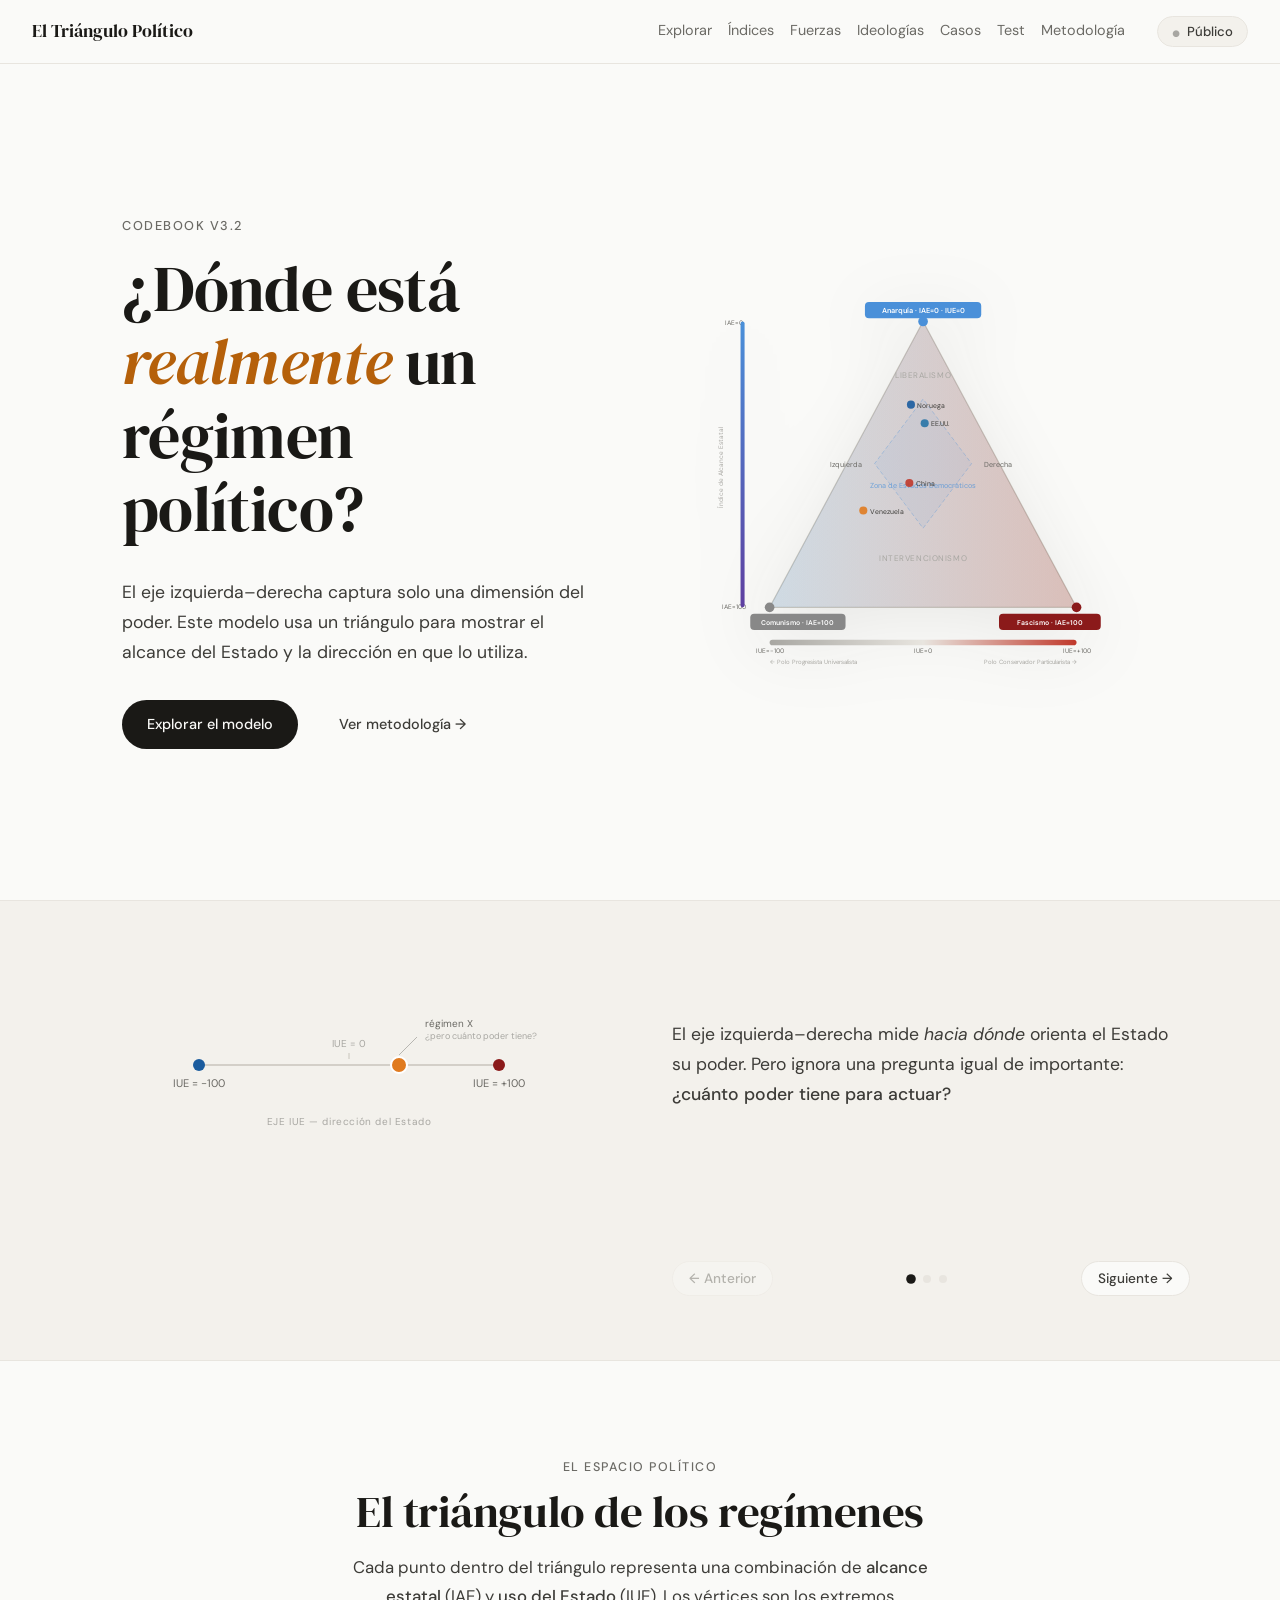
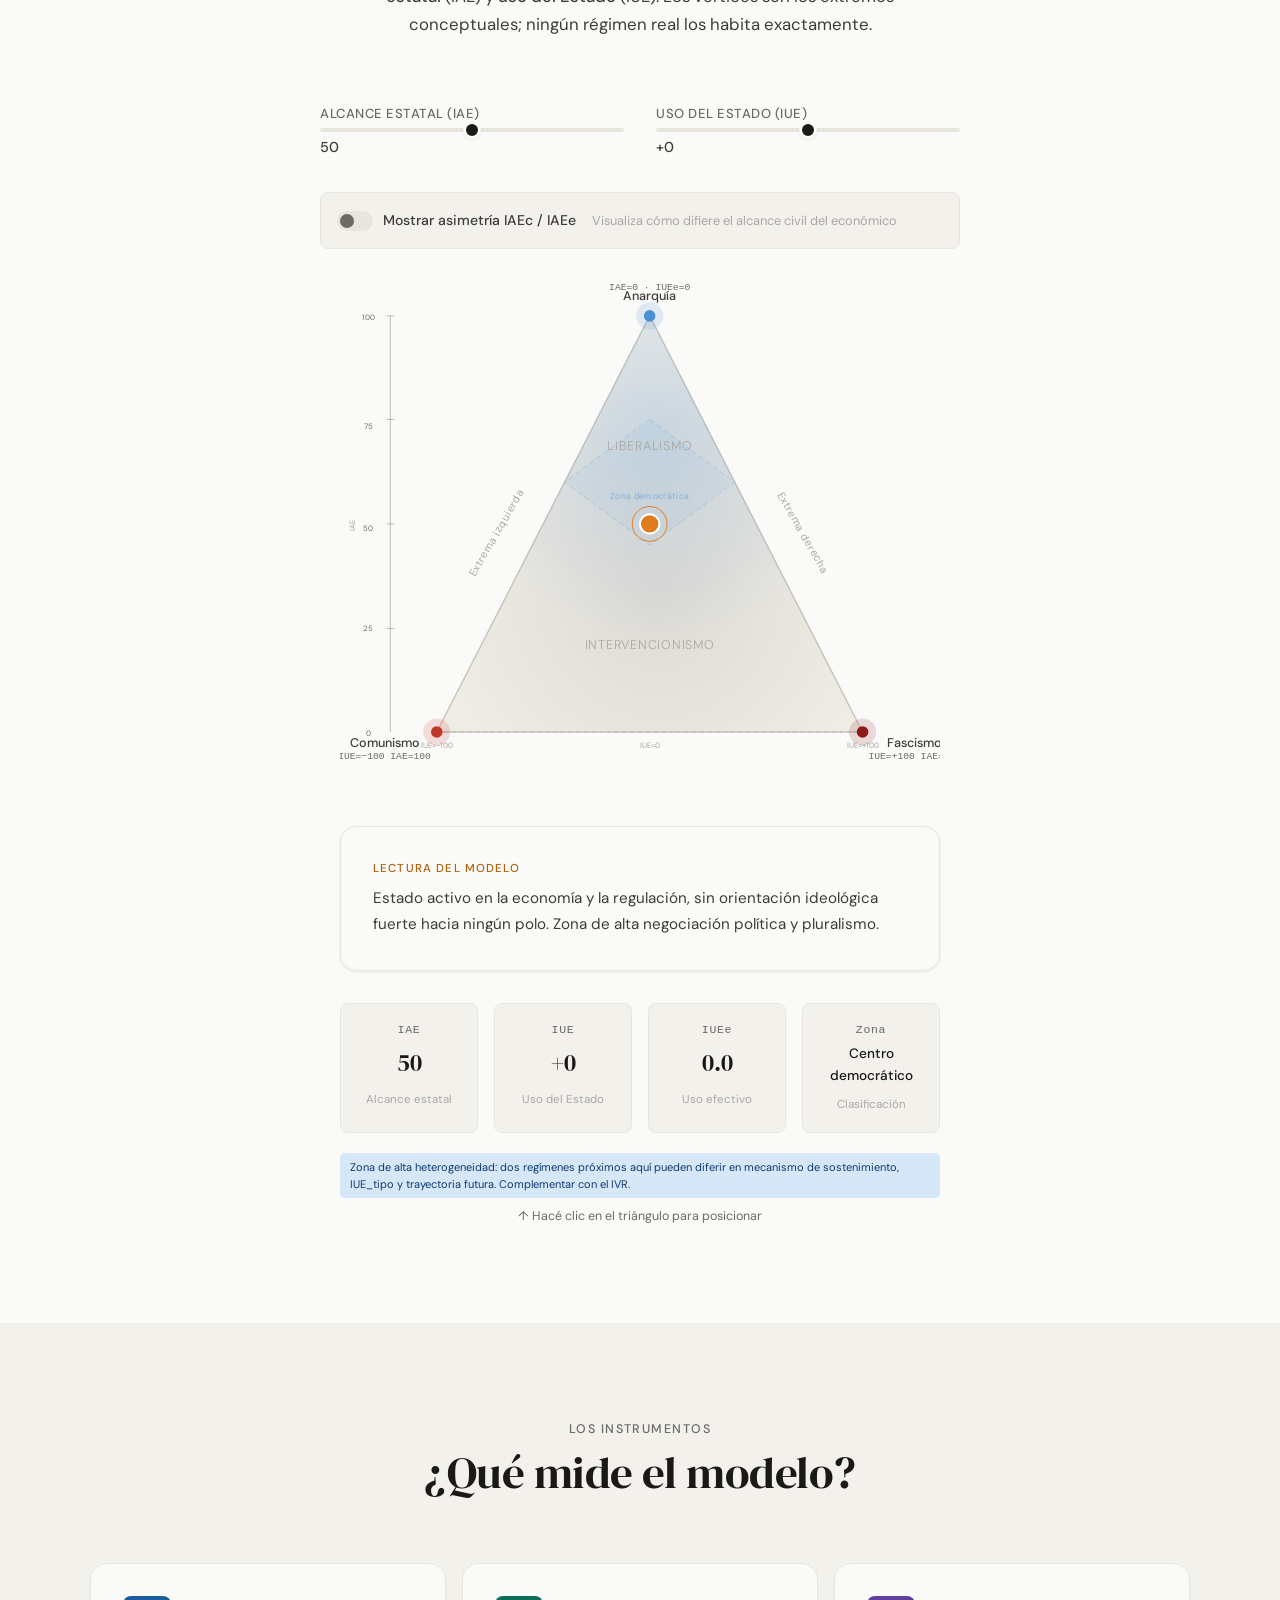
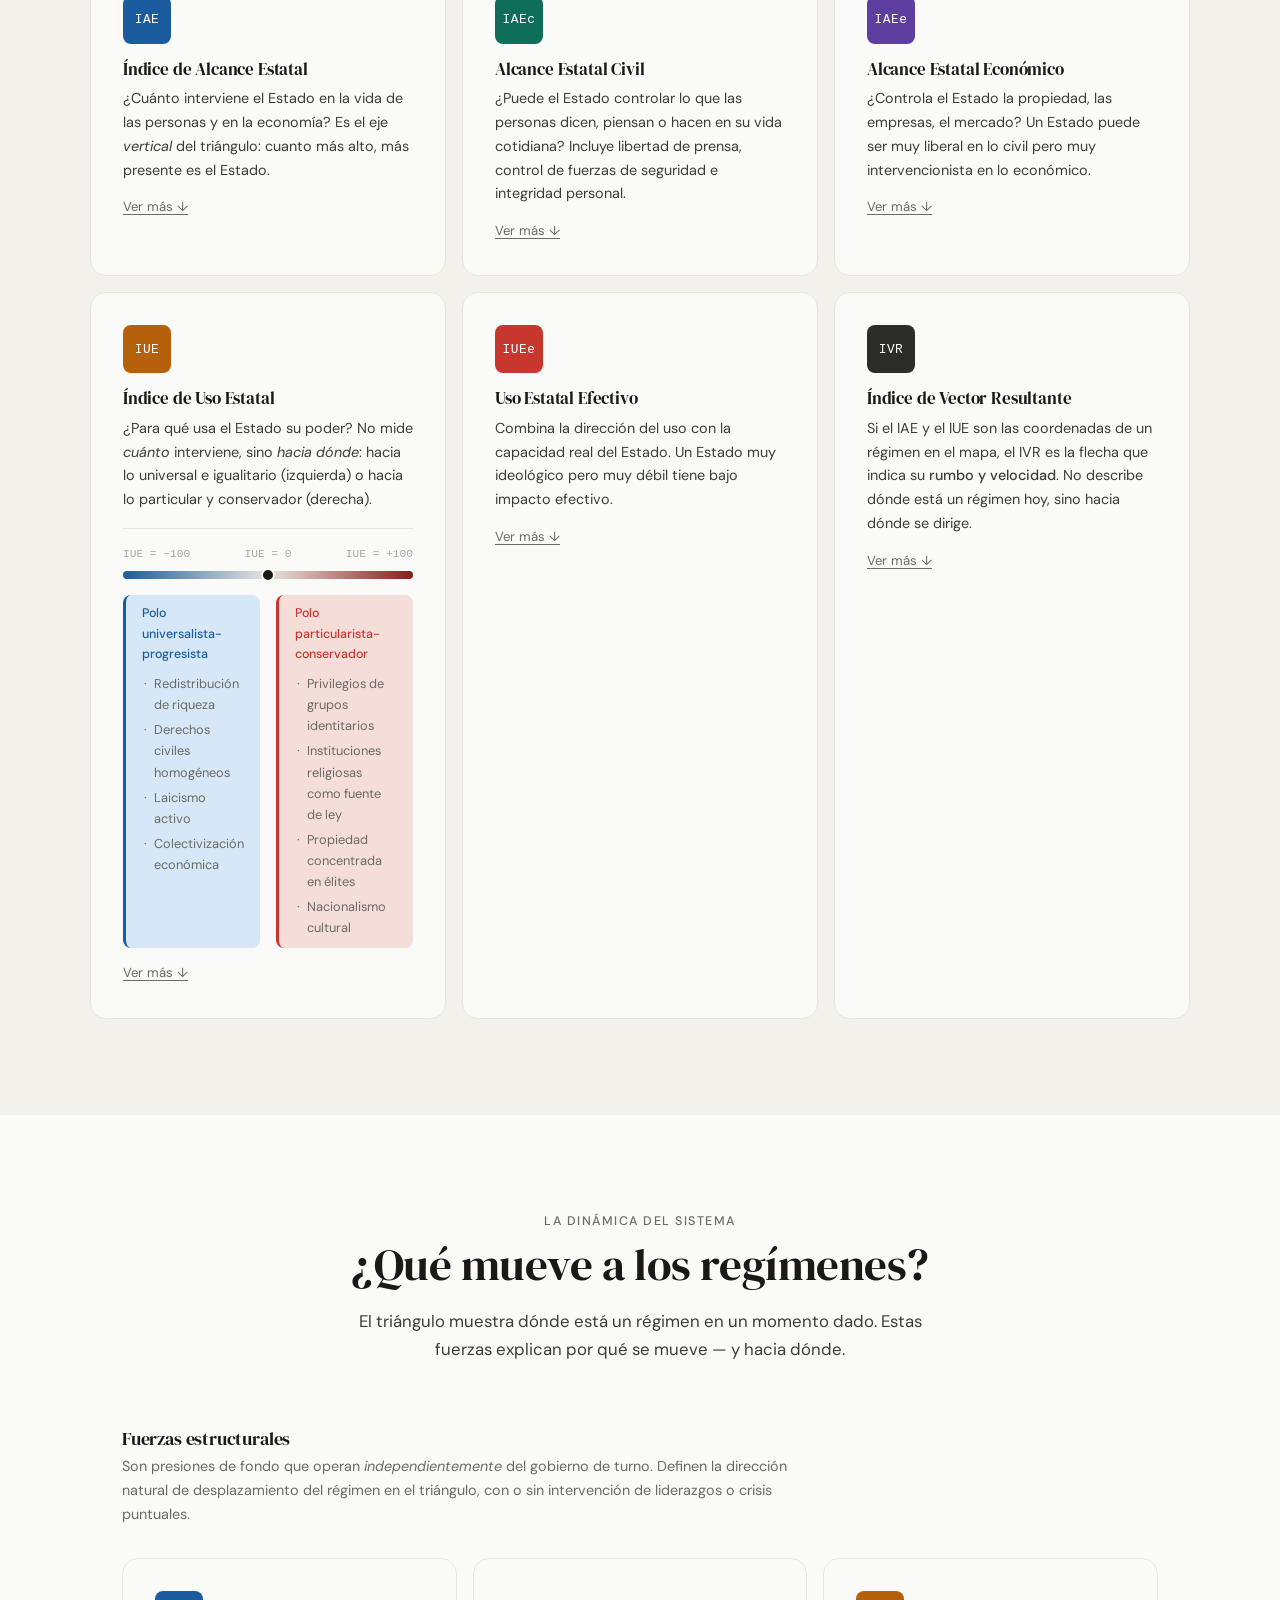
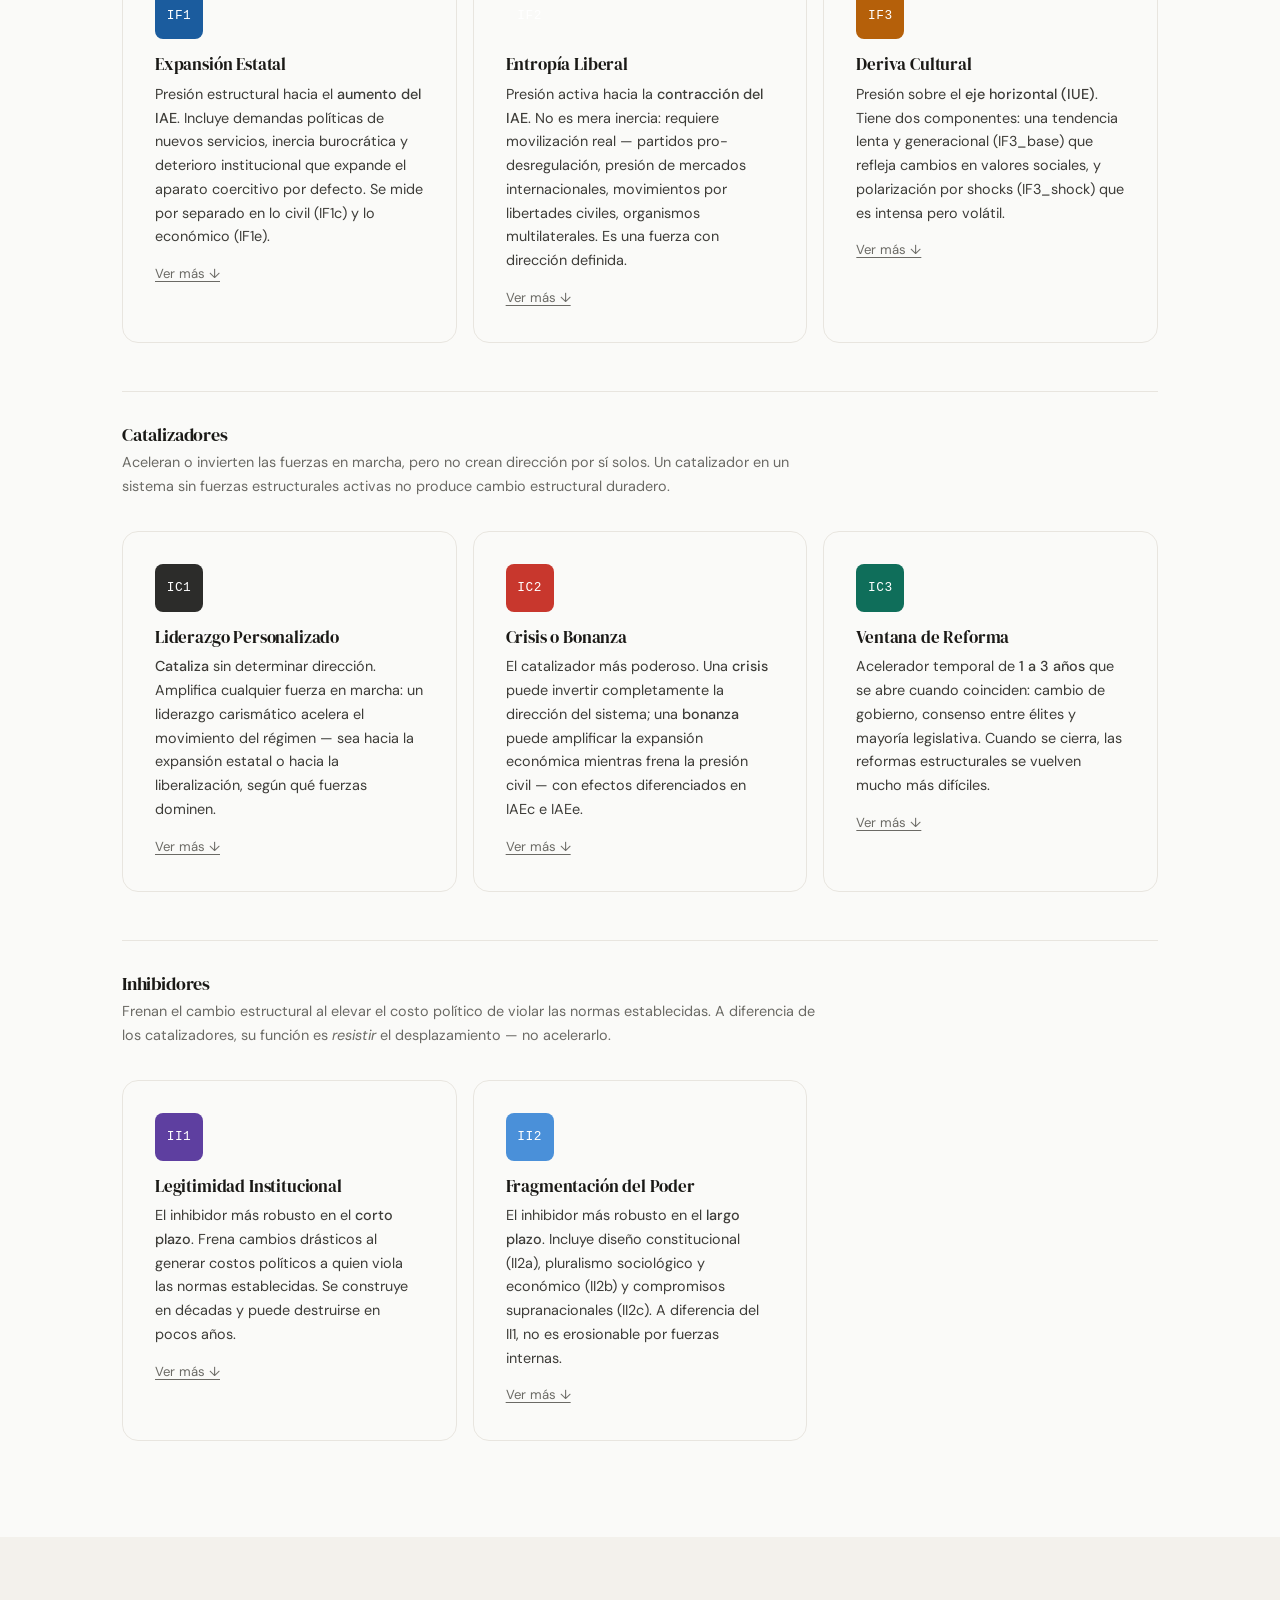
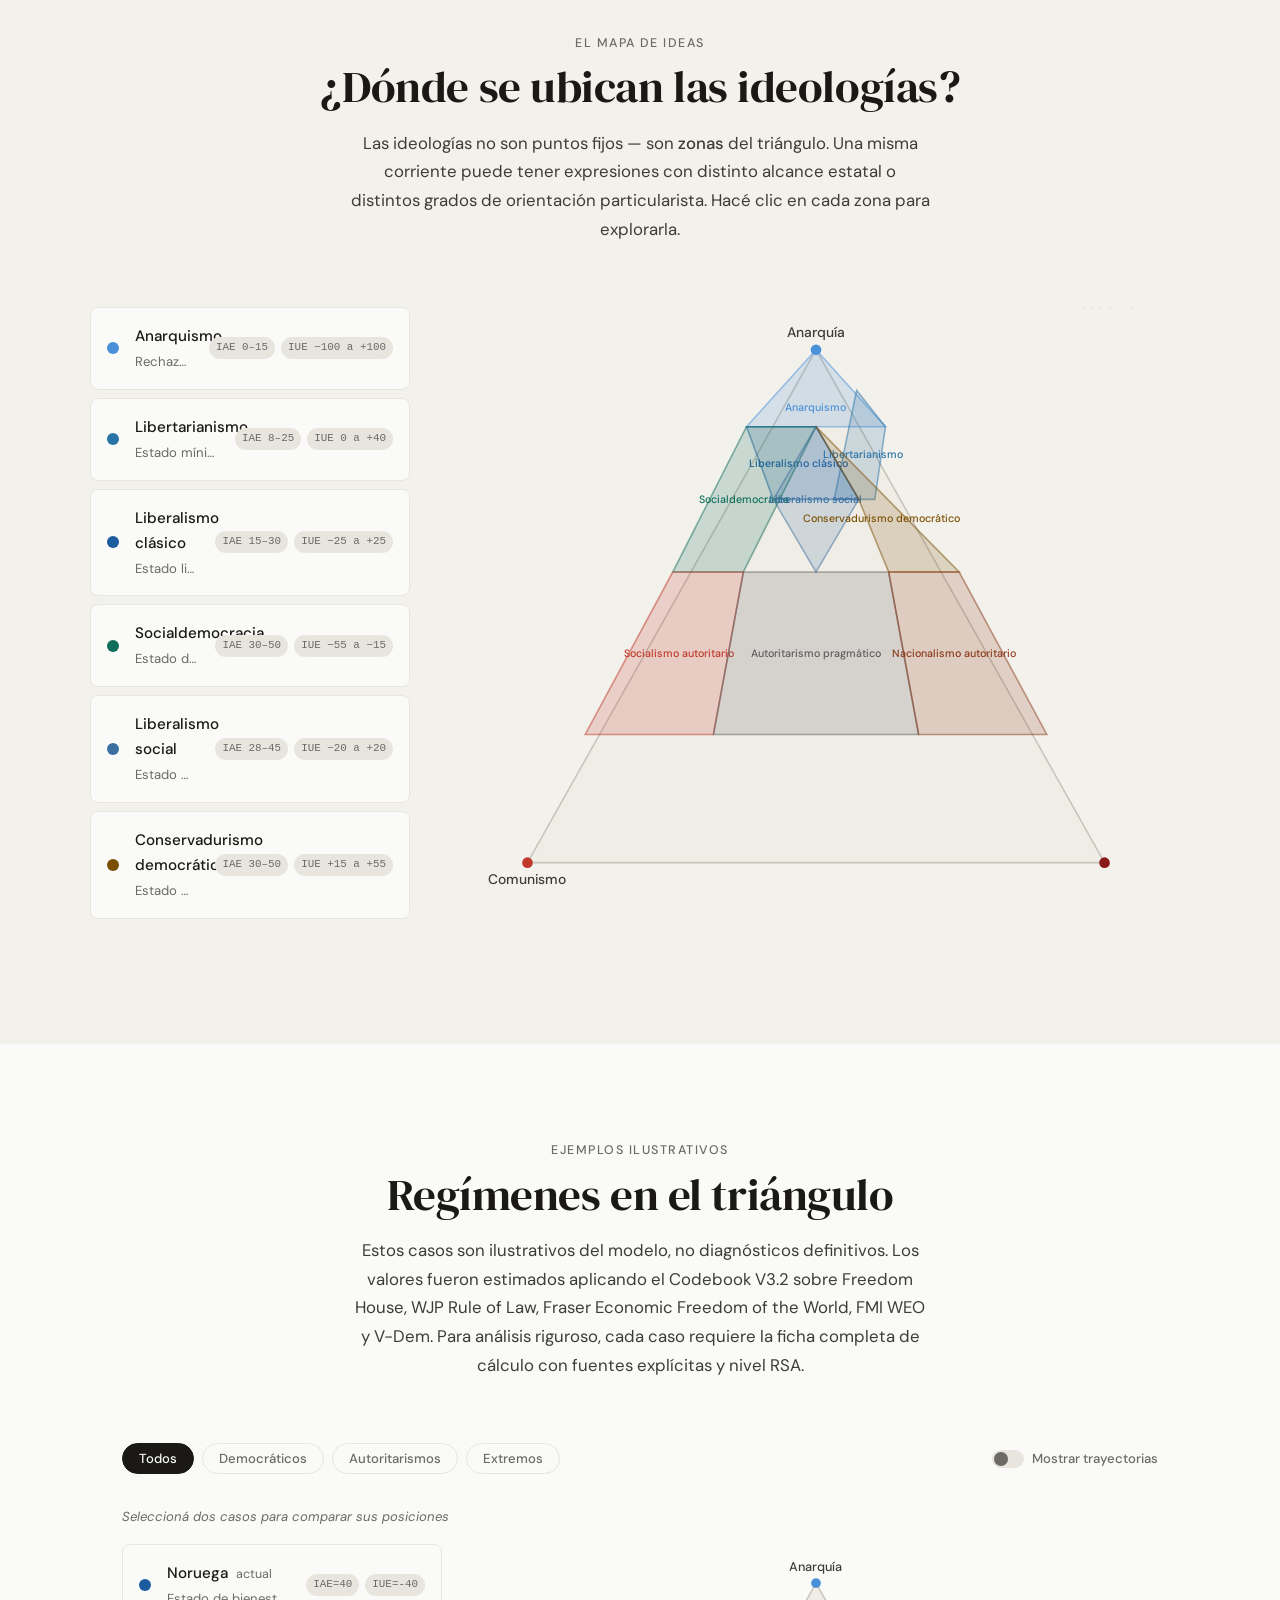
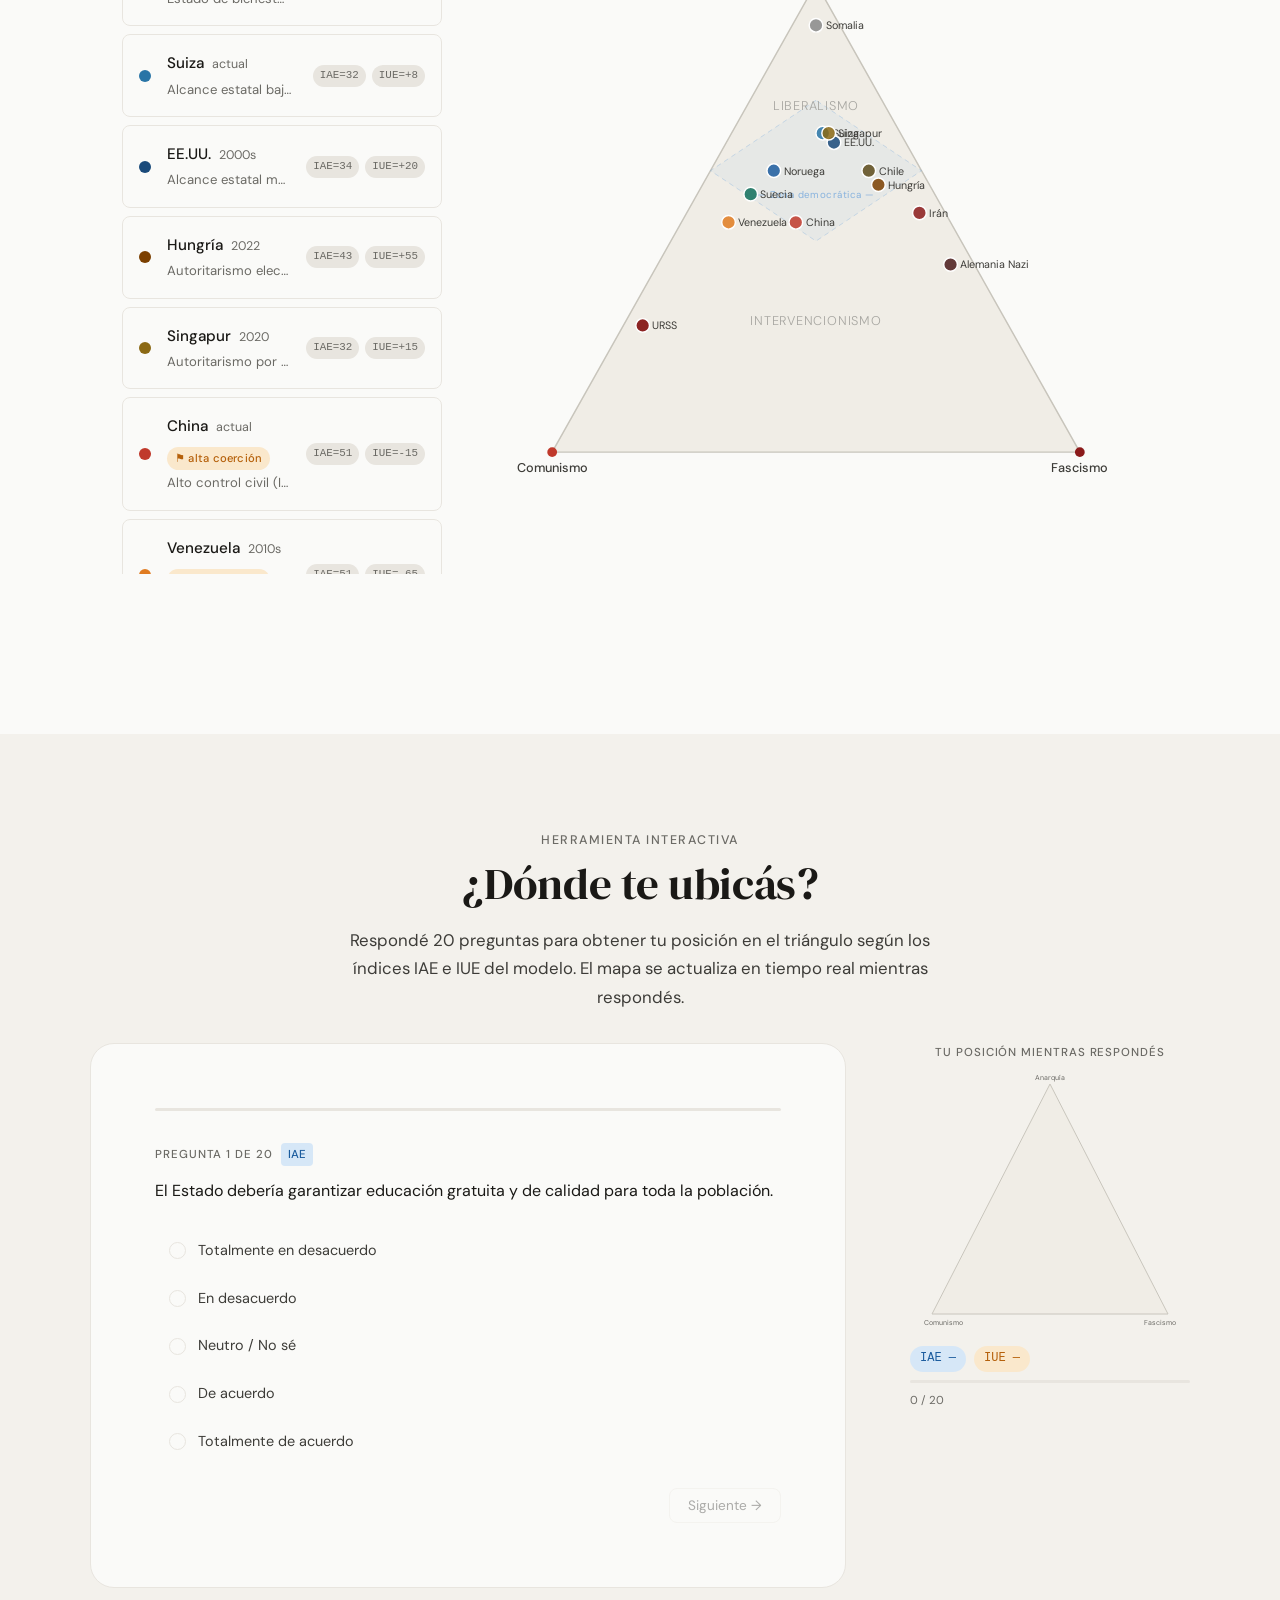
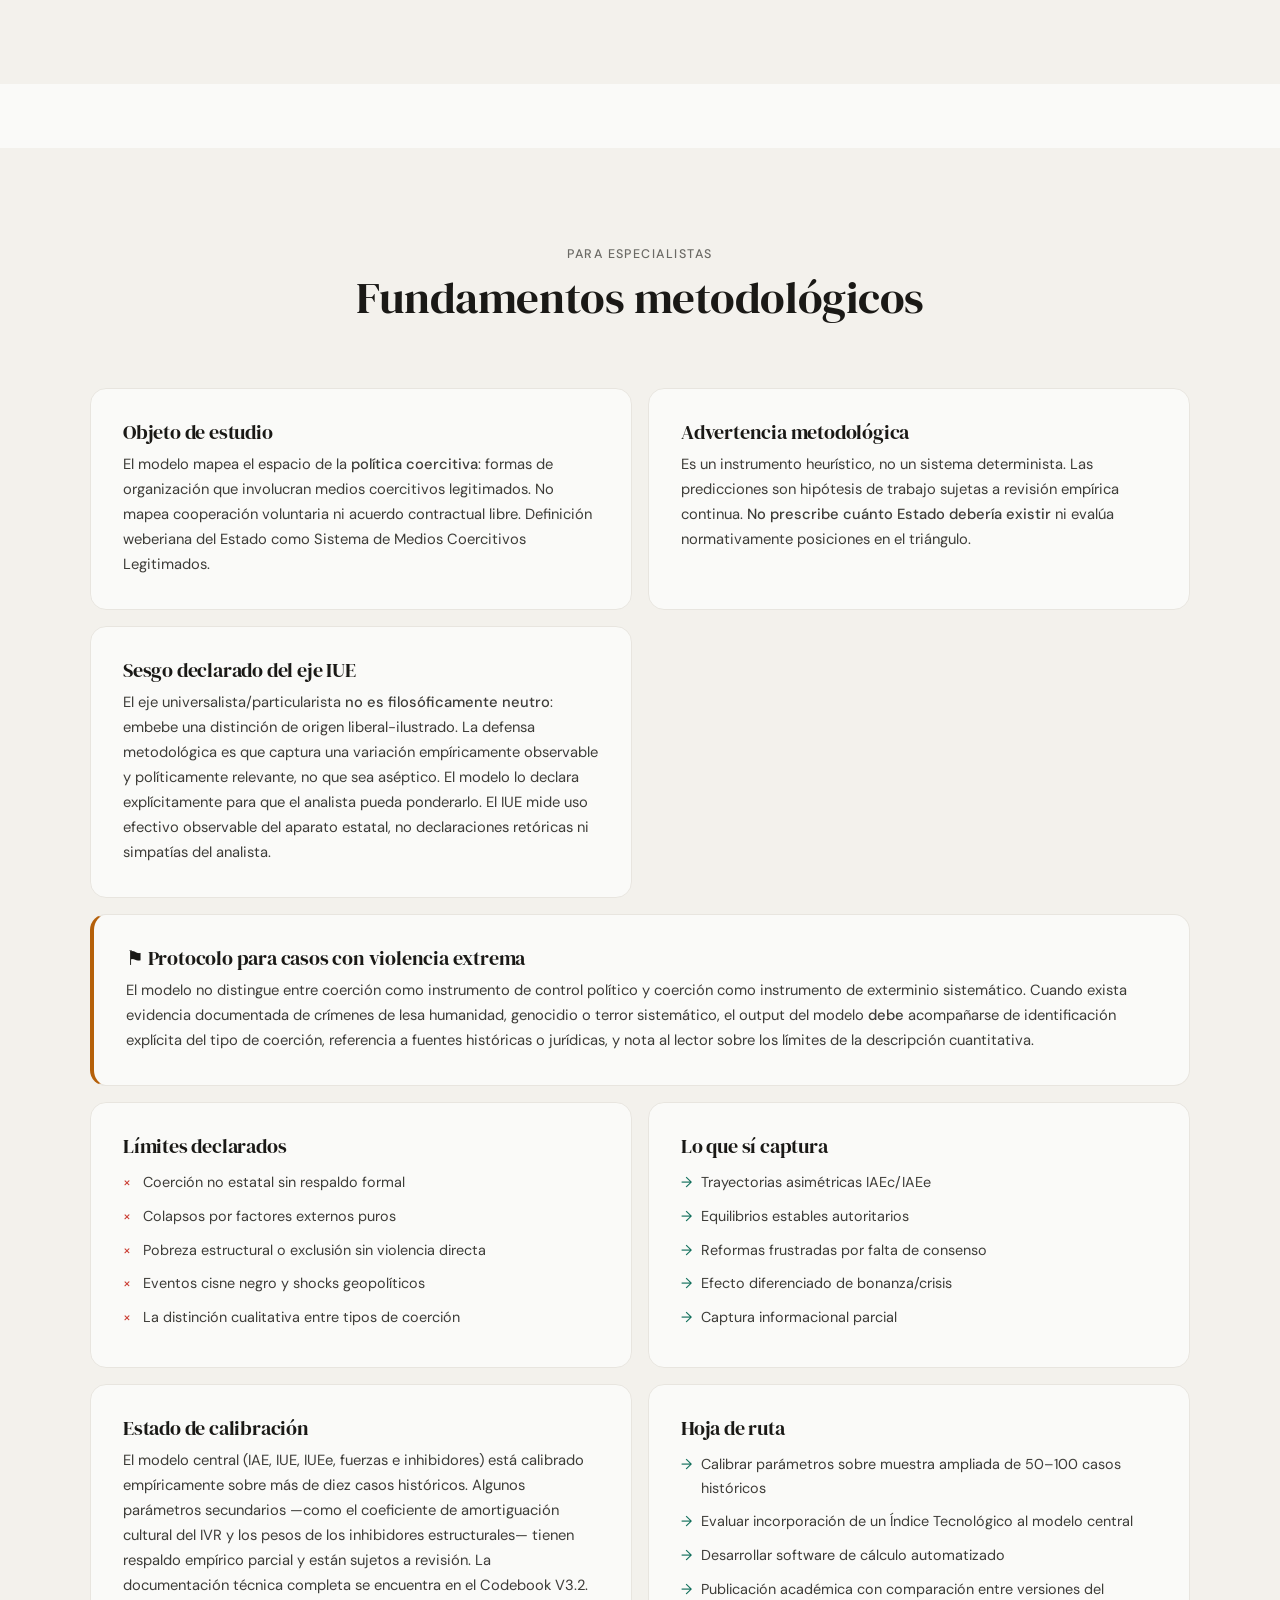
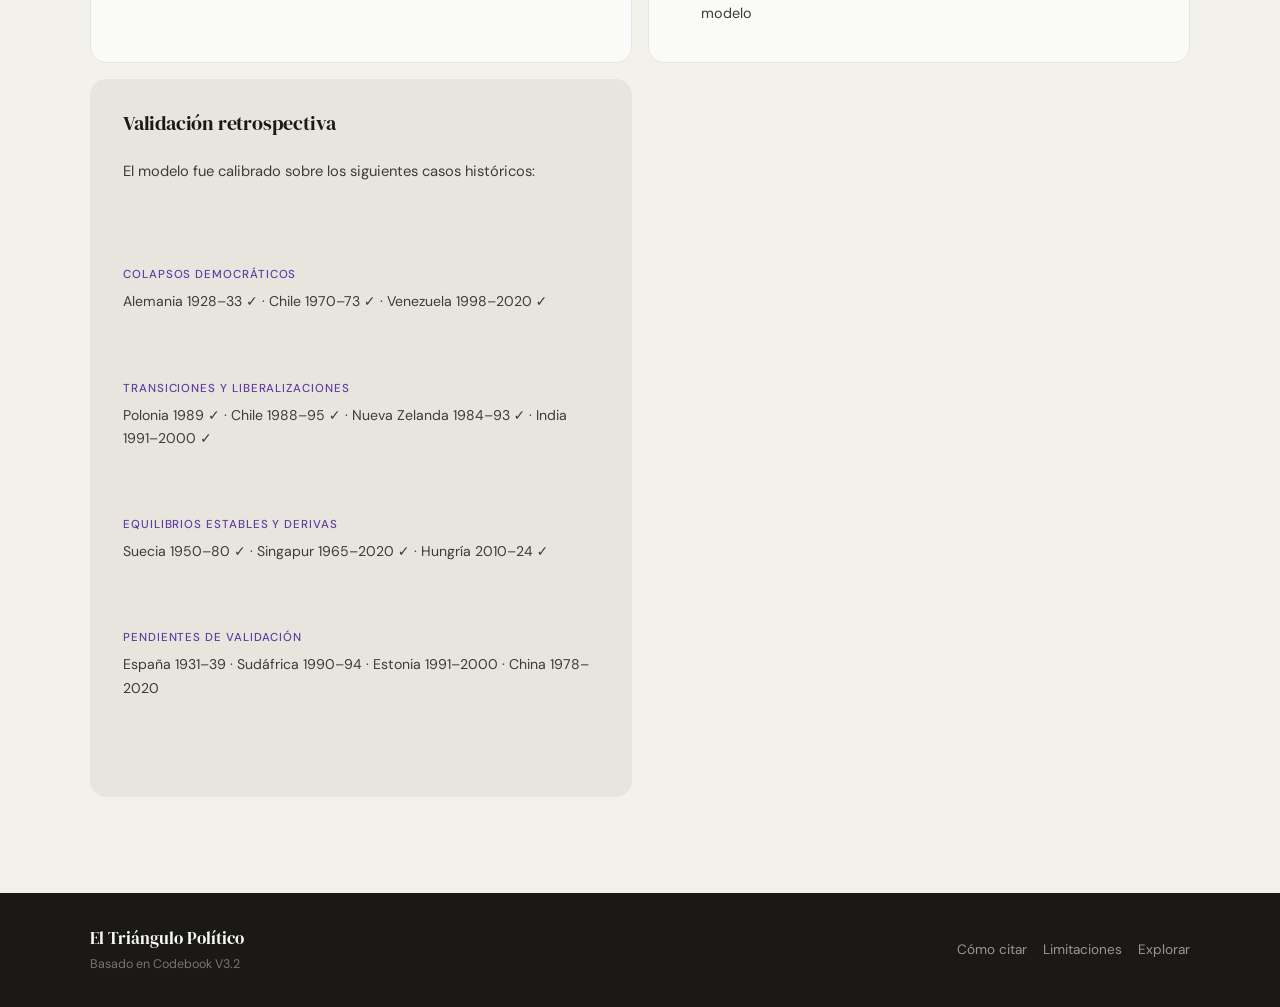
==== index.html @ de5e2cb5 "Add files via upload" ====
<!DOCTYPE html>
<html lang="es">
<head>
  <meta charset="UTF-8" />
  <meta name="viewport" content="width=device-width, initial-scale=1.0" />
  <title>El Triángulo Político</title>
  <meta name="description" content="Un modelo analítico para describir, comparar y proyectar la trayectoria de regímenes políticos." />
  <link rel="preconnect" href="https://fonts.googleapis.com" />
  <link rel="preconnect" href="https://fonts.gstatic.com" crossorigin />
  <link href="https://fonts.googleapis.com/css2?family=DM+Serif+Display:ital@0;1&family=DM+Sans:wght@300;400;500&display=swap" rel="stylesheet" />
  <link rel="stylesheet" href="style.css" />
</head>
<body>

  <!-- ═══════════════════════════════════ NAV ═══════════════════════════════════ -->
  <nav id="nav">
    <a href="#inicio" class="nav-logo">El Triángulo Político</a>
    <div class="nav-links">
      <a href="#triangulo">Explorar</a>
      <a href="#indices">Índices</a>
      <a href="#fuerzas">Fuerzas</a>
      <a href="#ideologias">Ideologías</a>
      <a href="#casos">Casos</a>
      <a href="#cuestionario">Test</a>
      <a href="#metodologia">Metodología</a>
    </div>
    <button class="nav-toggle" id="modeToggle" aria-label="Cambiar nivel de detalle">
      <span class="mode-indicator" id="modeIndicator" aria-hidden="true">●</span>
      <span id="modeLabel">Público</span>
    </button>
    <button class="nav-hamburger" id="hamburger" aria-label="Menú">☰</button>
  </nav>

  <!-- ══════════════════════════════════ HERO ═══════════════════════════════════ -->
  <section id="inicio" class="hero">
    <div class="hero-text">
      <p class="hero-eyebrow">Codebook V3.2</p>
      <h1>¿Dónde está<br /><em>realmente</em> un<br />régimen político?</h1>
      <p class="hero-sub">
        El eje izquierda–derecha captura solo una dimensión del poder.
        Este modelo usa un triángulo para mostrar el alcance del Estado
        y la dirección en que lo utiliza.
      </p>
      <div class="hero-ctas">
        <a href="#triangulo" class="btn btn-primary">Explorar el modelo</a>
        <a href="#metodologia" class="btn btn-ghost">Ver metodología →</a>
      </div>
    </div>
    <div class="hero-visual" id="heroVisual" aria-hidden="true">
      <!-- SVG del triángulo mini renderizado por JS -->
    </div>
  </section>

  <!-- ══════════════════ EXPLAINER ANIMADO: de 1D a 2D ════════════════════ -->
  <div class="hero-explainer">
    <div class="hero-exp-inner">
      <div class="hero-exp-anim" id="heroExpAnim" aria-hidden="true"></div>
      <div class="hero-exp-text">
        <p class="hero-exp-step active" data-step="0">El eje izquierda–derecha mide <em>hacia dónde</em> orienta el Estado su poder. Pero ignora una pregunta igual de importante: <strong>¿cuánto poder tiene para actuar?</strong></p>
        <p class="hero-exp-step" data-step="1">El <strong>IAE</strong> (Índice de Alcance Estatal) responde eso: va de 0 (anarquía — sin Estado) a 100 (control absoluto). El <strong>IUE</strong> (Índice de Uso Estatal) mide la dirección: −100 hacia lo universalista-igualitario, +100 hacia lo particularista-conservador.</p>
        <p class="hero-exp-step" data-step="2">Al combinar IAE e IUE, el espacio lineal se convierte en un <strong>triángulo</strong>. Los vértices son extremos conceptuales: anarquía (IAE=0), comunismo (IAE=100, IUE=−100) y fascismo (IAE=100, IUE=+100). Ningún régimen real los habita — pero todos se ubican en algún punto entre ellos.</p>
      </div>
      <div class="hero-exp-controls">
        <button class="hero-exp-btn" id="expPrev" disabled>← Anterior</button>
        <div class="hero-exp-dots">
          <span class="exp-dot active" data-step="0"></span>
          <span class="exp-dot" data-step="1"></span>
          <span class="exp-dot" data-step="2"></span>
        </div>
        <button class="hero-exp-btn" id="expNext">Siguiente →</button>
      </div>
    </div>
  </div>

  <!-- ══════════════════════════════ EL TRIÁNGULO ═══════════════════════════════ -->
  <section id="triangulo" class="section">
    <div class="section-header">
      <p class="section-tag">El espacio político</p>
      <h2>El triángulo de los regímenes</h2>
      <p class="section-desc">
        Cada punto dentro del triángulo representa una combinación de
        <strong>alcance estatal</strong> (IAE) y <strong>uso del Estado</strong> (IUE).
        Los vértices son los extremos conceptuales; ningún régimen real los habita exactamente.
      </p>
    </div>

    <!-- Controles del triángulo -->
    <div class="triangle-controls">
      <div class="control-group">
        <label for="iaeSlider">Alcance estatal (IAE)</label>
        <input type="range" id="iaeSlider" min="0" max="100" value="50" step="1"
          aria-valuemin="0" aria-valuemax="100" aria-valuenow="50"
          aria-valuetext="IAE 50 — alcance moderado" />
        <span class="control-val" id="iaeVal" aria-hidden="true">50</span>
      </div>
      <div class="control-group">
        <label for="iueSlider">Uso del Estado (IUE)</label>
        <input type="range" id="iueSlider" min="-100" max="100" value="0" step="1"
          aria-valuemin="-100" aria-valuemax="100" aria-valuenow="0"
          aria-valuetext="IUE 0 — centro pragmático" />
        <span class="control-val" id="iueVal" aria-hidden="true">0</span>
      </div>
    </div>

    <!-- Toggle vista dual IAEc / IAEe -->
    <div class="dual-view-toggle">
      <label class="dual-toggle-label">
        <input type="checkbox" id="dualViewToggle" />
        <span class="dual-toggle-track"></span>
        <span>Mostrar asimetría IAEc / IAEe</span>
      </label>
      <span class="dual-view-hint">Visualiza cómo difiere el alcance civil del económico</span>
    </div>
    <p id="dualViewHint" class="dual-view-context-hint" hidden></p>

    <!-- Triángulo SVG principal -->
    <div class="triangle-container">
      <svg id="mainTriangle" viewBox="0 0 620 530" xmlns="http://www.w3.org/2000/svg">
        <defs>
          <radialGradient id="gLiberal" cx="52%" cy="28%" r="50%">
            <stop offset="0%" stop-color="var(--c-liberal)" stop-opacity="0.22"/>
            <stop offset="100%" stop-color="var(--c-liberal)" stop-opacity="0"/>
          </radialGradient>
          <radialGradient id="gInterv" cx="52%" cy="68%" r="55%">
            <stop offset="0%" stop-color="var(--c-interv)" stop-opacity="0.18"/>
            <stop offset="100%" stop-color="var(--c-interv)" stop-opacity="0"/>
          </radialGradient>
          <marker id="arrowIVR" viewBox="0 0 10 10" refX="8" refY="5"
                  markerWidth="6" markerHeight="6" orient="auto-start-reverse">
            <path d="M2 1L8 5L2 9" fill="none" stroke="var(--c-ivr)" stroke-width="1.5"
                  stroke-linecap="round" stroke-linejoin="round"/>
          </marker>
        </defs>

        <!-- Escala IAE (lado izquierdo) -->
        <line x1="52" y1="36" x2="52" y2="466" stroke="var(--border-axis)" stroke-width="0.8"/>
        <text x="29" y="40" text-anchor="middle" font-family="DM Sans,sans-serif" font-size="8" fill="var(--ink-3)">100</text>
        <line x1="48" y1="36" x2="56" y2="36" stroke="var(--border-axis)" stroke-width="0.8"/>
        <text x="29" y="153" text-anchor="middle" font-family="DM Sans,sans-serif" font-size="8" fill="var(--ink-3)">75</text>
        <line x1="48" y1="143" x2="56" y2="143" stroke="var(--border-axis)" stroke-width="0.8"/>
        <text x="29" y="258" text-anchor="middle" font-family="DM Sans,sans-serif" font-size="8" fill="var(--ink-3)">50</text>
        <line x1="48" y1="251" x2="56" y2="251" stroke="var(--border-axis)" stroke-width="0.8"/>
        <text x="29" y="362" text-anchor="middle" font-family="DM Sans,sans-serif" font-size="8" fill="var(--ink-3)">25</text>
        <line x1="48" y1="359" x2="56" y2="359" stroke="var(--border-axis)" stroke-width="0.8"/>
        <text x="29" y="470" text-anchor="middle" font-family="DM Sans,sans-serif" font-size="8" fill="var(--ink-3)">0</text>
        <text x="15" y="253" text-anchor="middle" font-family="DM Sans,sans-serif" font-size="8" fill="var(--ink-4)" transform="rotate(-90,15,253)">IAE</text>

        <!-- Triángulo principal -->
        <polygon id="triPolygon"
          points="320,36 100,466 540,466"
          fill="var(--bg-triangle)"
          stroke="var(--border-main)"
          stroke-width="1.5"/>
        <polygon points="320,36 100,466 540,466" fill="url(#gLiberal)"/>
        <polygon points="320,36 100,466 540,466" fill="url(#gInterv)"/>

        <!-- Zona democrática IAE 25-55 -->
        <polygon
          points="320,143 232,208 320,273 408,208"
          fill="rgba(74,144,217,0.06)" stroke="rgba(74,144,217,0.30)"
          stroke-width="1" stroke-dasharray="5 4"/>
        <text x="320" y="225" text-anchor="middle"
              font-family="DM Sans,sans-serif" font-size="9"
              fill="rgba(74,144,217,0.55)" letter-spacing="0.04em">Zona democrática</text>

        <!-- Etiquetas de zona -->
        <text class="zone-label" x="320" y="175" text-anchor="middle">Liberalismo</text>
        <text class="zone-label" x="320" y="380" text-anchor="middle">Intervencionismo</text>

        <!-- Etiquetas laterales -->
        <text x="165" y="262" text-anchor="middle" class="side-label" transform="rotate(-60,165,262)">Extrema izquierda</text>
        <text x="475" y="262" text-anchor="middle" class="side-label" transform="rotate(60,475,262)">Extrema derecha</text>

        <!-- Eje IUE con valores -->
        <line x1="100" y1="466" x2="540" y2="466" stroke="var(--border-axis)" stroke-width="0.5" stroke-dasharray="4 4"/>
        <text x="100" y="483" text-anchor="middle" font-family="DM Sans,sans-serif" font-size="8" fill="var(--ink-4)">IUE=−100</text>
        <text x="320" y="483" text-anchor="middle" font-family="DM Sans,sans-serif" font-size="8" fill="var(--ink-4)">IUE=0</text>
        <text x="540" y="483" text-anchor="middle" font-family="DM Sans,sans-serif" font-size="8" fill="var(--ink-4)">IUE=+100</text>

        <!-- Vértices clicables -->
        <g class="vertex" id="v-anarquia" data-key="anarquia" tabindex="0" role="button" aria-label="Vértice Anarquía">
          <circle cx="320" cy="36" r="14" fill="var(--c-anarquia)" opacity="0.15"/>
          <circle cx="320" cy="36" r="6" fill="var(--c-anarquia)"/>
          <text x="320" y="20" text-anchor="middle" class="vertex-label">Anarquía</text>
          <text x="320" y="9" text-anchor="middle" class="vertex-sub">IAE=0 · IUEe=0</text>
        </g>
        <g class="vertex" id="v-comunismo" data-key="comunismo" tabindex="0" role="button" aria-label="Vértice Comunismo">
          <circle cx="100" cy="466" r="14" fill="var(--c-comunismo)" opacity="0.15"/>
          <circle cx="100" cy="466" r="6" fill="var(--c-comunismo)"/>
          <text x="46" y="482" text-anchor="middle" class="vertex-label">Comunismo</text>
          <text x="46" y="494" text-anchor="middle" class="vertex-sub">IUE=−100 IAE=100</text>
        </g>
        <g class="vertex" id="v-fascismo" data-key="fascismo" tabindex="0" role="button" aria-label="Vértice Fascismo / Teocracia">
          <circle cx="540" cy="466" r="14" fill="var(--c-fascismo)" opacity="0.15"/>
          <circle cx="540" cy="466" r="6" fill="var(--c-fascismo)"/>
          <text x="594" y="482" text-anchor="middle" class="vertex-label">Fascismo</text>
          <text x="594" y="494" text-anchor="middle" class="vertex-sub">IUE=+100 IAE=100</text>
        </g>

        <!-- Punto de usuario -->
        <g id="userPoint">
          <circle id="userDot" cx="320" cy="251" r="10" fill="var(--c-user)" stroke="white" stroke-width="2" opacity="0"/>
          <circle id="userPulse" cx="320" cy="251" r="18" fill="none" stroke="var(--c-user)" stroke-width="1" opacity="0"/>
        </g>
        <!-- Vista dual -->
        <g id="dualPointC" opacity="0">
          <circle id="dualDotC" cx="320" cy="251" r="8" fill="var(--c-iaec-bg)" stroke="white" stroke-width="1.5"/>
          <text id="dualLabelC" x="320" y="236" text-anchor="middle" font-family="DM Sans, sans-serif" font-size="9" fill="var(--c-iaec-bg)">IAEc</text>
        </g>
        <line id="dualLine" x1="320" y1="251" x2="320" y2="251" stroke="var(--c-iaec-bg)" stroke-width="1.5" stroke-dasharray="4 3" opacity="0"/>
        <!-- Vector IVR -->
        <line id="ivrVector" x1="320" y1="251" x2="320" y2="186" stroke="var(--c-ivr)" stroke-width="2.5" stroke-dasharray="6 3" marker-end="url(#arrowIVR)" opacity="0"/>
      </svg>

      <!-- Tooltip flotante -->
      <div id="triangleTooltip" class="tri-tooltip" role="tooltip" hidden>
        <p class="tt-name"></p>
        <p class="tt-desc"></p>
        <div class="tt-indices"></div>
      </div>
    </div>

    <!-- Lectura contextual viva -->
    <div class="context-reading" id="contextReading">
      <div class="context-reading-inner">
        <span class="context-reading-tag">Lectura del modelo</span>
        <p id="contextText">Mueve los sliders o haz clic en el triángulo para ver la interpretación de esta posición.</p>
        <div class="context-reading-student student-only" id="contextStudent" hidden>
          <span class="context-student-label">Lógica del modelo</span>
          <p id="contextStudentText"></p>
        </div>
        <div class="context-reading-expert expert-only" id="contextExpert" hidden>
          <span class="context-expert-label">Nota técnica</span>
          <p id="contextExpertText"></p>
        </div>
      </div>
    </div>

    <!-- Panel de posición calculada -->
    <div class="position-panel" id="positionPanel" aria-live="polite" aria-label="Posición calculada en el triángulo">
      <div class="pos-item">
        <span class="pos-label">IAE</span>
        <span class="pos-value" id="posIAE">—</span>
        <span class="pos-desc">Alcance estatal</span>
      </div>
      <div class="pos-item">
        <span class="pos-label">IUE</span>
        <span class="pos-value" id="posIUE">—</span>
        <span class="pos-desc">Uso del Estado</span>
      </div>
      <div class="pos-item">
        <span class="pos-label">IUEe</span>
        <span class="pos-value" id="posIUEe">—</span>
        <span class="pos-desc">Uso efectivo</span>
      </div>
      <div class="pos-item">
        <span class="pos-label">Zona</span>
        <span class="pos-value pos-zone" id="posZone">—</span>
        <span class="pos-desc">Clasificación</span>
      </div>
      <!-- Modo especialista: fórmulas y sensibilidad -->
      <div class="pos-expert-panel expert-only" id="posExpertPanel" hidden>
        <div class="pos-expert-title">Modo especialista</div>
        <div class="pos-formulas">
          <code>IUEe = (IUE / 100) × IAE = <span id="posFormIUEe">—</span></code>
          <code>Asimetría IAEc/IAEe: <span id="posFormAsym">—</span></code>
        </div>
        <div class="pos-sensitivity">
          <span class="pos-sens-label">Sensibilidad ±5 IAE</span>
          <div class="pos-sens-row">
            <span class="pos-sens-minus" id="posSensZoneMinus">—</span>
            <span class="pos-sens-center">→ <strong id="posZoneSens">—</strong> →</span>
            <span class="pos-sens-plus" id="posSensZonePlus">—</span>
          </div>
        </div>
        <div class="pos-confidence">
          <span class="pos-conf-label">Confianza metodológica</span>
          <div class="pos-conf-bar-wrap">
            <div class="pos-conf-bar" id="posConfBar"></div>
          </div>
          <span class="pos-conf-text" id="posConfText">—</span>
        </div>
      </div>
    </div>

    <!-- Hint de primer uso: clic en el triángulo -->
    <div class="triangle-click-hint" id="triClickHint" aria-hidden="true">
      <span>↑ Hacé clic en el triángulo para posicionar</span>
    </div>
  </section>

  <!-- ════════════════════════════════ ÍNDICES ═════════════════════════════════ -->
  <section id="indices" class="section section-alt">
    <div class="section-header">
      <p class="section-tag">Los instrumentos</p>
      <h2>¿Qué mide el modelo?</h2>
    </div>

    <div class="indices-grid">

      <article class="index-card" data-index="iae">
        <div class="card-icon" style="background:var(--c-iae-bg)">IAE</div>
        <h3>Índice de Alcance Estatal</h3>
        <p class="card-plain">
          ¿Cuánto interviene el Estado en la vida de las personas y en la economía?
          Es el eje <em>vertical</em> del triángulo: cuanto más alto, más presente es el Estado.
        </p>
        <div class="card-student student-only" hidden>
          <span class="card-student-label">La trampa del IAE bajo</span>
          <p>Somalia en los años 90 tenía IAE cercano a cero, pero no era un paraíso liberal: era un Estado fallido. El IAE mide la <em>capacidad coercitiva del Estado</em>, no la libertad real de sus habitantes. Un IAE bajo por colapso es diferente a uno bajo por diseño institucional.</p>
        </div>
        <div class="card-technical" hidden>
          <code>IAE = (IAEc × 0.50) + (IAEe × 0.50)</code>
          <p>Pondera igualmente el alcance civil y el económico. Test de sensibilidad (60/40 y 40/60) produjo variación &lt; 4 puntos.</p>
        </div>
        <button class="card-toggle">Ver más ↓</button>
      </article>

      <article class="index-card" data-index="iaec">
        <div class="card-icon" style="background:var(--c-iaec-bg)">IAEc</div>
        <h3>Alcance Estatal Civil</h3>
        <p class="card-plain">
          ¿Puede el Estado controlar lo que las personas dicen, piensan o hacen en su vida cotidiana?
          Incluye libertad de prensa, control de fuerzas de seguridad e integridad personal.
        </p>
        <div class="card-student student-only" hidden>
          <span class="card-student-label">La asimetría civil–económica</span>
          <p>China muestra un IAEc muy alto (control político total) con un IAEe moderado (economía parcialmente liberalizada). Esto produce una asimetría estructural que el modelo capta y que los ejes tradicionales no pueden representar.</p>
        </div>
        <div class="card-technical" hidden>
          <code>IAEc_efectivo = IAEc_formal × (1 − FTE)</code>
          <p>IAEc_formal = Freedom House Civil Liberties (30%, escala invertida) + WJP Rule of Law Index (25%, invertido) + Ecosistema informacional (30%: RSF×0.5 + captura indirecta×0.3 + manipulación digital×0.2) + control FF.AA. con criterios observables (15%). FTE máximo = 0.80.</p>
        </div>
        <button class="card-toggle">Ver más ↓</button>
      </article>

      <article class="index-card" data-index="iaee">
        <div class="card-icon" style="background:var(--c-iaee-bg)">IAEe</div>
        <h3>Alcance Estatal Económico</h3>
        <p class="card-plain">
          ¿Controla el Estado la propiedad, las empresas, el mercado?
          Un Estado puede ser muy liberal en lo civil pero muy intervencionista en lo económico.
        </p>
        <div class="card-student student-only" hidden>
          <span class="card-student-label">El corrector de captura</span>
          <p>Si las élites privadas capturan al Estado, el control <em>formal</em> y el <em>efectivo</em> divergen: el Estado proclama intervenir pero en la práctica beneficia a actores privados. La fórmula ajusta el IAEe formal por ese factor de captura.</p>
        </div>
        <div class="card-technical" hidden>
          <code>IAEe_efectivo = IAEe_formal × (1 − CE × 0.30)</code>
          <p>IAEe_formal = FMI WEO Gasto/PIB (35%) + Fraser EFW Tax Burden invertido (25%) + Fraser EFW Labor Market invertido (20%) + sector público empresarial con criterios observables (20%). CE = Corrector de Captura por Élites (puerta giratoria, contratos sin licitación, HHI sectorial, financiamiento electoral). Hiperinflación &gt;100% anual aplica corrector adicional: <code>IAEe_ef = IAEe_formal × (1 − min(inflación/800, 0.95))</code>.</p>
        </div>
        <button class="card-toggle">Ver más ↓</button>
      </article>

      <article class="index-card" data-index="iue">
        <div class="card-icon" style="background:var(--c-iue-bg)">IUE</div>
        <h3>Índice de Uso Estatal</h3>
        <p class="card-plain">
          ¿Para qué usa el Estado su poder? No mide <em>cuánto</em> interviene, sino <em>hacia dónde</em>:
          hacia lo universal e igualitario (izquierda) o hacia lo particular y conservador (derecha).
        </p>
        <!-- Eje IUE interactivo -->
        <div class="iue-axis-wrap">
          <div class="iue-axis-labels">
            <span>IUE = −100</span>
            <span>IUE = 0</span>
            <span>IUE = +100</span>
          </div>
          <div class="iue-axis-bar">
            <div class="iue-axis-track">
              <div class="iue-axis-fill-left"></div>
              <div class="iue-axis-fill-right"></div>
            </div>
            <div class="iue-axis-marker" id="iueAxisMarker"></div>
          </div>
          <div class="iue-axis-poles">
            <div class="iue-pole iue-pole-left">
              <strong>Polo universalista-progresista</strong>
              <ul>
                <li>Redistribución de riqueza</li>
                <li>Derechos civiles homogéneos</li>
                <li>Laicismo activo</li>
                <li>Colectivización económica</li>
              </ul>
            </div>
            <div class="iue-pole iue-pole-right">
              <strong>Polo particularista-conservador</strong>
              <ul>
                <li>Privilegios de grupos identitarios</li>
                <li>Instituciones religiosas como fuente de ley</li>
                <li>Propiedad concentrada en élites</li>
                <li>Nacionalismo cultural</li>
              </ul>
            </div>
          </div>
        </div>
        <div class="card-student student-only" hidden>
          <span class="card-student-label">¿Por qué no es solo izquierda/derecha convencional?</span>
          <p>La distinción izquierda/derecha clásica mezcla dirección con alcance. Un Estado puede ser muy intervencionista (alto IAE) y orientado hacia derechos universales (IUE negativo), como Suecia, o igualmente intervencionista pero orientado a privilegiar una identidad nacional particular (IUE positivo), como la Alemania nazi. El IUE separa esa dimensión.</p>
        </div>
        <div class="card-technical" hidden>
          <code>IUE = Σ (componente_i × peso_i); IUE_comp = (estimación_0–100 − 50) × 2</code>
          <p>5 componentes: retórica oficial (15%), política redistributiva vs. identitaria (20%), marco legal de identidad colectiva (20%), composición de coalición gobernante (25%), política exterior y alianzas (20%). Fuentes: análisis de discurso con tabla de calibración 2.3a, OCDE/BM, V-Dem, CEPII. Mide uso efectivo observable, no retórica de campaña. <em class="iue-bias-note">Nota metodológica: el eje embebe un sesgo liberal-ilustrado en la distinción universalista/particularista. No es filosóficamente neutro, pero captura una variación empíricamente observable y políticamente relevante. El modelo lo declara explícitamente.</em></p>
        </div>
        <button class="card-toggle">Ver más ↓</button>
      </article>

      <article class="index-card" data-index="iuee">
        <div class="card-icon" style="background:var(--c-iuee-bg)">IUEe</div>
        <h3>Uso Estatal Efectivo</h3>
        <p class="card-plain">
          Combina la dirección del uso con la capacidad real del Estado.
          Un Estado muy ideológico pero muy débil tiene bajo impacto efectivo.
        </p>
        <div class="card-student student-only" hidden>
          <span class="card-student-label">Por qué el IUEe importa más que el IUE solo</span>
          <p>Dos regímenes pueden tener el mismo IUE (misma orientación ideológica), pero si uno tiene IAE=30 y el otro IAE=90, su impacto real es radicalmente diferente. El IUEe captura esa diferencia: la intensidad ideológica <em>ponderada por el poder real para aplicarla</em>.</p>
        </div>
        <div class="card-technical" hidden>
          <code>IUEe = (IUE / 100) × IAE</code>
          <p>Producto del vector de uso por el alcance real. Permite comparar regímenes con similares IUE pero distinto poder.</p>
        </div>
        <button class="card-toggle">Ver más ↓</button>
      </article>

      <article class="index-card" data-index="ivr">
        <div class="card-icon" style="background:var(--c-ivr-bg)">IVR</div>
        <h3>Índice de Vector Resultante</h3>
        <p class="card-plain">
          Si el IAE y el IUE son las coordenadas de un régimen en el mapa,
          el IVR es la flecha que indica su <strong>rumbo y velocidad</strong>.
          No describe dónde está un régimen hoy, sino hacia dónde se dirige.
        </p>
        <div class="card-student student-only" hidden>
          <span class="card-student-label">Tres horizontes temporales</span>
          <p><strong>IVR₁ (1–3 años):</strong> dominan el liderazgo personal (IC1), las crisis o bonanzas (IC2) y la ventana de reforma (IC3) — el período justo tras un cambio de gobierno donde las transformaciones estructurales son posibles.</p>
          <p><strong>IVR₅ (5–10 años):</strong> las crisis puntuales pesan menos. La deriva cultural comienza a acumularse. Las instituciones muestran si pueden resistir o colapsan.</p>
          <p><strong>IVR₂₀ (15–30 años):</strong> los líderes son irrelevantes — son mortales. Lo que define el futuro es la cultura política acumulada y la fragmentación sociológica del poder (II2b), el predictor estructural más robusto a este horizonte.</p>
          <p style="margin-top:10px"><strong>Qué puede predecir el modelo:</strong> dada una crisis, en qué dirección es más probable que se mueva el sistema; dado el equilibrio actual de fuerzas, cuál es la trayectoria más probable; dado un cambio de gobierno, cuán grande es la ventana de reforma.</p>
          <p><strong>Qué no puede predecir:</strong> cuándo ocurrirá una crisis, quién ganará una elección específica, si un líder será derrocado, la velocidad exacta del cambio, ni shocks geopolíticos imprevisibles.</p>
        </div>
        <div class="card-technical" hidden>
          <p>Las fuerzas que componen el IVR son: IF1 (presión expansiva del IAE), IF2 (entropía liberal, presión contractiva), IF3 (deriva cultural sobre el IUE). Los catalizadores IC1 (liderazgo personal) e IC2 (crisis/bonanza) aceleran o invierten las fuerzas. Los inhibidores II1 (legitimidad institucional) e II2 (fragmentación del poder) frenan el cambio. El IVR₁ combina todas estas fuerzas a plena velocidad; el IVR₅ descuenta IC2; el IVR₂₀ privilegia IF3_base e II2b.</p>
        </div>
        <button class="card-toggle">Ver más ↓</button>
      </article>

    </div>
  </section>

  <!-- ══════════════════════ FUERZAS, CATALIZADORES E INHIBIDORES ══════════════ -->
  <section id="fuerzas" class="section">
    <div class="section-header">
      <p class="section-tag">La dinámica del sistema</p>
      <h2>¿Qué mueve a los regímenes?</h2>
      <p class="section-desc">
        El triángulo muestra dónde está un régimen en un momento dado.
        Estas fuerzas explican por qué se mueve — y hacia dónde.
      </p>
    </div>

    <div class="indices-grid">

      <!-- ── Fuerzas estructurales ── -->
      <div class="fuerzas-subsection-header">
        <h3 class="fuerzas-subheading">Fuerzas estructurales</h3>
        <p class="fuerzas-subtext">
          Son presiones de fondo que operan <em>independientemente</em> del gobierno de turno.
          Definen la dirección natural de desplazamiento del régimen en el triángulo, con o sin intervención de liderazgos o crisis puntuales.
        </p>
      </div>

      <article class="index-card" data-index="if1">
        <div class="card-icon" style="background:var(--c-iae-bg)">IF1</div>
        <h3>Expansión Estatal</h3>
        <p class="card-plain">
          Presión estructural hacia el <strong>aumento del IAE</strong>. Incluye demandas políticas
          de nuevos servicios, inercia burocrática y deterioro institucional que expande
          el aparato coercitivo por defecto. Se mide por separado en lo civil (IF1c) y lo económico (IF1e).
        </p>
        <div class="card-student student-only" hidden>
          <span class="card-student-label">Por qué el Estado tiende a crecer</span>
          <p>Los burócratas tienen incentivos para expandir sus agencias. Las crisis crean demandas de intervención. Los grupos de interés presionan por regulaciones que los benefician. Todo esto genera una presión estructural de fondo hacia el aumento del IAE, independientemente de la ideología del gobierno. Contener IF1 requiere esfuerzo activo; crecer es el estado por defecto.</p>
        </div>
        <button class="card-toggle">Ver más ↓</button>
      </article>

      <article class="index-card" data-index="if2">
        <div class="card-icon" style="background:var(--c-teal)">IF2</div>
        <h3>Entropía Liberal</h3>
        <p class="card-plain">
          Presión activa hacia la <strong>contracción del IAE</strong>. No es mera inercia: requiere
          movilización real — partidos pro-desregulación, presión de mercados internacionales,
          movimientos por libertades civiles, organismos multilaterales. Es una fuerza con dirección definida.
        </p>
        <div class="card-student student-only" hidden>
          <span class="card-student-label">Por qué la liberalización es difícil</span>
          <p>Reducir el IAE requiere vencer resistencias concretas: sindicatos, empresas que se benefician de la regulación, burócratas que perderían sus puestos. La IF2 solo opera cuando hay actores con suficiente poder para empujar en esa dirección. Nueva Zelanda 1984–93 y Chile 1975–85 son casos históricos donde IF2 fue dominante. En la mayoría de los regímenes, IF2 pierde contra IF1 en el largo plazo.</p>
        </div>
        <button class="card-toggle">Ver más ↓</button>
      </article>

      <article class="index-card" data-index="if3">
        <div class="card-icon" style="background:var(--c-iue-bg)">IF3</div>
        <h3>Deriva Cultural</h3>
        <p class="card-plain">
          Presión sobre el <strong>eje horizontal (IUE)</strong>. Tiene dos componentes:
          una tendencia lenta y generacional (IF3_base) que refleja cambios en valores sociales,
          y polarización por shocks (IF3_shock) que es intensa pero volátil.
        </p>
        <div class="card-student student-only" hidden>
          <span class="card-student-label">Dos velocidades del cambio cultural</span>
          <p>IF3_base es lo que cambia en décadas: secularización, urbanización, cambios generacionales en identidades. Actúa lento pero es casi imparable. IF3_shock es lo que ocurre cuando un evento polarizante (atentado, crisis migratoria, pandemia) desplaza rápidamente el IUE de un régimen. La diferencia importa para las proyecciones: IF3_base define la dirección de largo plazo; IF3_shock puede invertir temporalmente esa tendencia.</p>
        </div>
        <button class="card-toggle">Ver más ↓</button>
      </article>

      <!-- ── Catalizadores ── -->
      <div class="fuerzas-subsection-header fuerzas-subsection-border">
        <h3 class="fuerzas-subheading">Catalizadores</h3>
        <p class="fuerzas-subtext">
          Aceleran o invierten las fuerzas en marcha, pero no crean dirección por sí solos.
          Un catalizador en un sistema sin fuerzas estructurales activas no produce cambio estructural duradero.
        </p>
      </div>

      <article class="index-card" data-index="ic1">
        <div class="card-icon" style="background:var(--c-ivr-bg)">IC1</div>
        <h3>Liderazgo Personalizado</h3>
        <p class="card-plain">
          <strong>Cataliza</strong> sin determinar dirección. Amplifica cualquier fuerza en marcha:
          un liderazgo carismático acelera el movimiento del régimen — sea hacia la expansión
          estatal o hacia la liberalización, según qué fuerzas dominen.
        </p>
        <div class="card-student student-only" hidden>
          <span class="card-student-label">El líder no decide el destino, acelera el viaje</span>
          <p>Chávez no creó las condiciones para el autoritarismo venezolano, pero las aceleró enormemente. Thatcher no inventó la desregulación, pero la hizo posible en un tiempo récord. El IC1 es un multiplicador: en un sistema con fuerzas expansivas, un líder carismático produce expansión más rápida. En un sistema con fuerzas de contracción, produce contracción más rápida. Sin fuerzas de fondo, el liderazgo no produce cambio estructural duradero.</p>
        </div>
        <button class="card-toggle">Ver más ↓</button>
      </article>

      <article class="index-card" data-index="ic2">
        <div class="card-icon" style="background:var(--c-iuee-bg)">IC2</div>
        <h3>Crisis o Bonanza</h3>
        <p class="card-plain">
          El catalizador más poderoso. Una <strong>crisis</strong> puede invertir completamente
          la dirección del sistema; una <strong>bonanza</strong> puede amplificar la expansión
          económica mientras frena la presión civil — con efectos diferenciados en IAEc e IAEe.
        </p>
        <div class="card-student student-only" hidden>
          <span class="card-student-label">Por qué la bonanza no siempre estabiliza</span>
          <p>La intuición dice que la bonanza económica debería frenar los cambios autoritarios. Pero el modelo detecta un efecto diferenciado: la bonanza amplifica IF1e (más recursos para expandir el Estado económico) mientras frena la presión civil. Venezuela 2005–2013 es el caso calibrado: la renta petrolera financió la expansión estatal económica (IAEe subió) sin generar resistencia civil (IAEc también subió). El resultado fue que la bonanza aceleró el autoritarismo.</p>
        </div>
        <button class="card-toggle">Ver más ↓</button>
      </article>

      <article class="index-card" data-index="ic3">
        <div class="card-icon" style="background:var(--c-iaec-bg)">IC3</div>
        <h3>Ventana de Reforma</h3>
        <p class="card-plain">
          Acelerador temporal de <strong>1 a 3 años</strong> que se abre cuando coinciden:
          cambio de gobierno, consenso entre élites y mayoría legislativa.
          Cuando se cierra, las reformas estructurales se vuelven mucho más difíciles.
        </p>
        <div class="card-student student-only" hidden>
          <span class="card-student-label">El momento que no vuelve</span>
          <p>Los primeros dos años de un nuevo gobierno concentran la mayor capacidad de transformación estructural. Las élites aún no organizaron resistencia, el capital político está intacto, y la mayoría legislativa suele ser más dócil. Pasada esa ventana, cada reforma requiere coaliciones más costosas. España 1977–82, Chile 1988–90 y Polonia 1989–91 son casos donde la ventana fue aprovechada. Argentina 2016–17 es un caso donde la ventana existió pero se cerró por fragmentación política interna.</p>
        </div>
        <button class="card-toggle">Ver más ↓</button>
      </article>

      <!-- ── Inhibidores ── -->
      <div class="fuerzas-subsection-header fuerzas-subsection-border">
        <h3 class="fuerzas-subheading">Inhibidores</h3>
        <p class="fuerzas-subtext">
          Frenan el cambio estructural al elevar el costo político de violar las normas establecidas.
          A diferencia de los catalizadores, su función es <em>resistir</em> el desplazamiento — no acelerarlo.
        </p>
      </div>

      <article class="index-card" data-index="ii1">
        <div class="card-icon" style="background:var(--c-iaee-bg)">II1</div>
        <h3>Legitimidad Institucional</h3>
        <p class="card-plain">
          El inhibidor más robusto en el <strong>corto plazo</strong>. Frena cambios drásticos
          al generar costos políticos a quien viola las normas establecidas.
          Se construye en décadas y puede destruirse en pocos años.
        </p>
        <div class="card-student student-only" hidden>
          <span class="card-student-label">Por qué las instituciones frenan pero no bloquean</span>
          <p>Una constitución, un tribunal independiente, una prensa libre: todos generan costos al gobierno que los viola. Pero esos costos no son infinitos. Si IC1 es muy alto y II1 está debilitado, la barrera puede saltarse. Hungría 2010–2024 es el caso de validación: el II1 inicial era moderado (democracia consolidada) pero el gobierno usó su mayoría legislativa para erosionar sistemáticamente cada institución de freno. El modelo rastrea esta erosión anualmente.</p>
        </div>
        <button class="card-toggle">Ver más ↓</button>
      </article>

      <article class="index-card" data-index="ii2">
        <div class="card-icon" style="background:var(--c-liberal)">II2</div>
        <h3>Fragmentación del Poder</h3>
        <p class="card-plain">
          El inhibidor más robusto en el <strong>largo plazo</strong>. Incluye diseño constitucional
          (II2a), pluralismo sociológico y económico (II2b) y compromisos supranacionales (II2c).
          A diferencia del II1, no es erosionable por fuerzas internas.
        </p>
        <div class="card-student student-only" hidden>
          <span class="card-student-label">Por qué el pluralismo es más durable que las instituciones</span>
          <p>Un gobierno puede cambiar la constitución si tiene mayoría. Puede capturar los tribunales si nombra a los jueces. Pero no puede hacer que desaparezca una clase media urbana, una oposición empresarial, o sindicatos independientes (II2b). Tampoco puede ignorar impunemente los tratados internacionales sin consecuencias económicas (II2c). Por eso II2b e II2c son los predictores más sólidos en el horizonte de 20 años: reflejan estructuras sociales que ningún gobierno puede desmantelar rápidamente.</p>
        </div>
        <button class="card-toggle">Ver más ↓</button>
      </article>

    </div>
  </section>

  <!-- ══════════════════════════════ IDEOLOGÍAS ════════════════════════════════ -->
  <section id="ideologias" class="section section-alt">
    <div class="section-header">
      <p class="section-tag">El mapa de ideas</p>
      <h2>¿Dónde se ubican las ideologías?</h2>
      <p class="section-desc">
        Las ideologías no son puntos fijos — son <strong>zonas</strong> del triángulo.
        Una misma corriente puede tener expresiones con distinto alcance estatal
        o distintos grados de orientación particularista. Hacé clic en cada zona para explorarla.
      </p>
    </div>

    <div class="casos-layout">
      <div class="casos-list" id="ideologiasList"></div>
      <div class="casos-triangle-wrap">
        <svg id="ideologiasTriangle" viewBox="0 0 700 600" xmlns="http://www.w3.org/2000/svg">
          <!-- Triángulo base -->
          <polygon points="350,40 80,520 620,520"
            fill="var(--bg-triangle)" stroke="var(--border-main)" stroke-width="1.5"/>
          <!-- Vértices -->
          <circle cx="350" cy="40"  r="5" fill="var(--c-anarquia)"/>
          <circle cx="80"  cy="520" r="5" fill="var(--c-comunismo)"/>
          <circle cx="620" cy="520" r="5" fill="var(--c-fascismo)"/>
          <text x="350" y="28"  text-anchor="middle" class="vertex-label">Anarquía</text>
          <text x="80"  y="540" text-anchor="middle" class="vertex-label">Comunismo</text>
          <text x="620" cy="540" text-anchor="middle" class="vertex-label">Fascismo</text>
          <!-- Zonas de ideologías (generadas por JS) -->
          <g id="ideologiasZones"></g>
        </svg>
      </div>
    </div>
  </section>

  <!-- ═════════════════════════════════ CASOS ══════════════════════════════════ -->
  <section id="casos" class="section">
    <div class="section-header">
      <p class="section-tag">Ejemplos ilustrativos</p>
      <h2>Regímenes en el triángulo</h2>
      <p class="section-desc">
        Estos casos son ilustrativos del modelo, no diagnósticos definitivos.
        Los valores fueron estimados aplicando el Codebook V3.2 sobre Freedom House, WJP Rule of Law,
        Fraser Economic Freedom of the World, FMI WEO y V-Dem. Para análisis riguroso,
        cada caso requiere la ficha completa de cálculo con fuentes explícitas y nivel RSA.
      </p>
    </div>

    <!-- Filtros de zona -->
    <div class="casos-filters">
      <button class="caso-filter active" data-filter="all">Todos</button>
      <button class="caso-filter" data-filter="democratico">Democráticos</button>
      <button class="caso-filter" data-filter="autoritario">Autoritarismos</button>
      <button class="caso-filter" data-filter="extremo">Extremos</button>
      <label class="trayectoria-toggle">
        <input type="checkbox" id="trayectoriaToggle" />
        <span class="tray-toggle-track"></span>
        Mostrar trayectorias
      </label>
    </div>

    <!-- Panel de comparación directa -->
    <div class="casos-compare-bar" id="casosCompareBar" hidden>
      <div class="compare-slots">
        <div class="compare-slot" id="compareSlot1">
          <span class="compare-slot-label">Caso A</span>
          <span class="compare-slot-name" id="compareSlot1Name">—</span>
          <button class="compare-slot-clear" data-slot="1" aria-label="Quitar caso A">✕</button>
        </div>
        <div class="compare-vs">vs</div>
        <div class="compare-slot" id="compareSlot2">
          <span class="compare-slot-label">Caso B</span>
          <span class="compare-slot-name" id="compareSlot2Name">—</span>
          <button class="compare-slot-clear" data-slot="2" aria-label="Quitar caso B">✕</button>
        </div>
      </div>
      <div class="compare-result" id="compareResult" aria-live="polite"></div>
    </div>
    <p class="casos-compare-hint" id="casosCompareHint">Seleccioná dos casos para comparar sus posiciones</p>

    <div class="casos-layout">
      <div class="casos-list" id="casosList">
        <!-- Generado por JS -->
      </div>
      <div class="casos-triangle-wrap">
        <svg id="casosTriangle" viewBox="0 0 700 600" xmlns="http://www.w3.org/2000/svg">
          <defs>
            <marker id="arrowTray2" viewBox="0 0 10 10" refX="8" refY="5"
              markerWidth="5" markerHeight="5" orient="auto-start-reverse">
              <path d="M2 1L8 5L2 9" fill="none" stroke="context-stroke" stroke-width="1.5"
                stroke-linecap="round" stroke-linejoin="round"/>
            </marker>
          </defs>
          <!-- Triángulo principal -->
          <polygon points="350,40 80,520 620,520"
            fill="var(--bg-triangle)" stroke="var(--border-main)" stroke-width="1.5"/>
          <!-- Zona de estados democráticos: diamante con vértices lat. en perímetro -->
          <polygon id="zonaDemocratica"
            points="350,160 242,232 350,304 458,232"
            fill="rgba(74,144,217,0.06)" stroke="rgba(74,144,217,0.25)"
            stroke-width="1" stroke-dasharray="5 4"/>
          <!-- Etiquetas de zona -->
          <text class="zone-label" x="350" y="170" text-anchor="middle">Liberalismo</text>
          <text class="zone-label" x="350" y="390" text-anchor="middle">Intervencionismo</text>
          <text style="font-family:var(--font-body);font-size:10px;fill:rgba(74,144,217,0.6);letter-spacing:0.05em"
            x="350" y="260" text-anchor="middle">— Zona democrática —</text>
          <!-- Vértices -->
          <circle cx="350" cy="40"  r="5" fill="var(--c-anarquia)"/>
          <circle cx="80"  cy="520" r="5" fill="var(--c-comunismo)"/>
          <circle cx="620" cy="520" r="5" fill="var(--c-fascismo)"/>
          <text x="350" y="28"  text-anchor="middle" class="vertex-label">Anarquía</text>
          <text x="80"  y="540" text-anchor="middle" class="vertex-label">Comunismo</text>
          <text x="620" y="540" text-anchor="middle" class="vertex-label">Fascismo</text>
          <!-- Puntos de casos generados por JS -->
          <g id="casosPoints"></g>
        </svg>
      </div>
    </div>
  </section>
  <!-- ═══════════════════════════════ CUESTIONARIO ══════════════════════════════ -->
  <section id="cuestionario" class="section">
    <div class="section-header">
      <p class="section-tag">Herramienta interactiva</p>
      <h2>¿Dónde te ubicás?</h2>
      <p class="section-desc">
        Respondé 20 preguntas para obtener tu posición en el triángulo
        según los índices IAE e IUE del modelo. El mapa se actualiza
        en tiempo real mientras respondés.
      </p>
    </div>

    <div class="quiz-layout" id="quizLayout">

      <!-- Panel izquierdo: preguntas -->
      <div class="quiz-panel" id="quizPanel" aria-live="polite" aria-atomic="false">
        <!-- Renderizado por JS -->
      </div>

      <!-- Panel derecho: triángulo en tiempo real -->
      <div class="quiz-triangle-wrap">
        <p class="quiz-tri-label">Tu posición mientras respondés</p>
        <svg id="quizTriangle" viewBox="0 0 260 260" xmlns="http://www.w3.org/2000/svg"
             role="img" aria-label="Triángulo político con tu posición actual">
          <!-- Triángulo base -->
          <polygon points="130,14 12,244 248,244"
            fill="var(--bg-triangle)" stroke="var(--border-main)" stroke-width="1"/>
          <!-- Etiquetas vértices -->
          <text x="130" y="10" text-anchor="middle" class="quiz-tri-vertex">Anarquía</text>
          <text x="4"   y="255" text-anchor="start" class="quiz-tri-vertex">Comunismo</text>
          <text x="256" y="255" text-anchor="end"   class="quiz-tri-vertex">Fascismo</text>
          <!-- Punto de usuario (actualizado en tiempo real) -->
          <circle id="quizDotPulse" cx="130" cy="130" r="14"
            fill="none" stroke="var(--c-user)" stroke-width="1" opacity="0"/>
          <circle id="quizDot" cx="130" cy="130" r="7"
            fill="var(--c-user)" stroke="white" stroke-width="1.5" opacity="0"/>
        </svg>
        <!-- Índices en tiempo real -->
        <div class="quiz-live-indices" id="quizLiveIndices" aria-live="polite">
          <div class="quiz-live-pill quiz-live-iae">IAE <span id="quizLiveIAE">—</span></div>
          <div class="quiz-live-pill quiz-live-iue">IUE <span id="quizLiveIUE">—</span></div>
          <div class="quiz-live-progress">
            <div id="quizProgressBar" class="quiz-live-bar" style="width:0%"></div>
          </div>
          <span id="quizProgressLabel" class="quiz-live-pct">0 / 20</span>
        </div>
      </div>

    </div>
  </section>
  <!-- ═══════════════════════════════ METODOLOGÍA ══════════════════════════════ -->
  <section id="metodologia" class="section section-alt">
    <div class="section-header">
      <p class="section-tag">Para especialistas</p>
      <h2>Fundamentos metodológicos</h2>
    </div>

    <div class="metodologia-grid">

      <div class="met-block">
        <h3>Objeto de estudio</h3>
        <p>
          El modelo mapea el espacio de la <strong>política coercitiva</strong>: formas de organización
          que involucran medios coercitivos legitimados. No mapea cooperación voluntaria
          ni acuerdo contractual libre. Definición weberiana del Estado como Sistema de Medios
          Coercitivos Legitimados.
        </p>
      </div>

      <div class="met-block">
        <h3>Advertencia metodológica</h3>
        <p>
          Es un instrumento heurístico, no un sistema determinista. Las predicciones son
          hipótesis de trabajo sujetas a revisión empírica continua.
          <strong>No prescribe cuánto Estado debería existir</strong> ni evalúa normativamente
          posiciones en el triángulo.
        </p>
      </div>

      <div class="met-block">
        <h3>Sesgo declarado del eje IUE</h3>
        <p>
          El eje universalista/particularista <strong>no es filosóficamente neutro</strong>: embebe
          una distinción de origen liberal-ilustrado. La defensa metodológica es que captura
          una variación empíricamente observable y políticamente relevante, no que sea
          aséptico. El modelo lo declara explícitamente para que el analista pueda ponderarlo.
          El IUE mide uso efectivo observable del aparato estatal, no declaraciones retóricas ni
          simpatías del analista.
        </p>
      </div>

      <div class="met-block met-block-wide">
        <h3>⚑ Protocolo para casos con violencia extrema</h3>
        <p>
          El modelo no distingue entre coerción como instrumento de control político y coerción
          como instrumento de exterminio sistemático. Cuando exista evidencia documentada de
          crímenes de lesa humanidad, genocidio o terror sistemático, el output del modelo
          <strong>debe</strong> acompañarse de identificación explícita del tipo de coerción,
          referencia a fuentes históricas o jurídicas, y nota al lector sobre los límites
          de la descripción cuantitativa.
        </p>
      </div>

      <div class="met-block">
        <h3>Límites declarados</h3>
        <ul class="met-list">
          <li>Coerción no estatal sin respaldo formal</li>
          <li>Colapsos por factores externos puros</li>
          <li>Pobreza estructural o exclusión sin violencia directa</li>
          <li>Eventos cisne negro y shocks geopolíticos</li>
          <li>La distinción cualitativa entre tipos de coerción</li>
        </ul>
      </div>

      <div class="met-block">
        <h3>Lo que sí captura</h3>
        <ul class="met-list met-list-ok">
          <li>Trayectorias asimétricas IAEc/IAEe</li>
          <li>Equilibrios estables autoritarios</li>
          <li>Reformas frustradas por falta de consenso</li>
          <li>Efecto diferenciado de bonanza/crisis</li>
          <li>Captura informacional parcial</li>
        </ul>
      </div>

      <div class="met-block">
        <h3>Estado de calibración</h3>
        <p>El modelo central (IAE, IUE, IUEe, fuerzas e inhibidores) está calibrado empíricamente
        sobre más de diez casos históricos. Algunos parámetros secundarios —como el coeficiente de
        amortiguación cultural del IVR y los pesos de los inhibidores estructurales— tienen respaldo
        empírico parcial y están sujetos a revisión. La documentación técnica completa se encuentra
        en el Codebook V3.2.</p>
      </div>

      <div class="met-block">
        <h3>Hoja de ruta</h3>
        <ul class="met-list met-list-ok">
          <li>Calibrar parámetros sobre muestra ampliada de 50–100 casos históricos</li>
          <li>Evaluar incorporación de un Índice Tecnológico al modelo central</li>
          <li>Desarrollar software de cálculo automatizado</li>
          <li>Publicación académica con comparación entre versiones del modelo</li>
        </ul>
      </div>

      <div class="met-block met-block-codebook">
        <h3>Validación retrospectiva</h3>
        <p>El modelo fue calibrado sobre los siguientes casos históricos:</p>
        <div class="codebook-inline" id="codebookInline">
          <div class="codebook-item">
            <span class="codebook-item-label">Colapsos democráticos</span>
            <p>Alemania 1928–33 ✓ · Chile 1970–73 ✓ · Venezuela 1998–2020 ✓</p>
          </div>
          <div class="codebook-item">
            <span class="codebook-item-label">Transiciones y liberalizaciones</span>
            <p>Polonia 1989 ✓ · Chile 1988–95 ✓ · Nueva Zelanda 1984–93 ✓ · India 1991–2000 ✓</p>
          </div>
          <div class="codebook-item">
            <span class="codebook-item-label">Equilibrios estables y derivas</span>
            <p>Suecia 1950–80 ✓ · Singapur 1965–2020 ✓ · Hungría 2010–24 ✓</p>
          </div>
          <div class="codebook-item">
            <span class="codebook-item-label">Pendientes de validación</span>
            <p>España 1931–39 · Sudáfrica 1990–94 · Estonia 1991–2000 · China 1978–2020</p>
          </div>
        </div>
      </div>

    </div>
  </section>

  <!-- ══════════════════════════════════ FOOTER ════════════════════════════════ -->
  <footer class="site-footer">
    <div class="footer-inner">
      <div>
        <p class="footer-brand">El Triángulo Político</p>
        <p class="footer-version">Basado en Codebook V3.2</p>
      </div>
      <div class="footer-links">
        <a href="#metodologia">Cómo citar</a>
        <a href="#metodologia">Limitaciones</a>
        <a href="#triangulo">Explorar</a>
      </div>
    </div>
  </footer>

  <noscript>
    <div style="max-width:640px;margin:80px auto;padding:32px;font-family:system-ui,sans-serif;text-align:center;border:1px solid #e0ddd6;border-radius:12px;background:#f3f1ec;">
      <p style="font-size:1.1rem;font-weight:500;margin-bottom:12px;">Este sitio requiere JavaScript</p>
      <p style="color:#6b6a65;line-height:1.6;">El Triángulo Político es una herramienta interactiva que no puede funcionar con JavaScript deshabilitado. Activá JavaScript en tu navegador para acceder al modelo completo.</p>
    </div>
  </noscript>

  <script src="main.js"></script>
</body>
</html>
---- style.css ----
/* ═══════════════════════════════════════════════════
   EL TRIÁNGULO POLÍTICO — style.css
   Fuente: DM Serif Display (títulos) + DM Sans (cuerpo)
   Sistema de tokens por variables CSS
   ═══════════════════════════════════════════════════ */

/* ─── TOKENS ──────────────────────────────────────── */
:root {
  /* Colores base */
  --white:        #FAFAF8;
  --ink:          #1A1916;
  --ink-2:        #3D3C38;
  --ink-3:        #6B6A65;
  --ink-4:        #A8A7A2;
  --surface:      #F3F1EC;
  --surface-2:    #E8E5DF;

  /* Colores de acento */
  --red:          #C8372D;
  --red-light:    #F5DDD9;
  --blue:         #1B5C9E;
  --blue-light:   #D6E7F7;
  --teal:         #0F6E5A;
  --teal-light:   #D0EFE7;
  --amber:        #B5600A;
  --amber-light:  #FAE8CC;
  --purple:       #5E3FA0;
  --purple-light: #EAE3F7;

  /* Colores semánticos del triángulo */
  --c-anarquia:   #4A90D9;
  --c-comunismo:  #C0392B;
  --c-fascismo:   #8B1A1A;
  --c-liberal:    #4A90D9;
  --c-interv:     #888;
  --c-user:       #E07B20;
  --c-ivr:        #5E3FA0;
  --bg-triangle:  #F0EDE6;
  --border-main:  #C8C5BC;
  --border-axis:  #A8A7A2;

  /* Colores de índices */
  --c-iae-bg:    #1B5C9E;
  --c-iaec-bg:   #0F6E5A;
  --c-iaee-bg:   #5E3FA0;
  --c-iue-bg:    #B5600A;
  --c-iuee-bg:   #C8372D;
  --c-ivr-bg:    #2C2C2A;

  /* Tipografía */
  --font-display: 'DM Serif Display', Georgia, serif;
  --font-body:    'DM Sans', system-ui, sans-serif;

  /* Espaciados */
  --gap-xs:   4px;
  --gap-sm:   8px;
  --gap-md:  16px;
  --gap-lg:  32px;
  --gap-xl:  64px;
  --gap-2xl: 96px;

  /* Bordes */
  --radius-sm:  4px;
  --radius-md:  8px;
  --radius-lg: 16px;
  --radius-xl: 24px;

  /* Sombras */
  --shadow-sm: 0 1px 3px rgba(26,25,22,0.08);
  --shadow-md: 0 4px 16px rgba(26,25,22,0.10);
  --shadow-lg: 0 12px 40px rgba(26,25,22,0.12);

  /* Layout */
  --max-w:      1100px;
  --nav-h:       64px;

  /* Transiciones */
  --ease:       cubic-bezier(0.22, 1, 0.36, 1);
  --t-fast:     150ms;
  --t-med:      280ms;
  --t-slow:     500ms;
}

/* Modo oscuro */
@media (prefers-color-scheme: dark) {
  :root {
    --white:        #1C1B18;
    --ink:          #F0EDE6;
    --ink-2:        #D4D1CA;
    --ink-3:        #9C9A93;
    --ink-4:        #5C5B57;
    --surface:      #252420;
    --surface-2:    #2E2D29;
    --bg-triangle:  #252420;
    --border-main:  #3C3B37;
    --border-axis:  #3C3B37;
  }
}

/* ─── RESET & BASE ────────────────────────────────── */
*, *::before, *::after { box-sizing: border-box; margin: 0; padding: 0; }

html {
  scroll-behavior: smooth;
  scroll-padding-top: var(--nav-h);
  font-size: 16px;
  -webkit-text-size-adjust: 100%;
}

body {
  font-family: var(--font-body);
  font-weight: 400;
  color: var(--ink);
  background: var(--white);
  line-height: 1.65;
  overflow-x: hidden;
}

img, svg { display: block; max-width: 100%; }

a { color: inherit; text-decoration: none; }

button {
  font-family: var(--font-body);
  cursor: pointer;
  border: none;
  background: none;
}

/* ─── TIPOGRAFÍA ──────────────────────────────────── */
h1, h2, h3 {
  font-family: var(--font-display);
  font-weight: 400;
  line-height: 1.15;
  letter-spacing: -0.01em;
}

h1 { font-size: clamp(2.4rem, 6vw, 4rem); }
h2 { font-size: clamp(1.8rem, 4vw, 2.8rem); }
h3 { font-size: 1.25rem; margin-bottom: var(--gap-sm); }

em { font-style: italic; }
strong { font-weight: 500; }

code {
  font-family: 'SF Mono', 'Fira Code', monospace;
  font-size: 0.875rem;
  background: var(--surface-2);
  padding: var(--gap-xs) var(--gap-sm);
  border-radius: var(--radius-sm);
  display: block;
  margin-bottom: var(--gap-sm);
  overflow-x: auto;
  color: var(--ink-2);
}

/* ─── NAV ─────────────────────────────────────────── */
#nav {
  position: fixed;
  top: 0; left: 0; right: 0;
  z-index: 100;
  height: var(--nav-h);
  display: flex;
  align-items: center;
  padding: 0 var(--gap-lg);
  gap: var(--gap-lg);
  background: rgba(250,250,248,0.9);
  backdrop-filter: blur(12px);
  -webkit-backdrop-filter: blur(12px);
  border-bottom: 1px solid var(--surface-2);
  transition: background var(--t-med) var(--ease);
}

@media (prefers-color-scheme: dark) {
  #nav { background: rgba(28,27,24,0.9); }
}

#nav.scrolled {
  box-shadow: var(--shadow-sm);
}

.nav-logo {
  font-family: var(--font-display);
  font-size: 1.1rem;
  flex-shrink: 0;
}
.nav-logo span {
  display: block;
  font-size: 0.8rem;
  color: var(--ink-3);
  font-family: var(--font-body);
  font-weight: 300;
  line-height: 1;
}

.nav-links {
  display: flex;
  gap: var(--gap-md);
  margin-left: auto;
}

.nav-links a {
  font-size: 0.9rem;
  color: var(--ink-3);
  transition: color var(--t-fast);
  padding: var(--gap-xs) 0;
  border-bottom: 1.5px solid transparent;
}

.nav-links a:hover,
.nav-links a.active {
  color: var(--ink);
  border-bottom-color: var(--ink);
}

.nav-toggle {
  font-size: 0.82rem;
  font-weight: 500;
  color: var(--ink-2);
  padding: 6px 14px;
  border: 1px solid var(--surface-2);
  border-radius: 100px;
  background: var(--surface);
  transition: all var(--t-fast);
  white-space: nowrap;
  flex-shrink: 0;
}

.nav-toggle:hover {
  background: var(--surface-2);
  border-color: var(--ink-4);
}

/* Modo especialista activo */
body.expert-mode .nav-toggle {
  background: var(--ink);
  color: var(--white);
  border-color: var(--ink);
}

.nav-hamburger {
  display: none;
  font-size: 1.2rem;
  padding: var(--gap-sm);
  color: var(--ink);
}

@media (max-width: 680px) {
  .nav-links { display: none; }
  .nav-hamburger { display: block; }
  .nav-links.open {
    display: flex;
    flex-direction: column;
    position: fixed;
    top: var(--nav-h);
    left: 0; right: 0;
    background: var(--white);
    padding: var(--gap-md) var(--gap-lg);
    border-bottom: 1px solid var(--surface-2);
    gap: var(--gap-sm);
  }
}

/* ─── HERO ────────────────────────────────────────── */
.hero {
  min-height: 100vh;
  padding: calc(var(--nav-h) + var(--gap-xl)) var(--gap-lg) var(--gap-xl);
  max-width: var(--max-w);
  margin: 0 auto;
  display: grid;
  grid-template-columns: 1fr 1fr;
  gap: var(--gap-xl);
  align-items: center;
}

.hero-eyebrow {
  font-size: 0.8rem;
  font-weight: 500;
  letter-spacing: 0.12em;
  text-transform: uppercase;
  color: var(--ink-3);
  margin-bottom: var(--gap-md);
}

.hero h1 { margin-bottom: var(--gap-lg); }
.hero h1 em {
  color: var(--amber);
  font-style: italic;
}

.hero-sub {
  font-size: 1.1rem;
  color: var(--ink-2);
  max-width: 480px;
  margin-bottom: var(--gap-lg);
  line-height: 1.7;
}

.hero-ctas {
  display: flex;
  gap: var(--gap-md);
  flex-wrap: wrap;
}

.hero-visual {
  display: flex;
  align-items: center;
  justify-content: center;
}

.hero-visual svg {
  width: 100%;
  max-width: 420px;
  filter: drop-shadow(0 8px 32px rgba(26,25,22,0.08));
}

@media (max-width: 820px) {
  .hero {
    grid-template-columns: 1fr;
    min-height: auto;
    padding-top: calc(var(--nav-h) + var(--gap-lg));
  }
  .hero-visual { order: -1; }
  .hero-visual svg { max-width: 280px; }
}

/* ─── BOTONES ─────────────────────────────────────── */
.btn {
  display: inline-block;
  font-size: 0.9rem;
  font-weight: 500;
  padding: 12px 24px;
  border-radius: 100px;
  transition: all var(--t-fast) var(--ease);
  cursor: pointer;
  border: 1.5px solid transparent;
}

.btn-primary {
  background: var(--ink);
  color: var(--white);
}
.btn-primary:hover {
  background: var(--ink-2);
  transform: translateY(-1px);
  box-shadow: var(--shadow-sm);
}

.btn-ghost {
  color: var(--ink-2);
  border-color: transparent;
}
.btn-ghost:hover { color: var(--ink); }

.btn-outline {
  background: transparent;
  border-color: var(--ink-3);
  color: var(--ink-2);
}
.btn-outline:hover {
  border-color: var(--ink);
  color: var(--ink);
}

/* ─── SECTIONS ────────────────────────────────────── */
.section {
  padding: var(--gap-2xl) var(--gap-lg);
  max-width: var(--max-w);
  margin: 0 auto;
}

.section-alt {
  max-width: 100%;
  background: var(--surface);
  padding: var(--gap-2xl) var(--gap-lg);
}
.section-alt > * { max-width: var(--max-w); margin-left: auto; margin-right: auto; }

.section-header {
  text-align: center;
  margin-bottom: var(--gap-xl);
}

.section-tag {
  font-size: 0.78rem;
  font-weight: 500;
  letter-spacing: 0.12em;
  text-transform: uppercase;
  color: var(--ink-3);
  margin-bottom: var(--gap-sm);
}

.section-desc {
  max-width: 580px;
  margin: var(--gap-md) auto 0;
  color: var(--ink-2);
  font-size: 1.05rem;
  line-height: 1.7;
}

/* ─── TRIÁNGULO INTERACTIVO ───────────────────────── */
.triangle-controls {
  display: grid;
  grid-template-columns: 1fr 1fr;
  gap: var(--gap-md) var(--gap-lg);
  max-width: 640px;
  margin: 0 auto var(--gap-lg);
}

.control-group {
  display: flex;
  flex-direction: column;
  gap: var(--gap-xs);
}

.control-group label {
  font-size: 0.82rem;
  font-weight: 500;
  color: var(--ink-3);
  letter-spacing: 0.04em;
  text-transform: uppercase;
}

.control-group input[type=range] {
  width: 100%;
  height: 4px;
  appearance: none;
  -webkit-appearance: none;
  background: var(--surface-2);
  border-radius: 2px;
  outline: none;
  cursor: pointer;
}

.control-group input[type=range]::-webkit-slider-thumb {
  -webkit-appearance: none;
  width: 18px;
  height: 18px;
  background: var(--ink);
  border-radius: 50%;
  border: 3px solid var(--white);
  box-shadow: var(--shadow-sm);
  cursor: pointer;
  transition: transform var(--t-fast);
}

.control-group input[type=range]::-webkit-slider-thumb:hover {
  transform: scale(1.2);
}

.control-val {
  font-size: 0.9rem;
  font-weight: 500;
  color: var(--ink-2);
  min-width: 32px;
}

.triangle-container {
  position: relative;
  max-width: 600px;
  margin: 0 auto;
  user-select: none;
}

#mainTriangle {
  width: 100%;
  cursor: crosshair;
}

/* SVG text dentro del triángulo */
.zone-label {
  font-family: var(--font-body);
  font-size: 13px;
  font-weight: 300;
  letter-spacing: 0.06em;
  text-transform: uppercase;
  fill: var(--ink-4);
}

.vertex-label {
  font-family: var(--font-body);
  font-size: 13px;
  font-weight: 500;
  fill: var(--ink-2);
}

.vertex-sub {
  font-family: 'SF Mono', monospace;
  font-size: 10px;
  fill: var(--ink-3);
}

.side-label {
  font-family: var(--font-body);
  font-size: 11px;
  fill: var(--ink-4);
  letter-spacing: 0.05em;
}

.vertex { cursor: pointer; }
.vertex:focus { outline: 2px solid var(--blue); outline-offset: 4px; }
.vertex circle:first-of-type {
  transition: r var(--t-fast), opacity var(--t-fast);
}
.vertex:hover circle:first-of-type,
.vertex:focus circle:first-of-type { r: 20; opacity: 0.3; }

/* Animación del punto de usuario */
#userDot { transition: cx 0.3s var(--ease), cy 0.3s var(--ease), opacity 0.2s; }
#userPulse {
  transition: cx 0.3s var(--ease), cy 0.3s var(--ease);
  animation: pulse 2s ease-in-out infinite;
}

@keyframes pulse {
  0%, 100% { r: 18; opacity: 0.5; }
  50%       { r: 28; opacity: 0; }
}

/* Tooltip del triángulo */
.tri-tooltip {
  position: absolute;
  background: var(--ink);
  color: var(--white);
  padding: var(--gap-md);
  border-radius: var(--radius-md);
  font-size: 0.85rem;
  max-width: 240px;
  pointer-events: none;
  box-shadow: var(--shadow-lg);
  z-index: 10;
  transition: opacity var(--t-fast);
}

.tri-tooltip[hidden] { display: none; }

.tt-name {
  font-weight: 500;
  margin-bottom: 4px;
  font-size: 0.95rem;
}

.tt-desc { color: rgba(255,255,255,0.75); margin-bottom: var(--gap-sm); }

.tt-coercion {
  font-size: 0.72rem;
  color: rgba(255, 200, 100, 0.9);
  border-top: 1px solid rgba(255,255,255,0.15);
  padding-top: var(--gap-sm);
  margin-bottom: var(--gap-sm);
  line-height: 1.5;
}
.tt-coercion strong { color: rgba(255, 200, 100, 1); }

.tt-indices {
  display: flex;
  gap: var(--gap-sm);
  flex-wrap: wrap;
}

.tt-index-pill {
  font-family: 'SF Mono', monospace;
  font-size: 0.75rem;
  background: rgba(255,255,255,0.15);
  padding: 2px 8px;
  border-radius: 100px;
}

/* Panel de posición */
.position-panel {
  display: grid;
  grid-template-columns: repeat(4, 1fr);
  gap: var(--gap-md);
  margin-top: var(--gap-lg);
  max-width: 600px;
  margin-left: auto;
  margin-right: auto;
}

.pos-item {
  background: var(--surface);
  border-radius: var(--radius-md);
  padding: var(--gap-md);
  text-align: center;
  border: 1px solid var(--surface-2);
  transition: background var(--t-fast);
}

.pos-label {
  display: block;
  font-family: 'SF Mono', monospace;
  font-size: 0.72rem;
  font-weight: 500;
  color: var(--ink-3);
  letter-spacing: 0.06em;
  margin-bottom: 4px;
}

.pos-value {
  display: block;
  font-family: var(--font-display);
  font-size: 1.5rem;
  color: var(--ink);
  margin-bottom: 2px;
}

.pos-desc {
  font-size: 0.72rem;
  color: var(--ink-4);
}

.pos-zone {
  font-family: var(--font-body);
  font-size: 0.85rem;
  font-weight: 500;
}

@media (max-width: 560px) {
  .triangle-controls { grid-template-columns: 1fr; }
  .position-panel { grid-template-columns: repeat(2, 1fr); }
}

/* ─── ÍNDICES GRID ────────────────────────────────── */
.indices-grid {
  display: grid;
  grid-template-columns: repeat(3, 1fr);
  gap: var(--gap-md);
}

.index-card {
  background: var(--white);
  border: 1px solid var(--surface-2);
  border-radius: var(--radius-lg);
  padding: var(--gap-lg);
  transition: box-shadow var(--t-med), transform var(--t-med);
}

.index-card:hover {
  box-shadow: var(--shadow-md);
  transform: translateY(-2px);
}

.card-icon {
  display: inline-flex;
  align-items: center;
  justify-content: center;
  width: 48px;
  height: 48px;
  border-radius: var(--radius-md);
  font-family: 'SF Mono', monospace;
  font-size: 0.8rem;
  font-weight: 500;
  color: white;
  margin-bottom: var(--gap-md);
  letter-spacing: 0.04em;
}

.index-card h3 {
  font-size: 1.05rem;
  margin-bottom: var(--gap-sm);
}

.card-plain {
  font-size: 0.9rem;
  color: var(--ink-2);
  line-height: 1.65;
}

.card-technical {
  margin-top: var(--gap-md);
  padding-top: var(--gap-md);
  border-top: 1px solid var(--surface-2);
  font-size: 0.875rem;
  color: var(--ink-2);
}

.card-technical p { line-height: 1.6; }

/* Oculto por defecto, visible en modo especialista */
body.expert-mode .card-technical { display: block !important; }
body:not(.expert-mode) .card-technical { display: none !important; }

.card-toggle {
  margin-top: var(--gap-md);
  font-size: 0.82rem;
  color: var(--ink-3);
  padding: 0;
  text-decoration: underline;
  text-underline-offset: 3px;
  transition: color var(--t-fast);
}
.card-toggle:hover { color: var(--ink); }

/* Ocultar toggle en modo especialista */
body.expert-mode .card-toggle { display: none; }

@media (max-width: 860px) {
  .indices-grid { grid-template-columns: repeat(2, 1fr); }
}

@media (max-width: 560px) {
  .indices-grid { grid-template-columns: 1fr; }
}

/* ─── CASOS ───────────────────────────────────────── */

#cuestionario {
  max-width: 720px;
  margin: 4rem auto;
  padding: 0 1rem;
}

.casos-layout {
  display: grid;
  grid-template-columns: 320px 1fr;
  gap: var(--gap-lg);
  align-items: start;
}

.casos-triangle-wrap {
  position: sticky;
  top: calc(var(--nav-h) + 24px);
}

.casos-list {
  display: flex;
  flex-direction: column;
  gap: var(--gap-sm);
  max-height: 70vh;
  overflow-y: auto;
  scrollbar-width: thin;
  scrollbar-color: var(--surface-2) transparent;
}

.caso-item {
  flex: unset;
  max-width: unset;
}

.caso-item {
  display: flex;
  align-items: center;
  gap: var(--gap-md);
  padding: var(--gap-md);
  border-radius: var(--radius-md);
  border: 1px solid var(--surface-2);
  cursor: pointer;
  transition: all var(--t-fast);
  background: var(--white);
}

.caso-item:hover,
.caso-item.active {
  border-color: var(--ink-3);
  background: var(--surface);
}

.caso-dot {
  width: 12px;
  height: 12px;
  border-radius: 50%;
  flex-shrink: 0;
}

.caso-info { flex: 1; min-width: 0; }

.caso-name {
  font-weight: 500;
  font-size: 0.95rem;
  display: flex;
  align-items: baseline;
  gap: var(--gap-sm);
  flex-wrap: wrap;
}

.caso-period {
  font-size: 0.78rem;
  color: var(--ink-3);
  font-weight: 400;
}

.caso-desc {
  font-size: 0.82rem;
  color: var(--ink-3);
  margin-top: 2px;
  white-space: nowrap;
  overflow: hidden;
  text-overflow: ellipsis;
}

.caso-item.active .caso-desc {
  white-space: normal;
  overflow: visible;
  text-overflow: unset;
  line-height: 1.55;
  margin-top: 4px;
}

.caso-indices {
  display: flex;
  gap: 6px;
  flex-shrink: 0;
}

.caso-pill {
  font-family: 'SF Mono', monospace;
  font-size: 0.68rem;
  padding: 2px 7px;
  border-radius: 100px;
  background: var(--surface-2);
  color: var(--ink-3);
}

.casos-triangle-wrap svg {
  width: 100%;
  height: auto;
}

/* Puntos en el triángulo de casos */
.caso-point { cursor: pointer; }
.caso-point circle {
  transition: r var(--t-fast);
}
.caso-point:hover circle,
.caso-point.active circle { r: 12; }
.caso-point text {
  font-family: var(--font-body);
  font-size: 11px;
  fill: var(--ink-2);
  pointer-events: none;
}

@media (max-width: 820px) {
  .casos-layout { grid-template-columns: 1fr; }
  .casos-triangle-wrap { position: static; order: -1; max-width: 380px; margin: 0 auto; }
  .casos-list { max-height: none; }
}

/* ─── METODOLOGÍA ─────────────────────────────────── */
.metodologia-grid {
  display: grid;
  grid-template-columns: repeat(2, 1fr);
  gap: var(--gap-md);
}

.met-block {
  background: var(--white);
  border: 1px solid var(--surface-2);
  border-radius: var(--radius-lg);
  padding: var(--gap-lg);
}

.met-block p {
  font-size: 0.92rem;
  color: var(--ink-2);
  line-height: 1.7;
}

.met-block-wide {
  grid-column: 1 / -1;
  border-left: 4px solid var(--amber);
}

.met-block-wide h3::before {
  content: '';
}

.met-list {
  list-style: none;
  margin-top: var(--gap-sm);
}

.met-list li {
  font-size: 0.9rem;
  color: var(--ink-2);
  padding: 5px 0;
  padding-left: 20px;
  position: relative;
}

.met-list li::before {
  content: '×';
  position: absolute;
  left: 0;
  color: var(--red);
  font-size: 0.9rem;
}

.met-list-ok li::before {
  content: '→';
  color: var(--teal);
}

.met-block-codebook {
  display: flex;
  flex-direction: column;
  gap: var(--gap-md);
  background: var(--surface-2);
}

.met-block-codebook p {
  flex: 1;
}

@media (max-width: 720px) {
  .metodologia-grid { grid-template-columns: 1fr; }
  .met-block-wide { grid-column: auto; }
}

/* ─── FOOTER ──────────────────────────────────────── */
.site-footer {
  background: var(--ink);
  color: var(--white);
  padding: var(--gap-lg) var(--gap-lg);
}

.footer-inner {
  max-width: var(--max-w);
  margin: 0 auto;
  display: flex;
  justify-content: space-between;
  align-items: center;
  gap: var(--gap-lg);
  flex-wrap: wrap;
}

.footer-brand {
  font-family: var(--font-display);
  font-size: 1.05rem;
}

.footer-version {
  font-size: 0.78rem;
  color: rgba(255,255,255,0.4);
  margin-top: 2px;
}

.footer-links {
  display: flex;
  gap: var(--gap-md);
}

.footer-links a {
  font-size: 0.85rem;
  color: rgba(255,255,255,0.55);
  transition: color var(--t-fast);
}

.footer-links a:hover { color: var(--white); }

/* ─── MODO ESPECIALISTA ───────────────────────────── */
/* Elementos solo visibles en modo especialista */
.expert-only {
  display: none;
}

body.expert-mode .expert-only {
  display: block;
}

/* ─── ANIMACIONES DE ENTRADA ──────────────────────── */
@keyframes fadeUp {
  from { opacity: 0; transform: translateY(24px); }
  to   { opacity: 1; transform: translateY(0); }
}

.fade-up {
  animation: fadeUp var(--t-slow) var(--ease) both;
}

.fade-up-delay-1 { animation-delay: 100ms; }
.fade-up-delay-2 { animation-delay: 200ms; }
.fade-up-delay-3 { animation-delay: 300ms; }
.fade-up-delay-4 { animation-delay: 400ms; }

/* ─── SCROLL REVEAL ───────────────────────────────── */
.reveal {
  opacity: 0;
  transform: translateY(20px);
  transition: opacity var(--t-slow) var(--ease),
              transform var(--t-slow) var(--ease);
}

.reveal.visible {
  opacity: 1;
  transform: translateY(0);
}

/* ─── FOCUS VISIBLE ───────────────────────────────── */
:focus-visible {
  outline: 2px solid var(--blue);
  outline-offset: 3px;
  border-radius: 2px;
}

/* ─── SCROLLBAR PERSONALIZADA ─────────────────────── */
::-webkit-scrollbar { width: 6px; }
::-webkit-scrollbar-track { background: transparent; }
::-webkit-scrollbar-thumb {
  background: var(--ink-4);
  border-radius: 3px;
}
::-webkit-scrollbar-thumb:hover { background: var(--ink-3); }

/* ─── MODO PROGRESIVO: 3 NIVELES ──────────────────── */
/* Niveles: público (default) → estudiante → especialista */
/* Clase .student-mode en body activa nivel 2 */

body.student-mode .student-only,
body.expert-mode .student-only {
  display: block !important;
}

body:not(.student-mode):not(.expert-mode) .student-only {
  display: none !important;
}

/* El experto ve todo */
body.expert-mode .card-student,
body.expert-mode .card-technical { display: block !important; }

.card-student {
  margin-top: var(--gap-md);
  padding: var(--gap-md);
  background: var(--surface);
  border-radius: var(--radius-md);
  border-left: 3px solid var(--teal);
  font-size: 0.88rem;
}

.card-student p {
  color: var(--ink-2);
  line-height: 1.65;
  margin-top: 6px;
}

.card-student-label {
  font-size: 0.75rem;
  font-weight: 500;
  letter-spacing: 0.06em;
  text-transform: uppercase;
  color: var(--teal);
}

/* ─── EXPLAINER ANIMADO HERO ──────────────────────── */
.hero-explainer {
  background: var(--surface);
  border-top: 1px solid var(--surface-2);
  border-bottom: 1px solid var(--surface-2);
  padding: var(--gap-xl) var(--gap-lg);
}

.hero-exp-inner {
  max-width: var(--max-w);
  margin: 0 auto;
  display: grid;
  grid-template-columns: 1fr 1fr;
  gap: var(--gap-xl);
  align-items: center;
}

.hero-exp-anim {
  min-height: 200px;
  display: flex;
  align-items: center;
  justify-content: center;
}

.hero-exp-anim svg {
  width: 100%;
  max-width: 380px;
}

.hero-exp-text {
  position: relative;
  min-height: 80px;
}

.hero-exp-step {
  font-size: 1.1rem;
  color: var(--ink-2);
  line-height: 1.7;
  display: none;
  animation: fadeUp 0.4s var(--ease) both;
}

.hero-exp-step.active { display: block; }

.hero-exp-controls {
  display: flex;
  align-items: center;
  gap: var(--gap-md);
  margin-top: var(--gap-lg);
  grid-column: 2;
}

.hero-exp-btn {
  font-size: 0.85rem;
  font-weight: 500;
  color: var(--ink-2);
  padding: 8px 16px;
  border: 1px solid var(--surface-2);
  border-radius: 100px;
  background: var(--white);
  transition: all var(--t-fast);
}

.hero-exp-btn:hover:not(:disabled) {
  border-color: var(--ink-3);
  color: var(--ink);
}

.hero-exp-btn:disabled {
  opacity: 0.35;
  cursor: not-allowed;
}

.hero-exp-dots {
  display: flex;
  gap: 8px;
  flex: 1;
  justify-content: center;
}

.exp-dot {
  width: 8px;
  height: 8px;
  border-radius: 50%;
  background: var(--surface-2);
  cursor: pointer;
  transition: background var(--t-fast), transform var(--t-fast);
}

.exp-dot.active {
  background: var(--ink);
  transform: scale(1.2);
}

@media (max-width: 720px) {
  .hero-exp-inner {
    grid-template-columns: 1fr;
    gap: var(--gap-lg);
  }
  .hero-exp-controls {
    grid-column: auto;
  }
}

/* ─── TOGGLE VISTA DUAL IAEc / IAEe ───────────────── */
.dual-view-toggle {
  display: flex;
  align-items: center;
  gap: var(--gap-md);
  max-width: 640px;
  margin: 0 auto var(--gap-lg);
  padding: var(--gap-md);
  background: var(--surface);
  border-radius: var(--radius-md);
  border: 1px solid var(--surface-2);
  flex-wrap: wrap;
}

.dual-toggle-label {
  display: flex;
  align-items: center;
  gap: 10px;
  cursor: pointer;
  font-size: 0.88rem;
  font-weight: 500;
  color: var(--ink-2);
  user-select: none;
}

.dual-toggle-label input { display: none; }

.dual-toggle-track {
  width: 36px;
  height: 20px;
  background: var(--surface-2);
  border-radius: 10px;
  position: relative;
  transition: background var(--t-fast);
  flex-shrink: 0;
}

.dual-toggle-track::after {
  content: '';
  position: absolute;
  top: 3px;
  left: 3px;
  width: 14px;
  height: 14px;
  border-radius: 50%;
  background: var(--ink-3);
  transition: transform var(--t-fast), background var(--t-fast);
}

.dual-toggle-label input:checked + .dual-toggle-track {
  background: var(--teal);
}

.dual-toggle-label input:checked + .dual-toggle-track::after {
  transform: translateX(16px);
  background: white;
}

.dual-view-hint {
  font-size: 0.8rem;
  color: var(--ink-4);
}

/* ─── LECTURA CONTEXTUAL VIVA ─────────────────────── */
.context-reading {
  max-width: 600px;
  margin: var(--gap-lg) auto 0;
  background: var(--white);
  border: 1px solid var(--surface-2);
  border-radius: var(--radius-lg);
  overflow: hidden;
  transition: box-shadow var(--t-med);
}

.context-reading:has(#contextText:not(:empty)) {
  box-shadow: var(--shadow-sm);
}

.context-reading-inner {
  padding: var(--gap-lg);
}

.context-reading-tag {
  display: block;
  font-size: 0.72rem;
  font-weight: 500;
  letter-spacing: 0.1em;
  text-transform: uppercase;
  color: var(--amber);
  margin-bottom: var(--gap-sm);
}

#contextText {
  font-size: 0.95rem;
  color: var(--ink-2);
  line-height: 1.7;
  transition: opacity 0.25s;
}

.context-reading-student {
  margin-top: var(--gap-md);
  padding-top: var(--gap-md);
  border-top: 1px solid var(--surface-2);
}

.context-student-label,
.context-expert-label {
  display: block;
  font-size: 0.72rem;
  font-weight: 500;
  letter-spacing: 0.08em;
  text-transform: uppercase;
  margin-bottom: 6px;
}

.context-student-label { color: var(--teal); }
.context-expert-label  { color: var(--purple); }

#contextStudentText,
#contextExpertText {
  font-size: 0.88rem;
  color: var(--ink-3);
  line-height: 1.65;
}

.context-reading-expert {
  margin-top: var(--gap-md);
  padding-top: var(--gap-md);
  border-top: 1px solid var(--surface-2);
}

/* Nota epistémica para casos de alta coerción */
.epistemic-note {
  display: none;
  margin-top: var(--gap-md);
  padding: var(--gap-sm) var(--gap-md);
  background: var(--amber-light);
  border-left: 3px solid var(--amber);
  border-radius: 0 var(--radius-sm) var(--radius-sm) 0;
  font-size: 0.82rem;
  color: var(--amber);
}

.epistemic-note.visible { display: block; }

/* ─── EJE IUE INTERACTIVO ─────────────────────────── */
.iue-axis-wrap {
  margin-top: var(--gap-md);
  padding-top: var(--gap-md);
  border-top: 1px solid var(--surface-2);
}

.iue-axis-labels {
  display: flex;
  justify-content: space-between;
  font-size: 0.7rem;
  font-family: 'SF Mono', monospace;
  color: var(--ink-4);
  margin-bottom: 8px;
}

.iue-axis-bar {
  position: relative;
  height: 8px;
  margin-bottom: var(--gap-md);
}

.iue-axis-track {
  position: absolute;
  inset: 0;
  border-radius: 4px;
  overflow: hidden;
  display: flex;
}

.iue-axis-fill-left {
  flex: 1;
  background: linear-gradient(to right, #1B5C9E, #E8E5DF);
}

.iue-axis-fill-right {
  flex: 1;
  background: linear-gradient(to right, #E8E5DF, #8B1A1A);
}

.iue-axis-marker {
  position: absolute;
  top: -3px;
  width: 14px;
  height: 14px;
  border-radius: 50%;
  background: var(--ink);
  border: 2px solid var(--white);
  box-shadow: var(--shadow-sm);
  transform: translateX(-50%);
  transition: left 0.3s var(--ease);
  left: 50%;
}

.iue-axis-poles {
  display: grid;
  grid-template-columns: 1fr 1fr;
  gap: var(--gap-md);
}

.iue-pole {
  font-size: 0.82rem;
  padding: var(--gap-sm) var(--gap-md);
  border-radius: var(--radius-md);
}

.iue-pole strong {
  display: block;
  font-size: 0.78rem;
  margin-bottom: 6px;
}

.iue-pole ul {
  list-style: none;
  padding: 0;
}

.iue-pole ul li {
  padding: 2px 0 2px 12px;
  position: relative;
  color: var(--ink-3);
  font-size: 0.8rem;
}

.iue-pole ul li::before {
  content: '·';
  position: absolute;
  left: 2px;
}

.iue-pole-left {
  background: var(--blue-light);
  border-left: 3px solid var(--blue);
}

.iue-pole-left strong { color: var(--blue); }

.iue-pole-right {
  background: var(--red-light);
  border-left: 3px solid var(--red);
}

.iue-pole-right strong { color: var(--red); }

/* ─── FILTROS DE CASOS ────────────────────────────── */
.casos-filters {
  display: flex;
  align-items: center;
  gap: var(--gap-sm);
  margin-bottom: var(--gap-lg);
  flex-wrap: wrap;
}

.caso-filter {
  font-size: 0.82rem;
  font-weight: 500;
  padding: 6px 16px;
  border-radius: 100px;
  border: 1px solid var(--surface-2);
  background: var(--white);
  color: var(--ink-3);
  transition: all var(--t-fast);
}

.caso-filter:hover { border-color: var(--ink-3); color: var(--ink); }

.caso-filter.active {
  background: var(--ink);
  color: var(--white);
  border-color: var(--ink);
}

.trayectoria-toggle {
  display: flex;
  align-items: center;
  gap: 8px;
  font-size: 0.82rem;
  font-weight: 500;
  color: var(--ink-3);
  cursor: pointer;
  margin-left: auto;
  user-select: none;
}

.trayectoria-toggle input { display: none; }

.tray-toggle-track {
  width: 32px;
  height: 18px;
  background: var(--surface-2);
  border-radius: 9px;
  position: relative;
  transition: background var(--t-fast);
  flex-shrink: 0;
}

.tray-toggle-track::after {
  content: '';
  position: absolute;
  top: 2px;
  left: 2px;
  width: 14px;
  height: 14px;
  border-radius: 50%;
  background: var(--ink-3);
  transition: transform var(--t-fast), background var(--t-fast);
}

.trayectoria-toggle input:checked + .tray-toggle-track {
  background: var(--purple);
}

.trayectoria-toggle input:checked + .tray-toggle-track::after {
  transform: translateX(14px);
  background: white;
}

.caso-item.hidden { display: none; }

/* ─── BADGE ALTA COERCIÓN ─────────────────────────── */
.caso-coercion-badge {
  font-size: 0.7rem;
  font-weight: 500;
  color: var(--amber);
  background: var(--amber-light);
  padding: 2px 8px;
  border-radius: 100px;
  letter-spacing: 0.02em;
  white-space: nowrap;
}

/* ─── NOTA EPISTÉMICA ─────────────────────────────── */
.epistemic-note {
  display: none;
  margin-top: 6px;
  padding: var(--gap-sm) var(--gap-md);
  background: var(--amber-light);
  border-left: 3px solid var(--amber);
  border-radius: 0 var(--radius-sm) var(--radius-sm) 0;
  font-size: 0.82rem;
  color: var(--ink-2);
  line-height: 1.6;
}

.epistemic-note.visible { display: block; }
.epistemic-note strong { color: var(--amber); }

/* ─── CONTEXT READING TRANSITIONS ────────────────── */
#contextText {
  transition: opacity 0.2s ease;
}

/* ─── TRAYECTORIAS VISIBLES ───────────────────────── */
.trayectoria-group {
  pointer-events: none;
  transition: opacity 0.35s ease;
}

/* ─── INDICADOR DE MODO (botón nav) ──────────────── */
.mode-indicator {
  font-size: 0.55rem;
  margin-right: 4px;
  vertical-align: middle;
  transition: color 0.2s;
}

/* Modo estudiante: borde teal */
body.student-mode .nav-toggle {
  border-color: var(--teal);
  color: var(--teal);
}

/* ─── HINT VISTA DUAL ─────────────────────────────── */
.dual-view-context-hint {
  max-width: 640px;
  margin: -8px auto var(--gap-md);
  padding: var(--gap-sm) var(--gap-md);
  background: var(--amber-light);
  border-left: 3px solid var(--amber);
  border-radius: 0 var(--radius-sm) var(--radius-sm) 0;
  font-size: 0.82rem;
  color: var(--amber);
  line-height: 1.55;
}

/* ─── CUESTIONARIO SECTION ────────────────────────── */
#cuestionario.section {
  /* Sección con fondo propio para separar visualmente */
  background: var(--surface);
  max-width: 100%;
  padding: var(--gap-2xl) var(--gap-lg);
}
#cuestionario.section > * {
  max-width: var(--max-w);
  margin-left: auto;
  margin-right: auto;
}
#cuestionario .section-header {
  margin-bottom: var(--gap-lg);
}
#quiz-frame {
  max-width: 760px;
  margin: 0 auto;
  display: block;
  box-shadow: var(--shadow-md);
}

/* ─── FUERZAS SUBSECCIONES ────────────────────────── */
.fuerzas-subsection-header {
  grid-column: 1 / -1;
  padding-bottom: var(--gap-md);
}

.fuerzas-subsection-border {
  margin-top: var(--gap-lg);
  padding-top: var(--gap-lg);
  border-top: 1px solid var(--surface-2);
}

.fuerzas-subheading {
  font-family: var(--font-display);
  font-size: 1.15rem;
  color: var(--ink);
  margin-bottom: 6px;
}

.fuerzas-subtext {
  font-size: 0.9rem;
  color: var(--ink-3);
  line-height: 1.65;
  max-width: 700px;
}

/* ─── ZONA DEMOCRÁTICA EN TRIÁNGULO DE CASOS ─────── */
#zonaDemocratica {
  pointer-events: none;
}

/* ─── QUIZ NATIVO (reemplaza iframe) ─────────────── */
.quiz-layout {
  display: grid;
  grid-template-columns: 1fr 280px;
  gap: var(--gap-xl);
  align-items: start;
  max-width: var(--max-w);
  margin: 0 auto;
}

@media (max-width: 820px) {
  .quiz-layout {
    grid-template-columns: 1fr;
  }
  .quiz-triangle-wrap { order: -1; }
}

.quiz-panel {
  background: var(--white);
  border: 1px solid var(--surface-2);
  border-radius: var(--radius-xl);
  padding: var(--gap-xl);
  min-height: 380px;
}

/* reutilizamos estilos del cuestionario standalone */
.quiz-progress-track {
  height: 3px;
  background: var(--surface-2);
  border-radius: 2px;
  margin-bottom: 2rem;
}
.quiz-progress-fill {
  height: 3px;
  background: var(--blue);
  border-radius: 2px;
  transition: width 0.35s ease;
}
.quiz-q-meta {
  display: flex;
  align-items: center;
  gap: 8px;
  margin-bottom: 0.75rem;
}
.quiz-counter {
  font-size: 0.72rem;
  font-weight: 500;
  letter-spacing: 0.08em;
  text-transform: uppercase;
  color: var(--ink-3);
}
.quiz-badge {
  display: inline-block;
  font-size: 0.72rem;
  font-weight: 500;
  padding: 2px 7px;
  border-radius: 4px;
}
.quiz-badge-iae { background: var(--blue-light);   color: var(--blue); }
.quiz-badge-iue { background: var(--amber-light);  color: var(--amber); }

.quiz-q-text {
  font-size: 1rem;
  line-height: 1.65;
  margin-bottom: 1.5rem;
  color: var(--ink);
}
.quiz-options {
  display: flex;
  flex-direction: column;
  gap: 4px;
}
.quiz-option {
  display: flex;
  align-items: center;
  gap: 12px;
  padding: 9px 13px;
  border-radius: var(--radius-md);
  border: 0.5px solid transparent;
  cursor: pointer;
  transition: background var(--t-fast), border-color var(--t-fast);
  user-select: none;
}
.quiz-option:hover {
  background: var(--surface);
  border-color: var(--surface-2);
}
.quiz-option.selected {
  background: var(--blue-light);
  border-color: var(--blue);
}
.quiz-radio {
  width: 17px; height: 17px;
  border-radius: 50%;
  border: 1.5px solid var(--surface-2);
  flex-shrink: 0;
  display: flex;
  align-items: center;
  justify-content: center;
  transition: border-color var(--t-fast), background var(--t-fast);
}
.quiz-option.selected .quiz-radio {
  background: var(--blue);
  border-color: var(--blue);
}
.quiz-radio-dot {
  width: 6px; height: 6px;
  border-radius: 50%;
  background: white;
  opacity: 0;
  transition: opacity var(--t-fast);
}
.quiz-option.selected .quiz-radio-dot { opacity: 1; }
.quiz-option-label {
  font-size: 0.9rem;
  color: var(--ink-2);
}
.quiz-option.selected .quiz-option-label {
  color: var(--blue);
  font-weight: 500;
}
.quiz-nav {
  display: flex;
  justify-content: flex-end;
  align-items: center;
  gap: 10px;
  margin-top: 1.5rem;
}
.quiz-btn {
  font-size: 0.85rem;
  padding: 8px 18px;
  border-radius: var(--radius-md);
  border: 1px solid var(--surface-2);
  background: transparent;
  color: var(--ink);
  cursor: pointer;
  transition: background var(--t-fast), transform 0.1s;
  font-family: var(--font-body);
}
.quiz-btn:hover   { background: var(--surface); }
.quiz-btn:active  { transform: scale(0.97); }
.quiz-btn:disabled { opacity: 0.35; cursor: not-allowed; transform: none; }
.quiz-btn.primary {
  background: var(--blue);
  color: white;
  border-color: var(--blue);
}
.quiz-btn.primary:hover { opacity: 0.88; }

/* Triángulo lateral del quiz */
.quiz-triangle-wrap {
  position: sticky;
  top: calc(var(--nav-h) + 24px);
}
.quiz-tri-label {
  font-size: 0.72rem;
  font-weight: 500;
  letter-spacing: 0.08em;
  text-transform: uppercase;
  color: var(--ink-3);
  margin-bottom: var(--gap-sm);
  text-align: center;
}
#quizTriangle {
  width: 100%;
  max-width: 260px;
  display: block;
  margin: 0 auto;
}
.quiz-tri-vertex {
  font-family: var(--font-body);
  font-size: 7px;
  fill: var(--ink-3);
}
.quiz-live-indices {
  margin-top: var(--gap-md);
  display: flex;
  align-items: center;
  flex-wrap: wrap;
  gap: 8px;
}
.quiz-live-pill {
  font-size: 0.75rem;
  font-weight: 500;
  padding: 3px 10px;
  border-radius: 100px;
  font-family: 'SF Mono', 'Fira Code', monospace;
}
.quiz-live-iae { background: var(--blue-light); color: var(--blue); }
.quiz-live-iue { background: var(--amber-light); color: var(--amber); }
.quiz-live-progress {
  flex: 1 1 100%;
  height: 3px;
  background: var(--surface-2);
  border-radius: 2px;
  overflow: hidden;
}
.quiz-live-bar {
  height: 100%;
  background: var(--blue);
  border-radius: 2px;
  transition: width 0.35s ease;
}
.quiz-live-pct {
  font-size: 0.72rem;
  color: var(--ink-3);
  font-variant-numeric: tabular-nums;
}

/* Resultado del quiz */
.quiz-result { animation: fadeUp 0.4s ease; }
@keyframes fadeUp {
  from { opacity: 0; transform: translateY(8px); }
  to   { opacity: 1; transform: translateY(0); }
}
.quiz-result-title {
  font-family: var(--font-display);
  font-size: 1.5rem;
  margin-bottom: 0.25rem;
}
.quiz-result-sub {
  font-size: 0.85rem;
  color: var(--ink-3);
  margin-bottom: var(--gap-lg);
}
.quiz-scores {
  display: grid;
  grid-template-columns: repeat(3, 1fr);
  gap: 8px;
  margin-bottom: var(--gap-lg);
}
@media (max-width: 480px) {
  .quiz-scores { grid-template-columns: 1fr 1fr; }
  .quiz-scores .quiz-score-card:last-child { grid-column: span 2; }
}
.quiz-score-card {
  background: var(--surface);
  border-radius: var(--radius-md);
  padding: 11px 14px;
}
.quiz-score-label {
  font-size: 0.72rem;
  font-weight: 500;
  letter-spacing: 0.06em;
  text-transform: uppercase;
  color: var(--ink-3);
  margin-bottom: 4px;
}
.quiz-score-val {
  font-size: 1.5rem;
  font-weight: 500;
  font-variant-numeric: tabular-nums;
  margin-bottom: 2px;
}
.quiz-score-val.c-blue   { color: var(--blue); }
.quiz-score-val.c-amber  { color: var(--amber); }
.quiz-score-val.c-teal   { color: var(--teal); }
.quiz-score-desc {
  font-size: 0.78rem;
  color: var(--ink-3);
}
.quiz-zone-card {
  background: var(--surface);
  border-radius: var(--radius-lg);
  padding: var(--gap-md) var(--gap-lg);
  margin-bottom: var(--gap-md);
}
.quiz-zone-tag {
  font-size: 0.68rem;
  font-weight: 500;
  letter-spacing: 0.1em;
  text-transform: uppercase;
  color: var(--amber);
  margin-bottom: 4px;
}
.quiz-zone-name {
  font-family: var(--font-display);
  font-size: 1.2rem;
  margin-bottom: 6px;
}
.quiz-zone-desc {
  font-size: 0.9rem;
  color: var(--ink-2);
  line-height: 1.65;
}
.quiz-comp-title {
  font-size: 0.82rem;
  font-weight: 500;
  color: var(--ink-3);
  margin-bottom: var(--gap-sm);
}
.quiz-comp-list { display: flex; flex-direction: column; gap: 6px; }
.quiz-comp-item {
  display: flex;
  align-items: center;
  gap: 10px;
  font-size: 0.88rem;
}
.quiz-comp-dot {
  width: 10px; height: 10px;
  border-radius: 50%;
  flex-shrink: 0;
}
.quiz-comp-name { flex: 1; color: var(--ink-2); }
.quiz-comp-dist { font-size: 0.75rem; color: var(--ink-3); font-variant-numeric: tabular-nums; }
.quiz-note {
  font-size: 0.82rem;
  color: var(--ink-3);
  line-height: 1.6;
  padding: var(--gap-md);
  background: var(--surface);
  border-left: 3px solid var(--surface-2);
  border-radius: 0 var(--radius-sm) var(--radius-sm) 0;
  margin-top: var(--gap-lg);
}
.quiz-result-actions {
  display: flex;
  gap: 10px;
  margin-top: var(--gap-md);
  flex-wrap: wrap;
}

/* ─── PANEL ESPECIALISTA EN POSICIÓN ──────────────── */
.pos-expert-panel {
  grid-column: 1 / -1;
  padding-top: var(--gap-md);
  border-top: 1px solid var(--surface-2);
  margin-top: var(--gap-sm);
}
.pos-expert-title {
  font-size: 0.68rem;
  font-weight: 500;
  letter-spacing: 0.1em;
  text-transform: uppercase;
  color: var(--purple);
  margin-bottom: var(--gap-sm);
}
.pos-formulas {
  display: flex;
  flex-direction: column;
  gap: 4px;
  margin-bottom: var(--gap-md);
}
.pos-sensitivity {
  margin-bottom: var(--gap-md);
}
.pos-sens-label {
  font-size: 0.72rem;
  font-weight: 500;
  color: var(--ink-3);
  letter-spacing: 0.06em;
  text-transform: uppercase;
  display: block;
  margin-bottom: 6px;
}
.pos-sens-row {
  display: flex;
  align-items: center;
  gap: 8px;
  font-size: 0.82rem;
}
.pos-sens-minus { color: var(--blue); }
.pos-sens-plus  { color: var(--red); }
.pos-sens-center { color: var(--ink-2); }
.pos-confidence {}
.pos-conf-label {
  font-size: 0.72rem;
  font-weight: 500;
  color: var(--ink-3);
  letter-spacing: 0.06em;
  text-transform: uppercase;
  display: block;
  margin-bottom: 6px;
}
.pos-conf-bar-wrap {
  height: 6px;
  background: var(--surface-2);
  border-radius: 3px;
  overflow: hidden;
  margin-bottom: 4px;
}
.pos-conf-bar {
  height: 100%;
  border-radius: 3px;
  transition: width 0.4s var(--ease), background 0.4s;
}
.pos-conf-text {
  font-size: 0.78rem;
  color: var(--ink-3);
}

/* ─── HINT CLIC EN TRIÁNGULO ─────────────────────── */
.triangle-click-hint {
  text-align: center;
  font-size: 0.78rem;
  color: var(--ink-3);
  margin-top: var(--gap-sm);
  animation: hintFade 3s ease-in-out forwards;
  opacity: 0;
}
.triangle-click-hint.visible {
  opacity: 1;
  animation: hintBob 2s ease-in-out infinite;
}
@keyframes hintBob {
  0%, 100% { transform: translateY(0); opacity: 0.8; }
  50% { transform: translateY(-3px); opacity: 1; }
}

/* ─── COMPARACIÓN DE CASOS ────────────────────────── */
.casos-compare-hint {
  font-size: 0.82rem;
  color: var(--ink-3);
  margin-bottom: var(--gap-md);
  font-style: italic;
}
.casos-compare-bar {
  background: var(--surface);
  border-radius: var(--radius-lg);
  padding: var(--gap-md) var(--gap-lg);
  margin-bottom: var(--gap-lg);
  border: 1px solid var(--surface-2);
}
.compare-slots {
  display: flex;
  align-items: center;
  gap: var(--gap-md);
  margin-bottom: var(--gap-md);
  flex-wrap: wrap;
}
.compare-slot {
  display: flex;
  align-items: center;
  gap: 8px;
  background: var(--white);
  border: 1px solid var(--surface-2);
  border-radius: var(--radius-md);
  padding: 6px 12px;
  min-width: 160px;
}
.compare-slot-label {
  font-size: 0.7rem;
  font-weight: 500;
  text-transform: uppercase;
  letter-spacing: 0.08em;
  color: var(--ink-3);
  flex-shrink: 0;
}
.compare-slot-name {
  font-size: 0.88rem;
  font-weight: 500;
  color: var(--ink);
  flex: 1;
}
.compare-slot-clear {
  font-size: 0.75rem;
  color: var(--ink-3);
  cursor: pointer;
  padding: 2px 4px;
  border-radius: 4px;
  transition: background var(--t-fast);
}
.compare-slot-clear:hover { background: var(--surface-2); color: var(--ink); }
.compare-vs {
  font-size: 0.8rem;
  font-weight: 500;
  color: var(--ink-3);
  flex-shrink: 0;
}
.compare-result {
  font-size: 0.9rem;
  color: var(--ink-2);
  line-height: 1.7;
  padding-top: var(--gap-sm);
  border-top: 1px solid var(--surface-2);
}
.compare-result strong { color: var(--ink); }
.compare-result .compare-delta-iae  { color: var(--blue); }
.compare-result .compare-delta-iue  { color: var(--amber); }

/* Caso item clickeable para comparar */
.caso-item { cursor: pointer; }
.caso-item.compare-selected {
  border-color: var(--amber);
  background: var(--amber-light);
}

/* ─── CODEBOOK INLINE ─────────────────────────────── */
.codebook-expand-btn { margin-top: var(--gap-md); }
.codebook-inline {
  margin-top: var(--gap-lg);
  border-top: 1px solid var(--surface-2);
  padding-top: var(--gap-lg);
}
.codebook-item {
  margin-bottom: var(--gap-lg);
  padding-bottom: var(--gap-lg);
  border-bottom: 1px solid var(--surface-2);
}
.codebook-item:last-of-type {
  border-bottom: none;
}
.codebook-item-label {
  display: block;
  font-size: 0.72rem;
  font-weight: 500;
  letter-spacing: 0.08em;
  text-transform: uppercase;
  color: var(--purple);
  margin-bottom: 6px;
}
.codebook-item code {
  display: block;
  margin-bottom: var(--gap-sm);
}
.codebook-item p {
  font-size: 0.88rem;
  color: var(--ink-2);
  line-height: 1.65;
}
.codebook-note {
  font-size: 0.82rem;
  color: var(--ink-3);
  font-style: italic;
  margin-top: var(--gap-md);
}

/* ══════════════════════════════════════════════════
   NUEVOS COMPONENTES V3.2 — añadidos
══════════════════════════════════════════════════ */

/* ── QUIZ BREAKDOWN IAEc / IAEe ── */
.quiz-breakdown {
  margin: 16px 0;
  padding: 14px 16px;
  background: var(--bg-2);
  border-radius: 8px;
  border: 1px solid var(--border-main);
}
.quiz-breakdown-title {
  font-size: 11px;
  font-weight: 600;
  letter-spacing: .07em;
  text-transform: uppercase;
  color: var(--ink-4);
  margin-bottom: 10px;
}
.quiz-breakdown-row {
  display: grid;
  grid-template-columns: 160px 1fr 36px;
  align-items: center;
  gap: 8px;
  margin-bottom: 8px;
}
.quiz-breakdown-label { font-size: 12px; color: var(--ink-3); }
.quiz-breakdown-bar-wrap {
  height: 6px;
  background: var(--border-main);
  border-radius: 3px;
  overflow: hidden;
}
.quiz-breakdown-bar {
  height: 100%;
  border-radius: 3px;
  transition: width .4s ease;
}
.quiz-breakdown-bar-c { background: var(--c-iaec-bg, #3B82C4); }
.quiz-breakdown-bar-e { background: var(--c-iaee-bg, #0F6E5A); }
.quiz-breakdown-val { font-size: 12px; font-weight: 600; text-align: right; color: var(--ink-1); }
.quiz-breakdown-caption {
  font-size: 11px;
  color: var(--ink-4);
  margin-top: 8px;
  line-height: 1.5;
}
.quiz-asym-note {
  margin-top: 8px;
  padding: 8px 10px;
  background: var(--amber-bg, #FAE8CC);
  color: var(--amber-text, #7a3a00);
  border-radius: 6px;
  font-size: 12px;
  line-height: 1.5;
}

/* ── QUIZ ZONE HETEROGENEITY NOTE ── */
.quiz-zone-hetero-note {
  margin-top: 10px;
  padding: 8px 10px;
  background: var(--blue-bg, #D6E7F7);
  color: var(--blue-text, #0c3a6e);
  border-radius: 6px;
  font-size: 12px;
  line-height: 1.5;
}

/* ── POSITION PANEL ZONE NOTE ── */
.pos-zone-note {
  font-size: 11px;
  color: var(--ink-4);
  line-height: 1.5;
  padding: 6px 10px;
  background: var(--blue-bg, #D6E7F7);
  color: var(--blue-text, #0c3a6e);
  border-radius: 5px;
  margin: 4px 0 0 0;
  grid-column: 1 / -1;
}

/* ── PROVISIONAL TAG ── */
.provisional-tag {
  display: inline-block;
  font-size: 9px;
  font-weight: 600;
  letter-spacing: .06em;
  text-transform: uppercase;
  padding: 1px 5px;
  border-radius: 3px;
  background: var(--amber-bg, #FAE8CC);
  color: var(--amber-text, #7a3a00);
  margin-left: 4px;
  vertical-align: middle;
}

/* ── IUE BIAS NOTE ── */
em.iue-bias-note {
  display: block;
  margin-top: 8px;
  padding: 7px 10px;
  background: var(--bg-2);
  border-left: 3px solid var(--amber, #B5600A);
  border-radius: 0 4px 4px 0;
  font-style: normal;
  font-size: 11.5px;
  color: var(--ink-3);
  line-height: 1.55;
}

/* ── MET LIST PROVISIONAL ── */
.met-list-prov { margin-top: 10px; }
.met-list-prov li { color: var(--amber-text, #7a3a00); }

/* ── RESPONSIVE: quiz breakdown en móvil ── */
@media (max-width: 480px) {
  .quiz-breakdown-row {
    grid-template-columns: 120px 1fr 32px;
  }
}
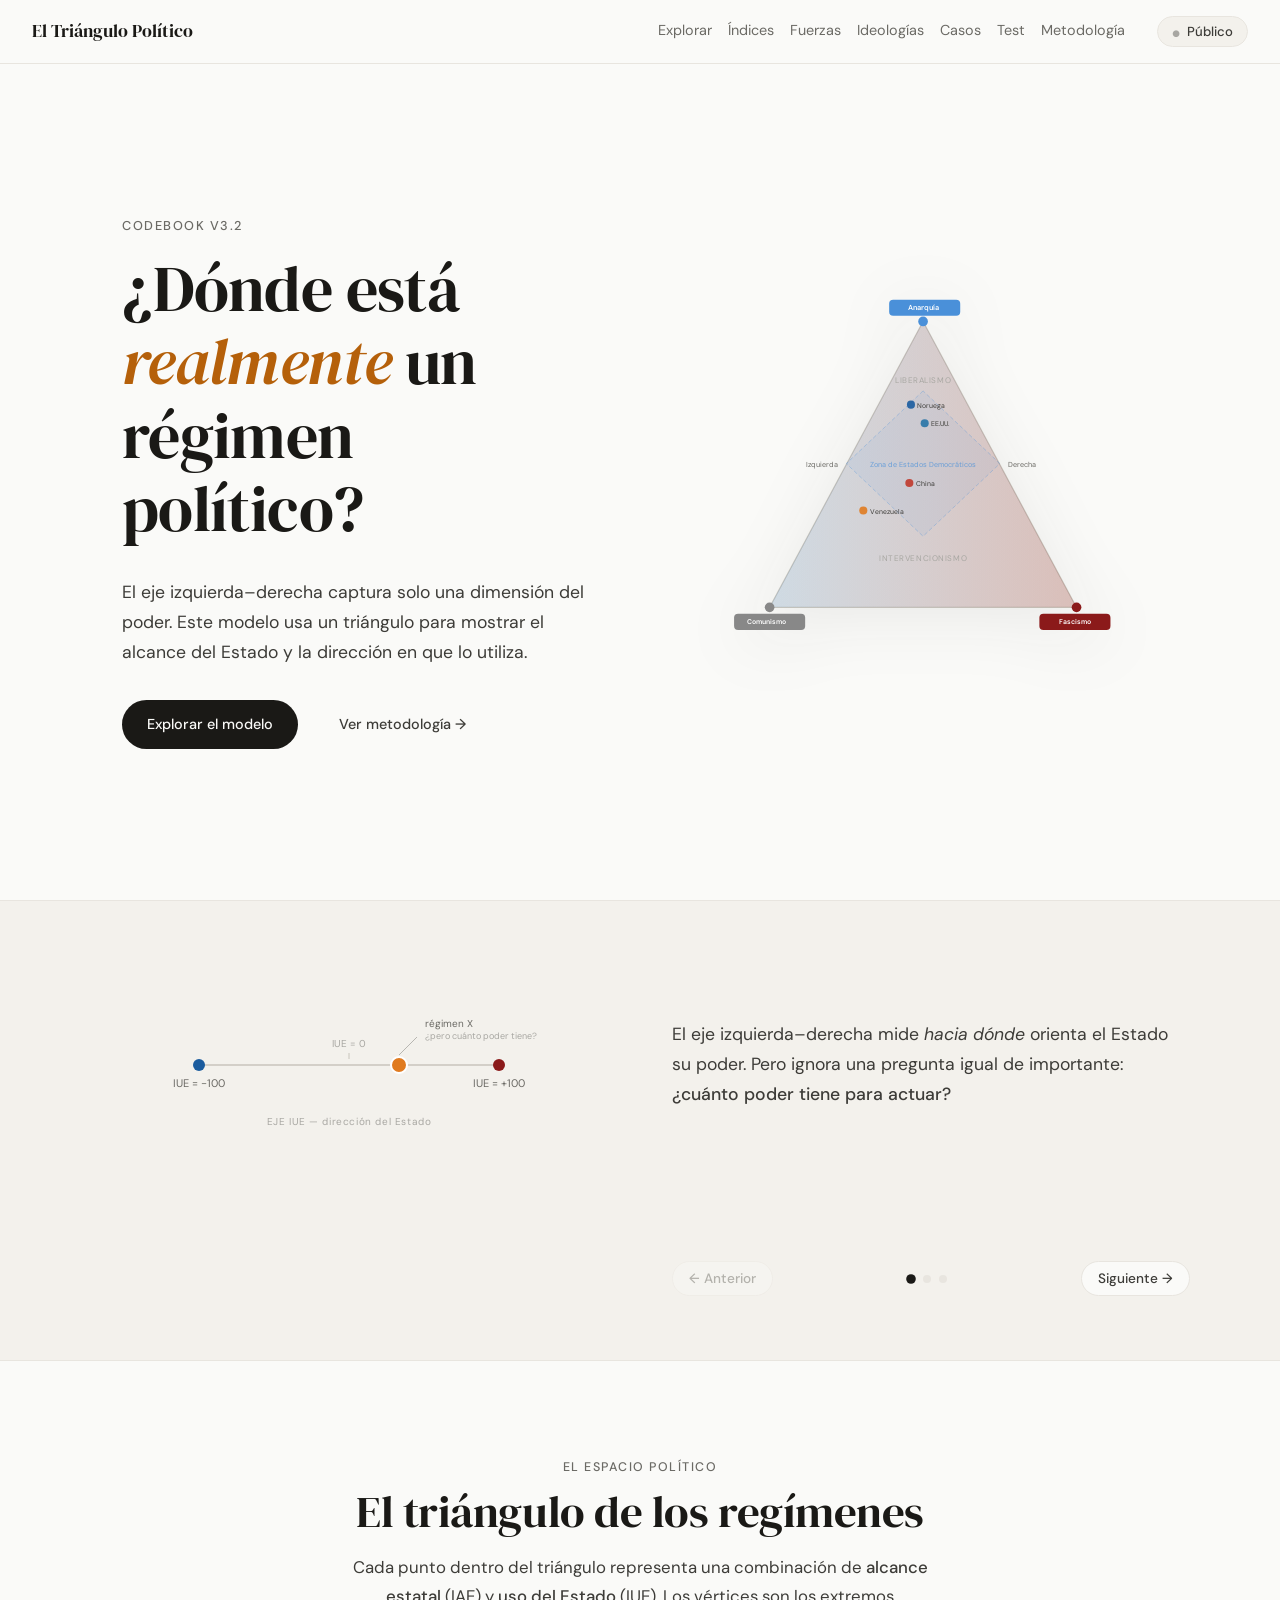
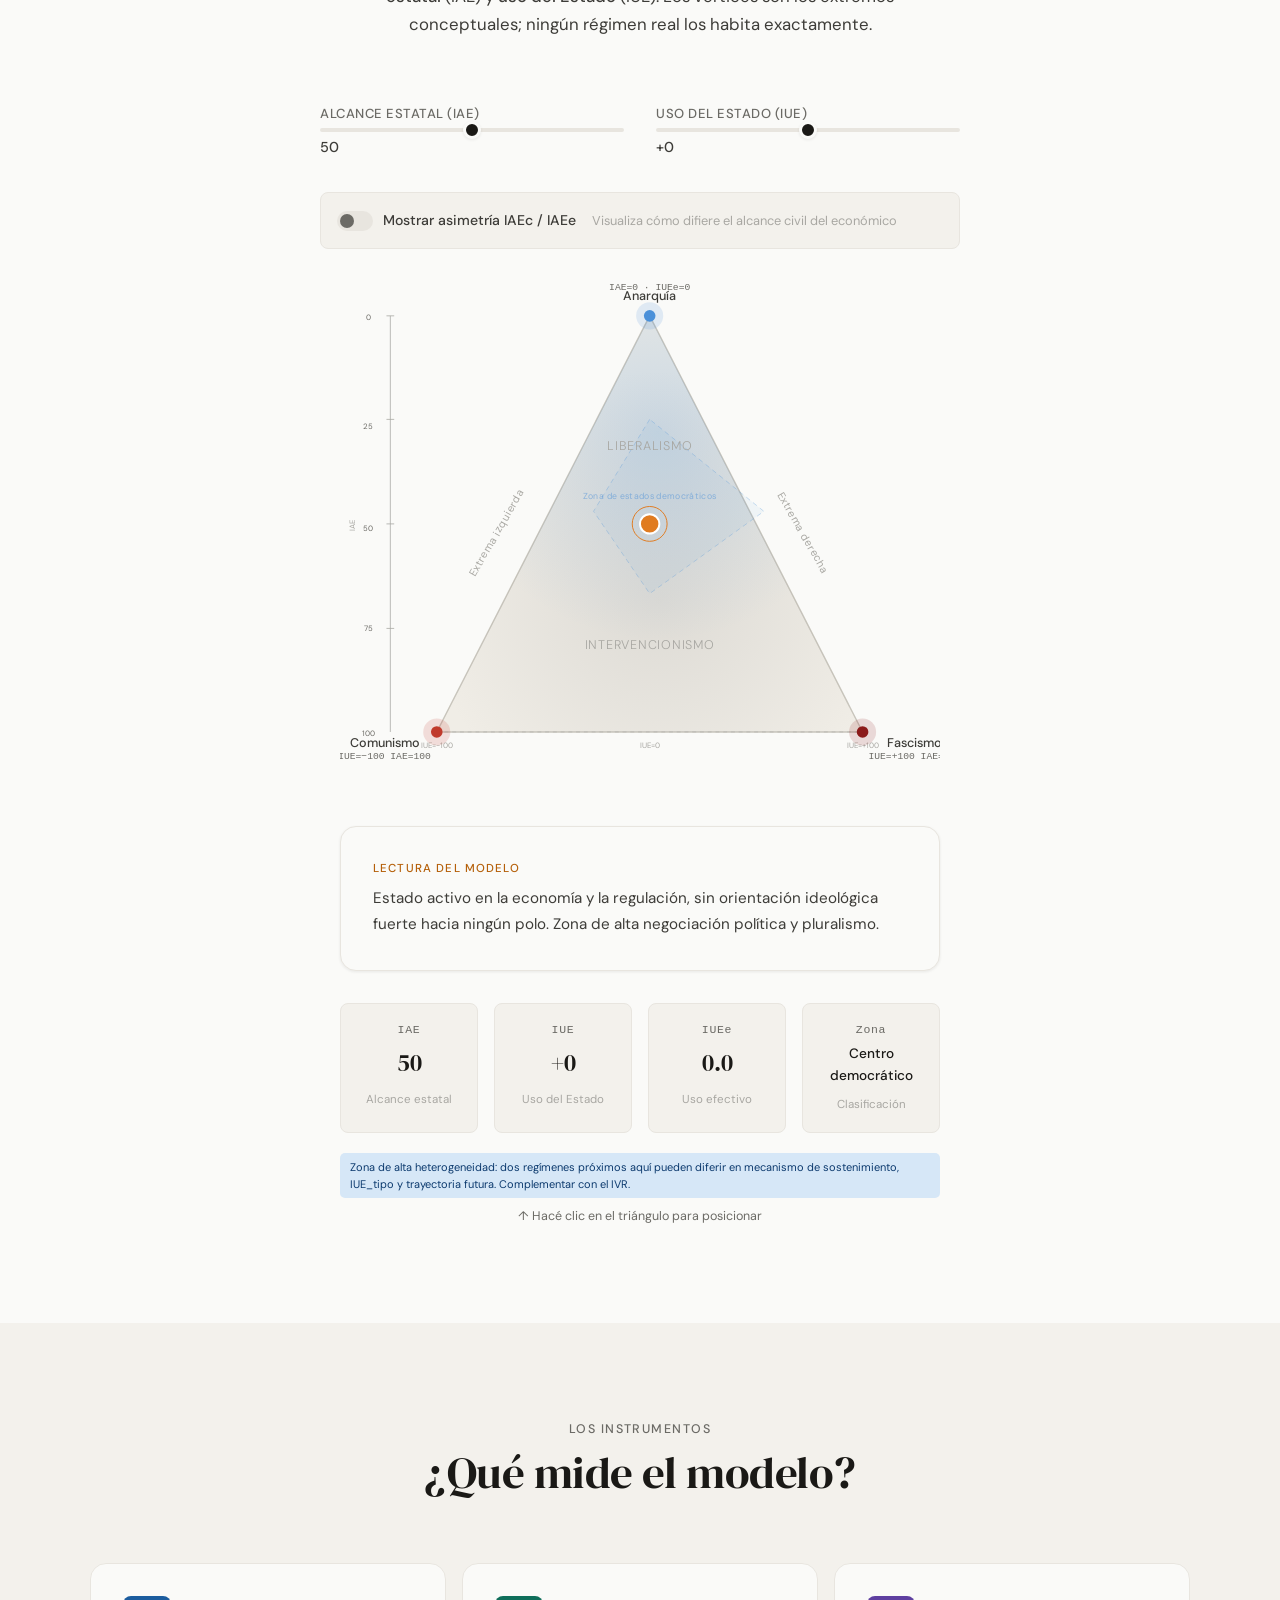
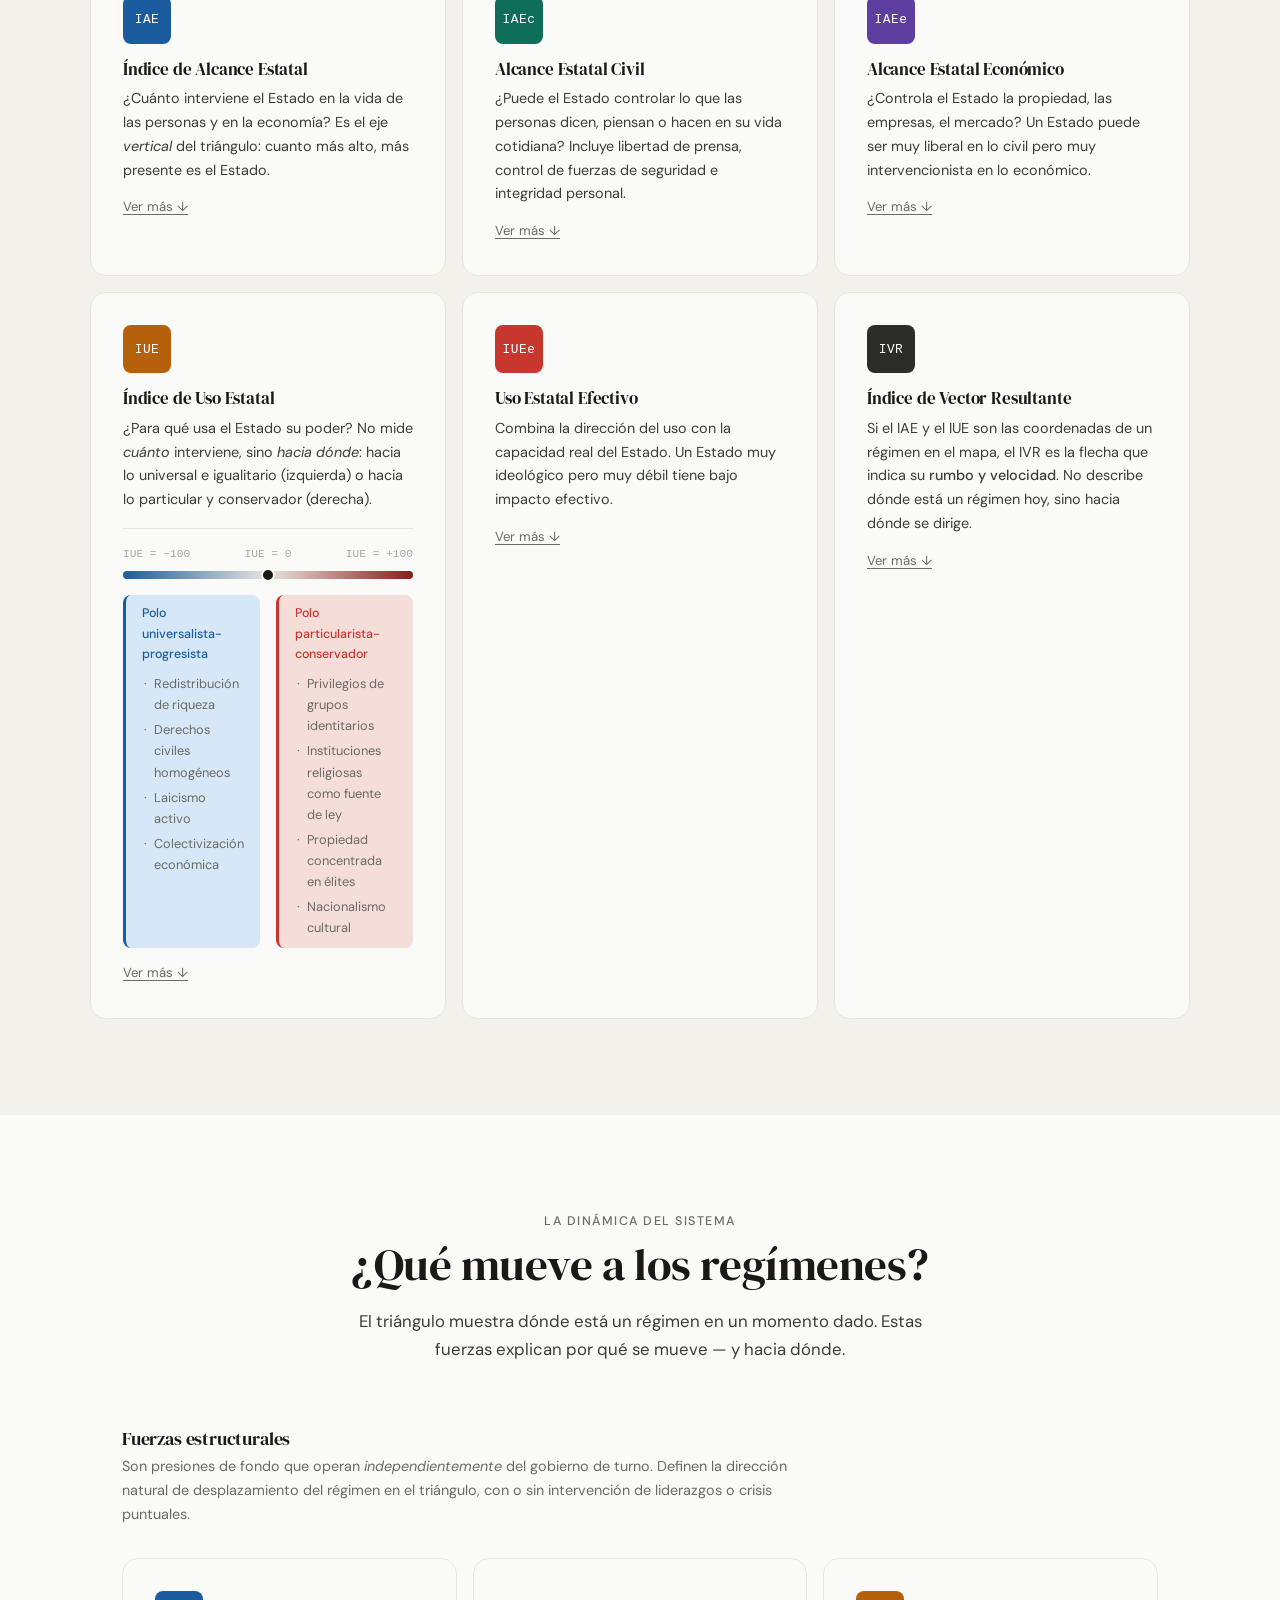
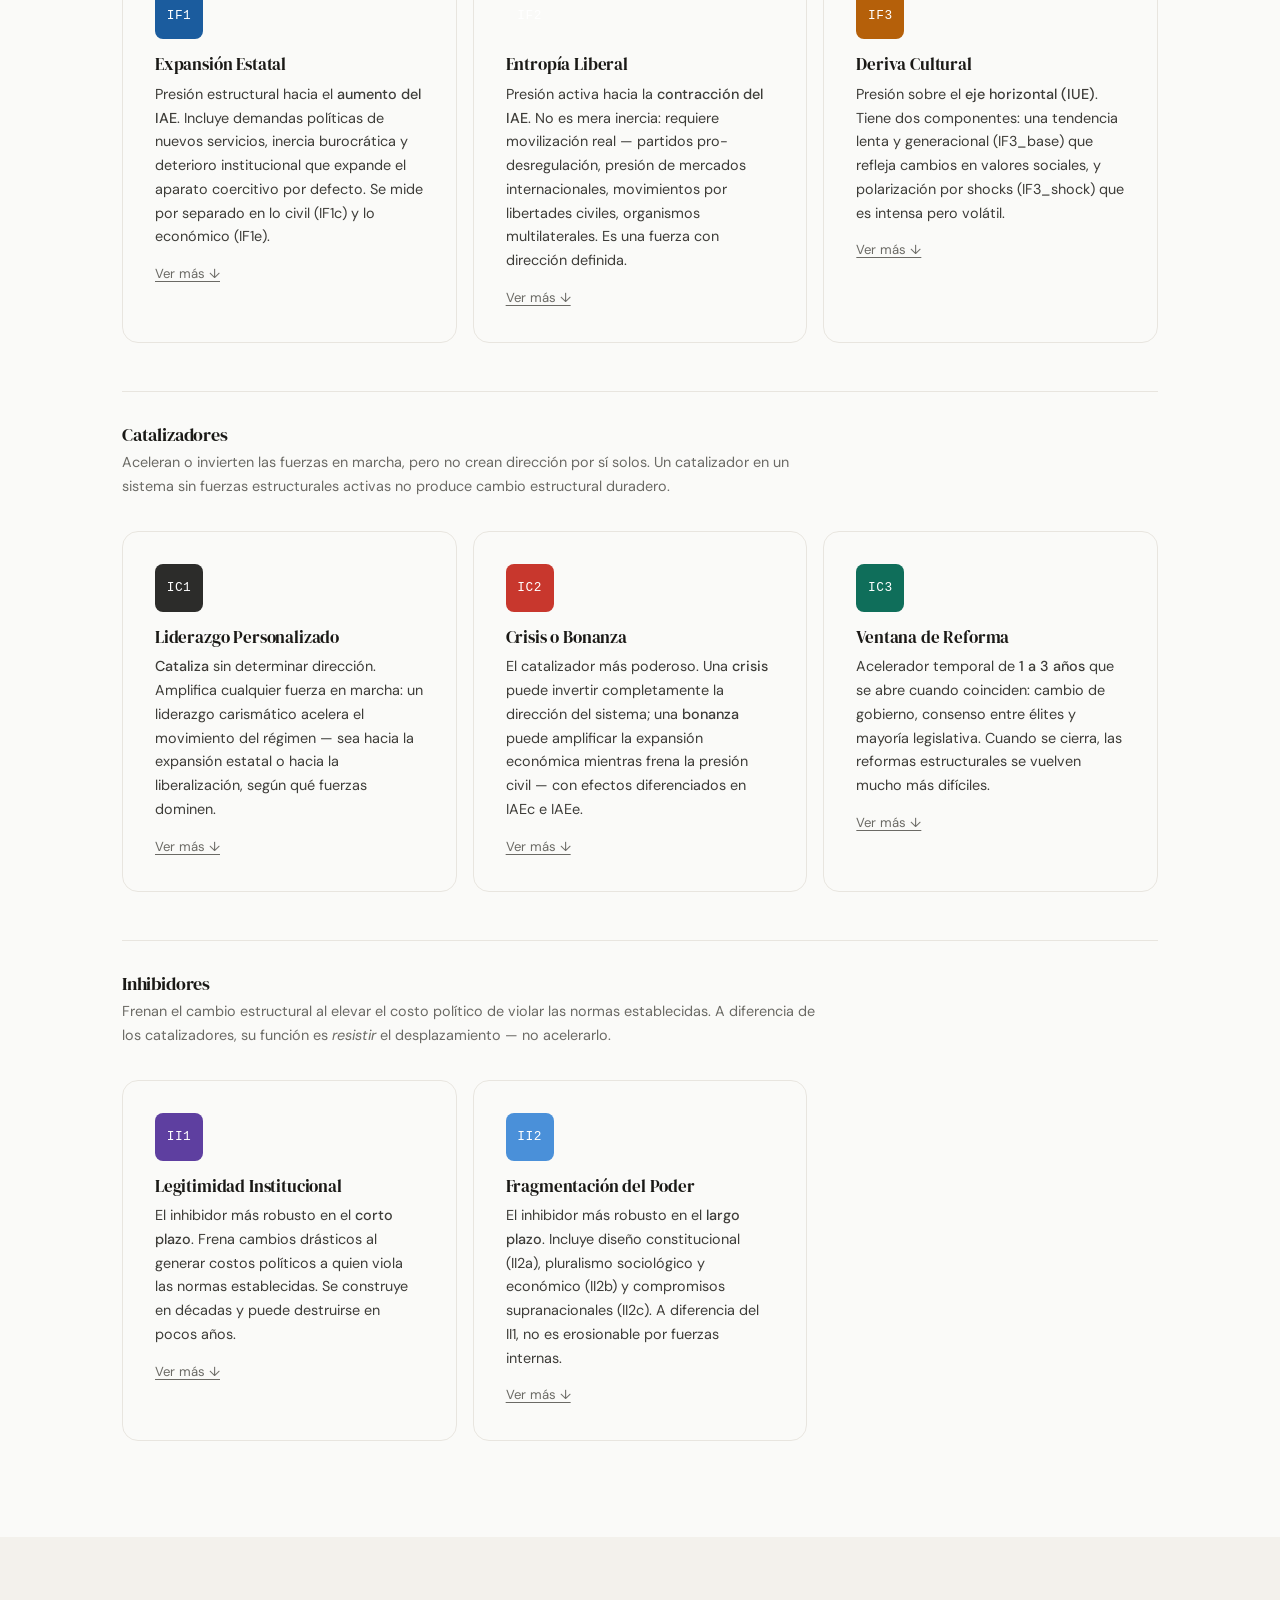
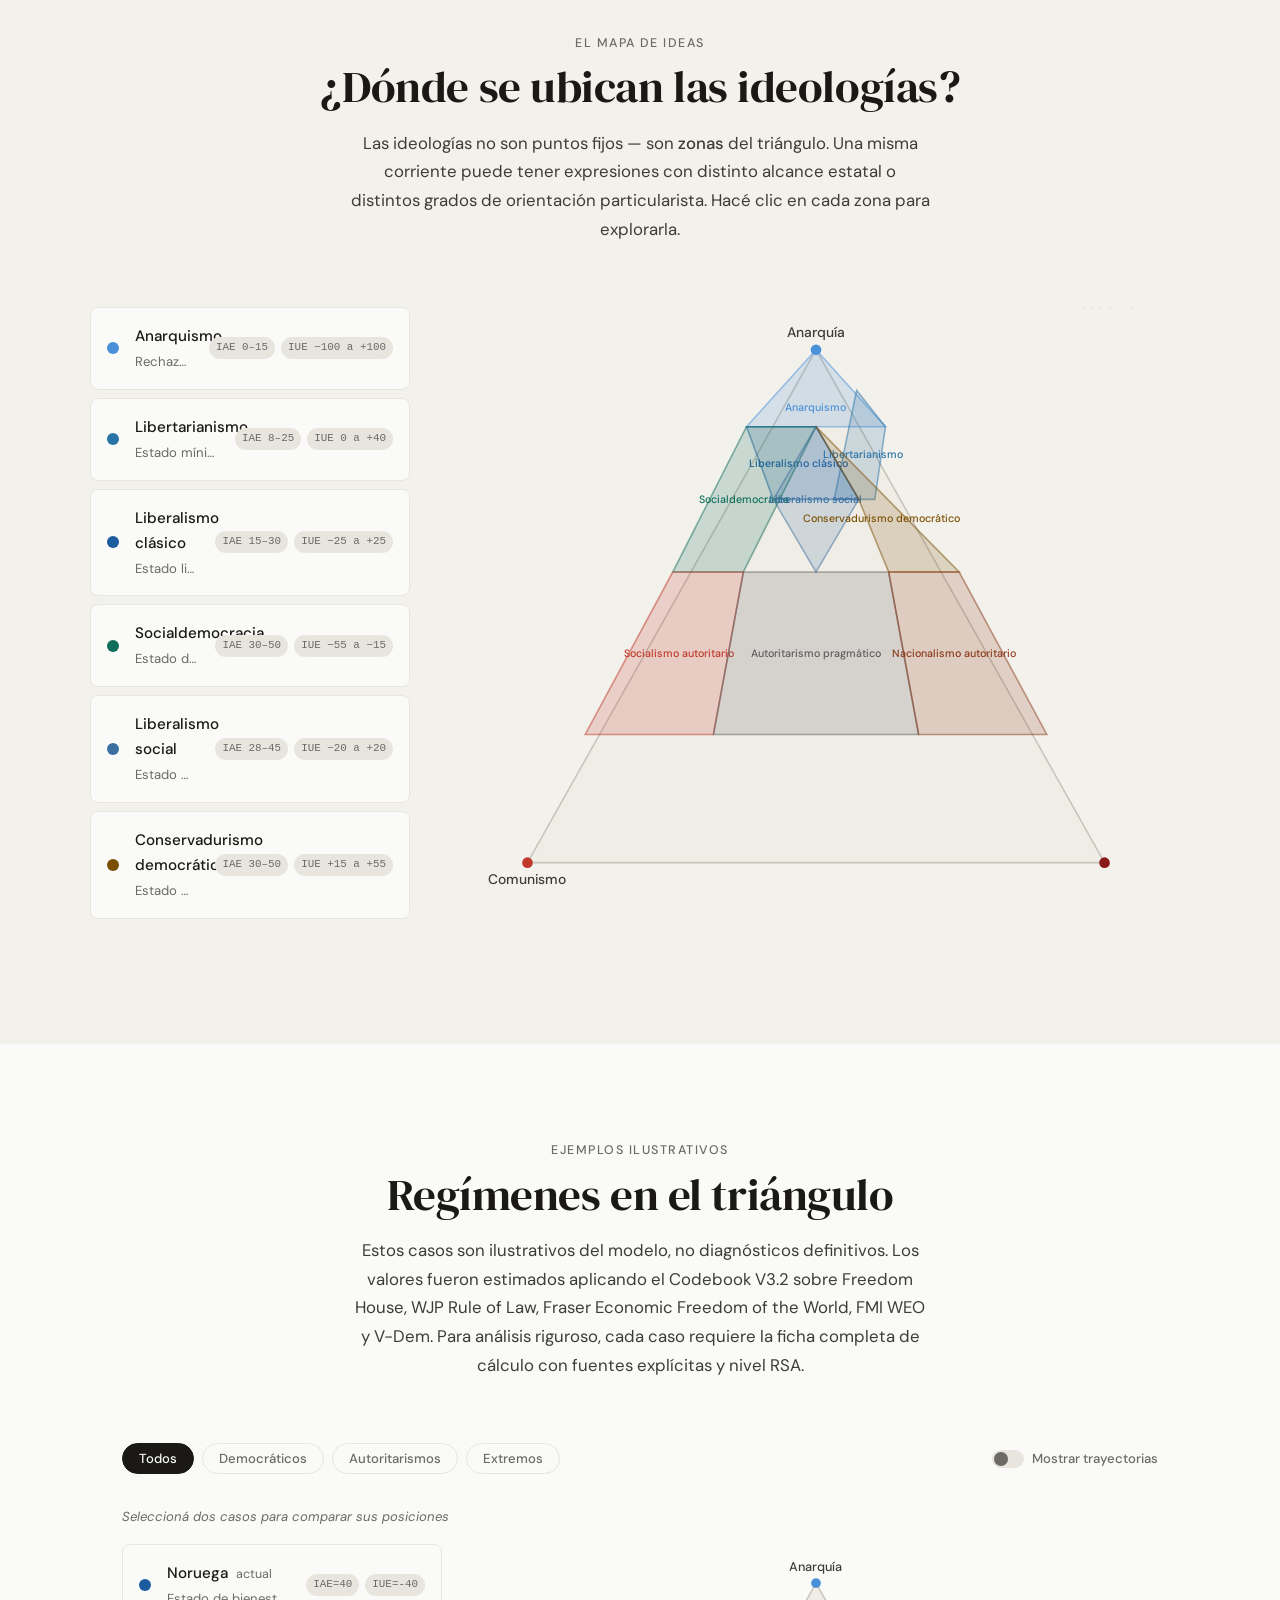
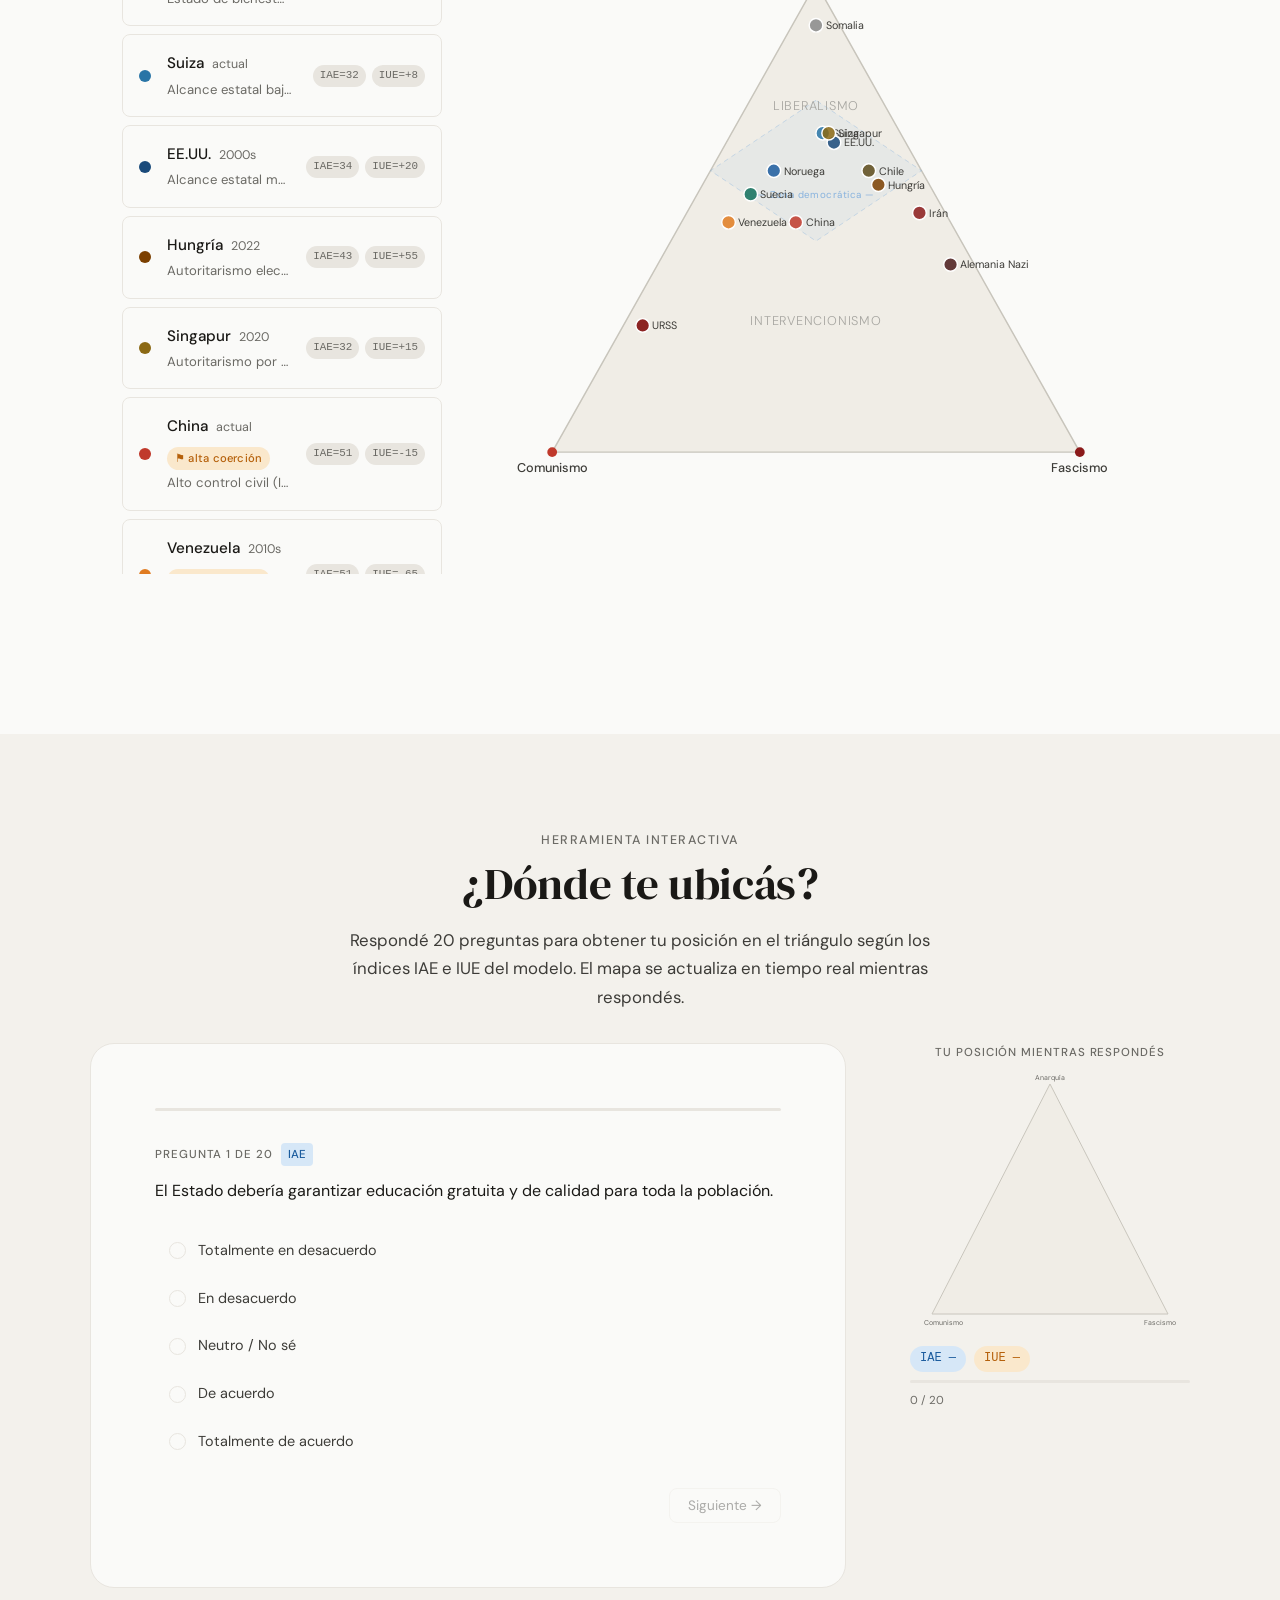
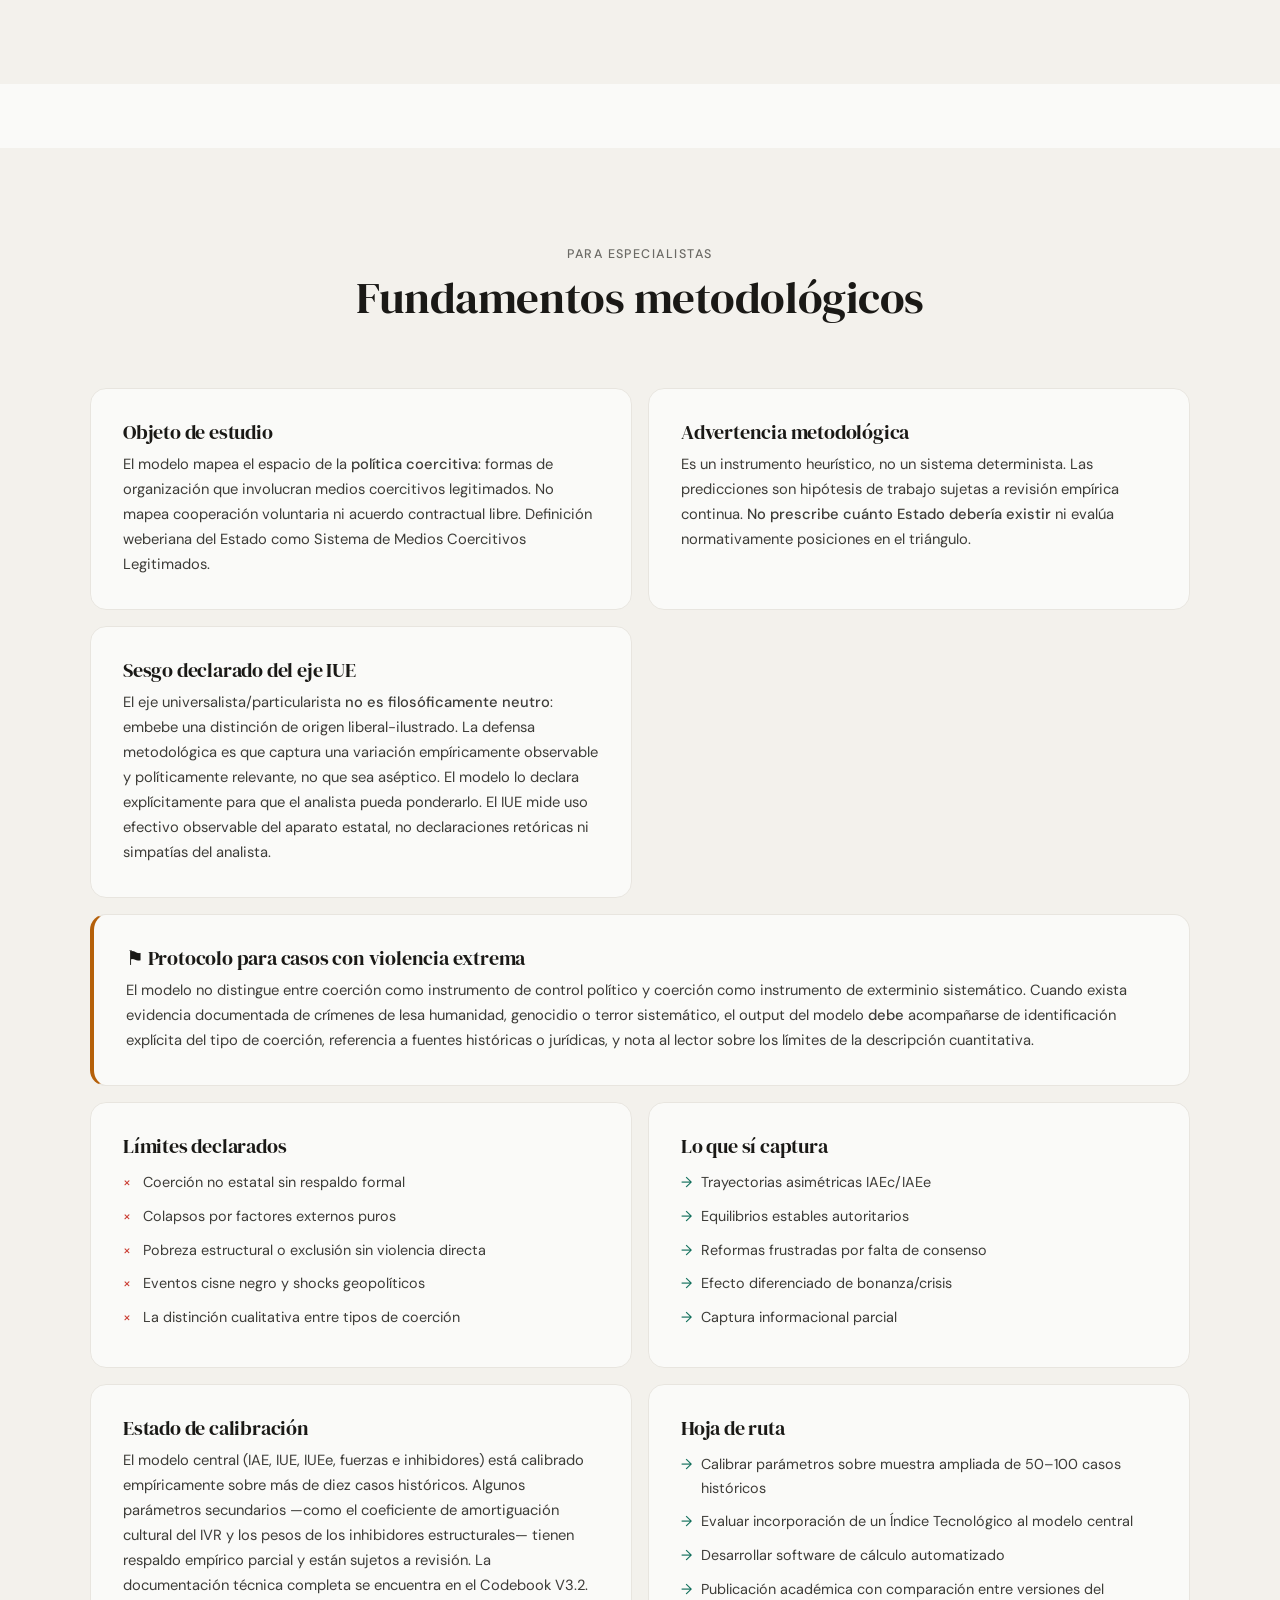
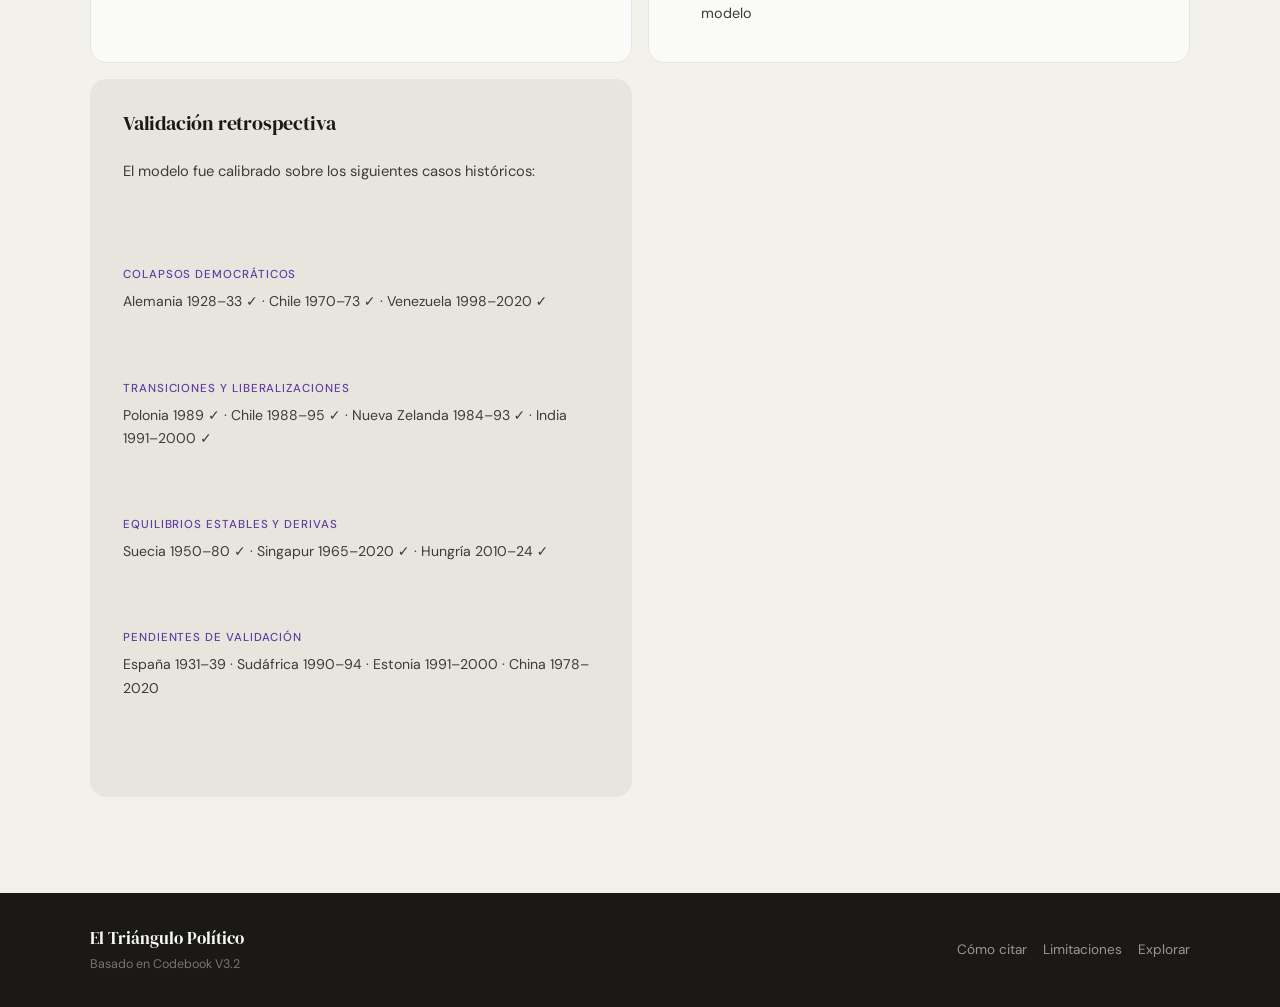
==== commit 8bdfb0af: "Update index.html" ====
--- a/index.html
+++ b/index.html
@@ -134,15 +134,15 @@
 
         <!-- Escala IAE (lado izquierdo) -->
         <line x1="52" y1="36" x2="52" y2="466" stroke="var(--border-axis)" stroke-width="0.8"/>
-        <text x="29" y="40" text-anchor="middle" font-family="DM Sans,sans-serif" font-size="8" fill="var(--ink-3)">100</text>
+        <text x="29" y="40" text-anchor="middle" font-family="DM Sans,sans-serif" font-size="8" fill="var(--ink-3)">0</text>
         <line x1="48" y1="36" x2="56" y2="36" stroke="var(--border-axis)" stroke-width="0.8"/>
-        <text x="29" y="153" text-anchor="middle" font-family="DM Sans,sans-serif" font-size="8" fill="var(--ink-3)">75</text>
+        <text x="29" y="153" text-anchor="middle" font-family="DM Sans,sans-serif" font-size="8" fill="var(--ink-3)">25</text>
         <line x1="48" y1="143" x2="56" y2="143" stroke="var(--border-axis)" stroke-width="0.8"/>
         <text x="29" y="258" text-anchor="middle" font-family="DM Sans,sans-serif" font-size="8" fill="var(--ink-3)">50</text>
         <line x1="48" y1="251" x2="56" y2="251" stroke="var(--border-axis)" stroke-width="0.8"/>
-        <text x="29" y="362" text-anchor="middle" font-family="DM Sans,sans-serif" font-size="8" fill="var(--ink-3)">25</text>
+        <text x="29" y="362" text-anchor="middle" font-family="DM Sans,sans-serif" font-size="8" fill="var(--ink-3)">75</text>
         <line x1="48" y1="359" x2="56" y2="359" stroke="var(--border-axis)" stroke-width="0.8"/>
-        <text x="29" y="470" text-anchor="middle" font-family="DM Sans,sans-serif" font-size="8" fill="var(--ink-3)">0</text>
+        <text x="29" y="470" text-anchor="middle" font-family="DM Sans,sans-serif" font-size="8" fill="var(--ink-3)">100</text>
         <text x="15" y="253" text-anchor="middle" font-family="DM Sans,sans-serif" font-size="8" fill="var(--ink-4)" transform="rotate(-90,15,253)">IAE</text>
 
         <!-- Triángulo principal -->
@@ -156,12 +156,12 @@
 
         <!-- Zona democrática IAE 25-55 -->
         <polygon
-          points="320,143 232,208 320,273 408,208"
+          points="320,143 262,238 320,323 438,238"
           fill="rgba(74,144,217,0.06)" stroke="rgba(74,144,217,0.30)"
           stroke-width="1" stroke-dasharray="5 4"/>
         <text x="320" y="225" text-anchor="middle"
               font-family="DM Sans,sans-serif" font-size="9"
-              fill="rgba(74,144,217,0.55)" letter-spacing="0.04em">Zona democrática</text>
+              fill="rgba(74,144,217,0.55)" letter-spacing="0.04em">Zona de estados democráticos</text>
 
         <!-- Etiquetas de zona -->
         <text class="zone-label" x="320" y="175" text-anchor="middle">Liberalismo</text>
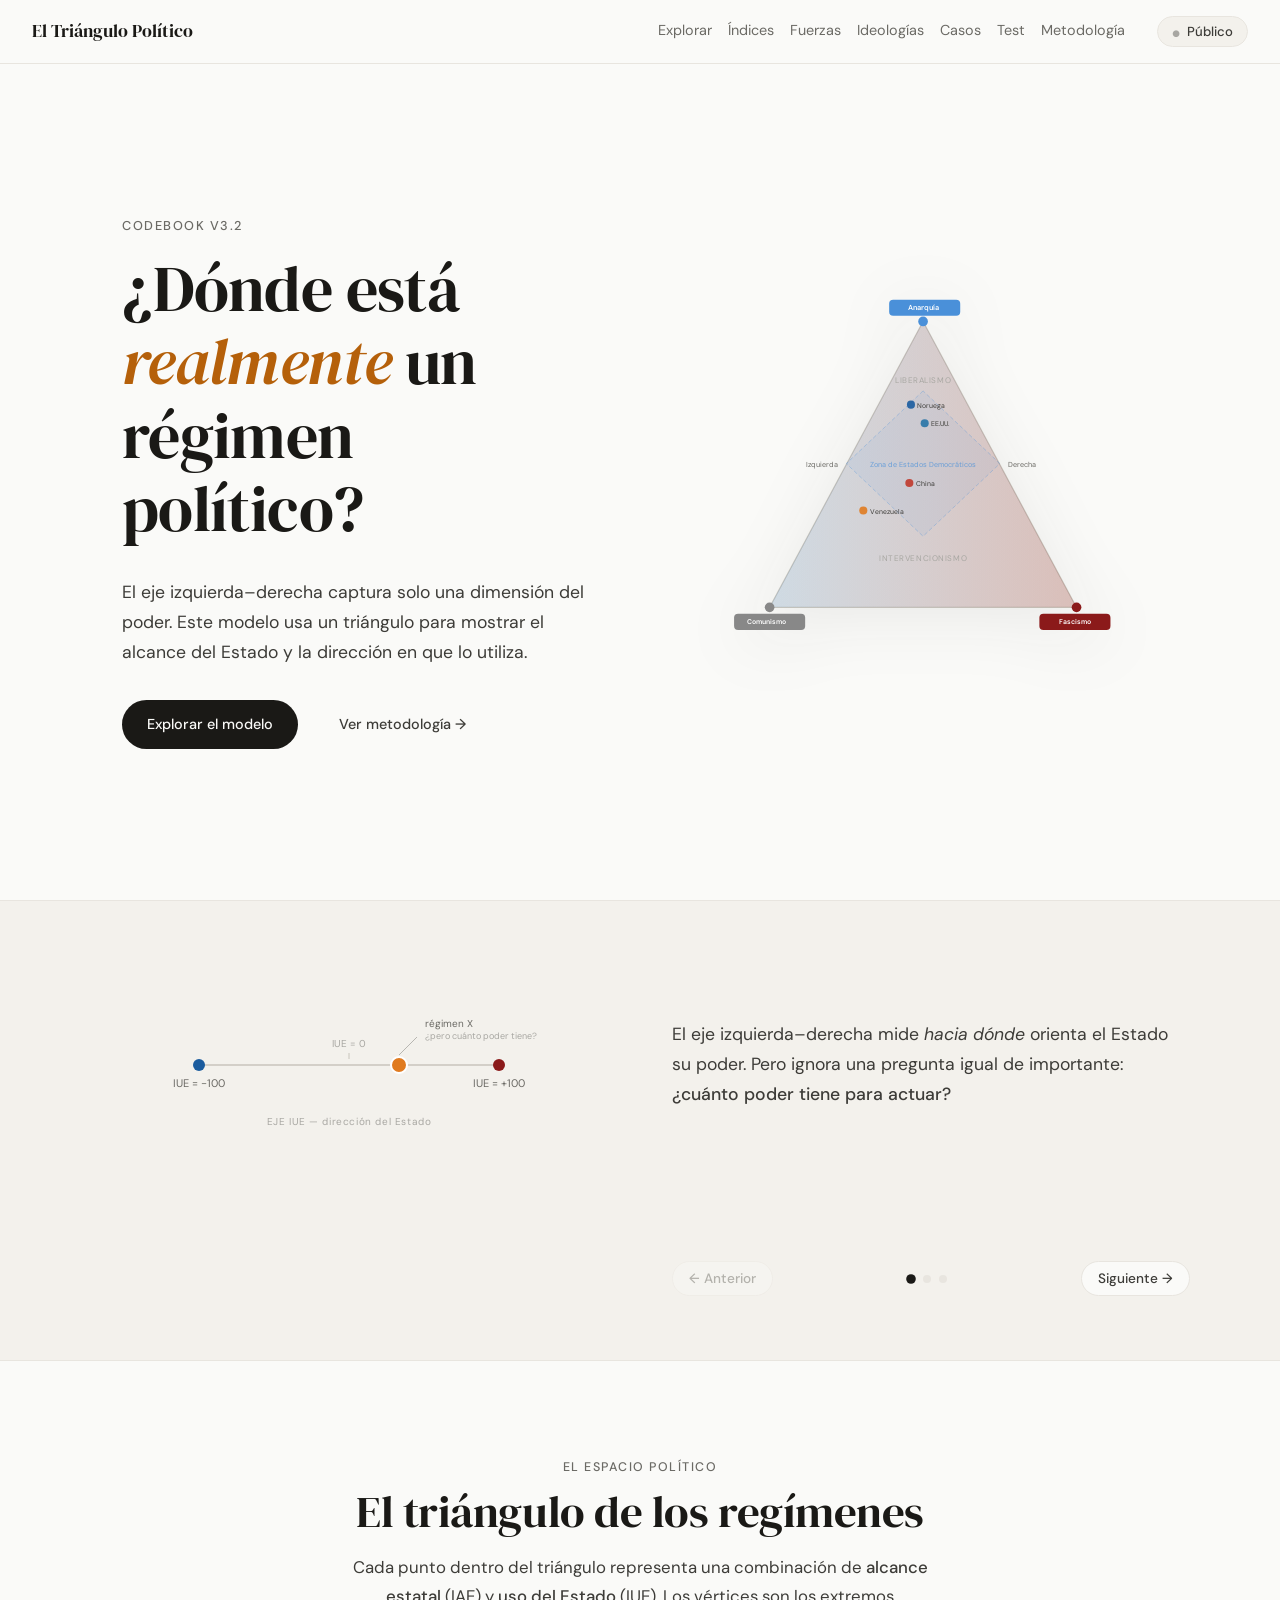
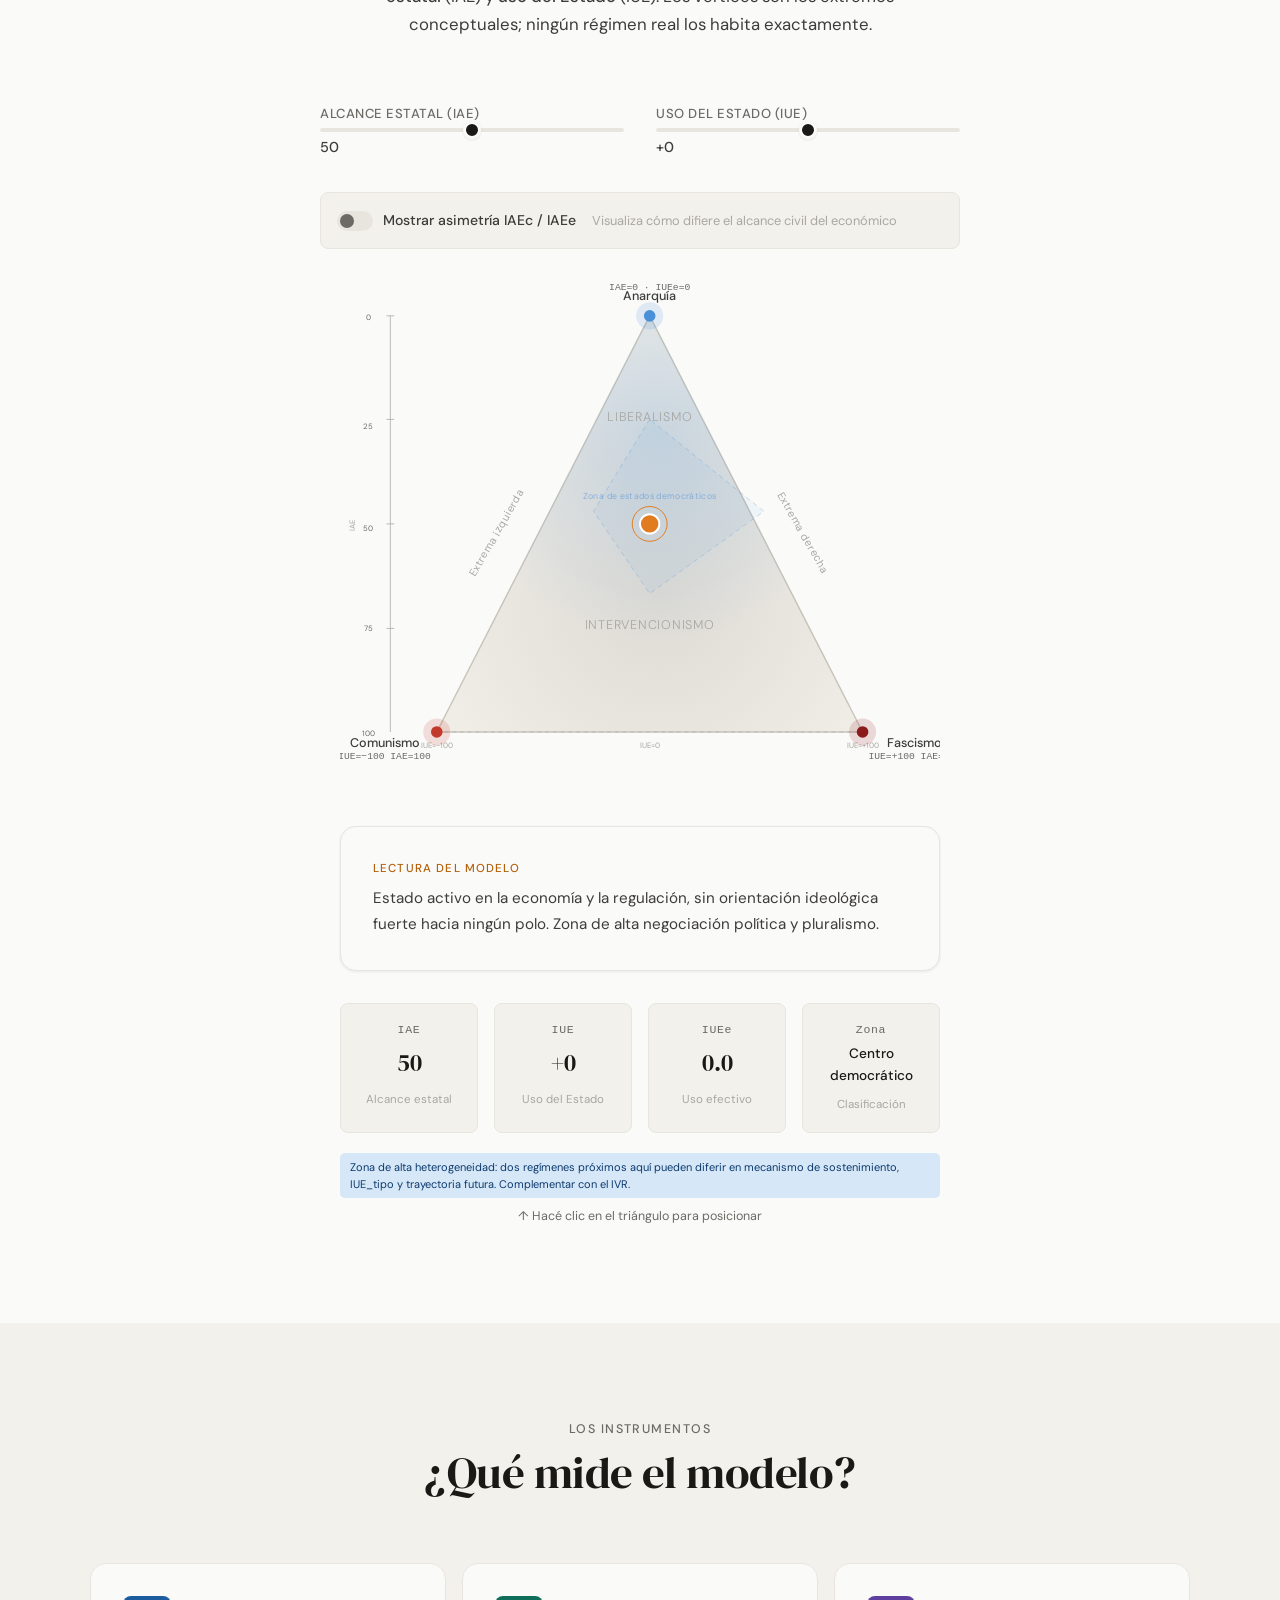
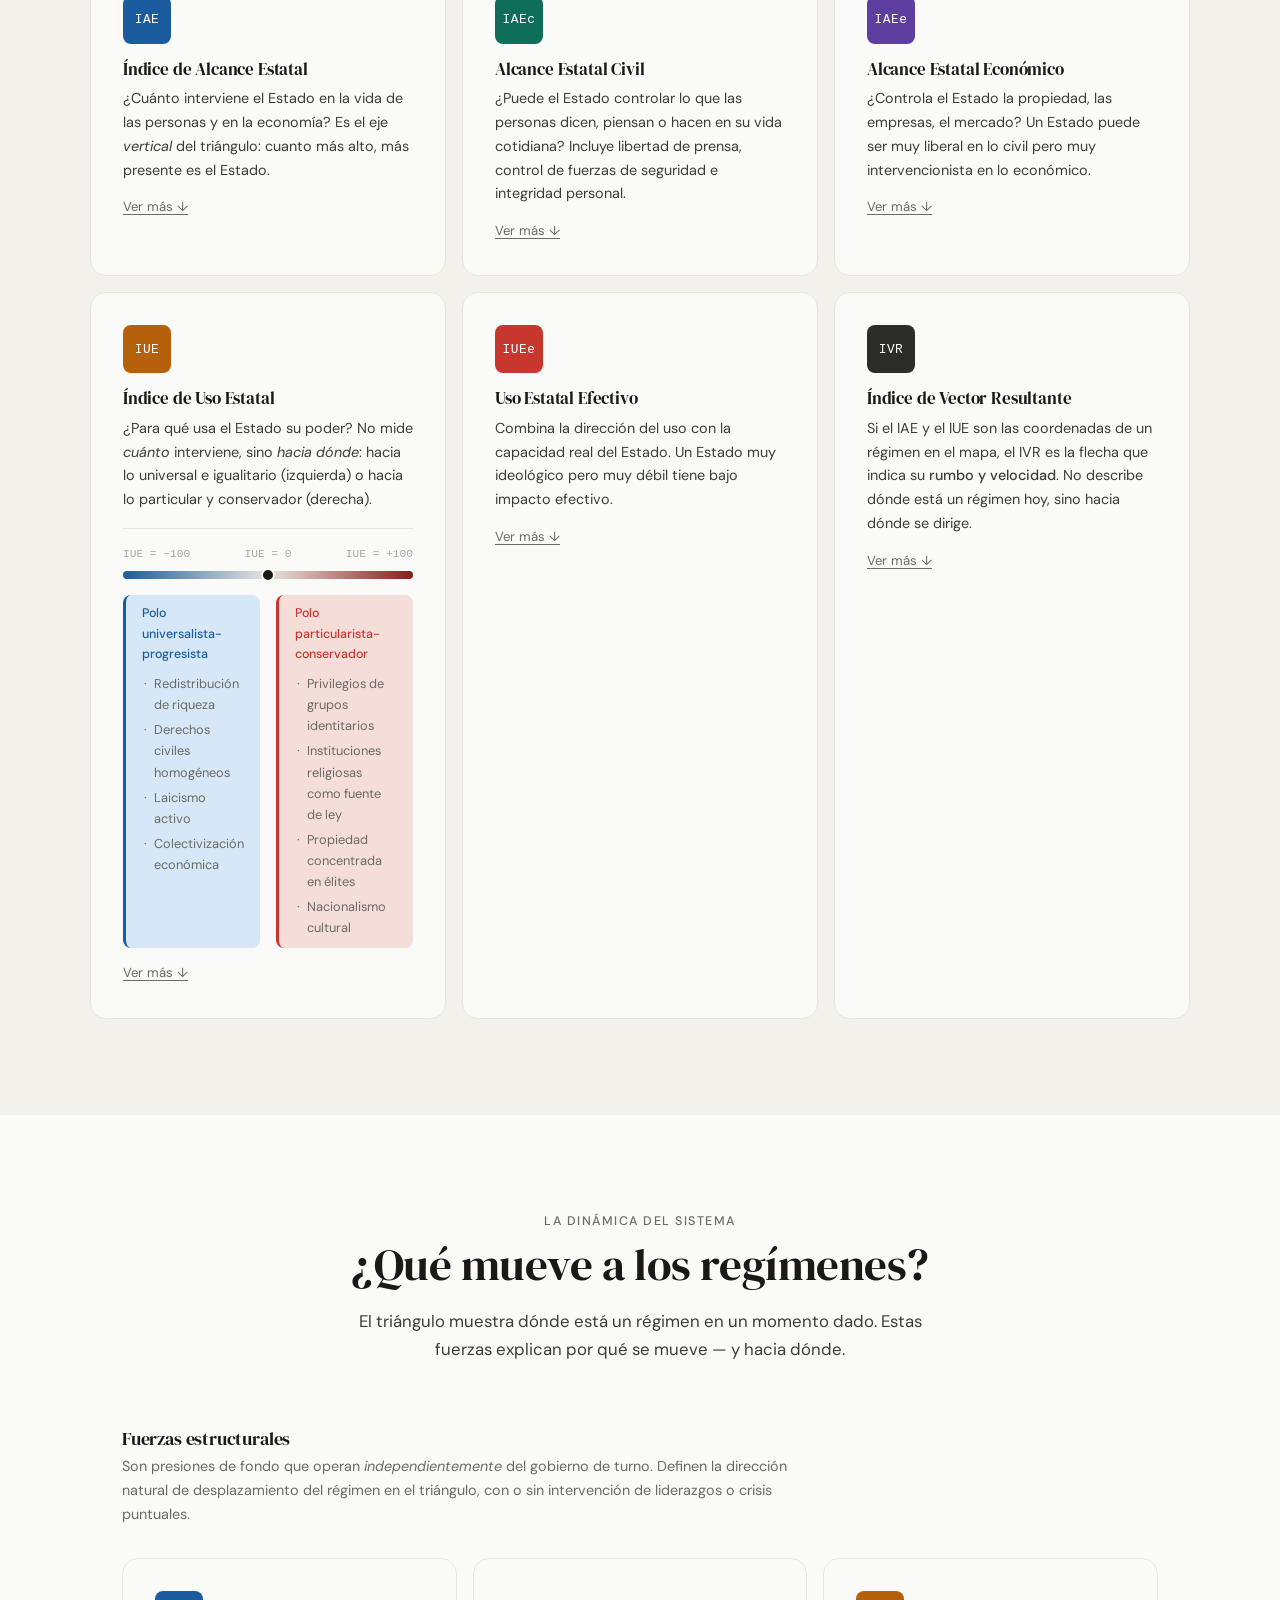
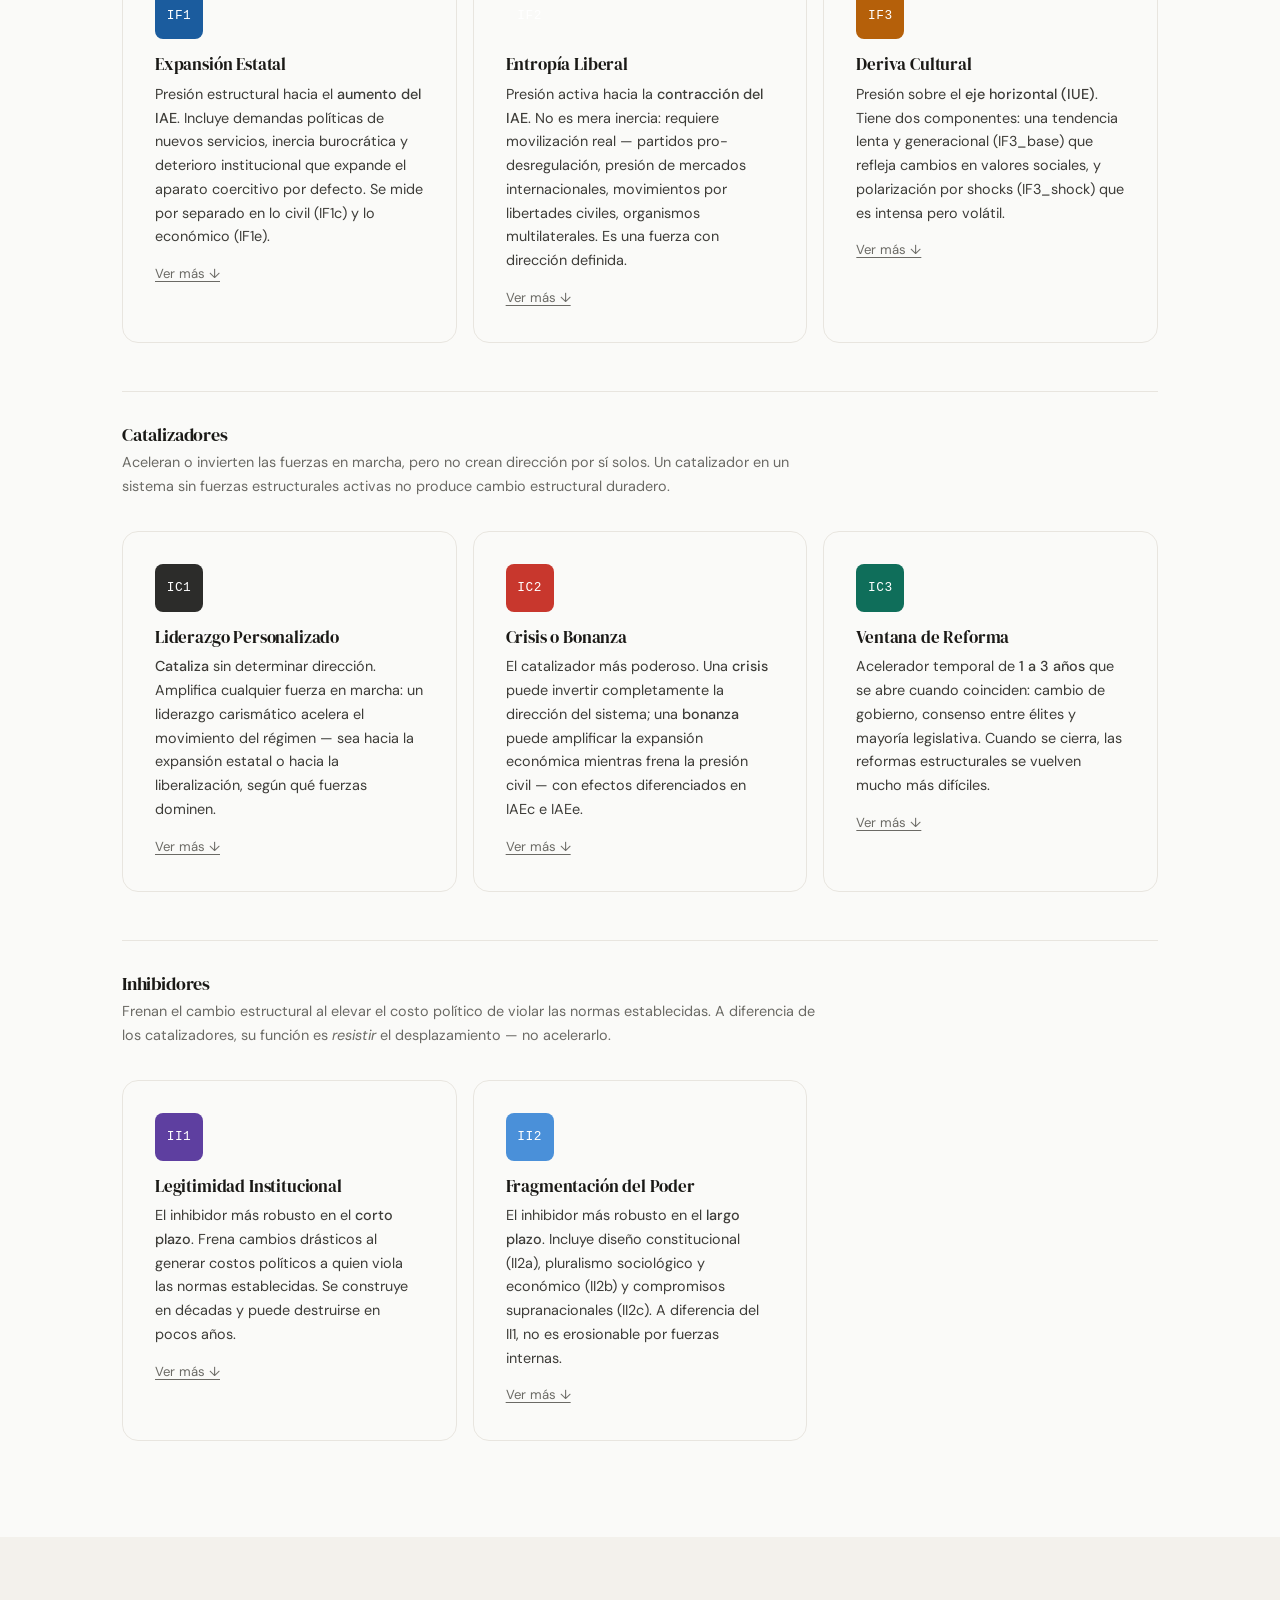
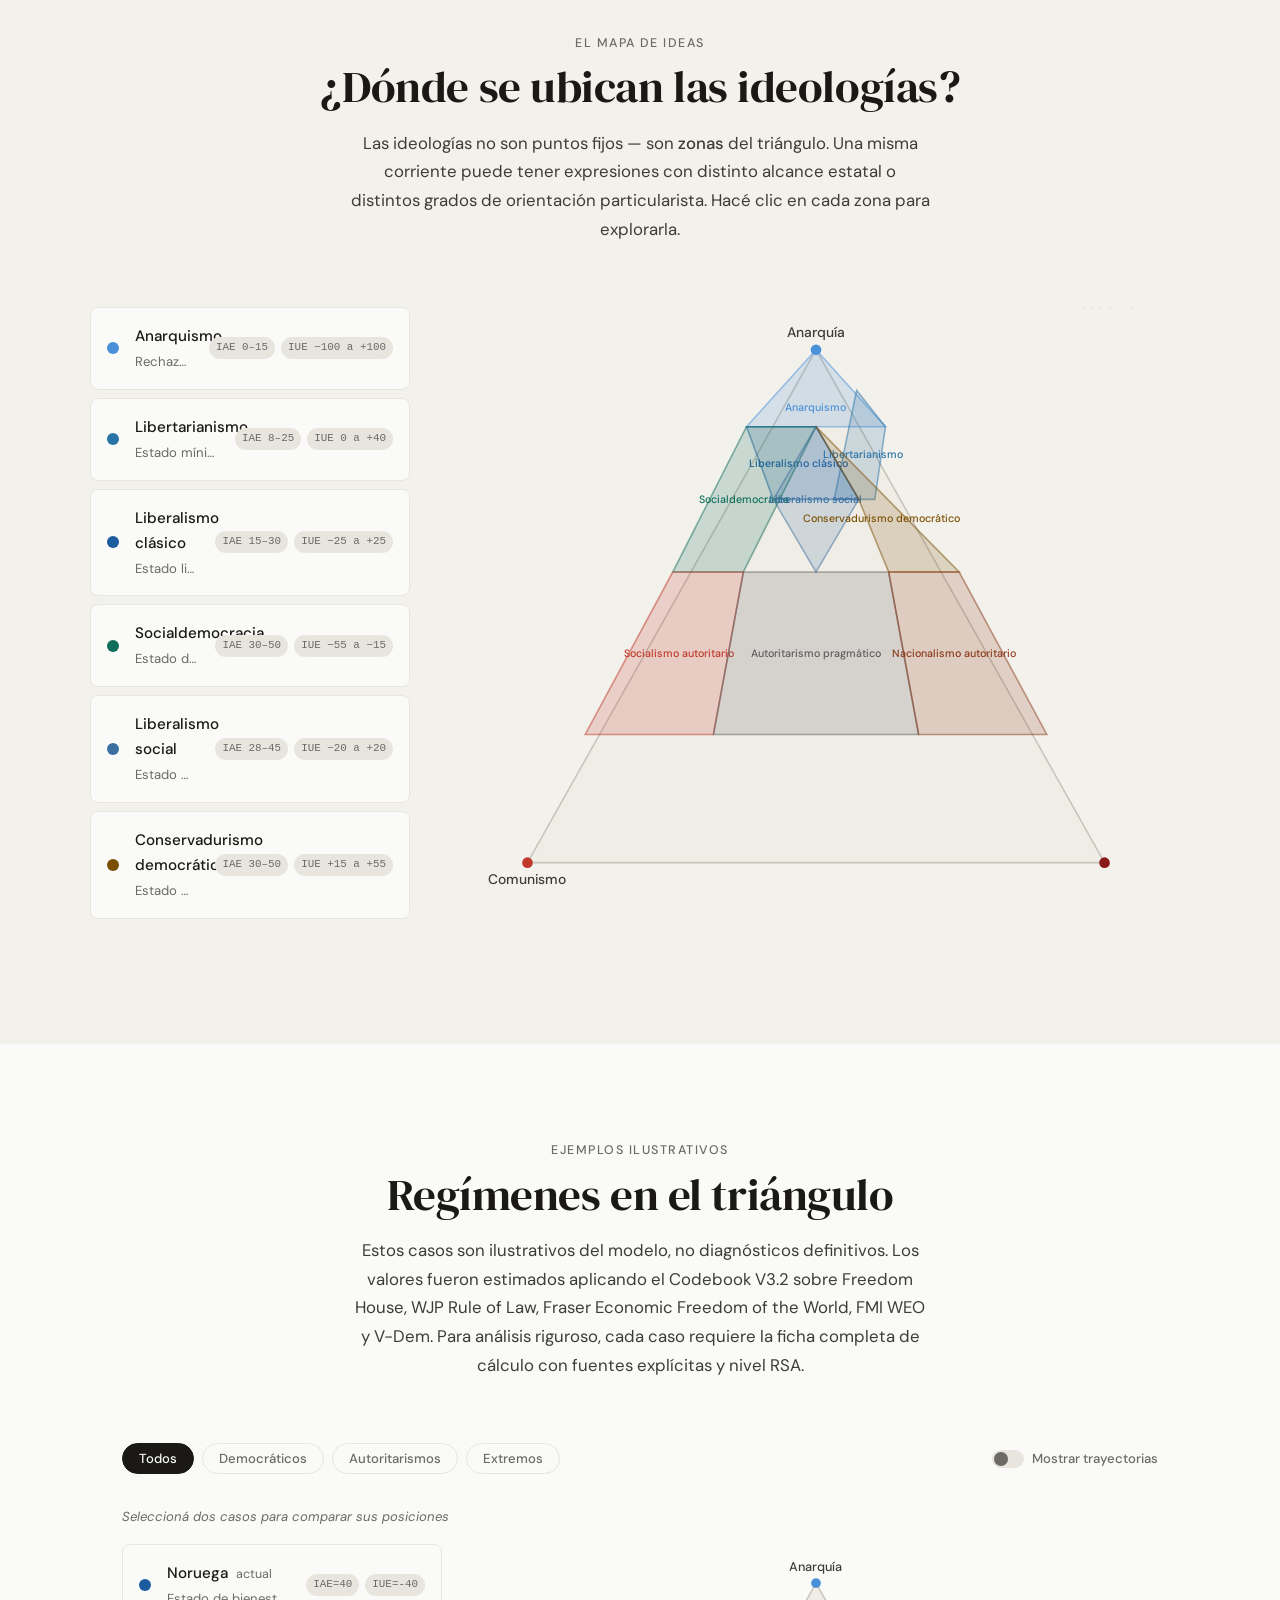
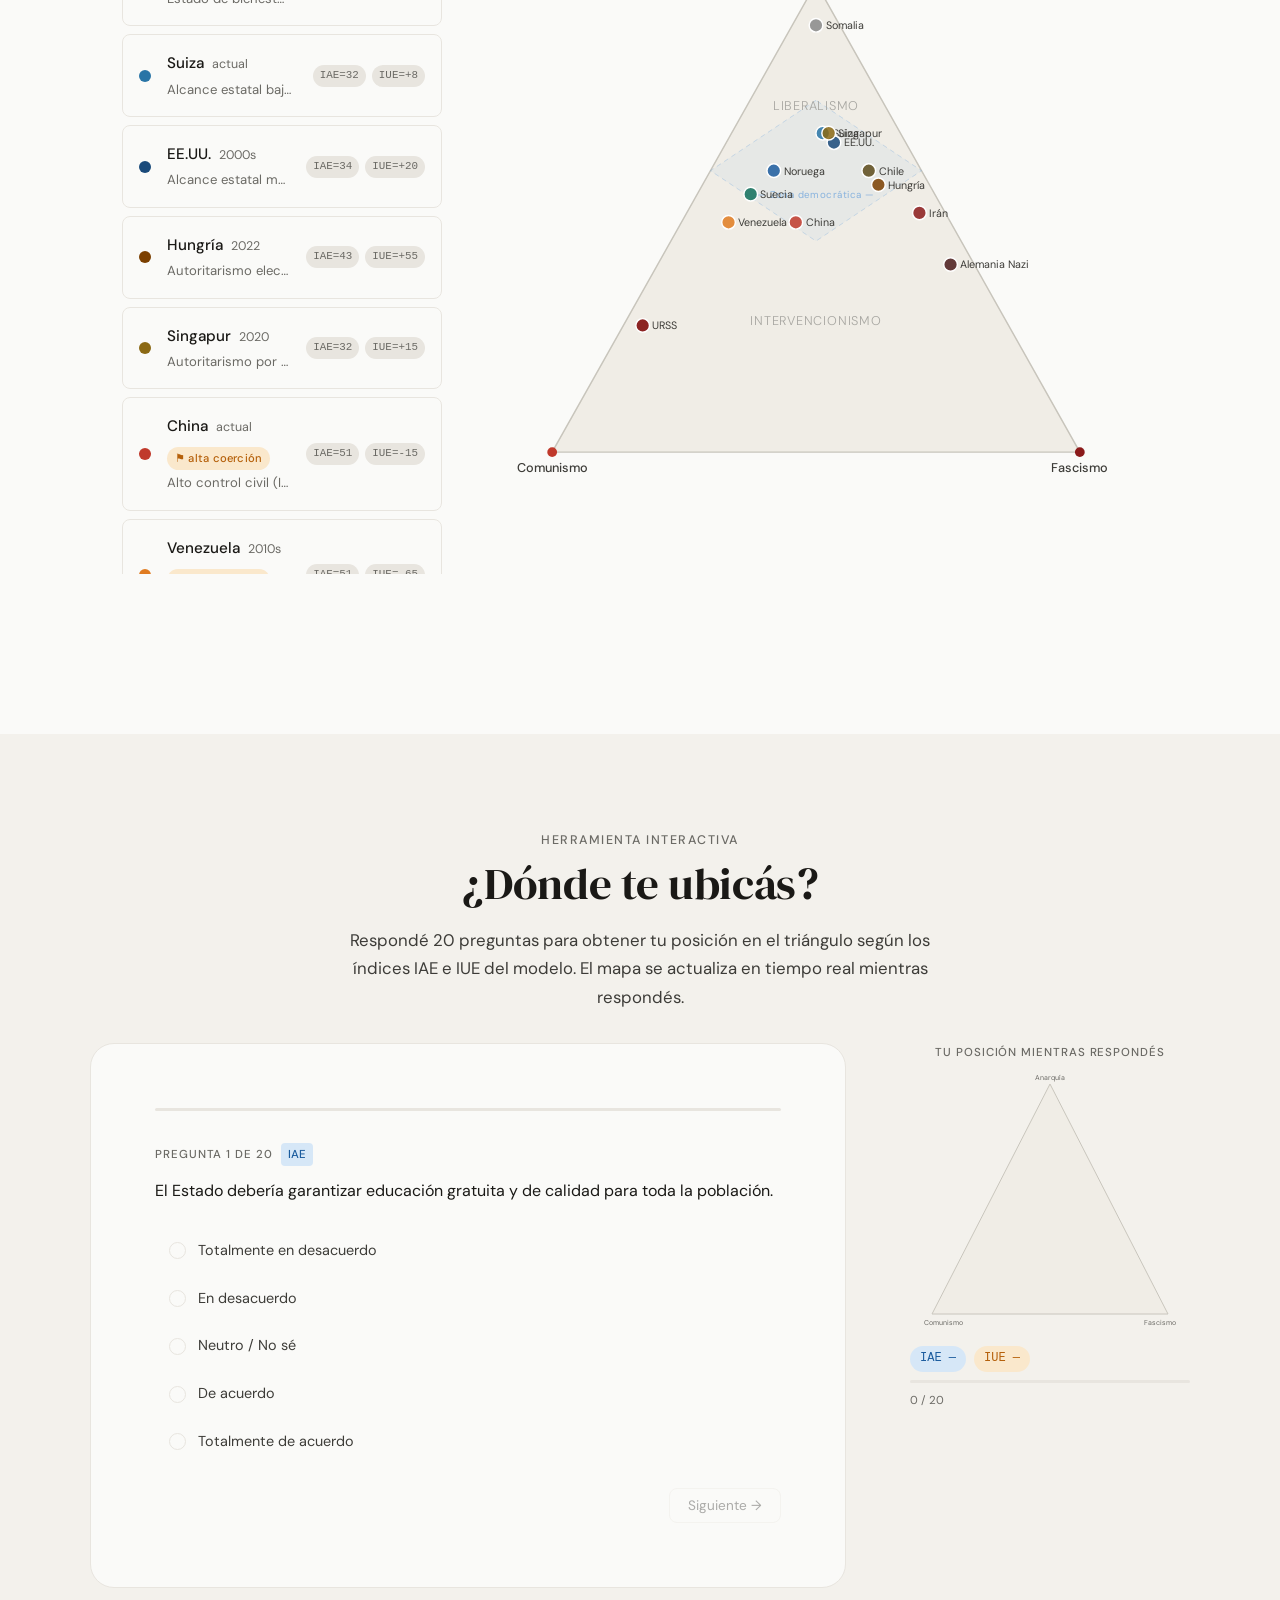
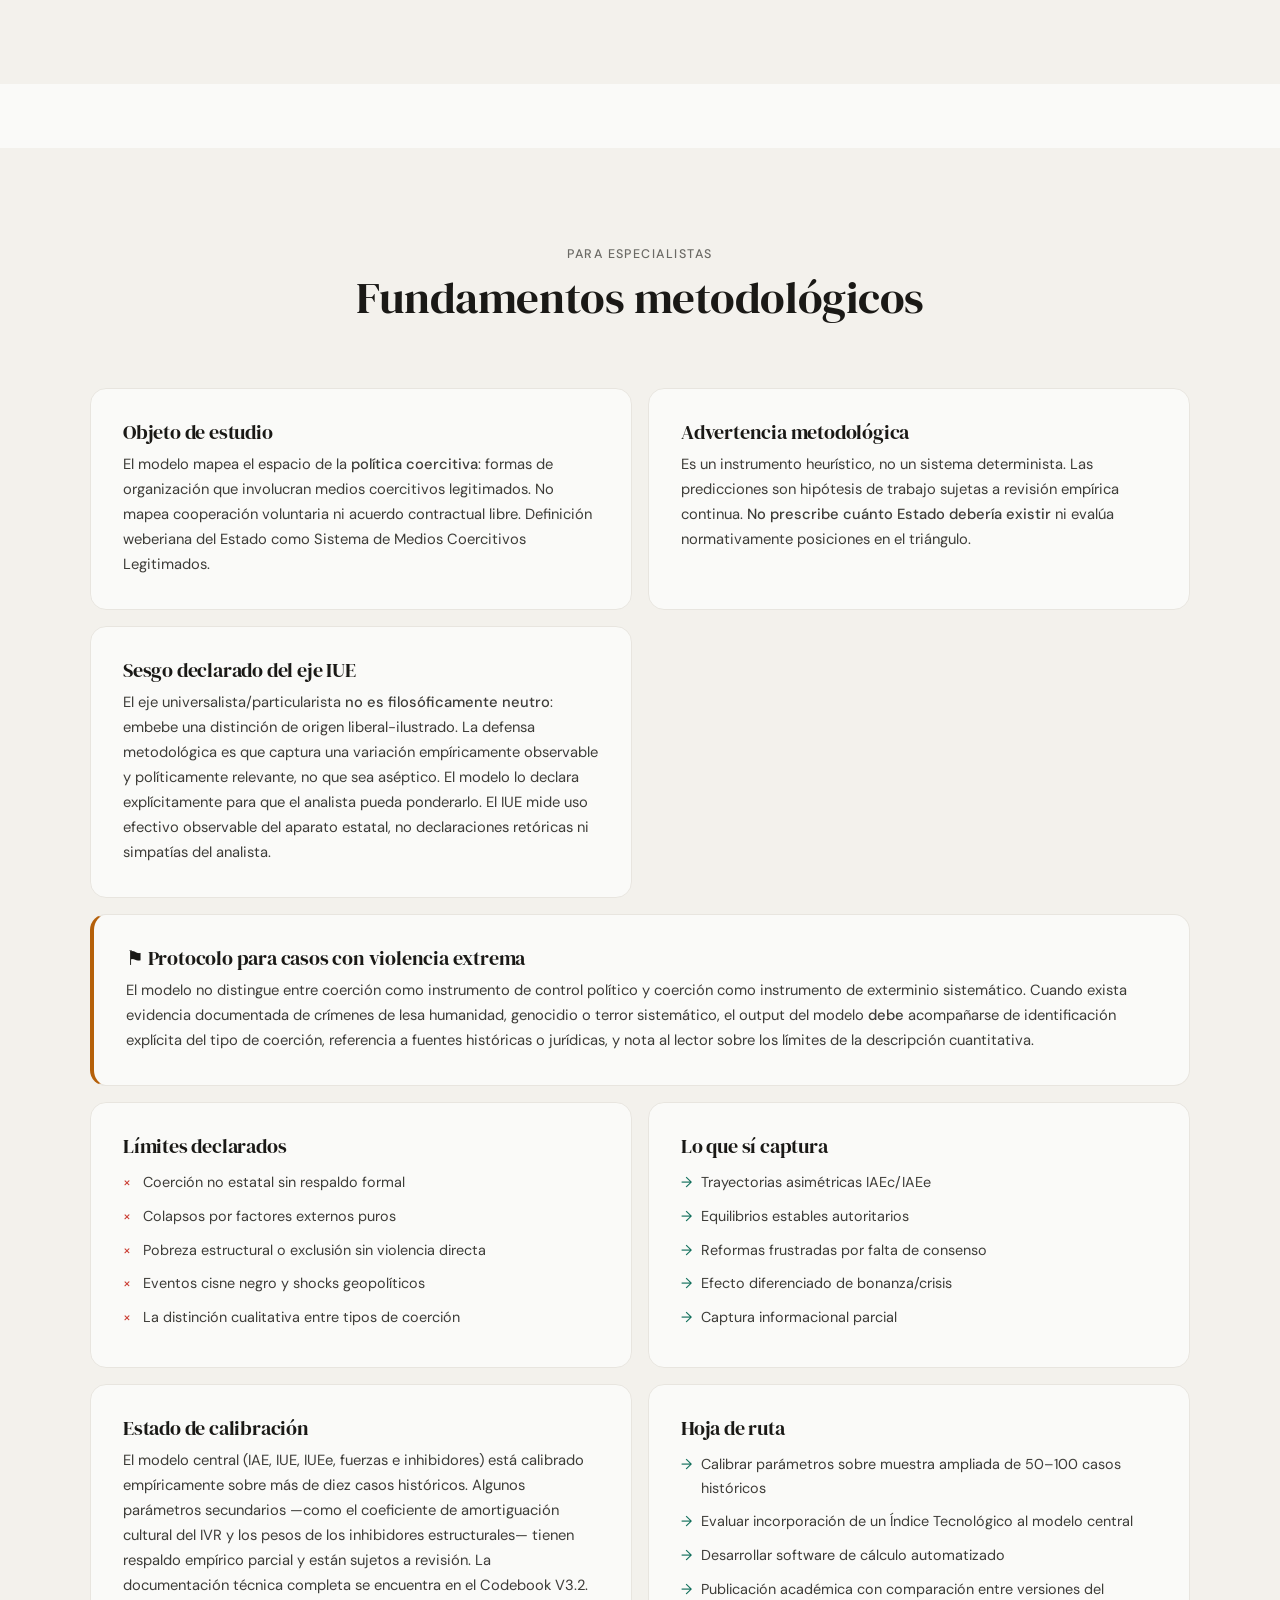
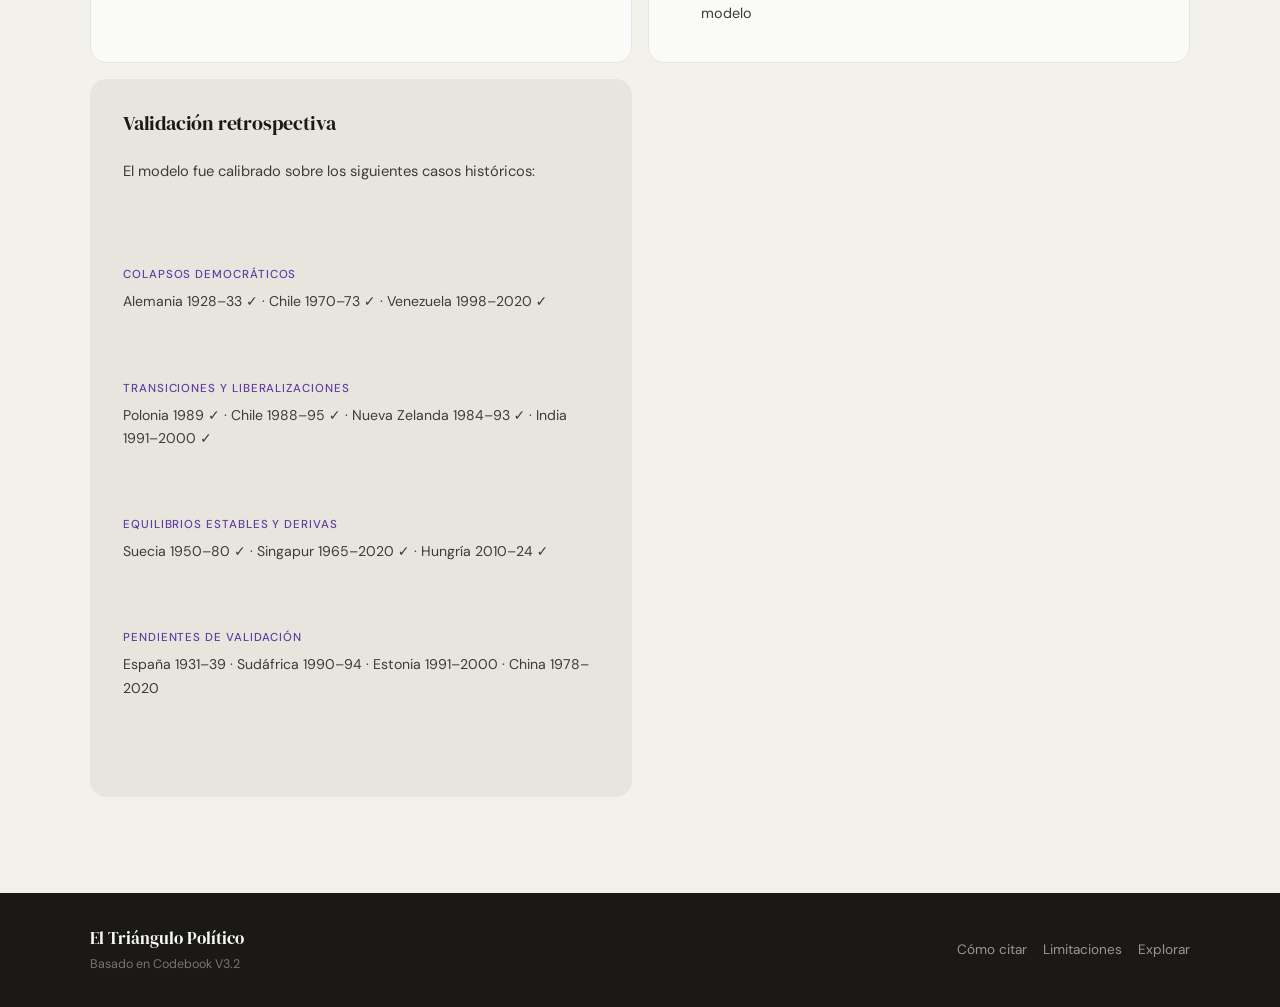
==== commit 8af85af2: "Update index.html" ====
--- a/index.html
+++ b/index.html
@@ -164,8 +164,8 @@
               fill="rgba(74,144,217,0.55)" letter-spacing="0.04em">Zona de estados democráticos</text>
 
         <!-- Etiquetas de zona -->
-        <text class="zone-label" x="320" y="175" text-anchor="middle">Liberalismo</text>
-        <text class="zone-label" x="320" y="380" text-anchor="middle">Intervencionismo</text>
+        <text class="zone-label" x="320" y="145" text-anchor="middle">Liberalismo</text>
+        <text class="zone-label" x="320" y="360" text-anchor="middle">Intervencionismo</text>
 
         <!-- Etiquetas laterales -->
         <text x="165" y="262" text-anchor="middle" class="side-label" transform="rotate(-60,165,262)">Extrema izquierda</text>
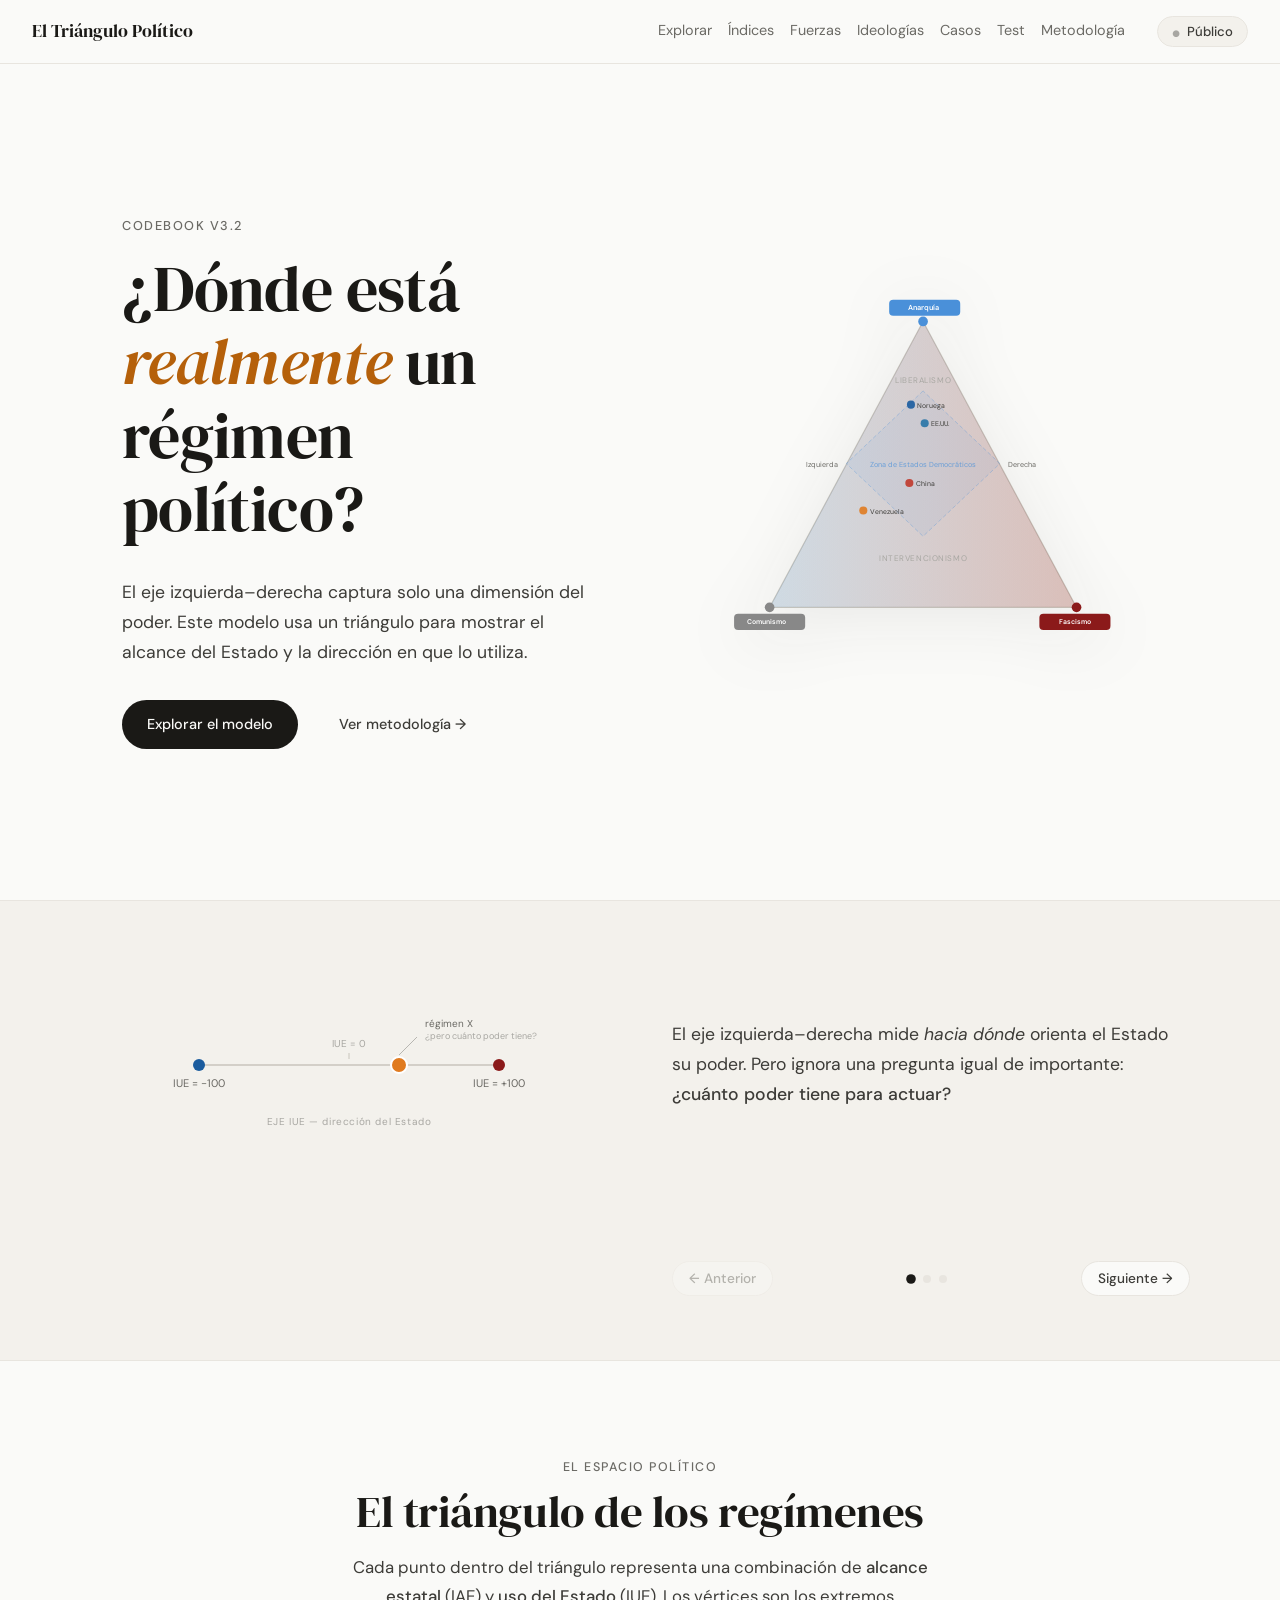
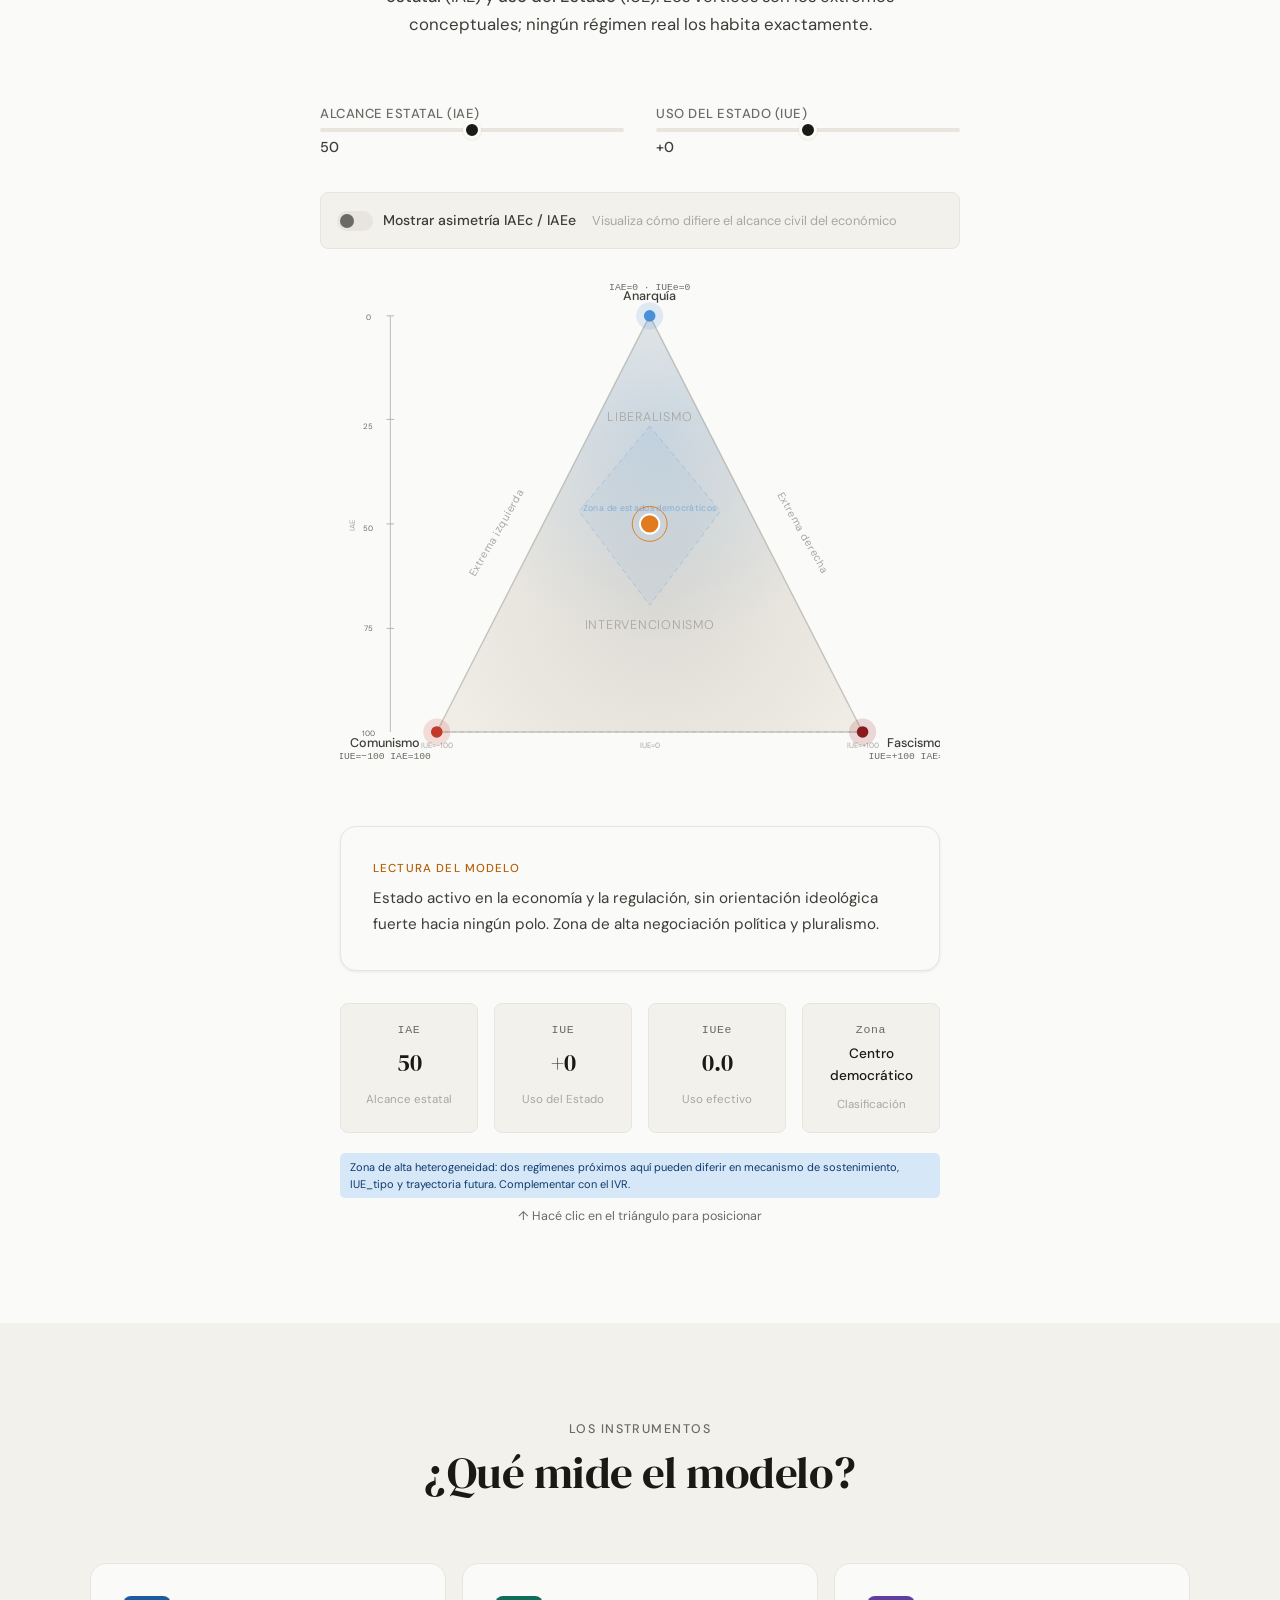
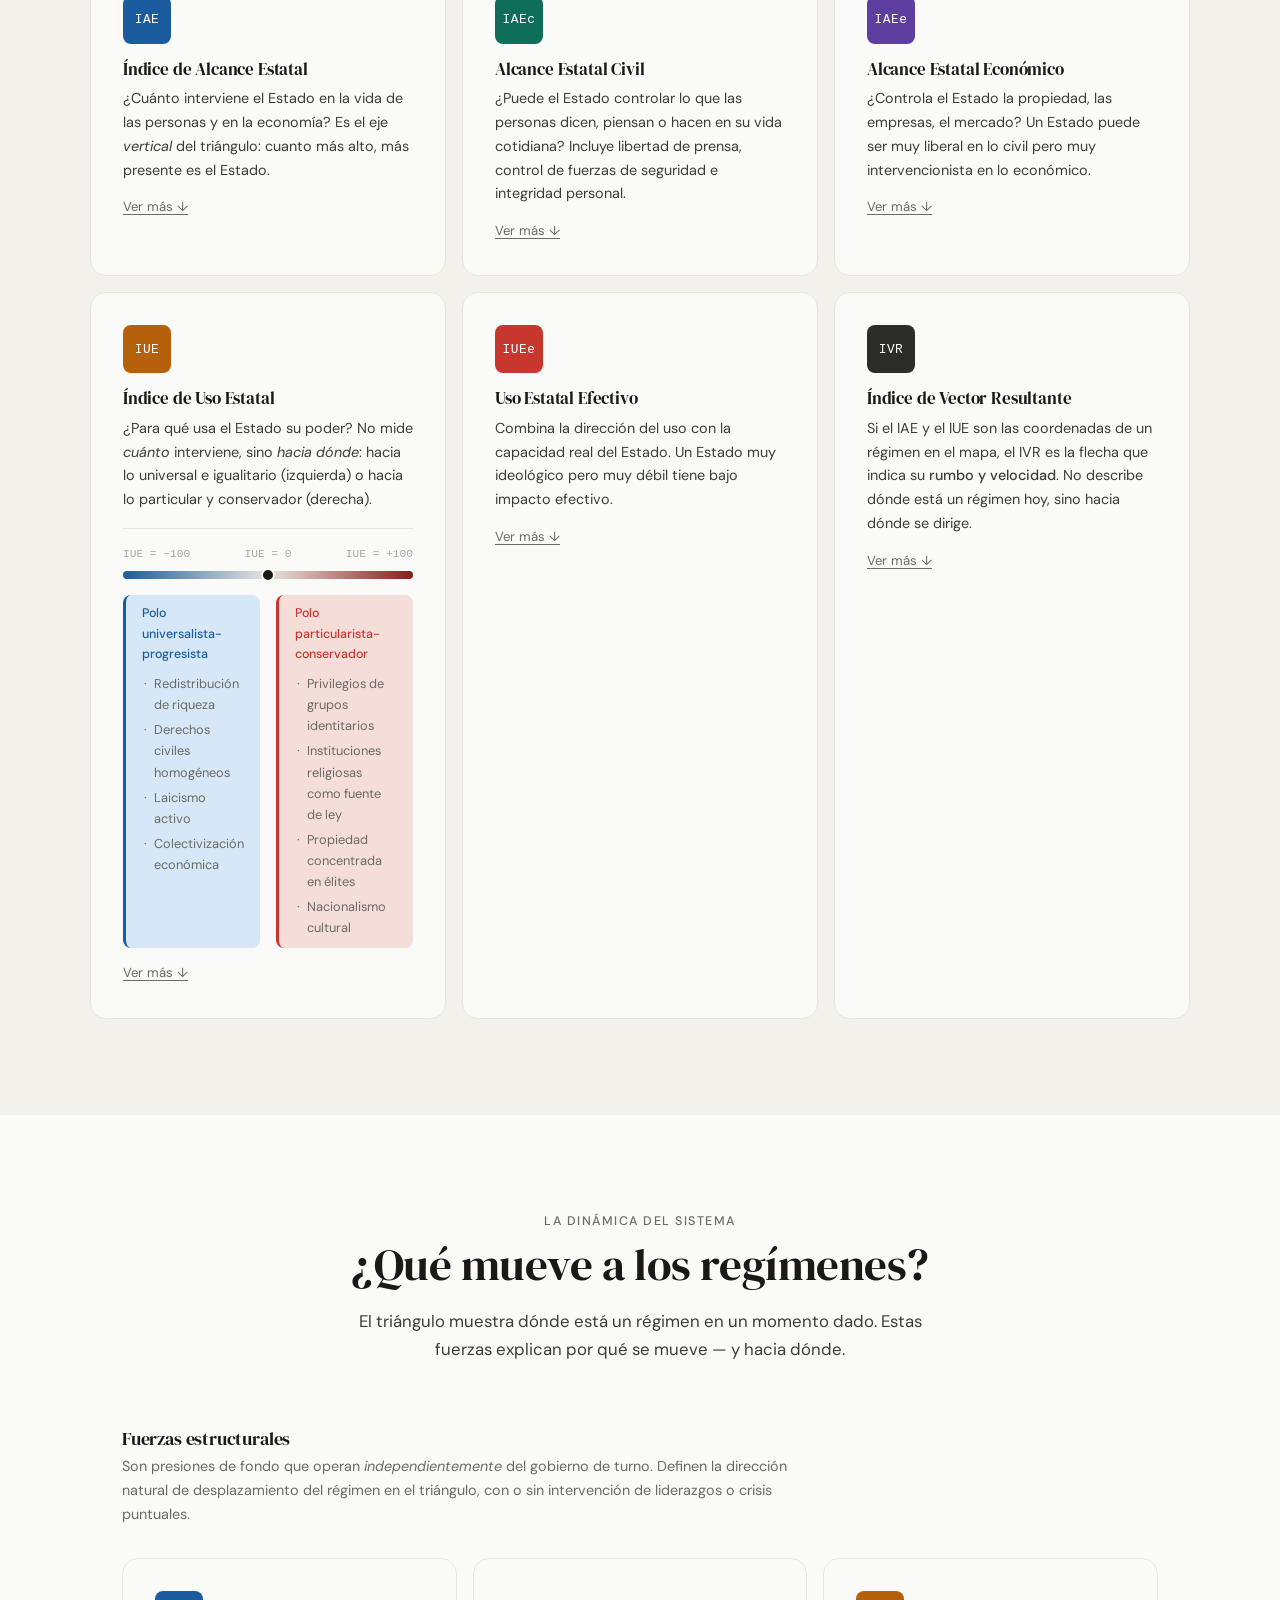
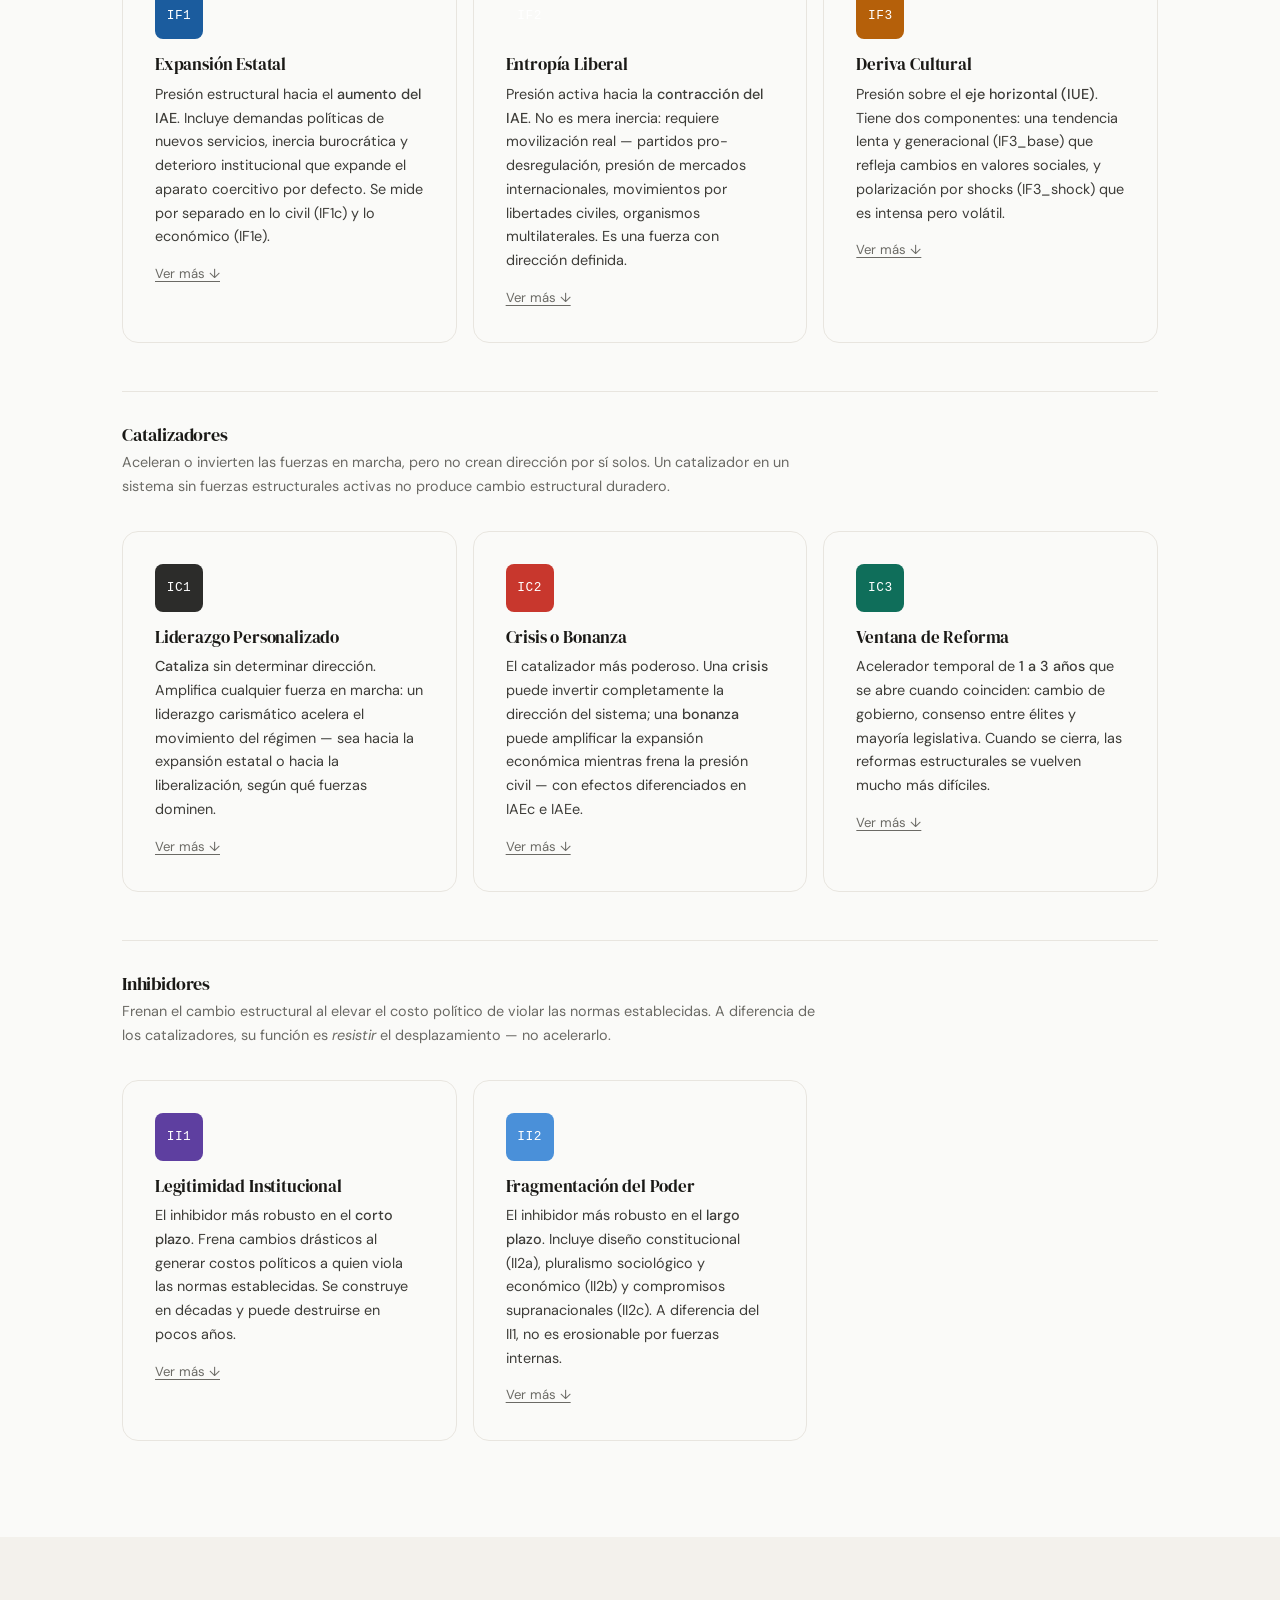
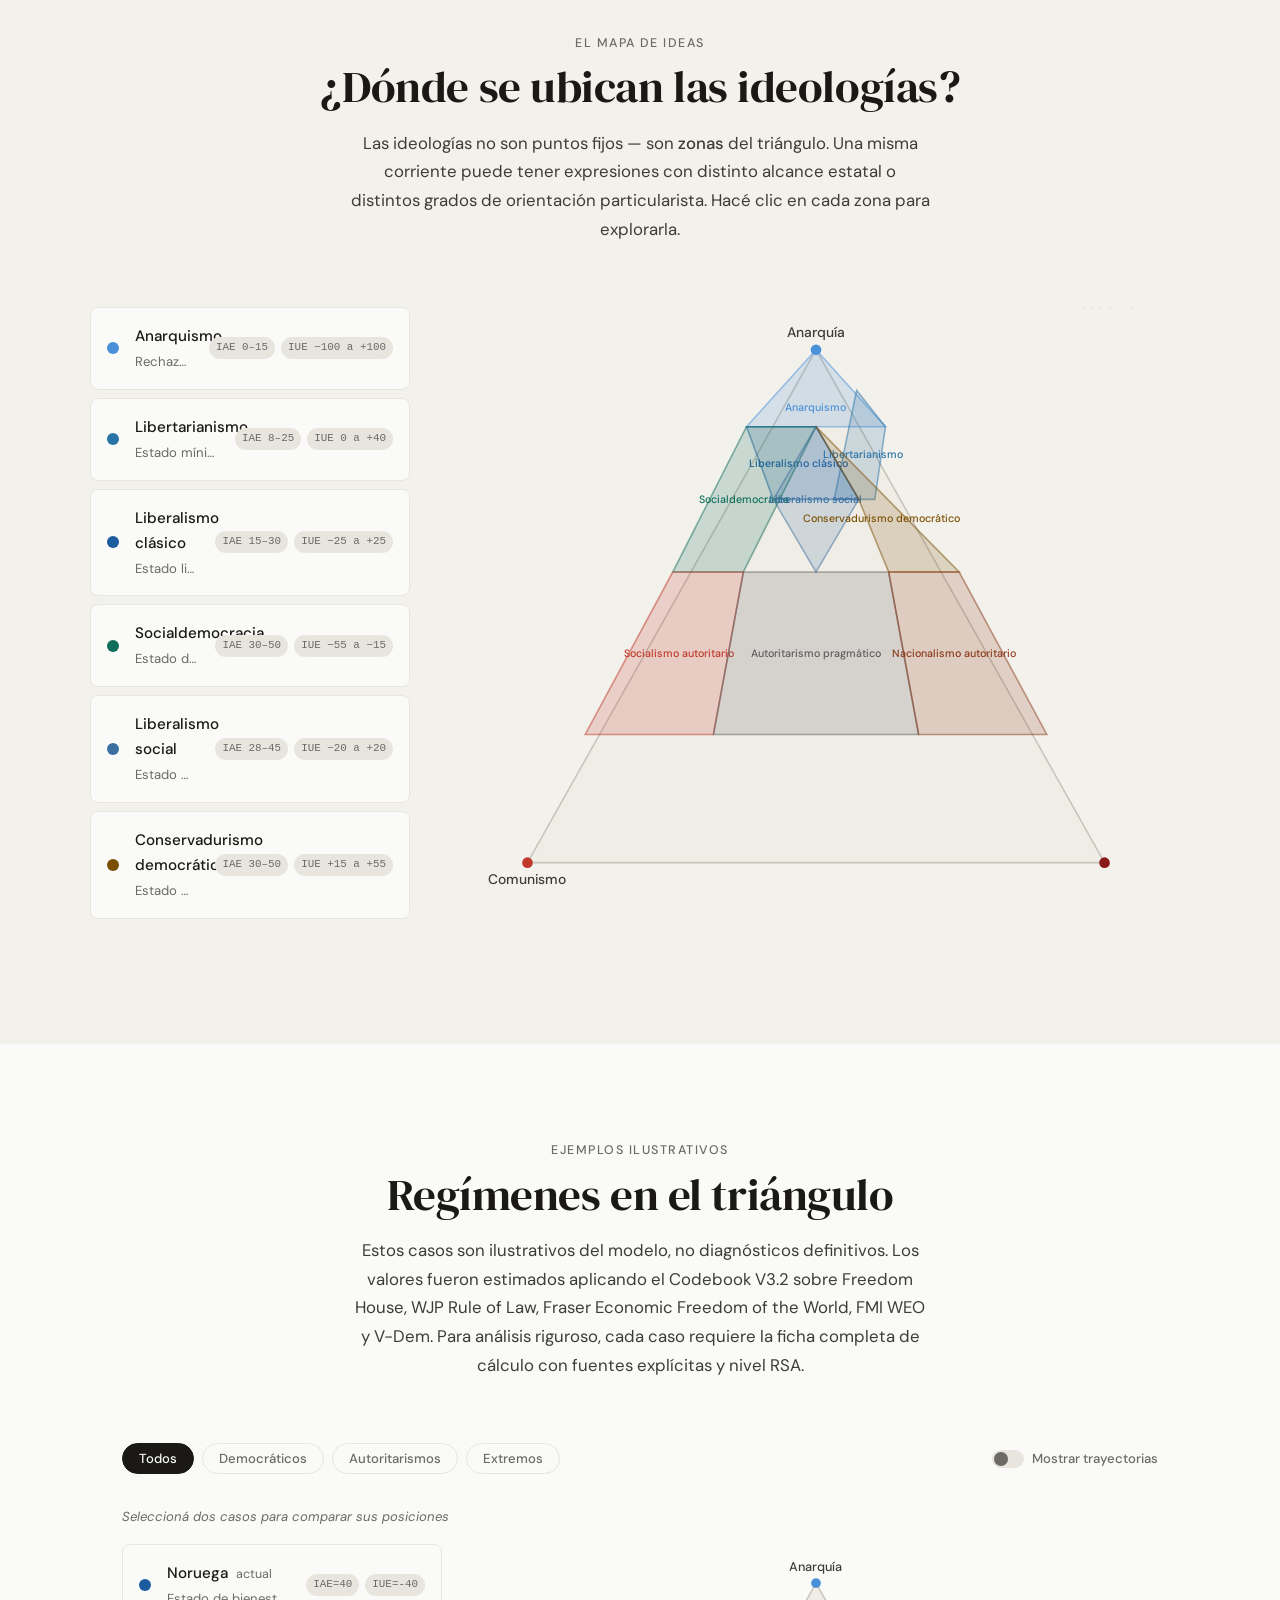
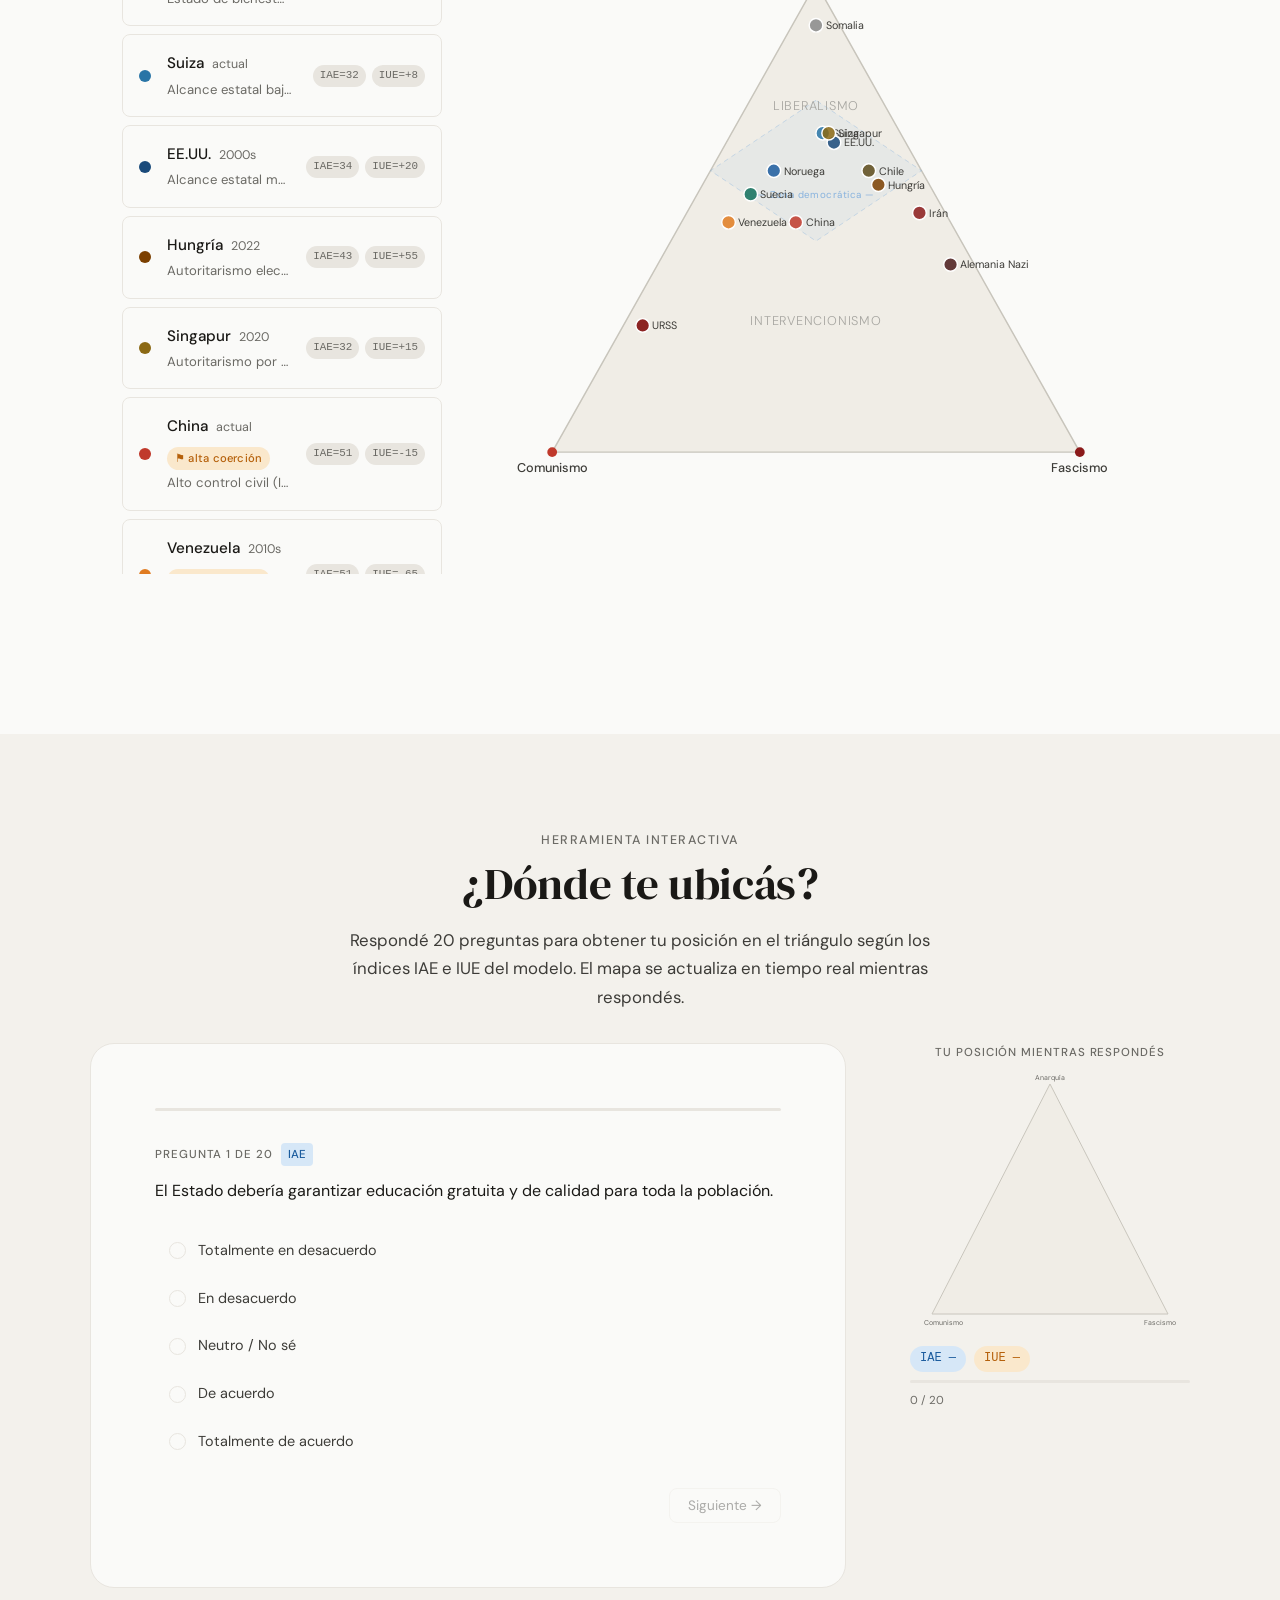
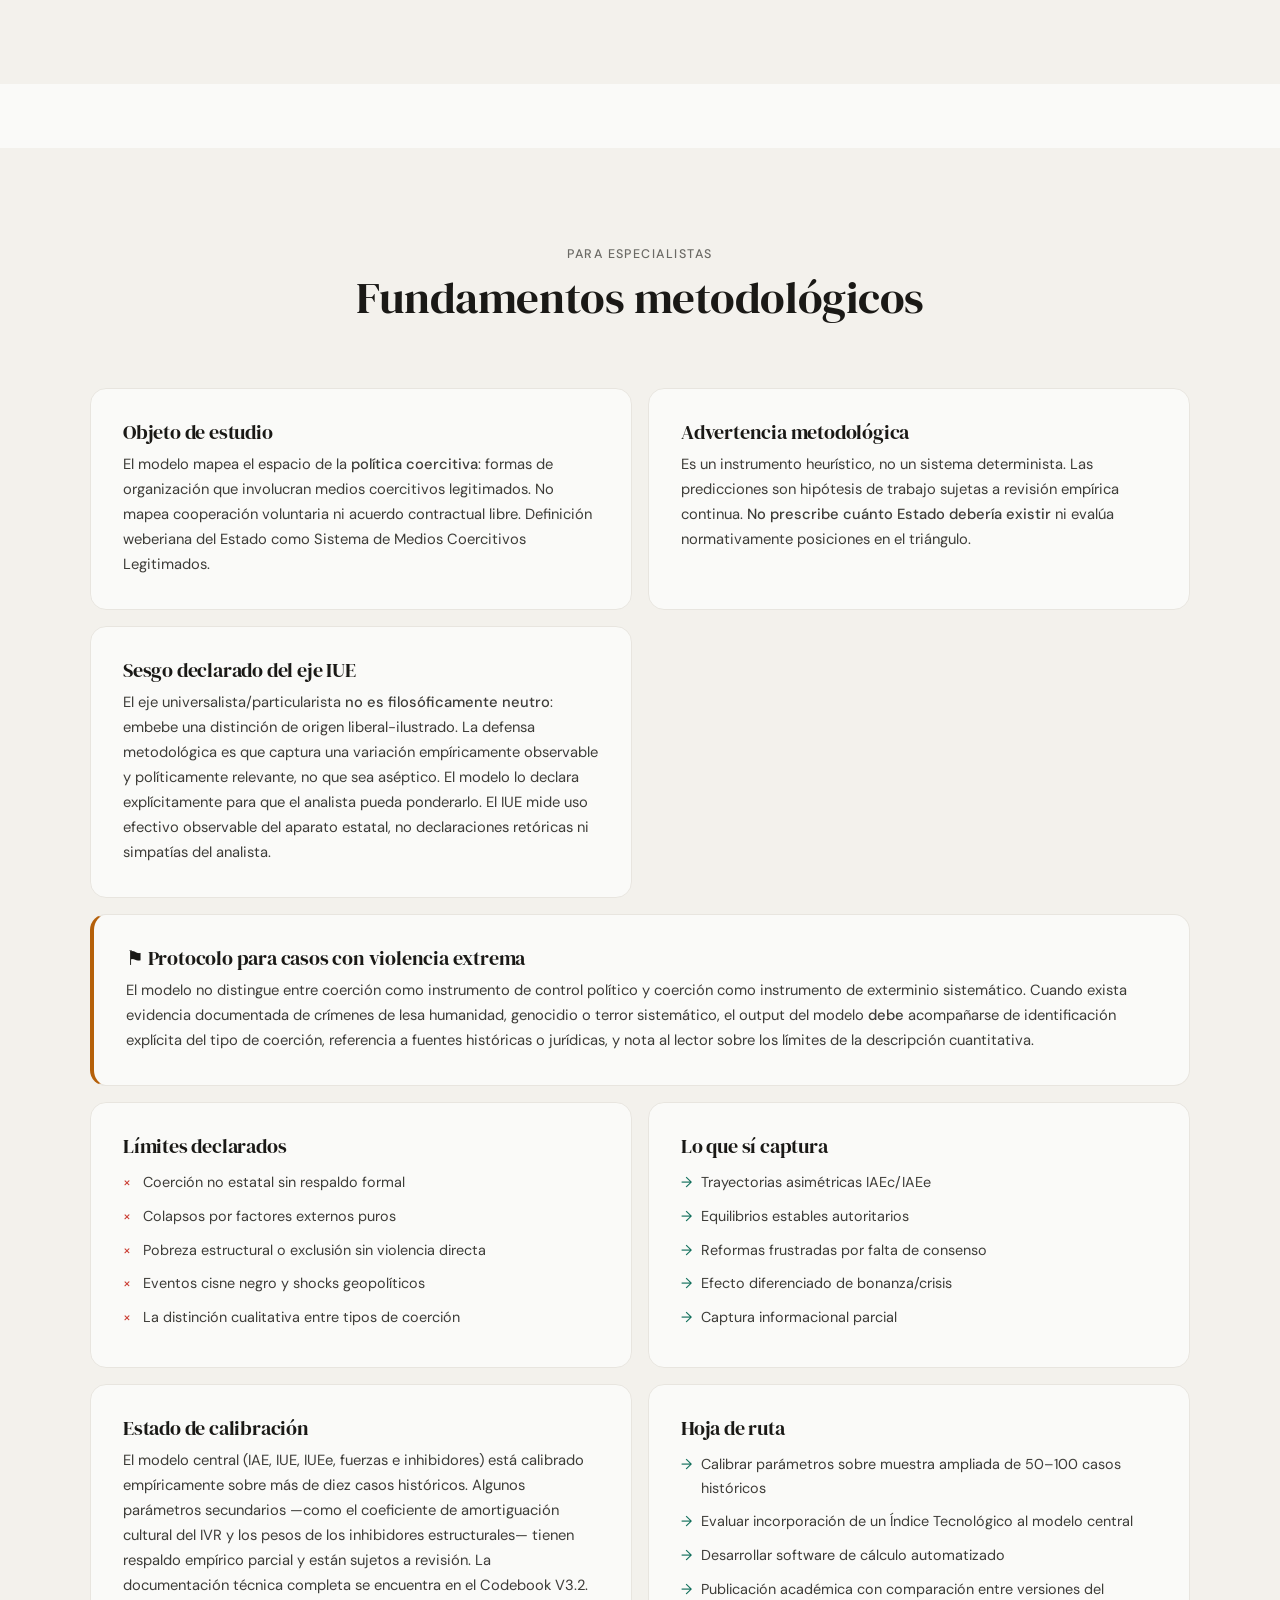
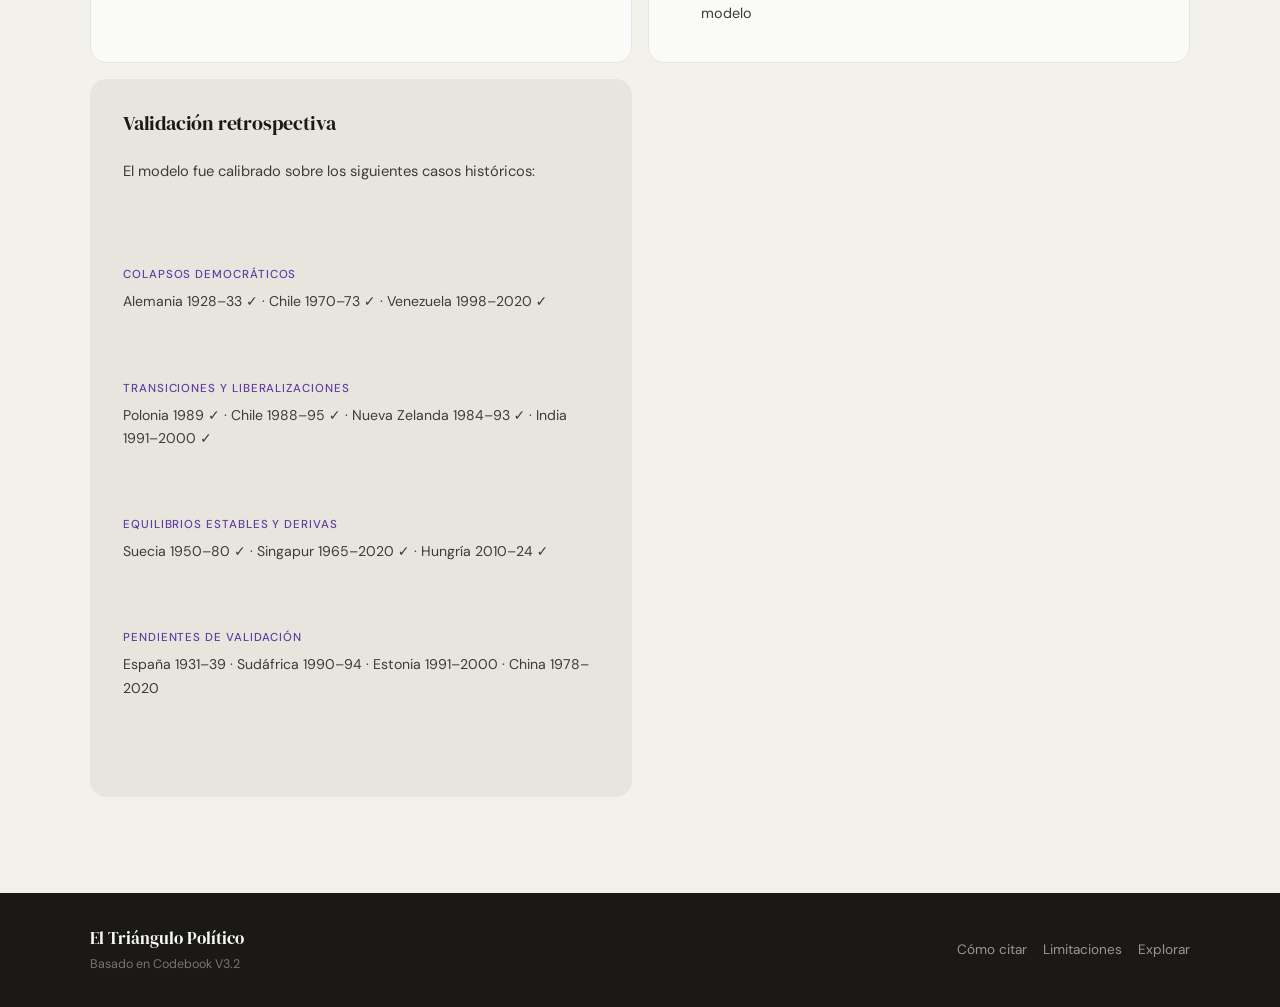
==== commit cf4edaa8: "Update index.html" ====
--- a/index.html
+++ b/index.html
@@ -156,10 +156,10 @@
 
         <!-- Zona democrática IAE 25-55 -->
         <polygon
-          points="320,143 262,238 320,323 438,238"
+          points="320,150 247,238 320,335 393,238"
           fill="rgba(74,144,217,0.06)" stroke="rgba(74,144,217,0.30)"
           stroke-width="1" stroke-dasharray="5 4"/>
-        <text x="320" y="225" text-anchor="middle"
+        <text x="320" y="238" text-anchor="middle"
               font-family="DM Sans,sans-serif" font-size="9"
               fill="rgba(74,144,217,0.55)" letter-spacing="0.04em">Zona de estados democráticos</text>
 
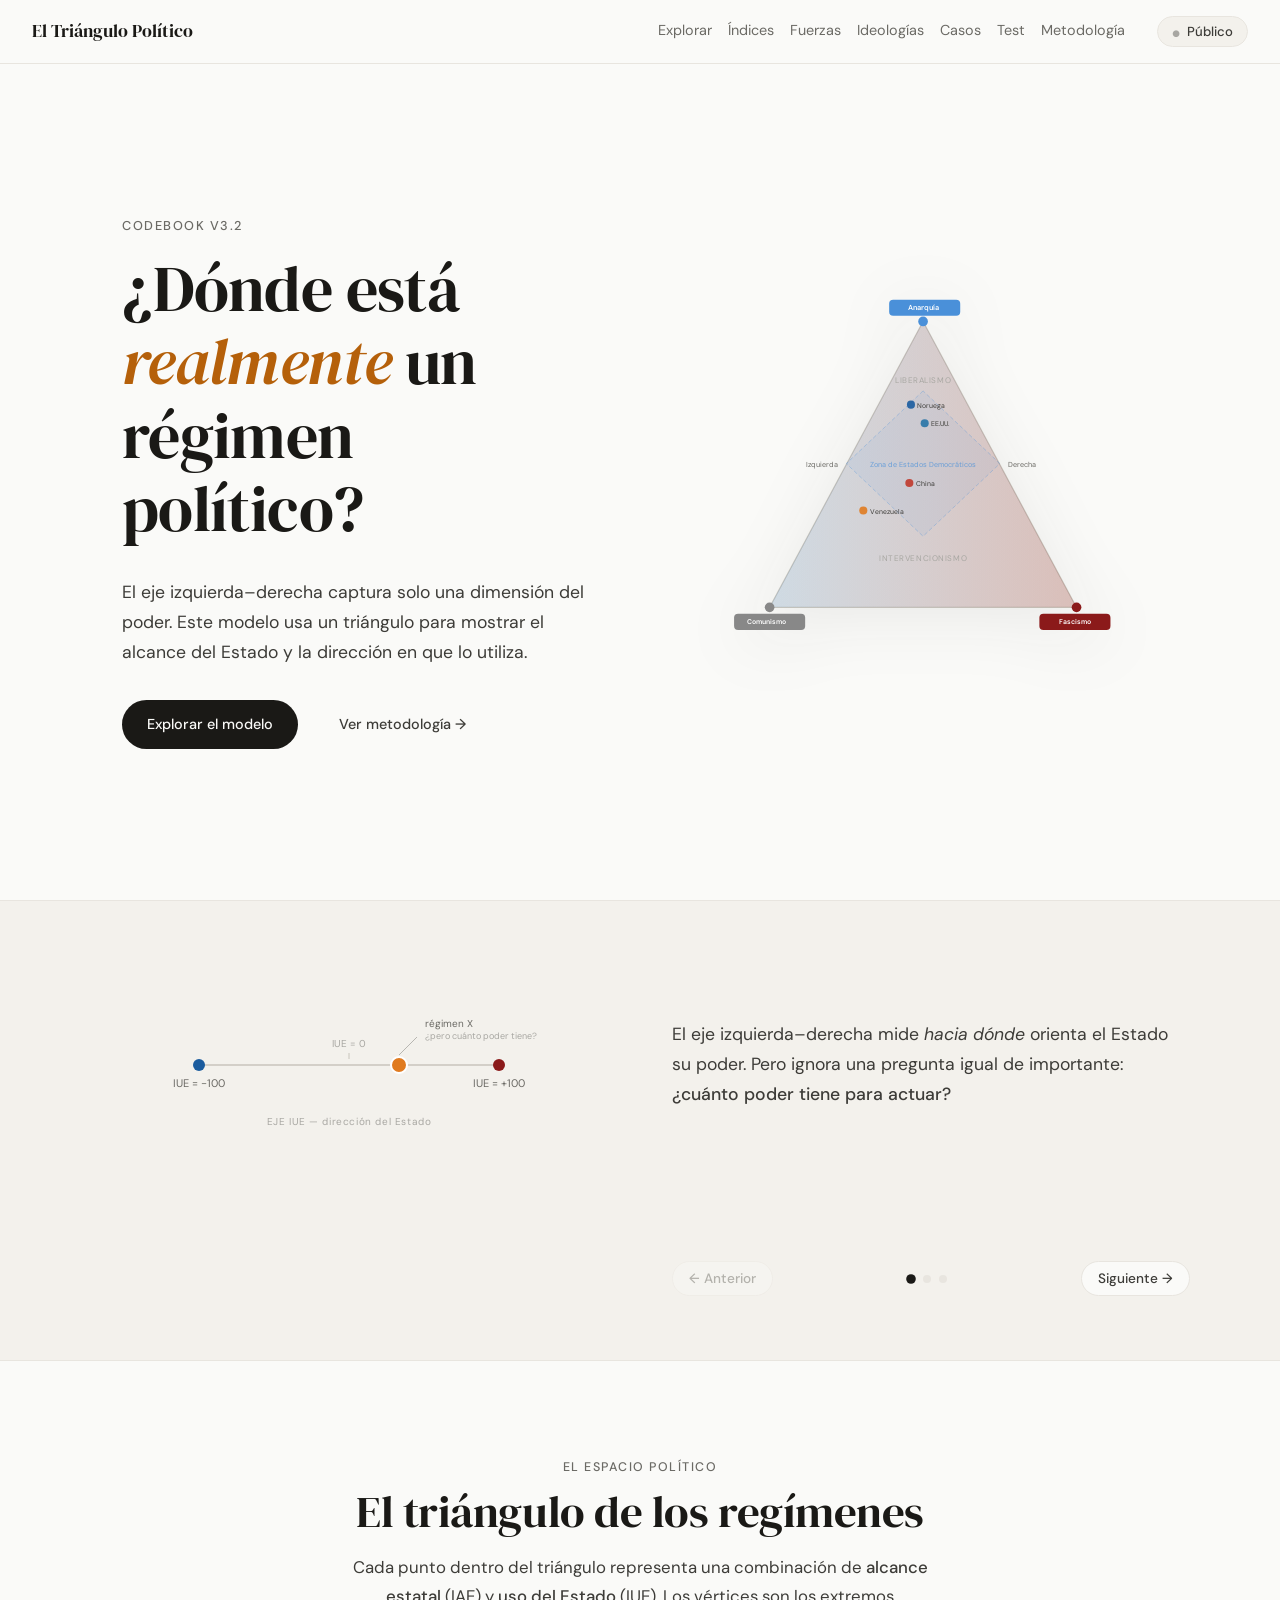
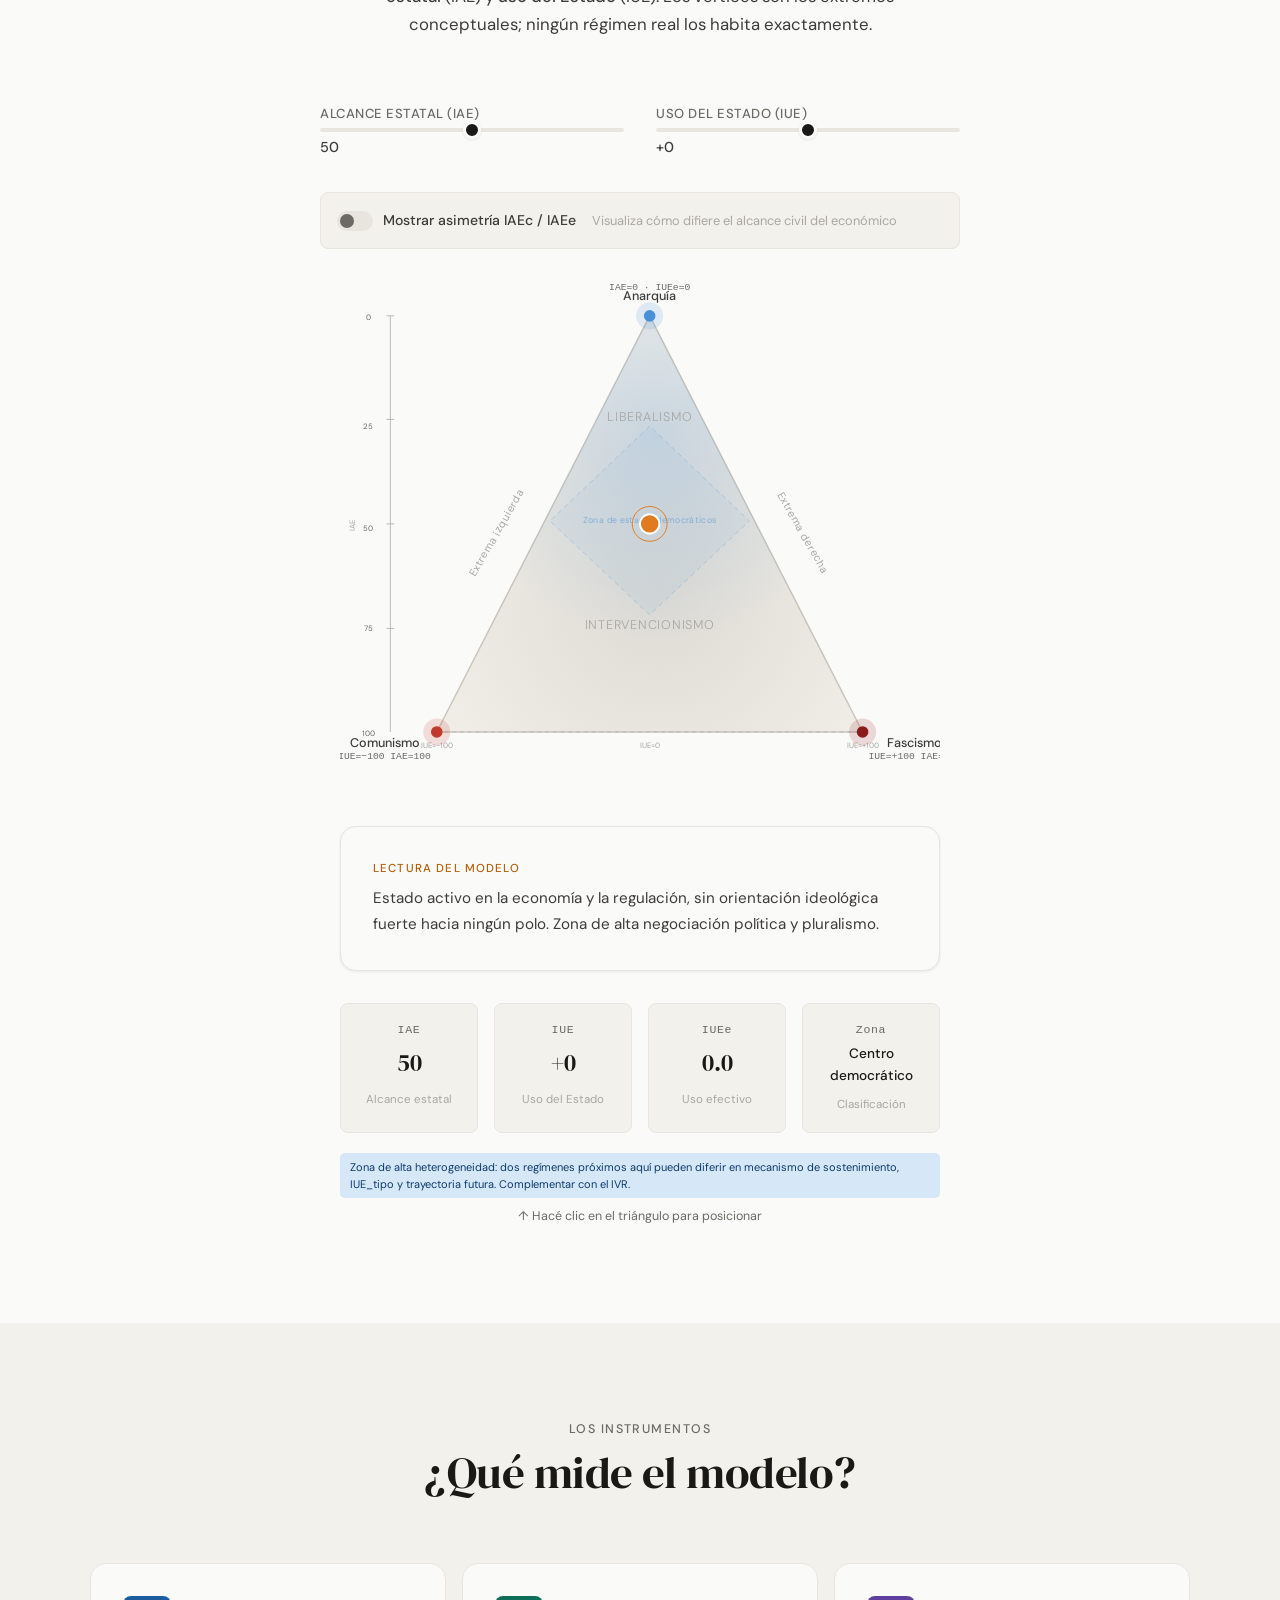
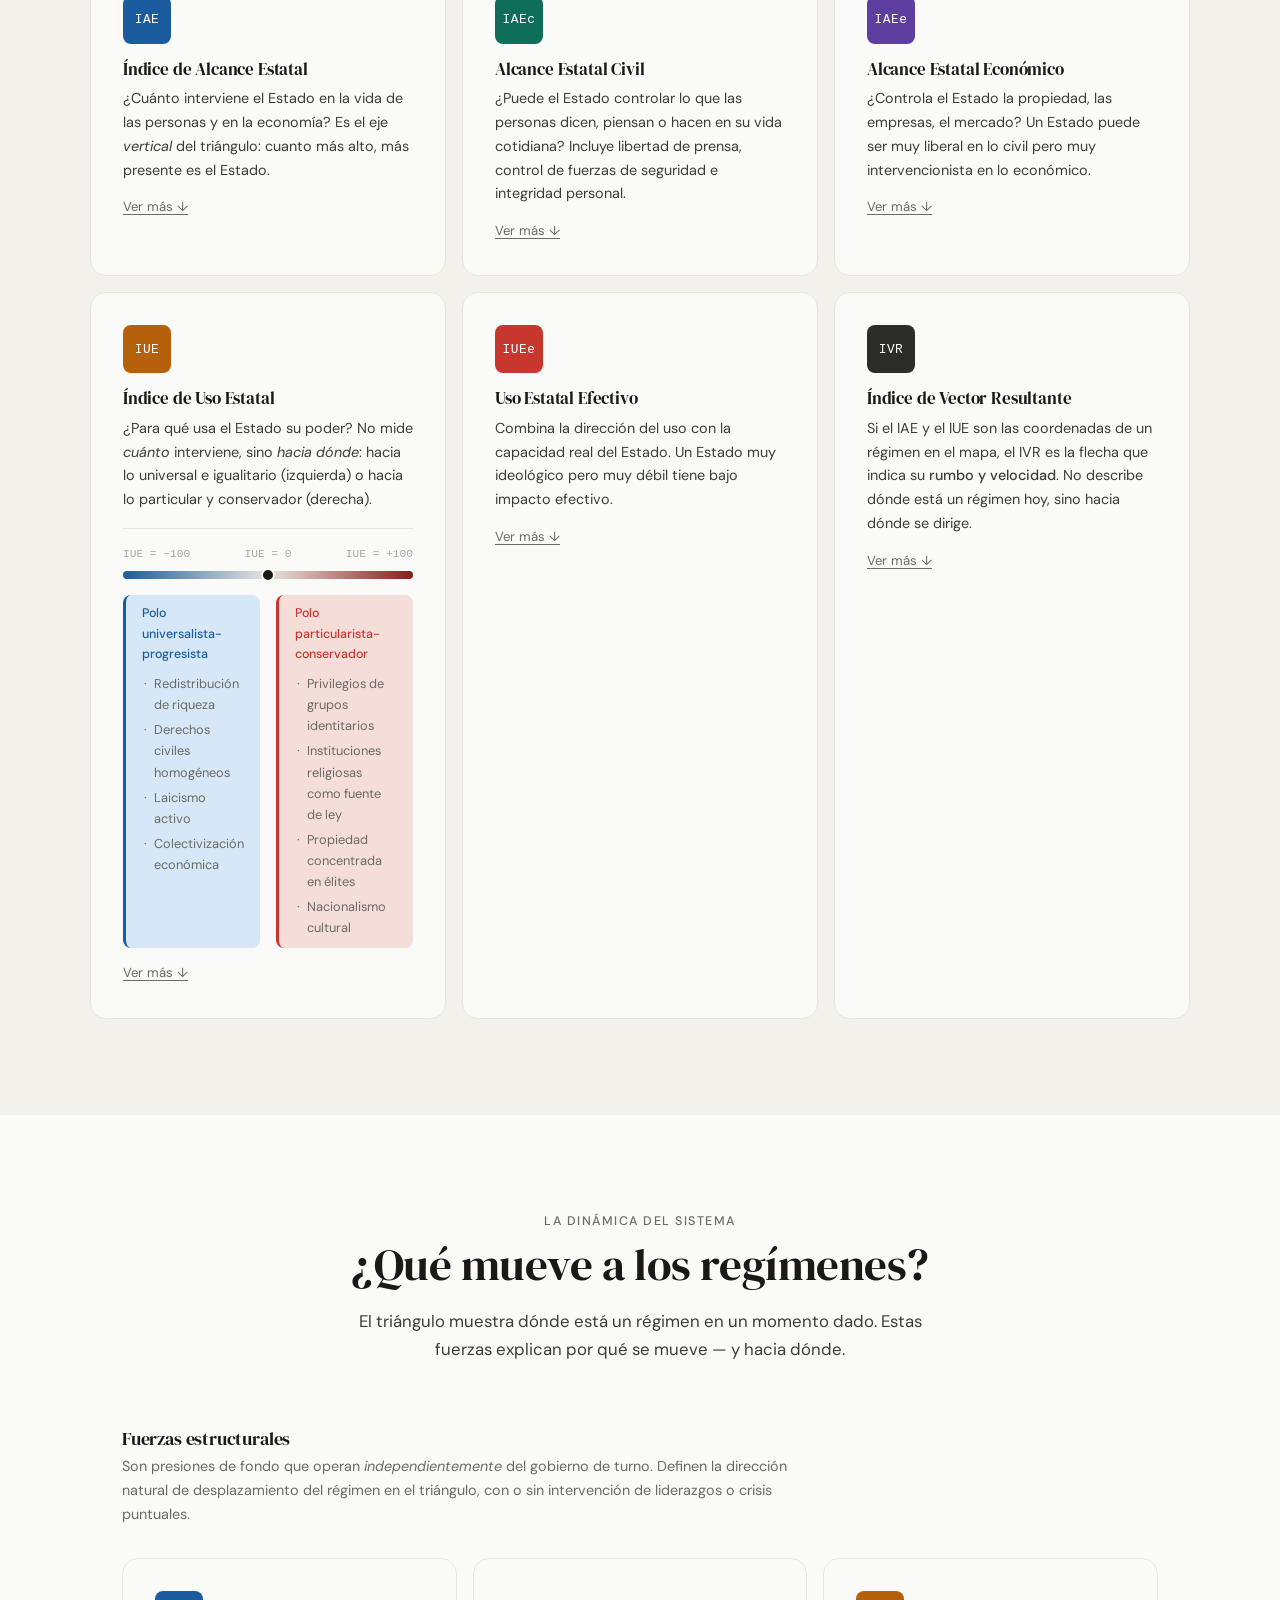
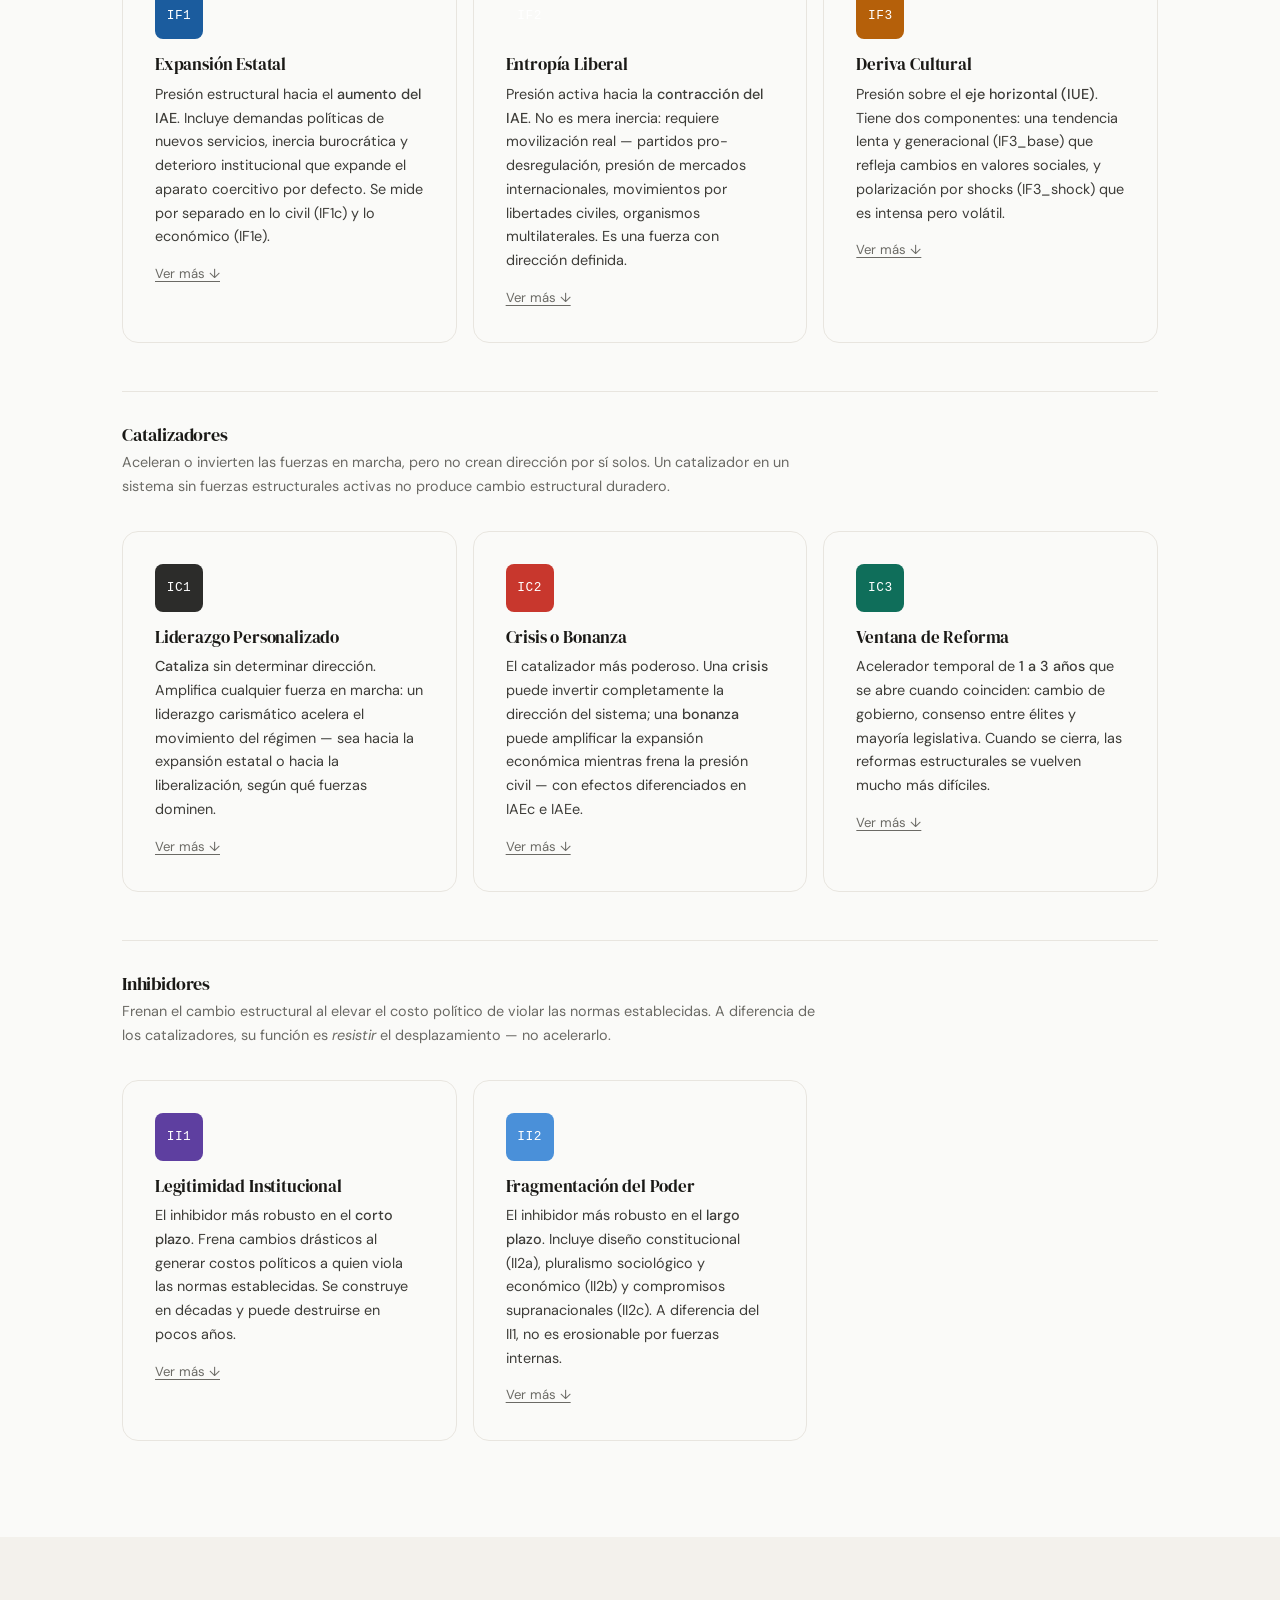
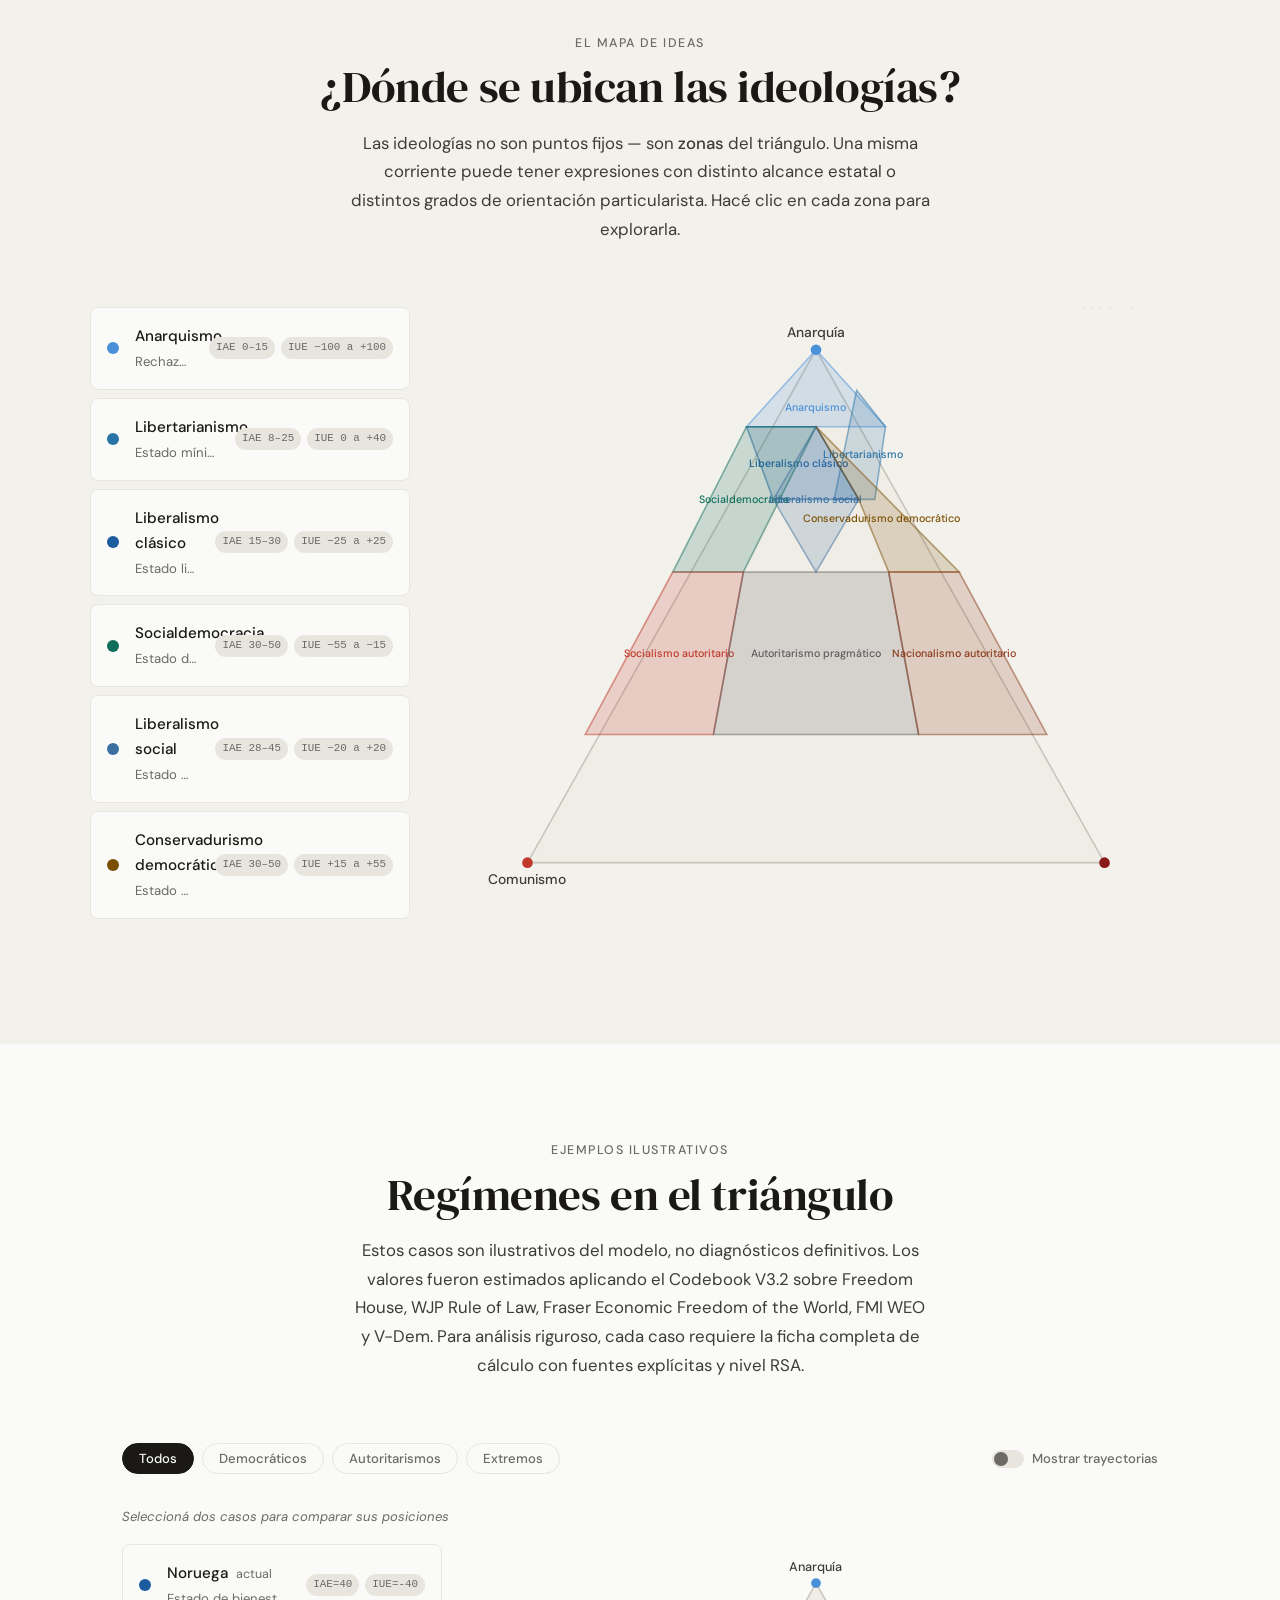
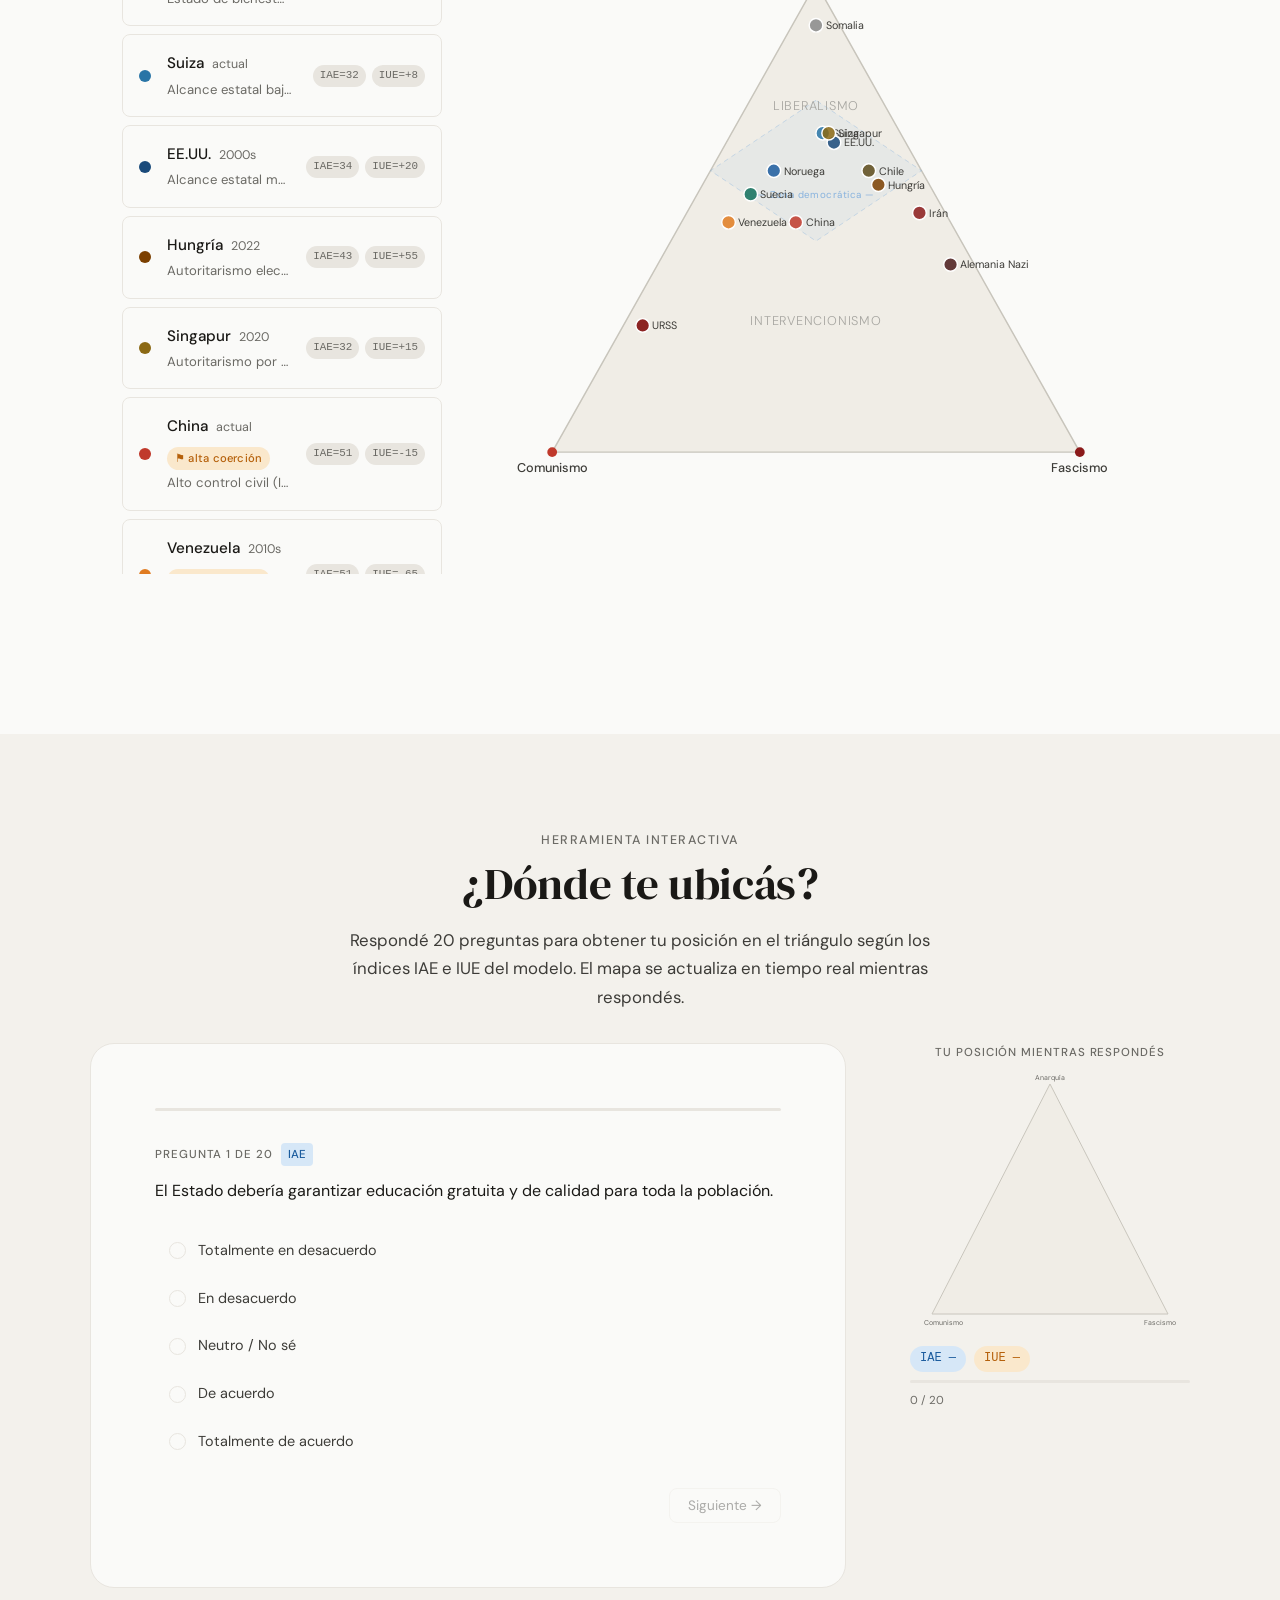
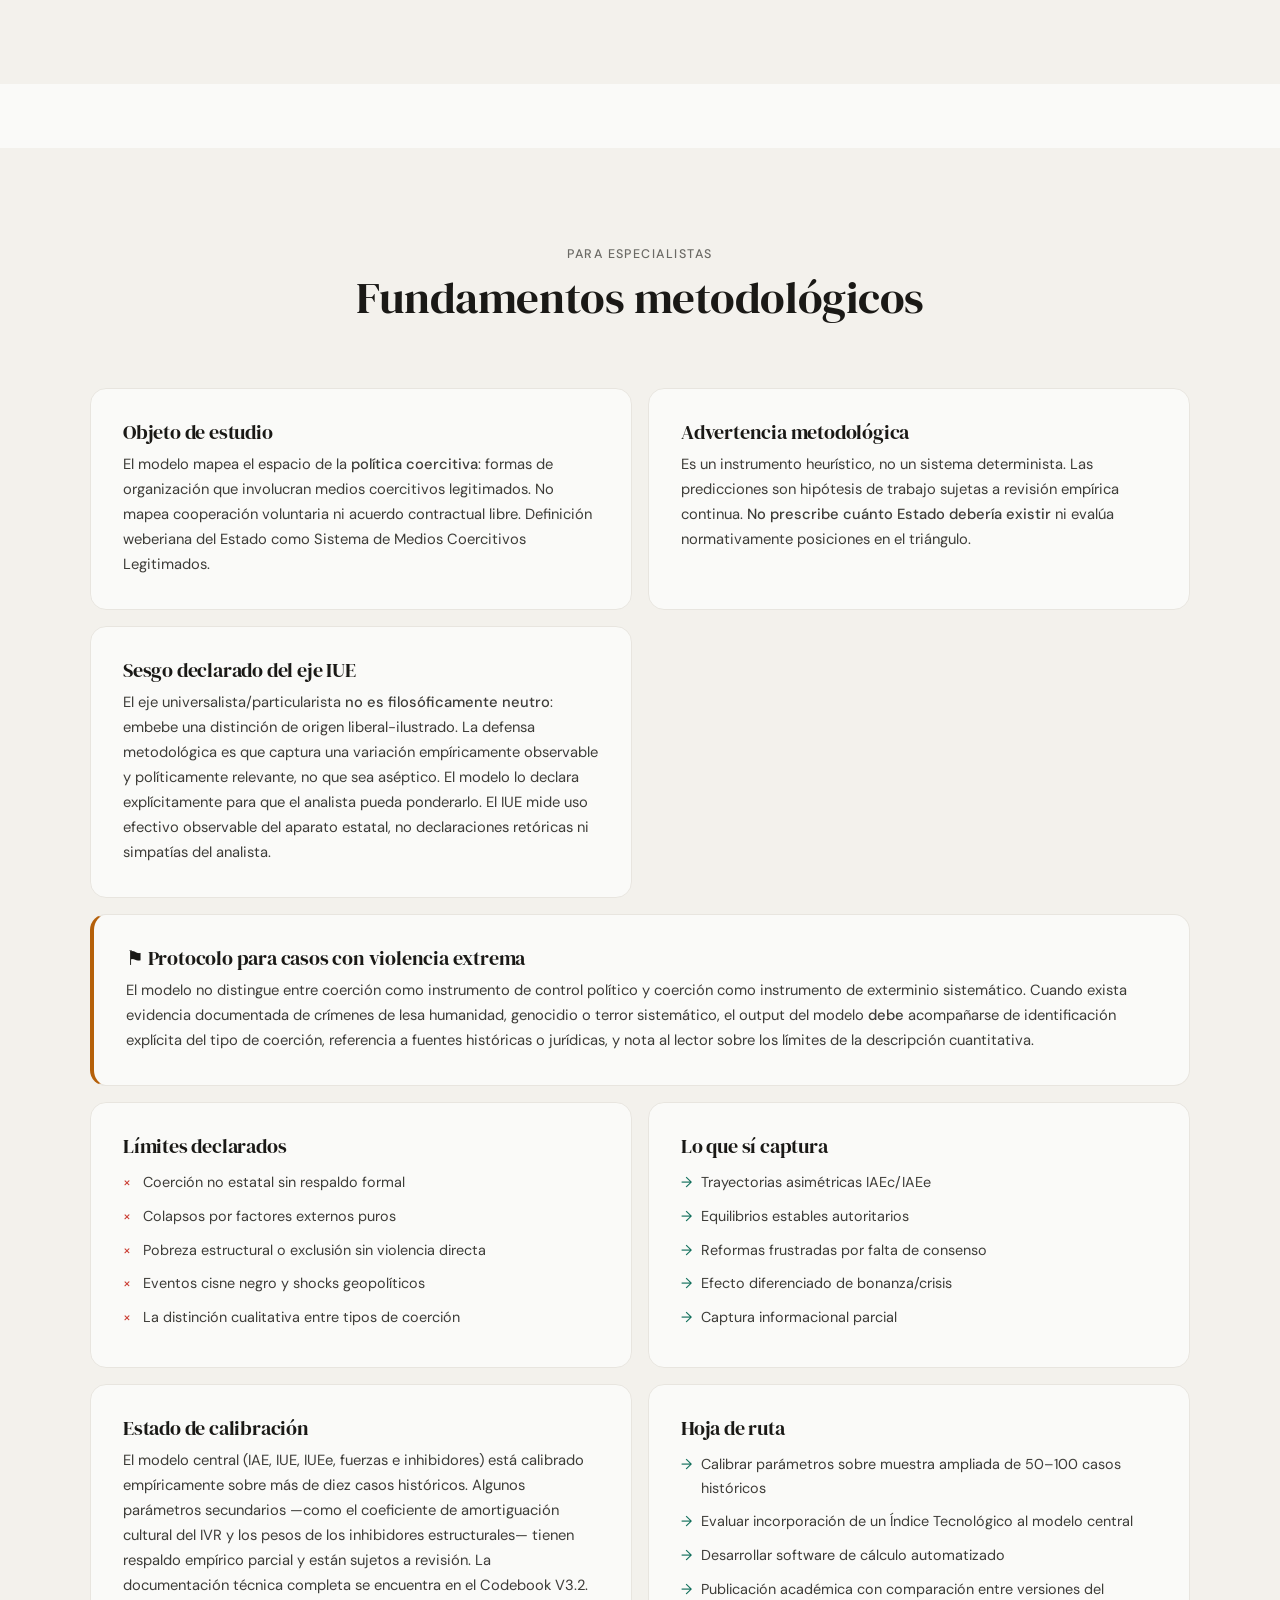
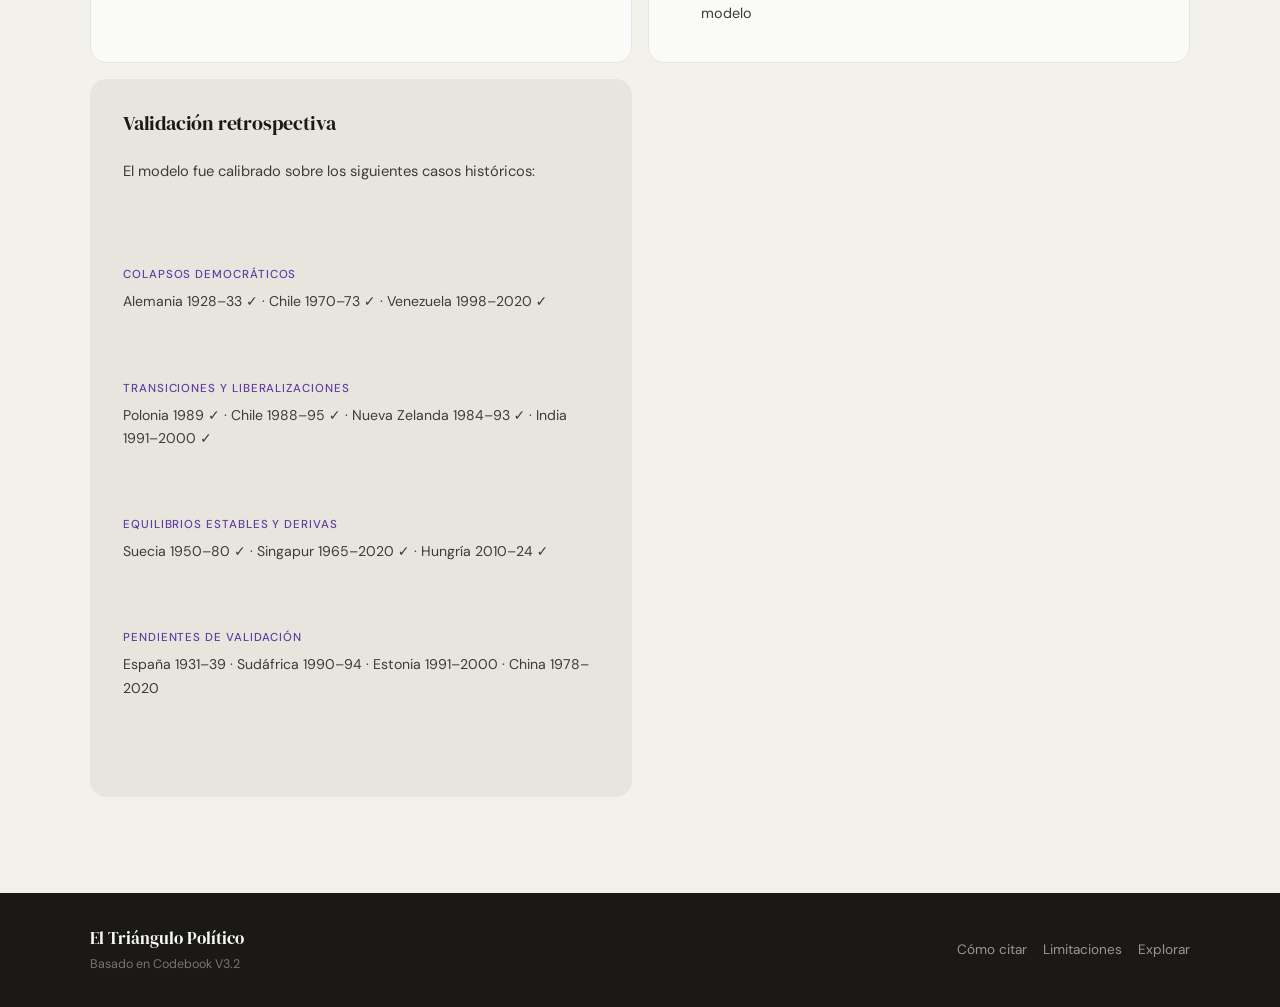
==== commit 6dda714f: "Update index.html" ====
--- a/index.html
+++ b/index.html
@@ -156,10 +156,10 @@
 
         <!-- Zona democrática IAE 25-55 -->
         <polygon
-          points="320,150 247,238 320,335 393,238"
+          points="320,150 217,248 320,345 423,248"
           fill="rgba(74,144,217,0.06)" stroke="rgba(74,144,217,0.30)"
           stroke-width="1" stroke-dasharray="5 4"/>
-        <text x="320" y="238" text-anchor="middle"
+        <text x="320" y="250" text-anchor="middle"
               font-family="DM Sans,sans-serif" font-size="9"
               fill="rgba(74,144,217,0.55)" letter-spacing="0.04em">Zona de estados democráticos</text>
 
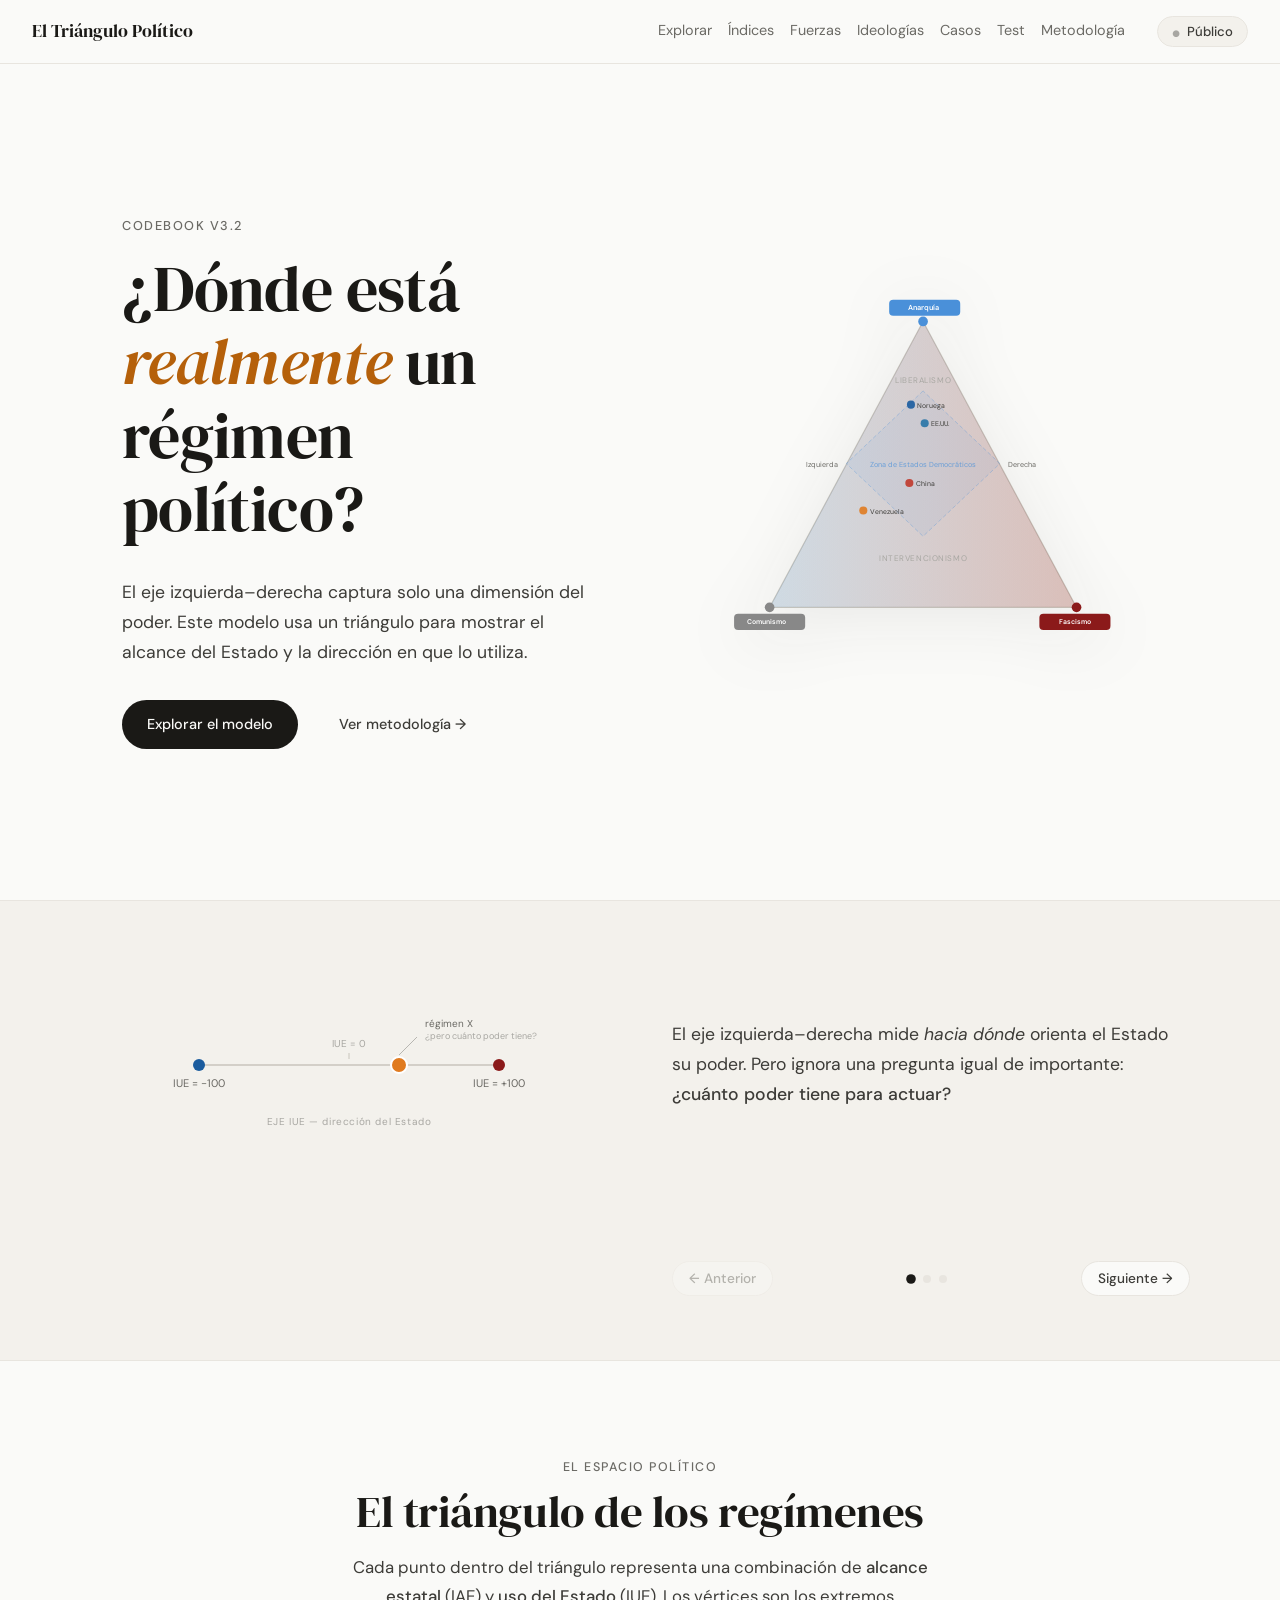
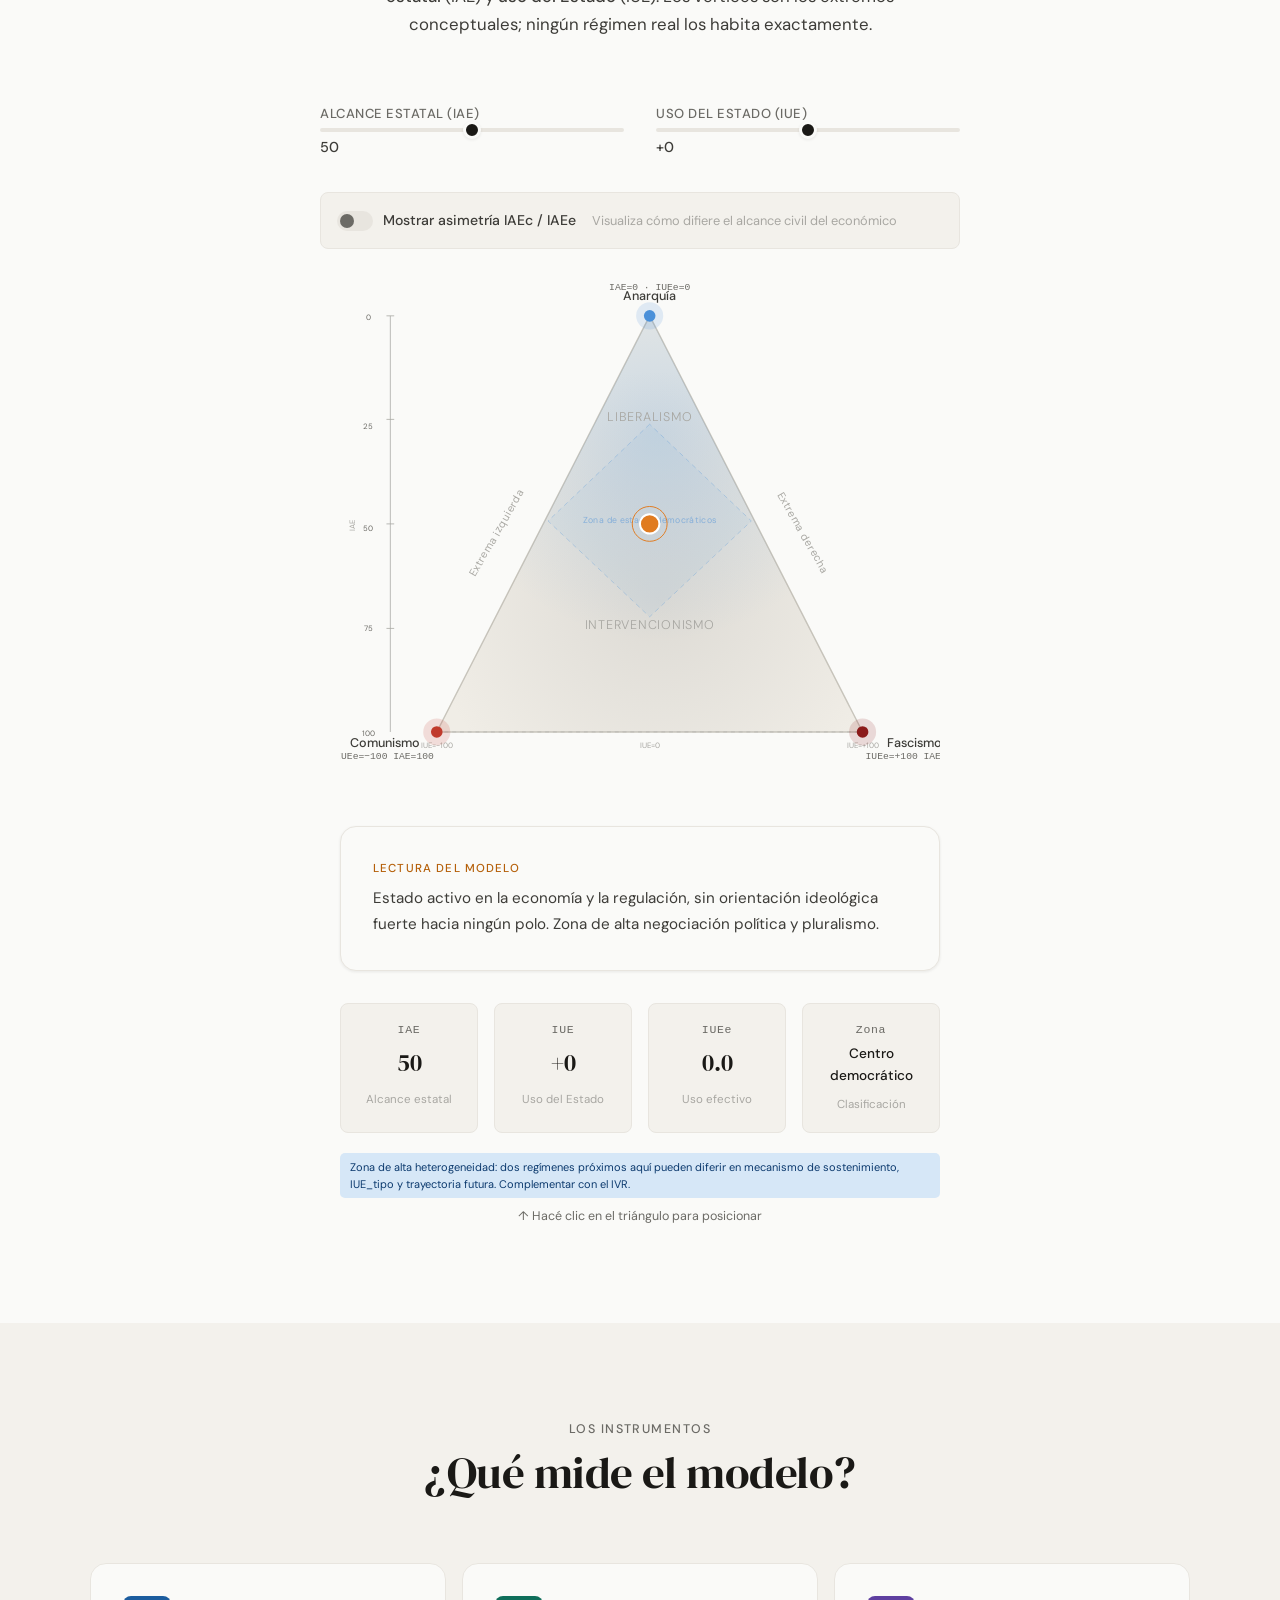
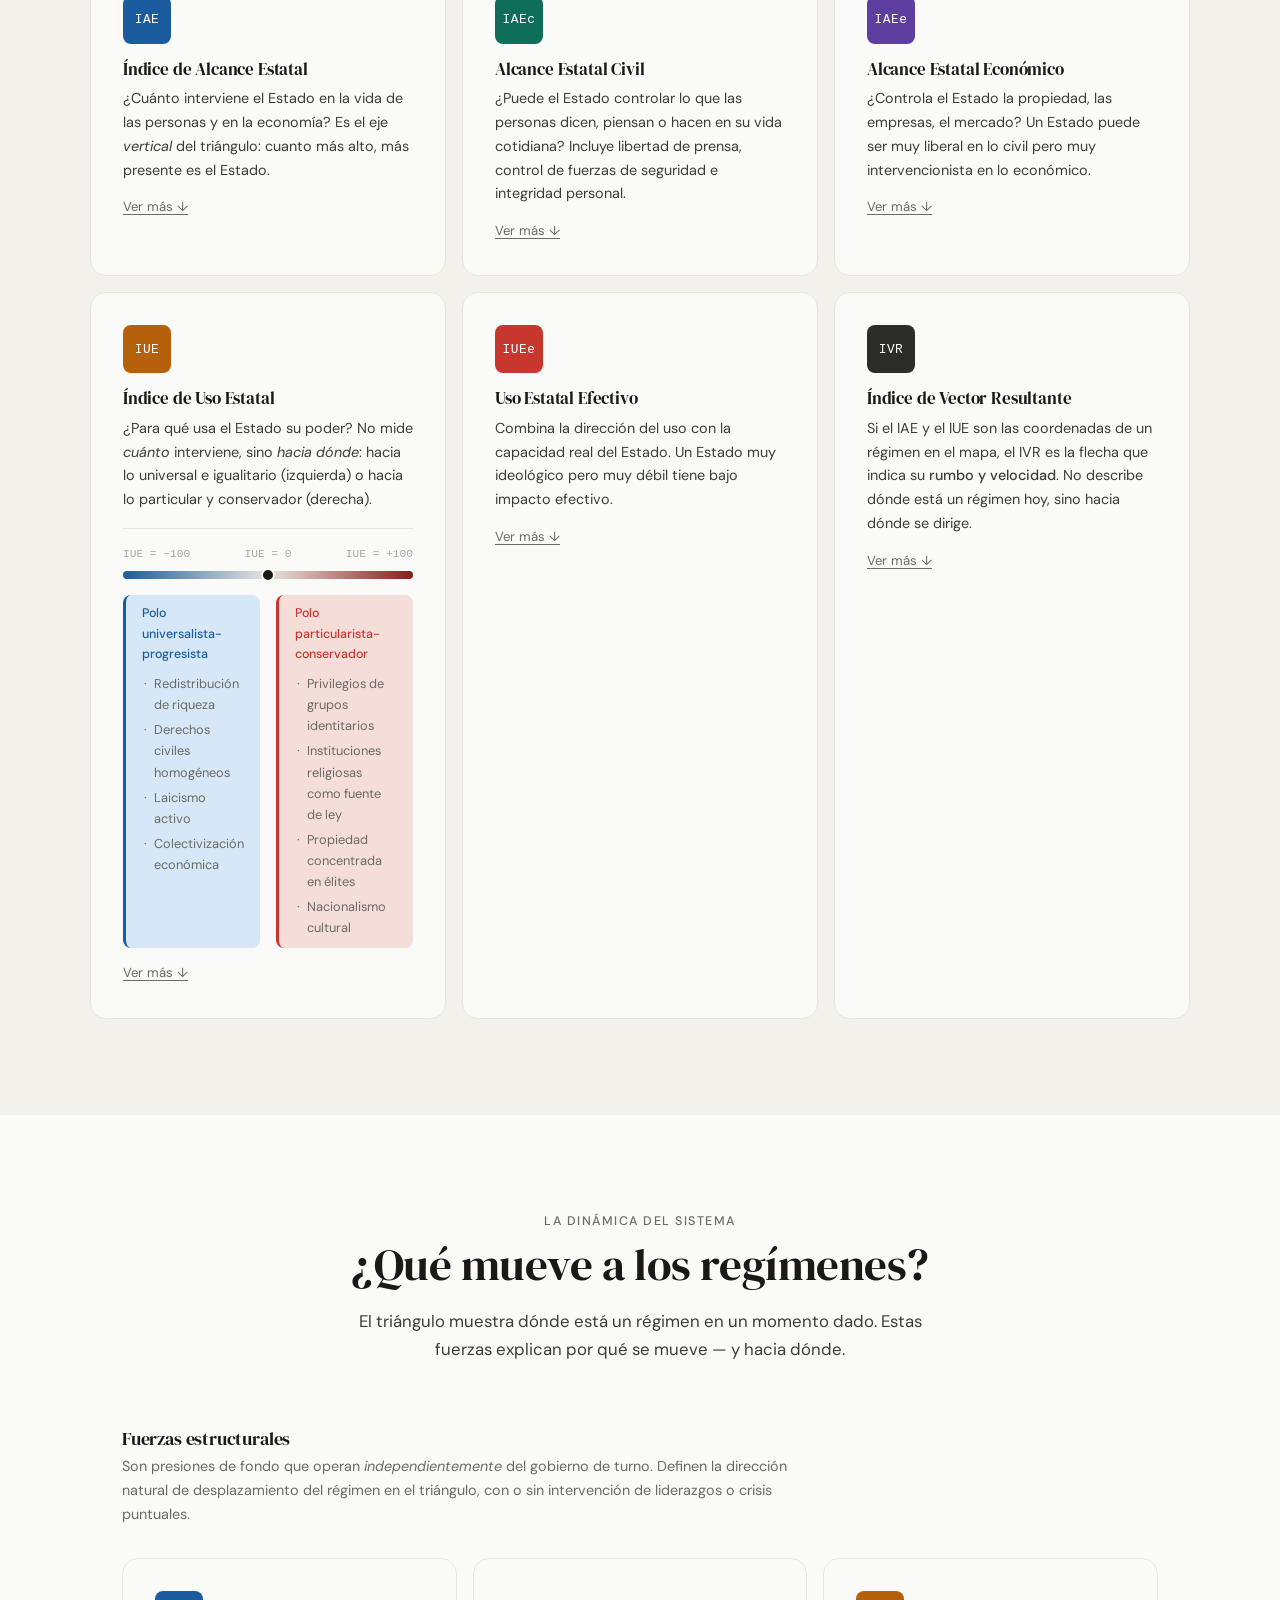
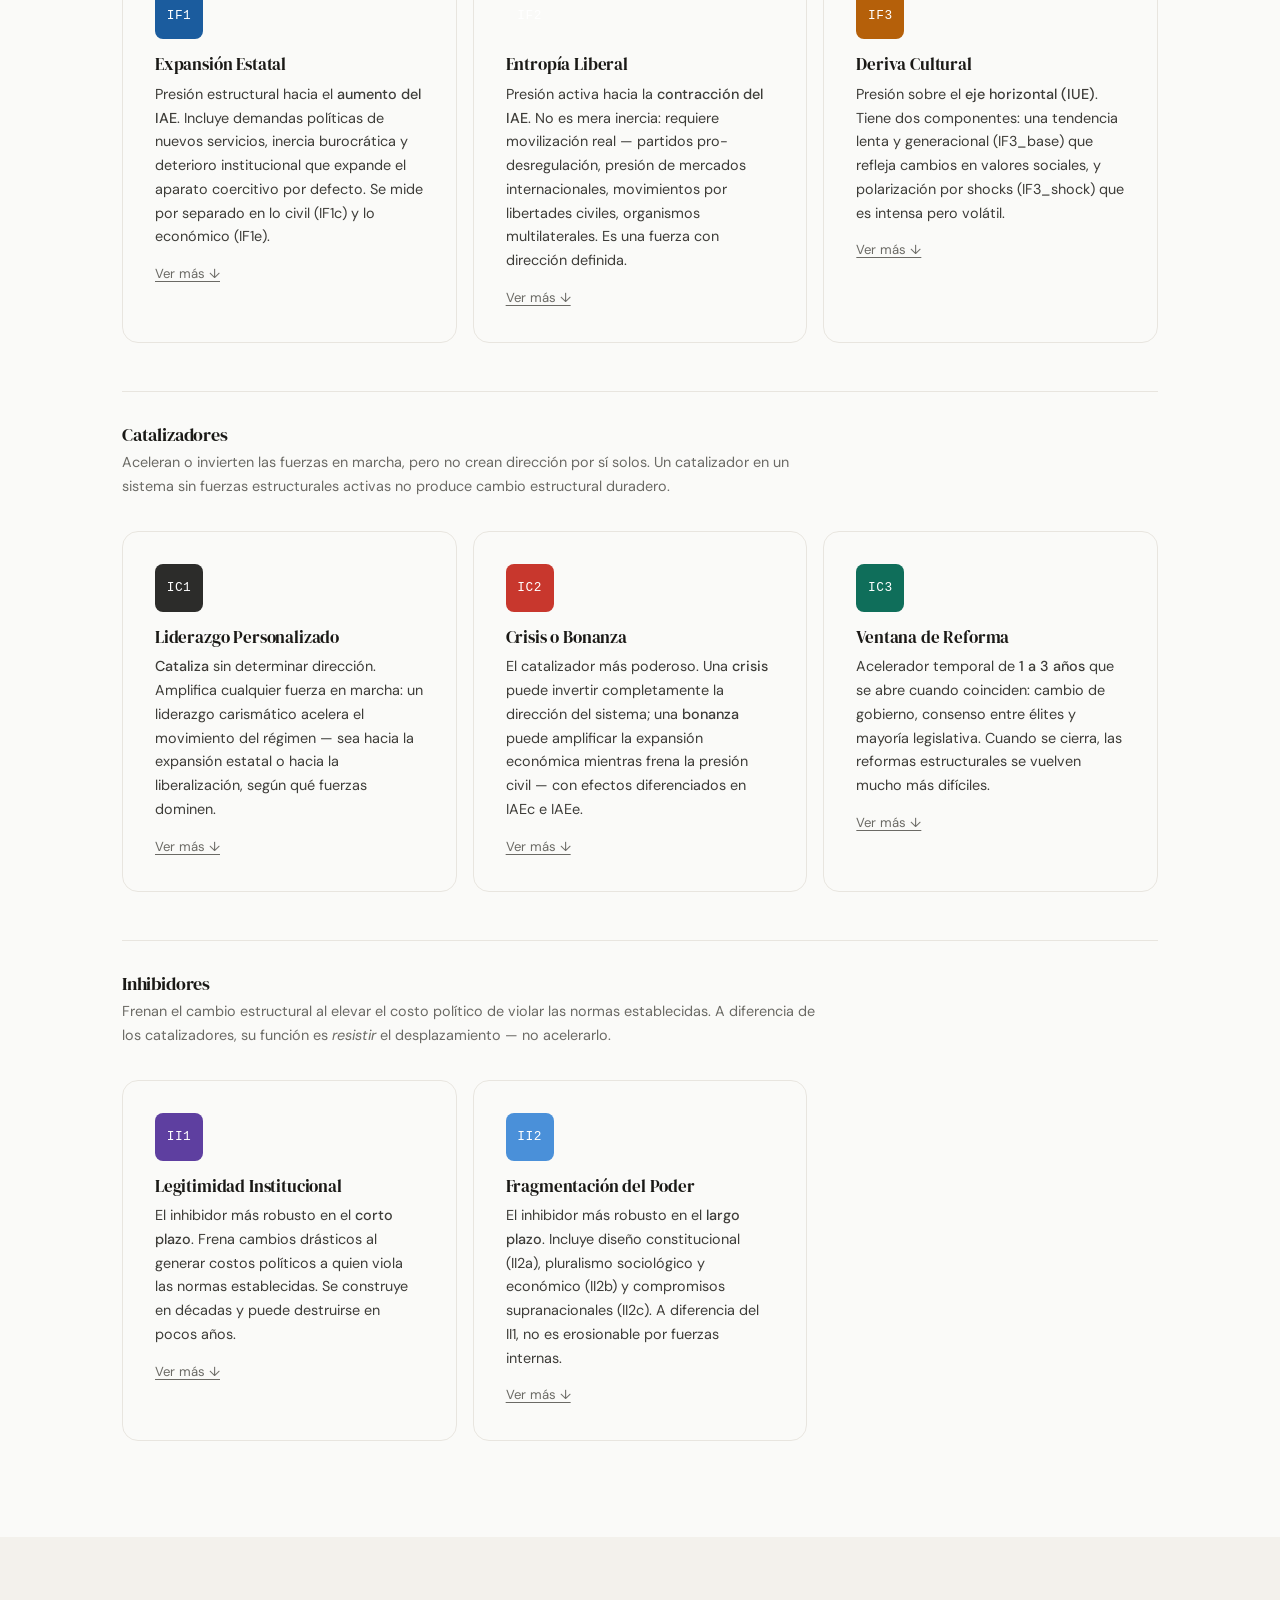
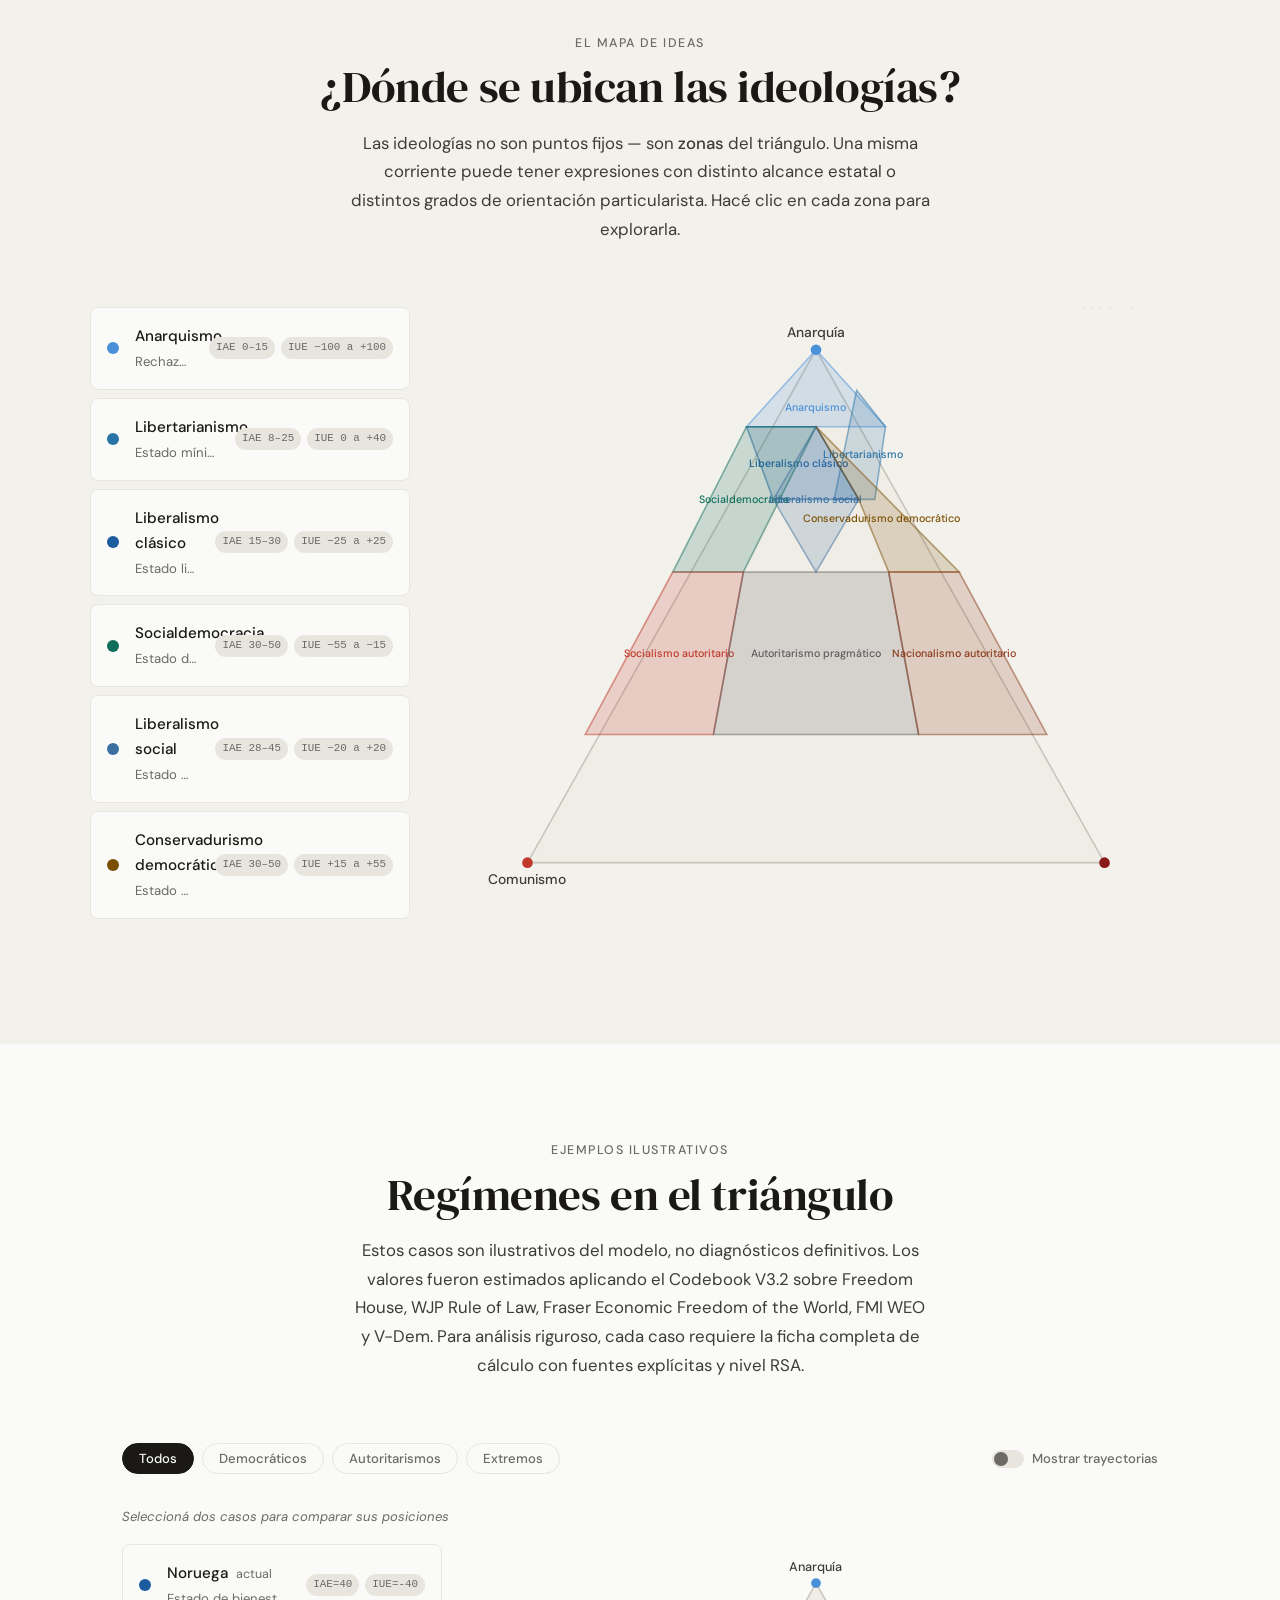
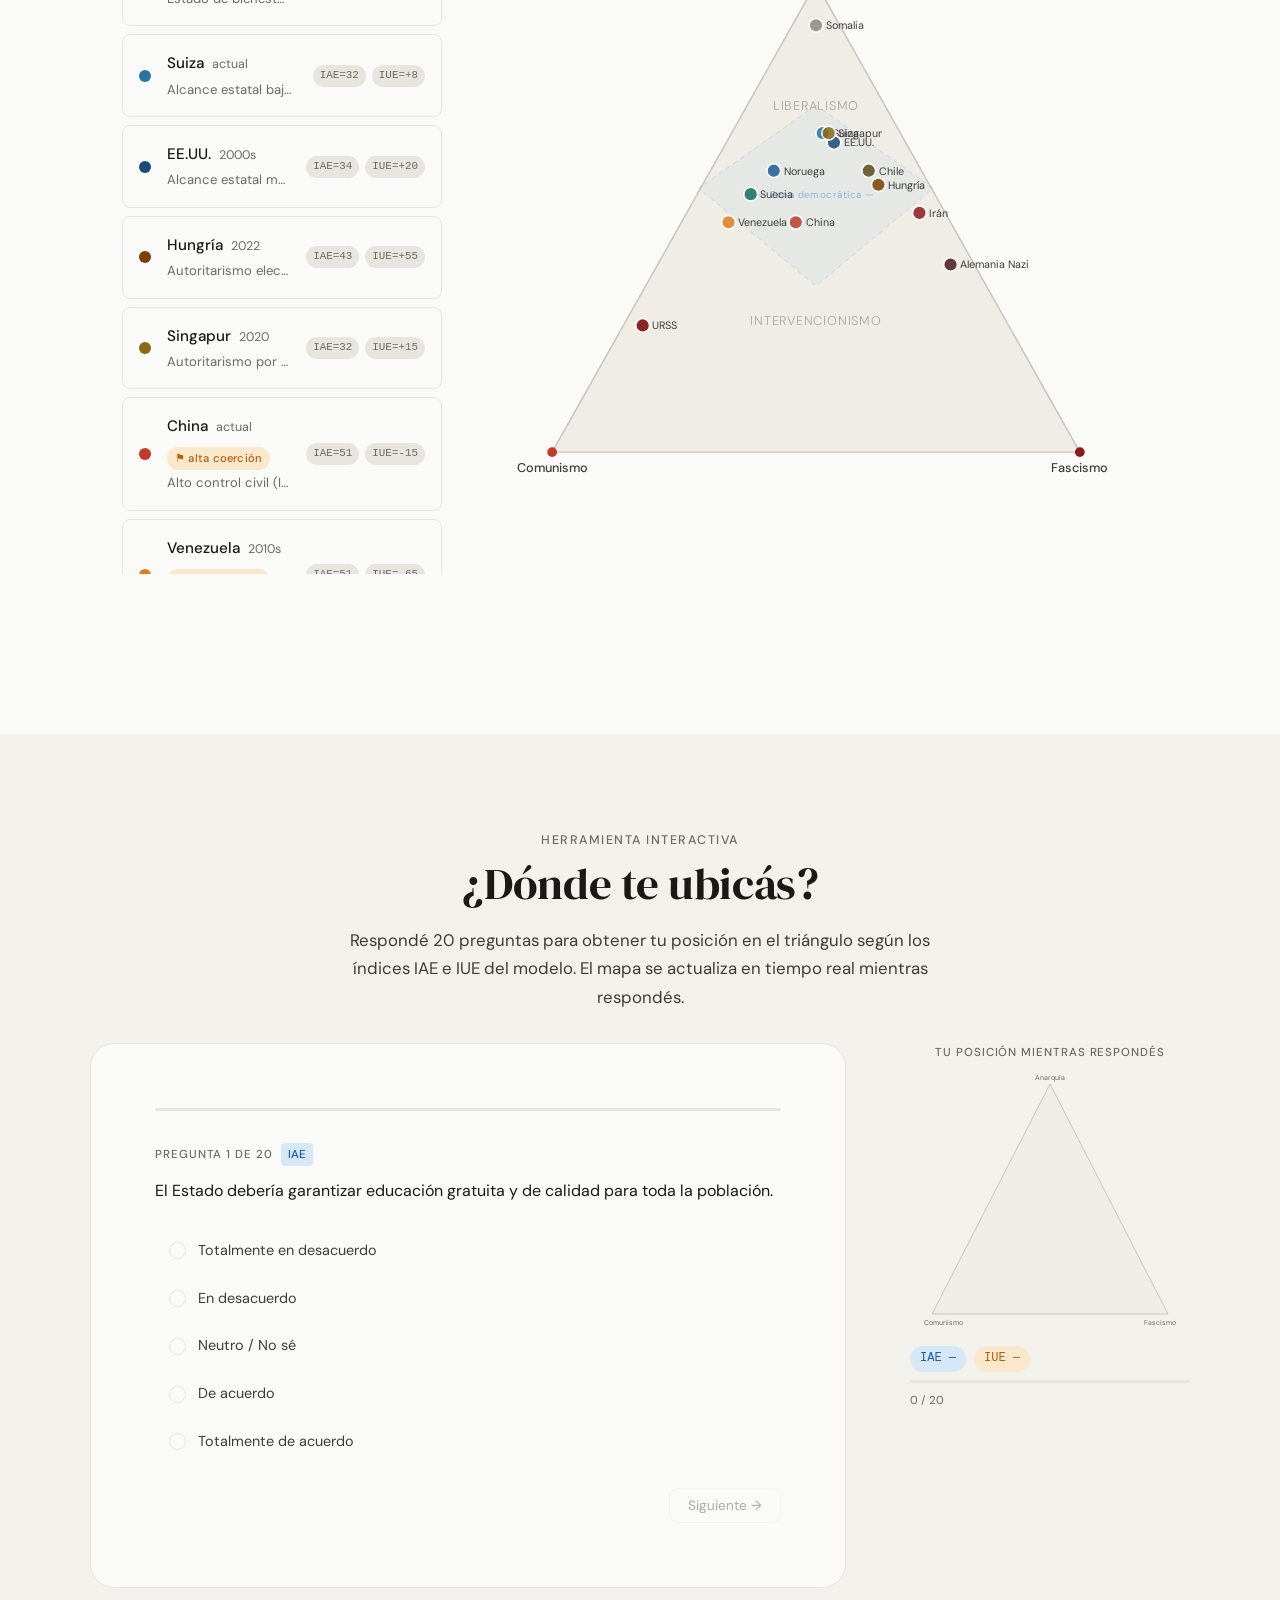
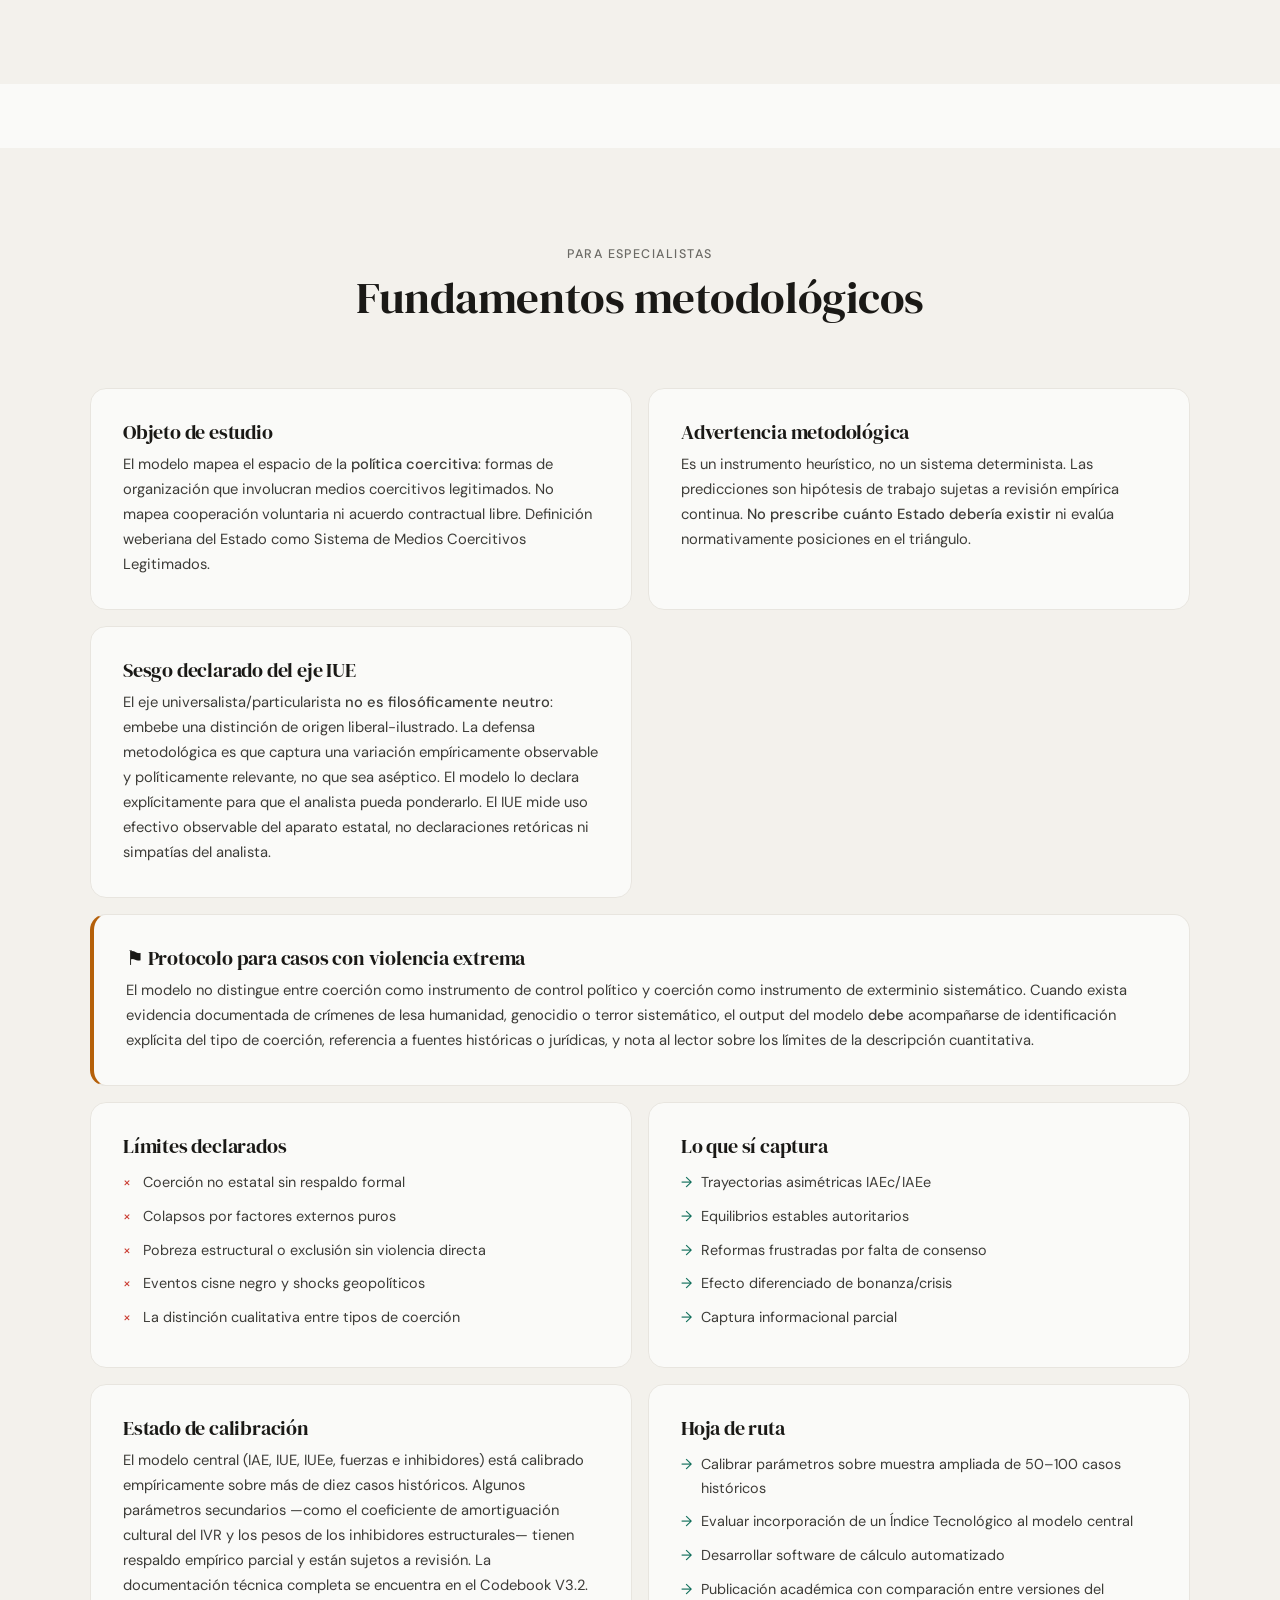
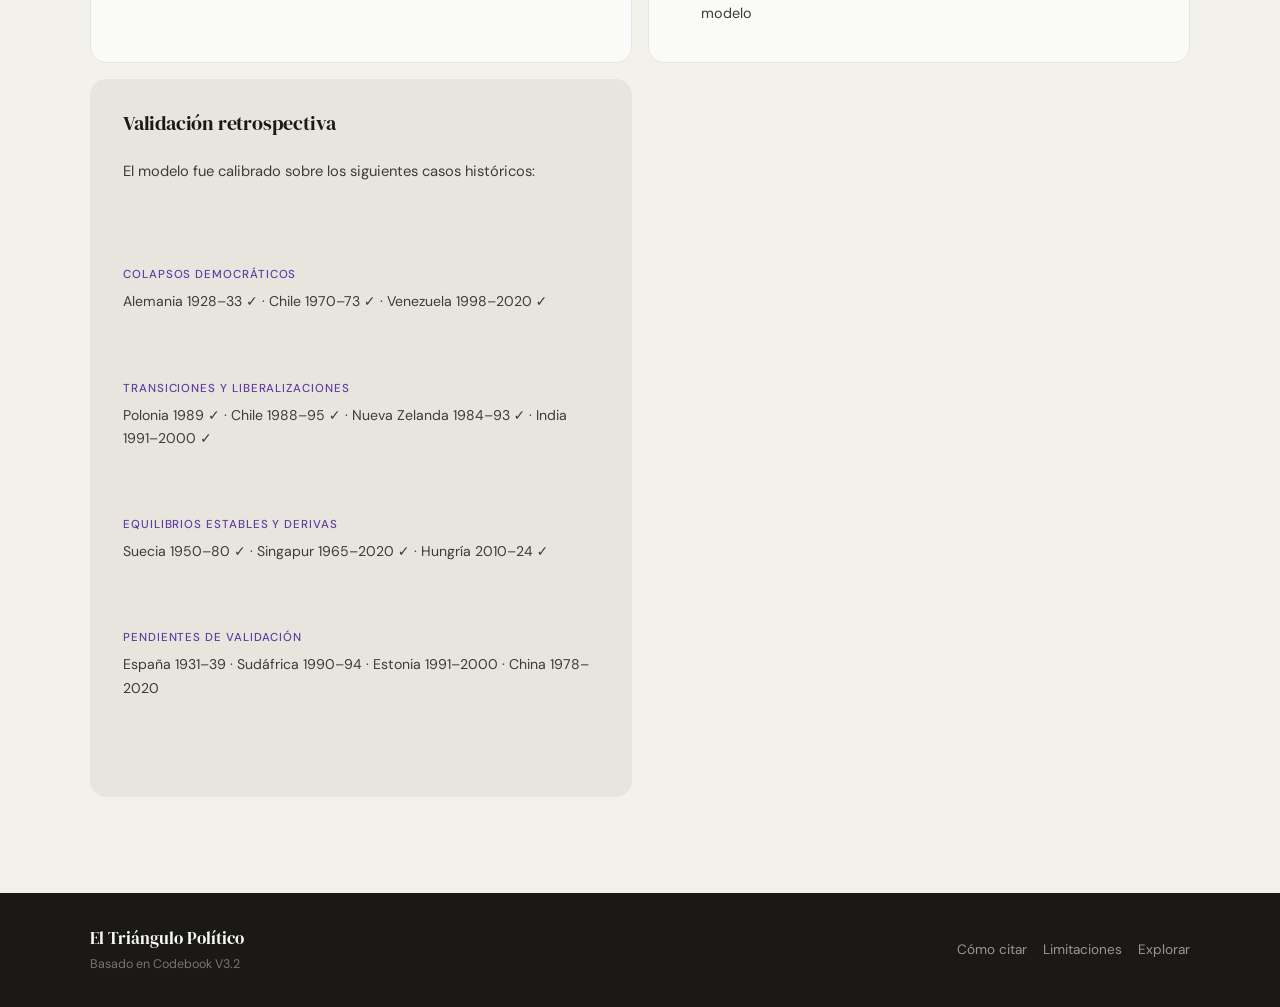
==== commit 89ea72c8: "Update index.html" ====
--- a/index.html
+++ b/index.html
@@ -156,7 +156,7 @@
 
         <!-- Zona democrática IAE 25-55 -->
         <polygon
-          points="320,150 217,248 320,345 423,248"
+          points="320,148 215,248 320,347 425,248"
           fill="rgba(74,144,217,0.06)" stroke="rgba(74,144,217,0.30)"
           stroke-width="1" stroke-dasharray="5 4"/>
         <text x="320" y="250" text-anchor="middle"
@@ -188,13 +188,13 @@
           <circle cx="100" cy="466" r="14" fill="var(--c-comunismo)" opacity="0.15"/>
           <circle cx="100" cy="466" r="6" fill="var(--c-comunismo)"/>
           <text x="46" y="482" text-anchor="middle" class="vertex-label">Comunismo</text>
-          <text x="46" y="494" text-anchor="middle" class="vertex-sub">IUE=−100 IAE=100</text>
+          <text x="46" y="494" text-anchor="middle" class="vertex-sub">IUEe=−100 IAE=100</text>
         </g>
         <g class="vertex" id="v-fascismo" data-key="fascismo" tabindex="0" role="button" aria-label="Vértice Fascismo / Teocracia">
           <circle cx="540" cy="466" r="14" fill="var(--c-fascismo)" opacity="0.15"/>
           <circle cx="540" cy="466" r="6" fill="var(--c-fascismo)"/>
           <text x="594" y="482" text-anchor="middle" class="vertex-label">Fascismo</text>
-          <text x="594" y="494" text-anchor="middle" class="vertex-sub">IUE=+100 IAE=100</text>
+          <text x="594" y="494" text-anchor="middle" class="vertex-sub">IUEe=+100 IAE=100</text>
         </g>
 
         <!-- Punto de usuario -->
@@ -707,7 +707,7 @@
             fill="var(--bg-triangle)" stroke="var(--border-main)" stroke-width="1.5"/>
           <!-- Zona de estados democráticos: diamante con vértices lat. en perímetro -->
           <polygon id="zonaDemocratica"
-            points="350,160 242,232 350,304 458,232"
+            points="350,165 230,250 350,350 470,250"
             fill="rgba(74,144,217,0.06)" stroke="rgba(74,144,217,0.25)"
             stroke-width="1" stroke-dasharray="5 4"/>
           <!-- Etiquetas de zona -->
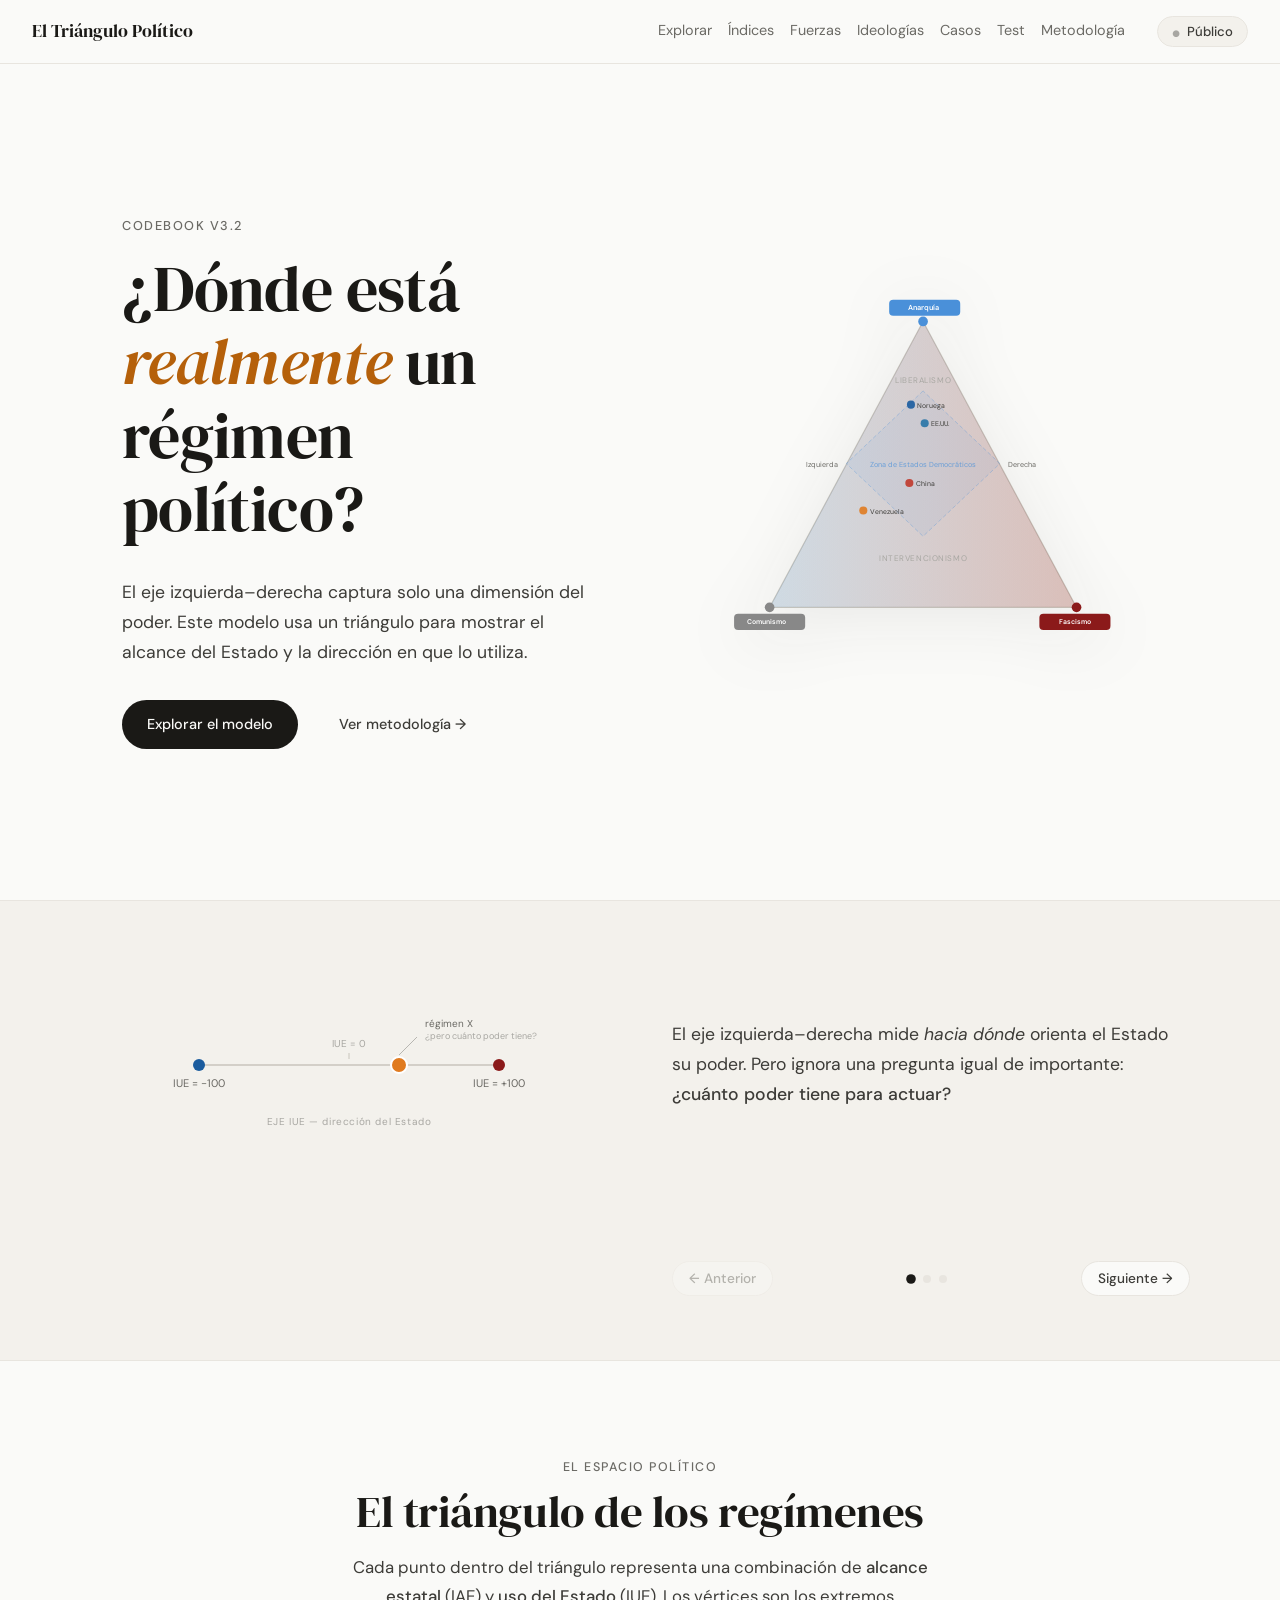
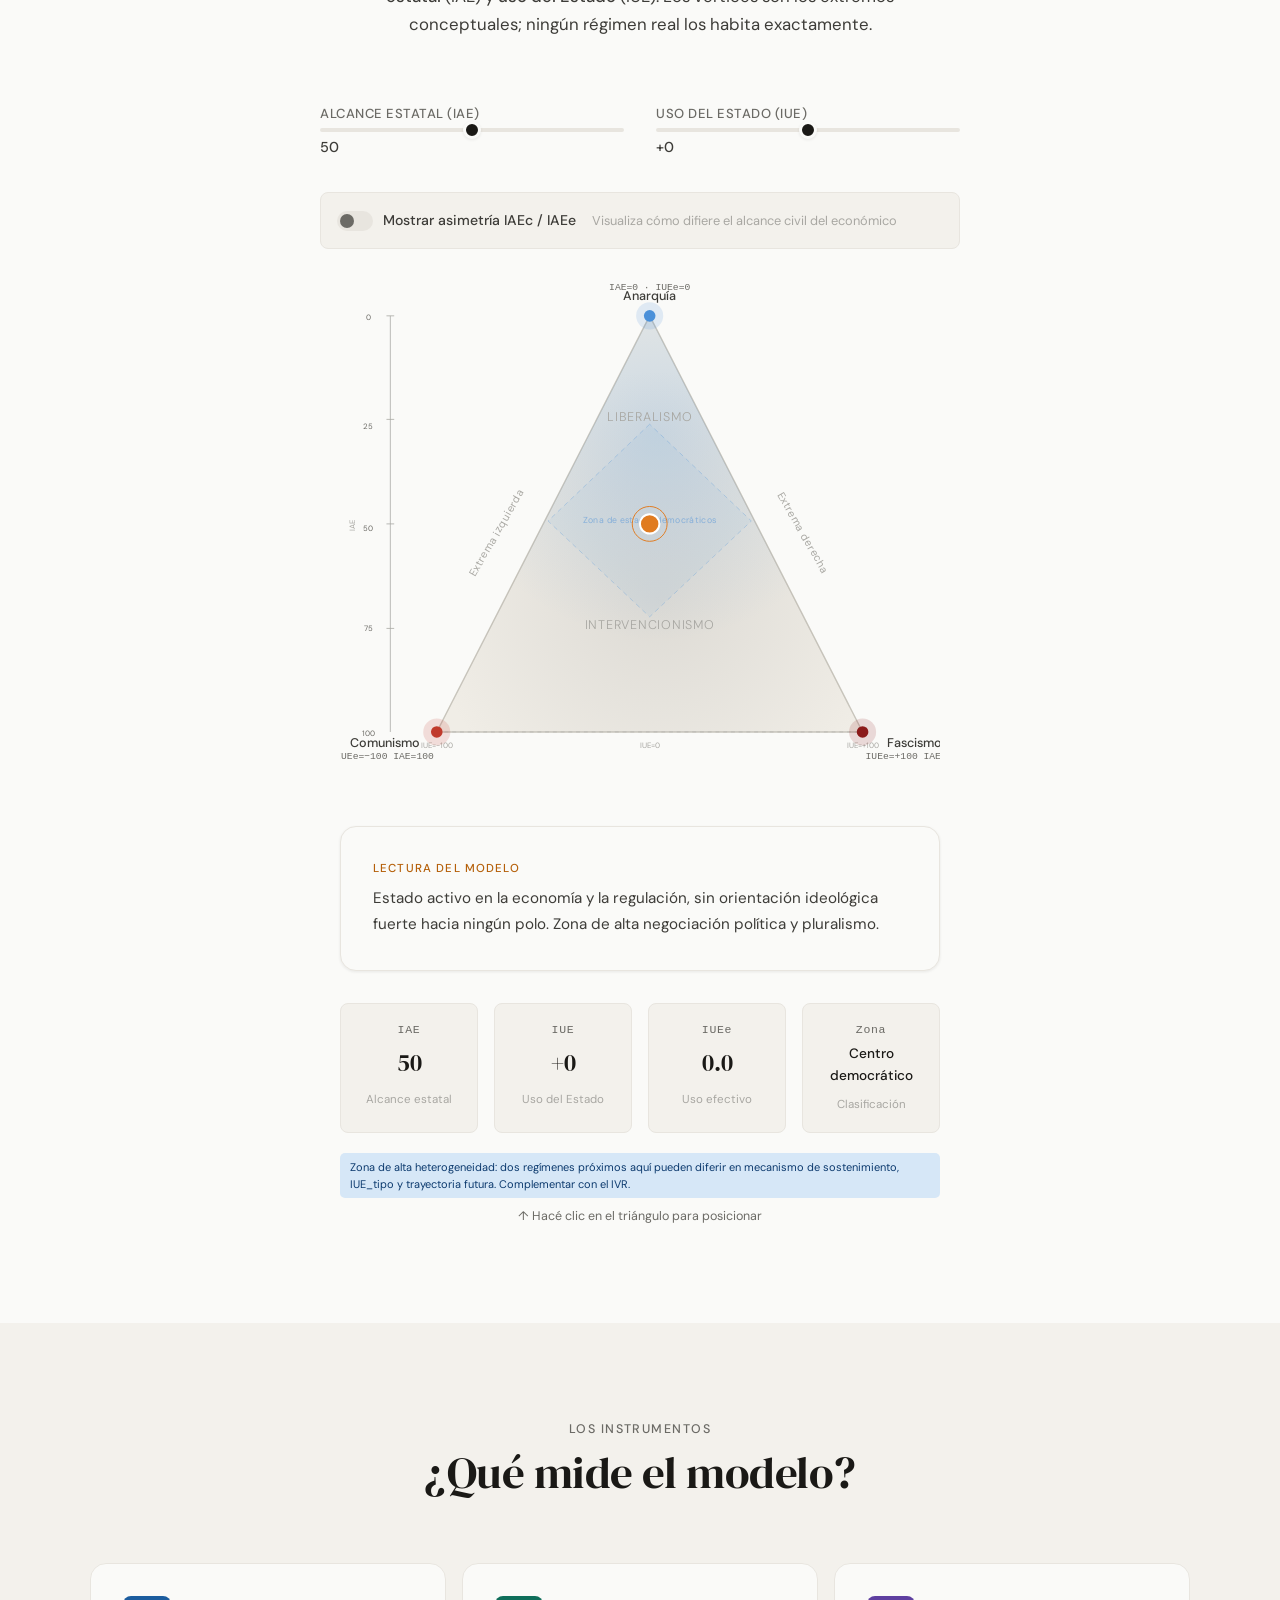
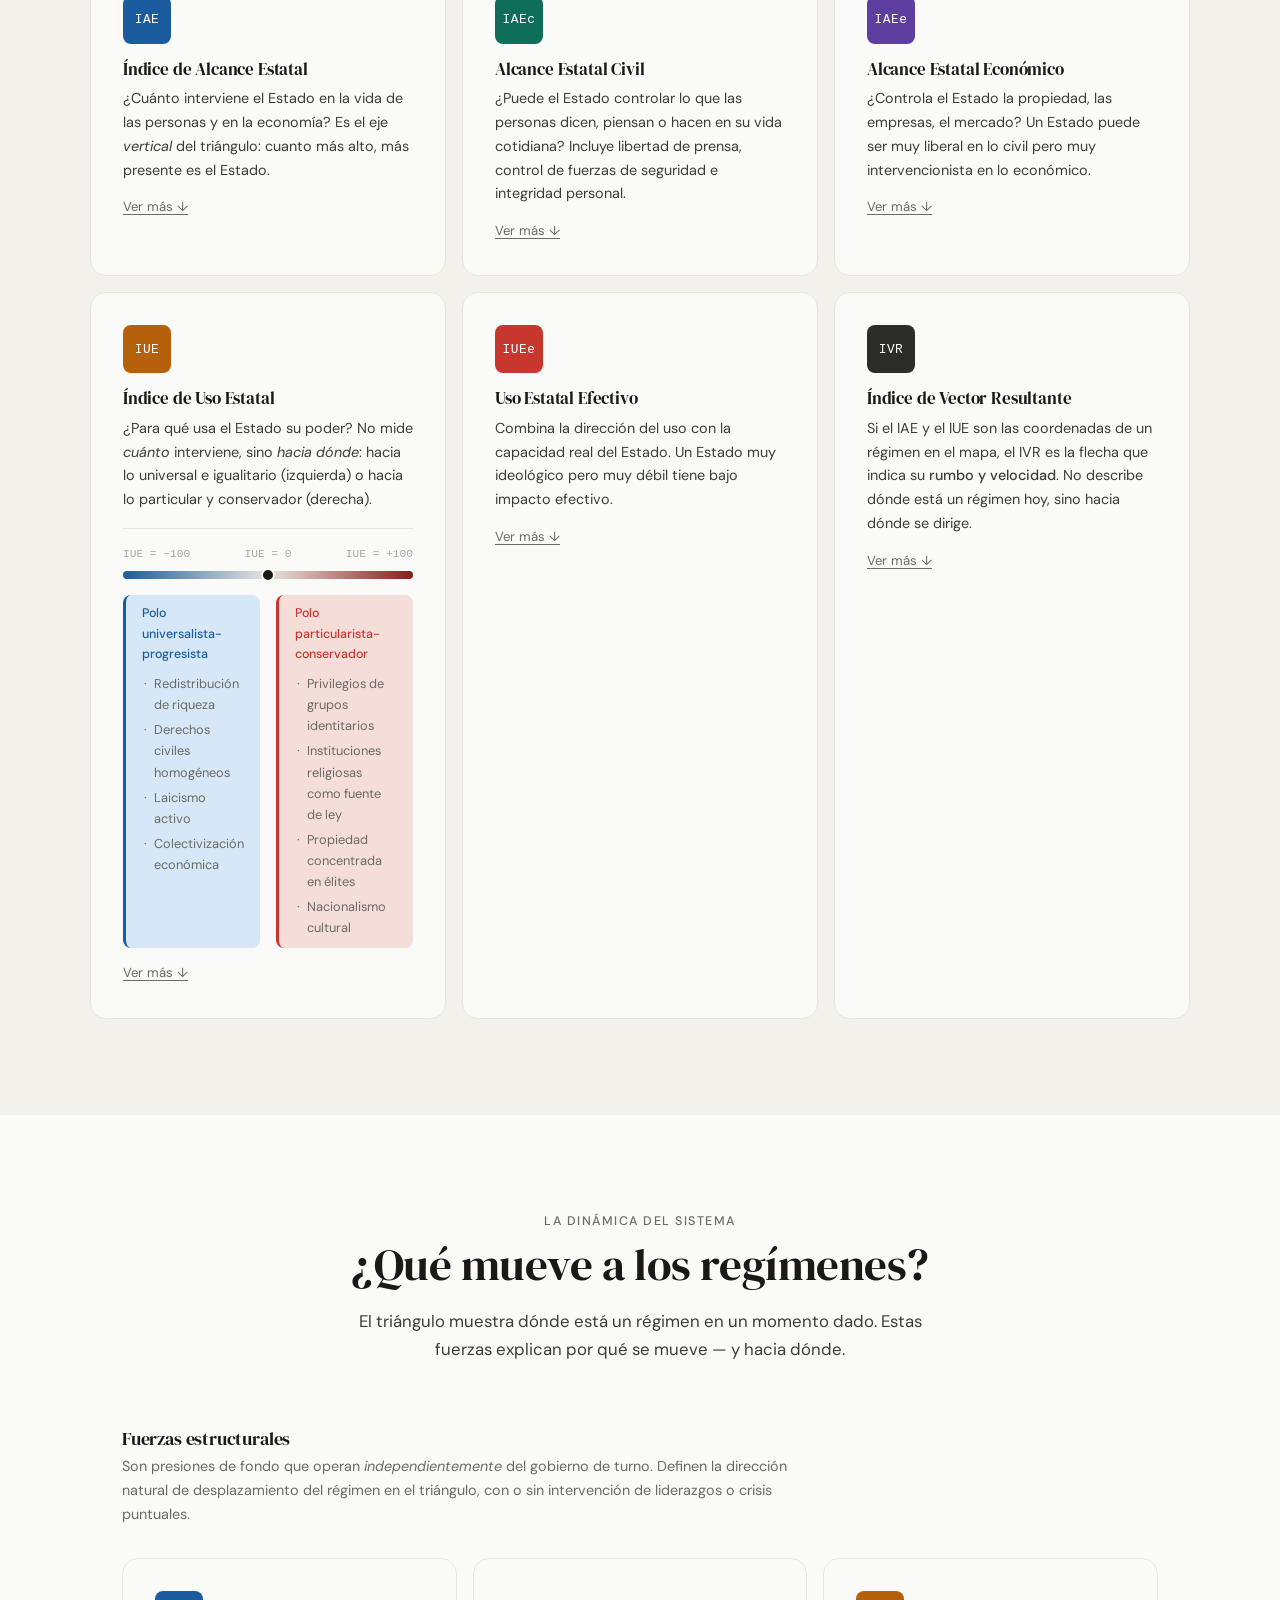
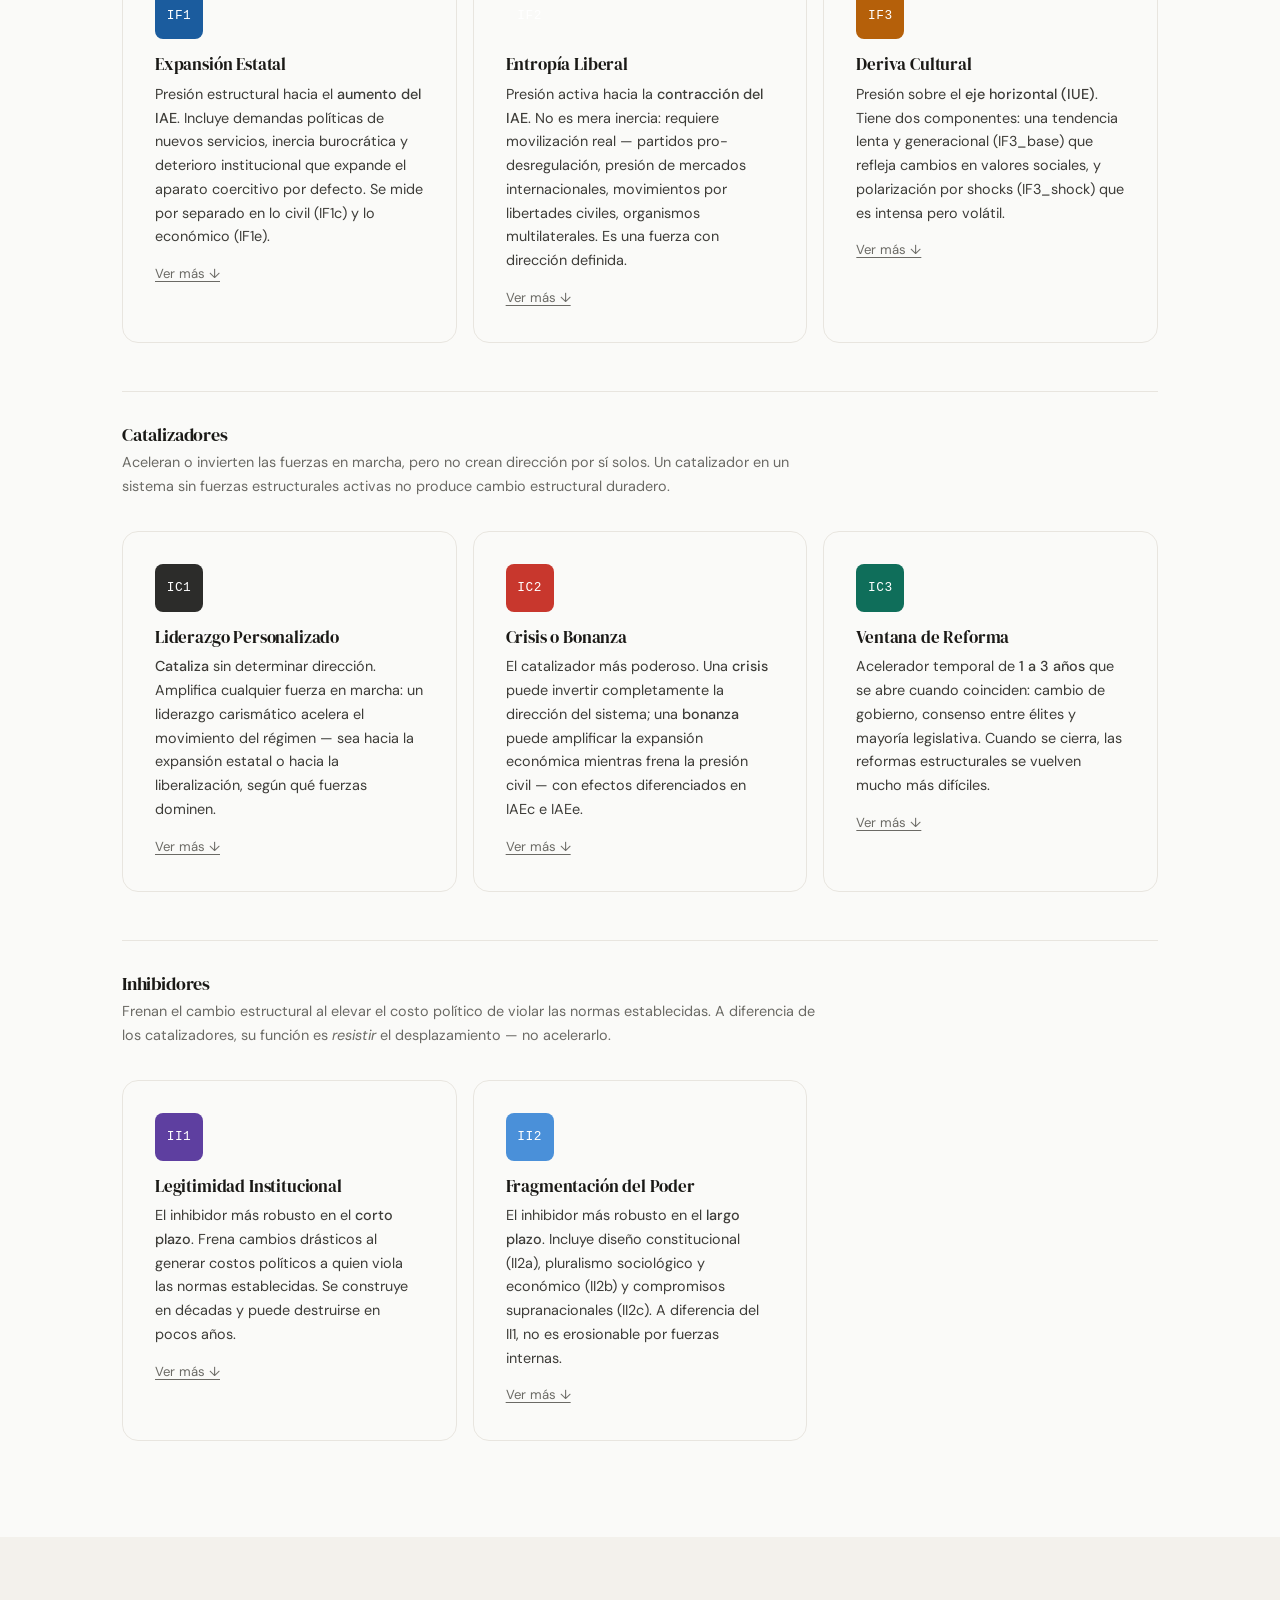
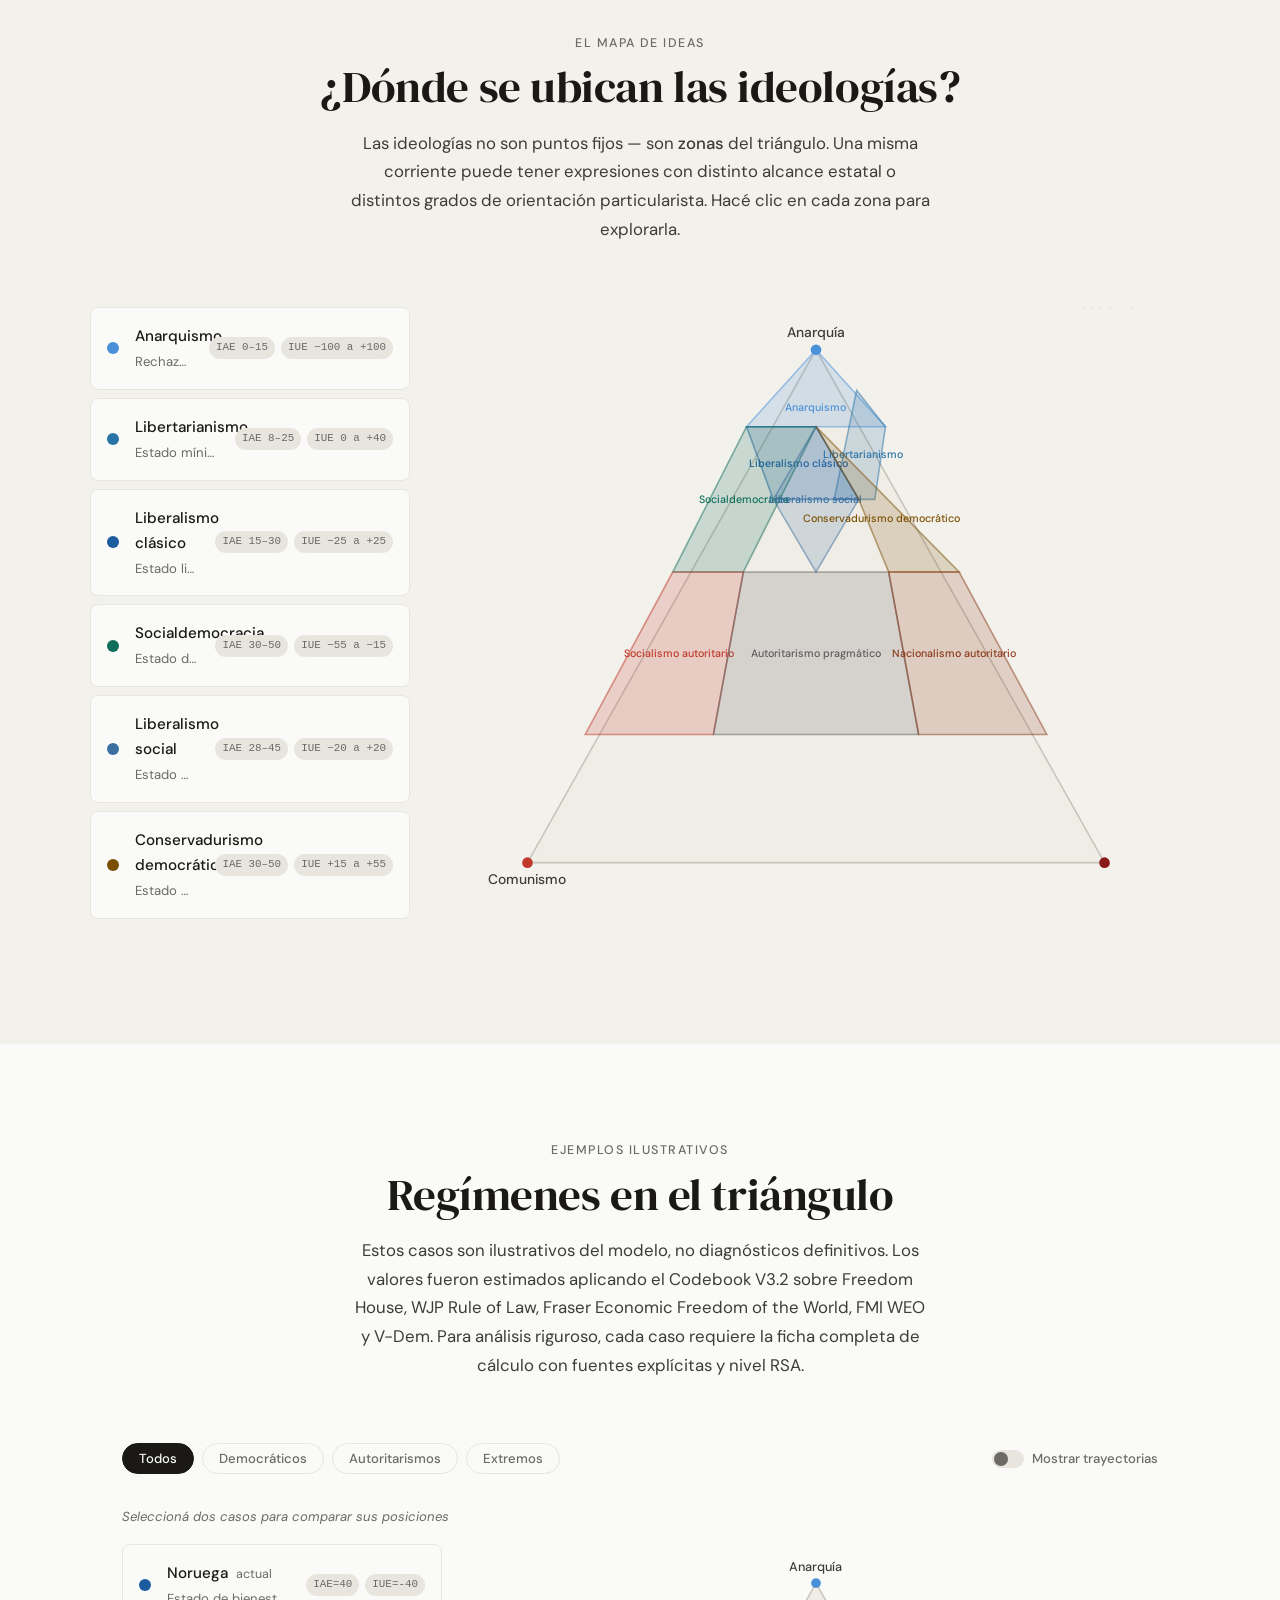
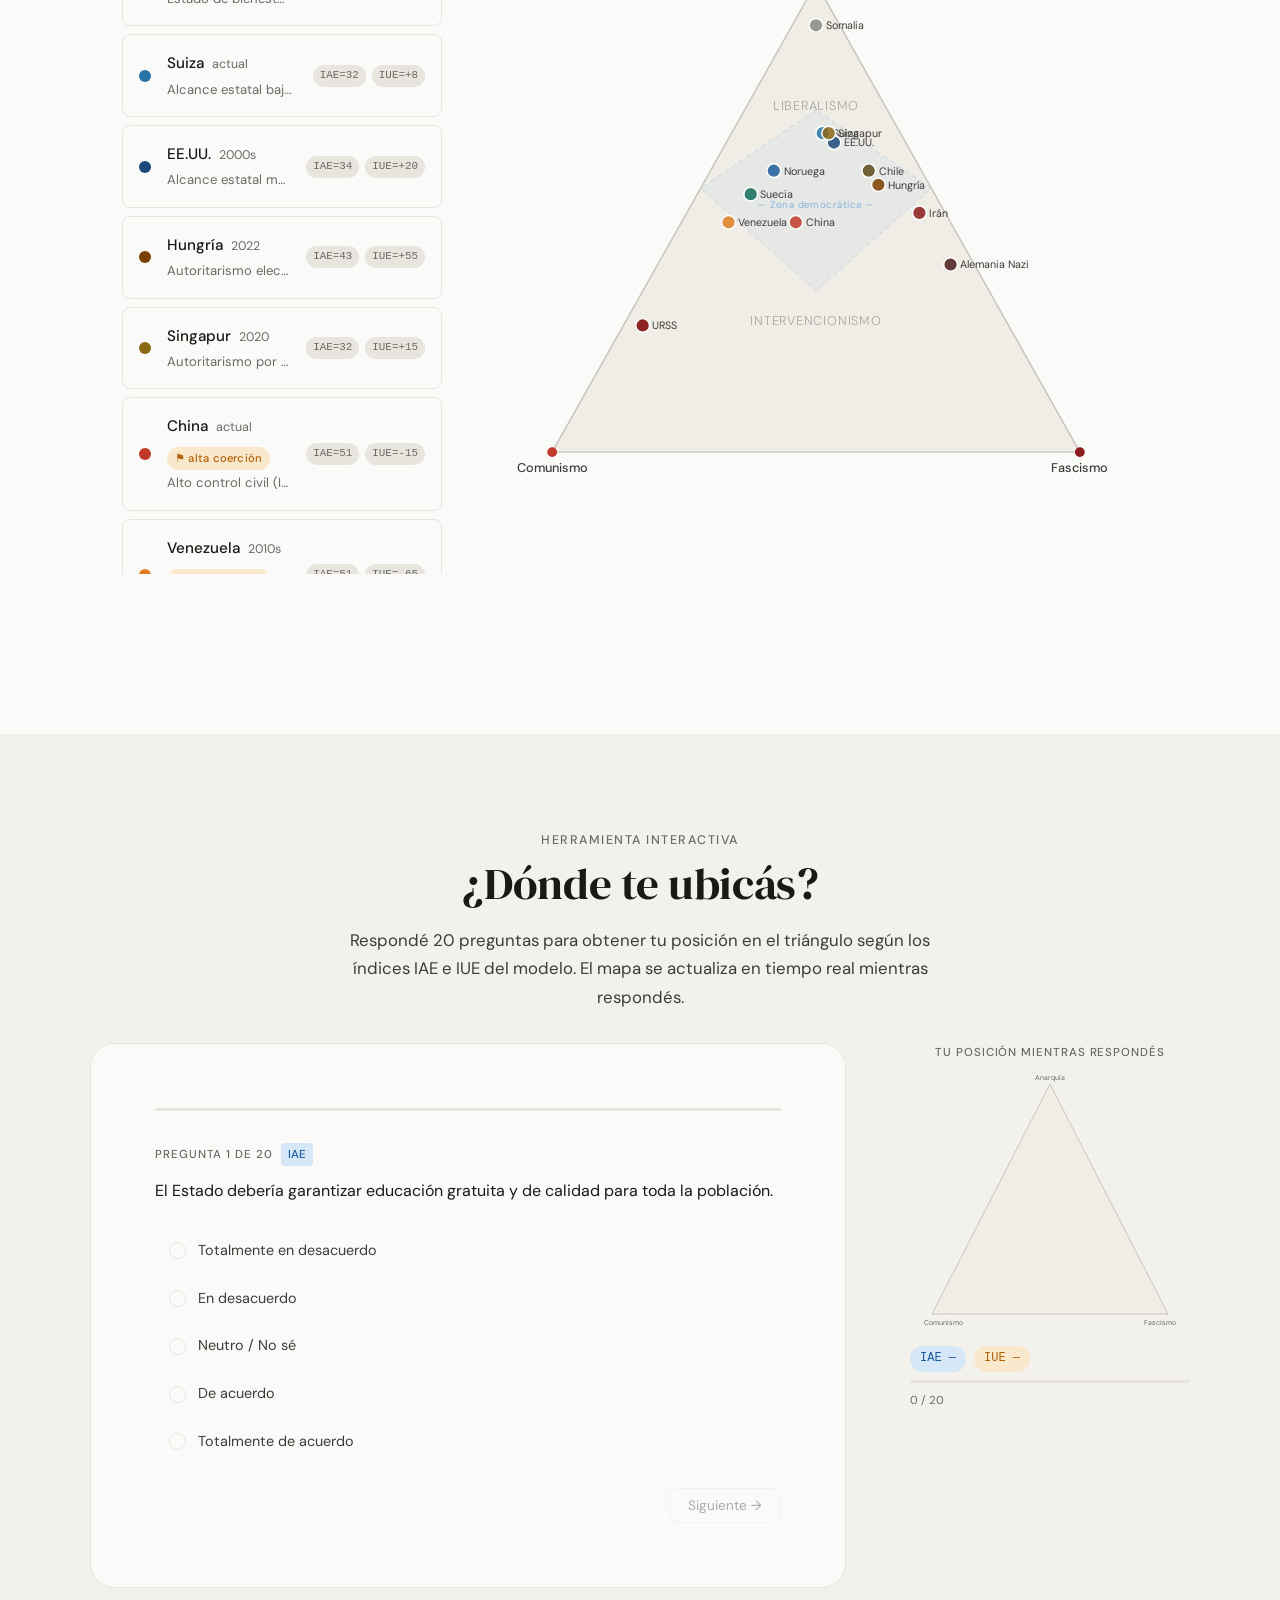
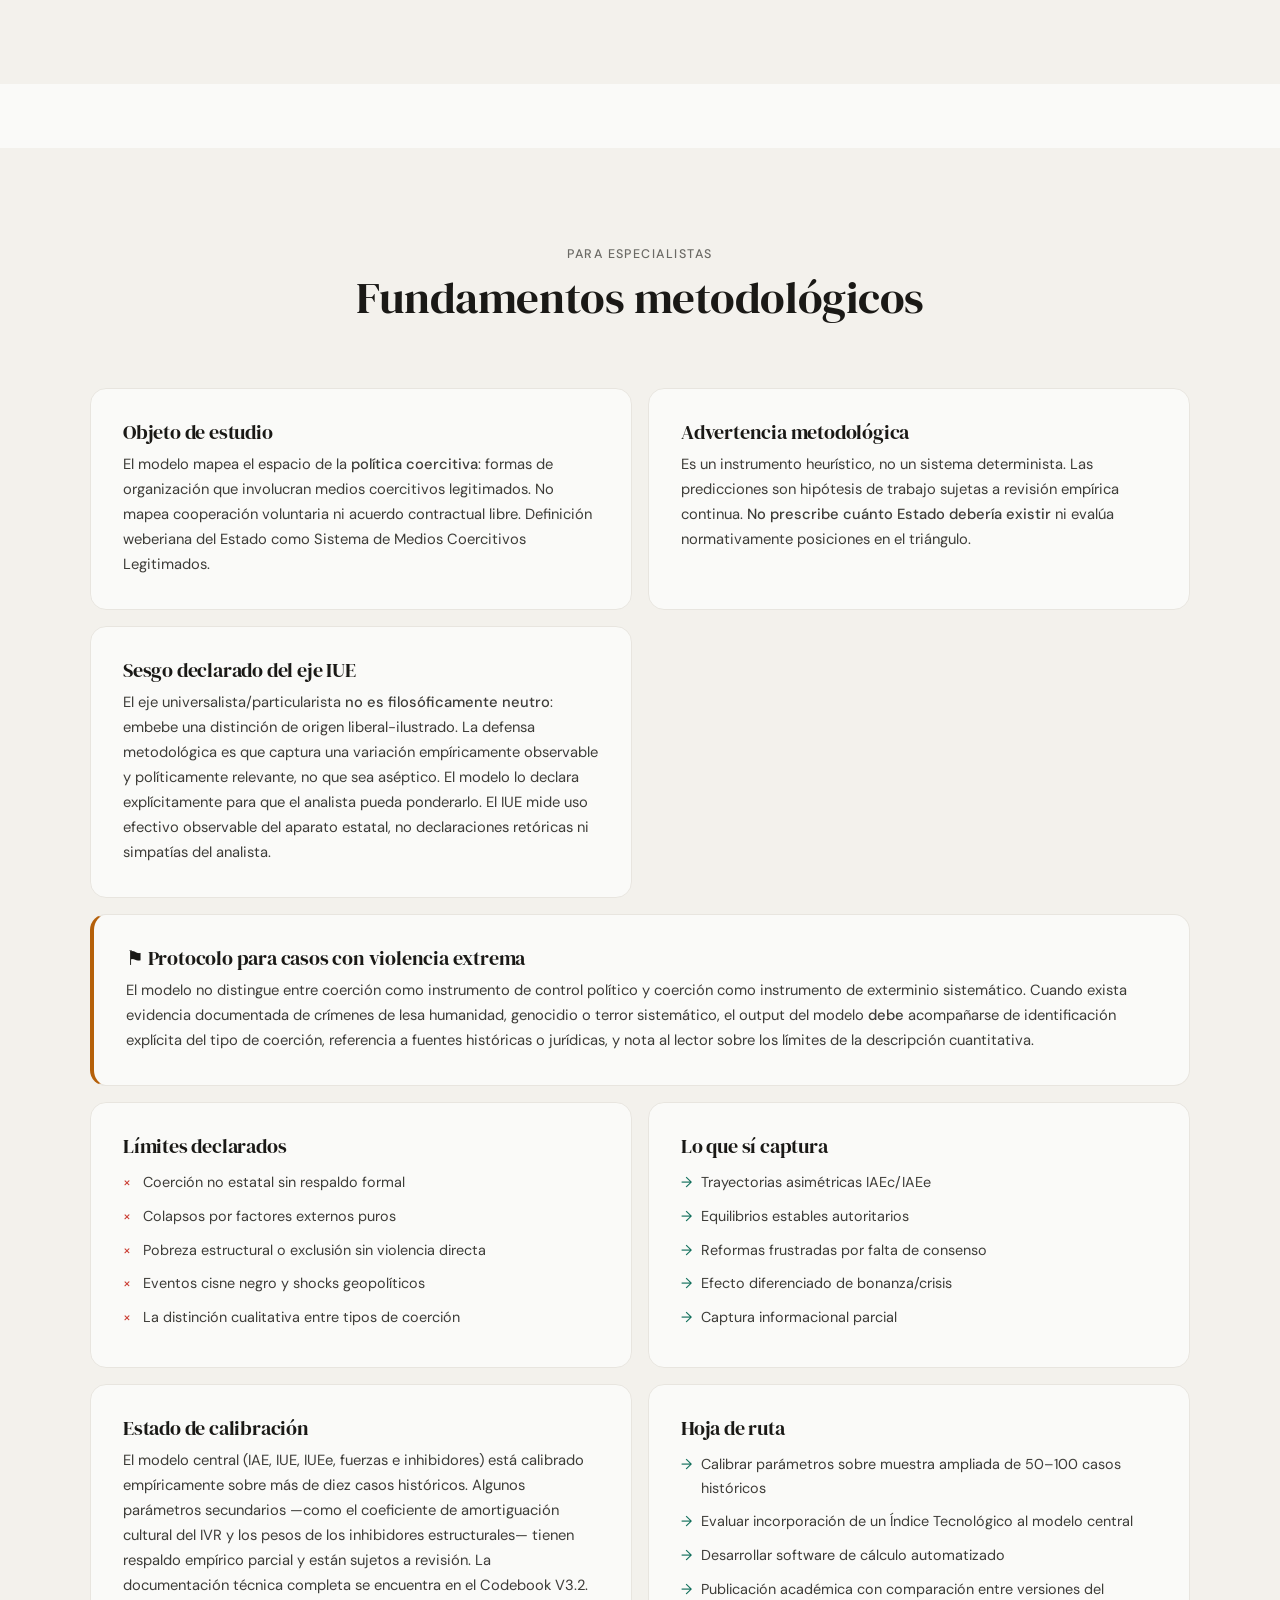
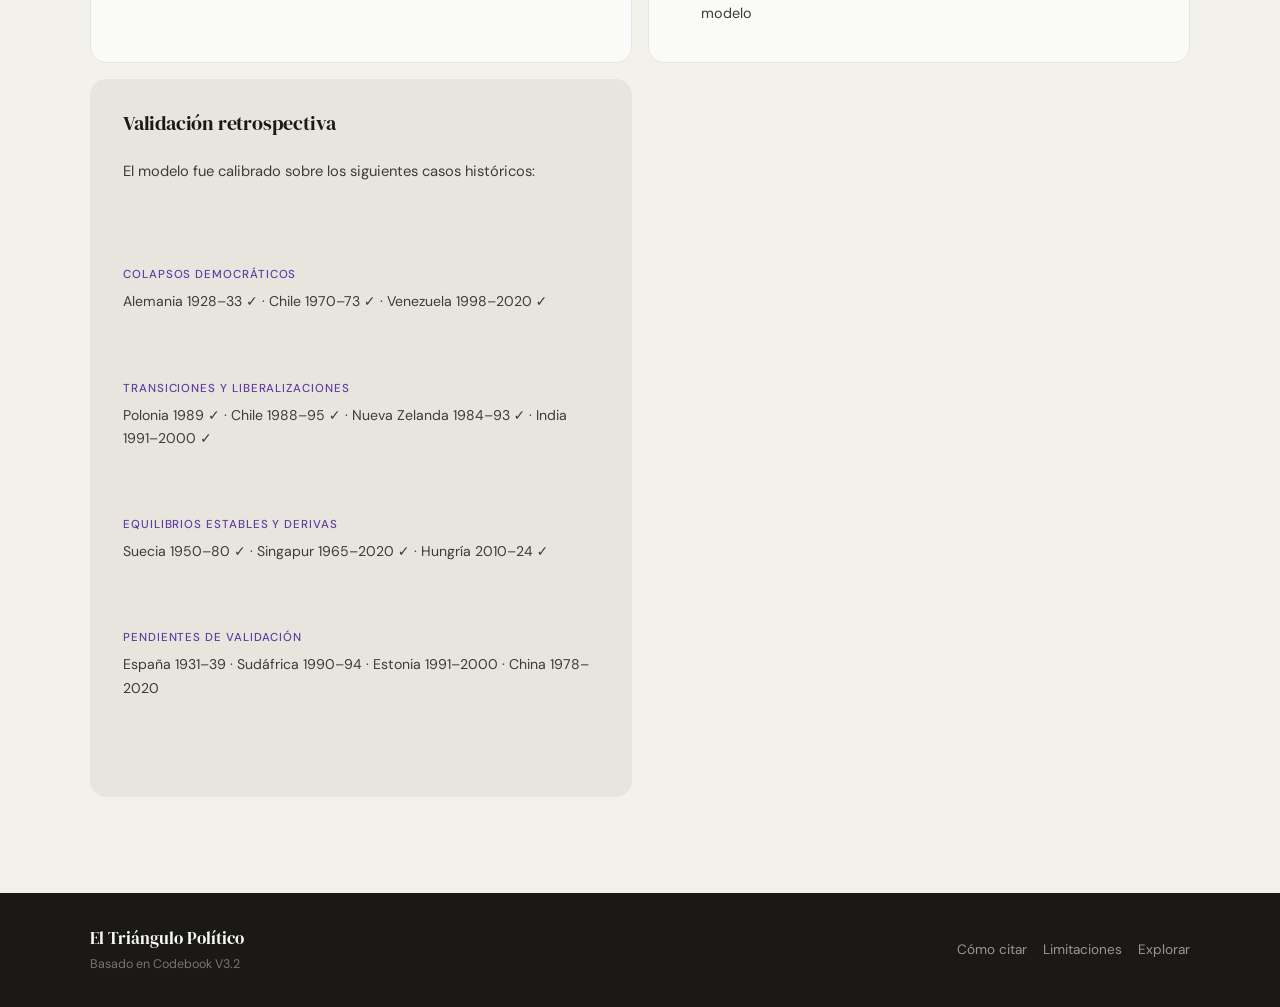
==== commit f5e959fa: "Update index.html" ====
--- a/index.html
+++ b/index.html
@@ -707,14 +707,14 @@
             fill="var(--bg-triangle)" stroke="var(--border-main)" stroke-width="1.5"/>
           <!-- Zona de estados democráticos: diamante con vértices lat. en perímetro -->
           <polygon id="zonaDemocratica"
-            points="350,165 230,250 350,350 470,250"
+            points="350,170 232,250 350,355 468,250"
             fill="rgba(74,144,217,0.06)" stroke="rgba(74,144,217,0.25)"
             stroke-width="1" stroke-dasharray="5 4"/>
           <!-- Etiquetas de zona -->
           <text class="zone-label" x="350" y="170" text-anchor="middle">Liberalismo</text>
           <text class="zone-label" x="350" y="390" text-anchor="middle">Intervencionismo</text>
           <text style="font-family:var(--font-body);font-size:10px;fill:rgba(74,144,217,0.6);letter-spacing:0.05em"
-            x="350" y="260" text-anchor="middle">— Zona democrática —</text>
+            x="350" y="270" text-anchor="middle">— Zona democrática —</text>
           <!-- Vértices -->
           <circle cx="350" cy="40"  r="5" fill="var(--c-anarquia)"/>
           <circle cx="80"  cy="520" r="5" fill="var(--c-comunismo)"/>
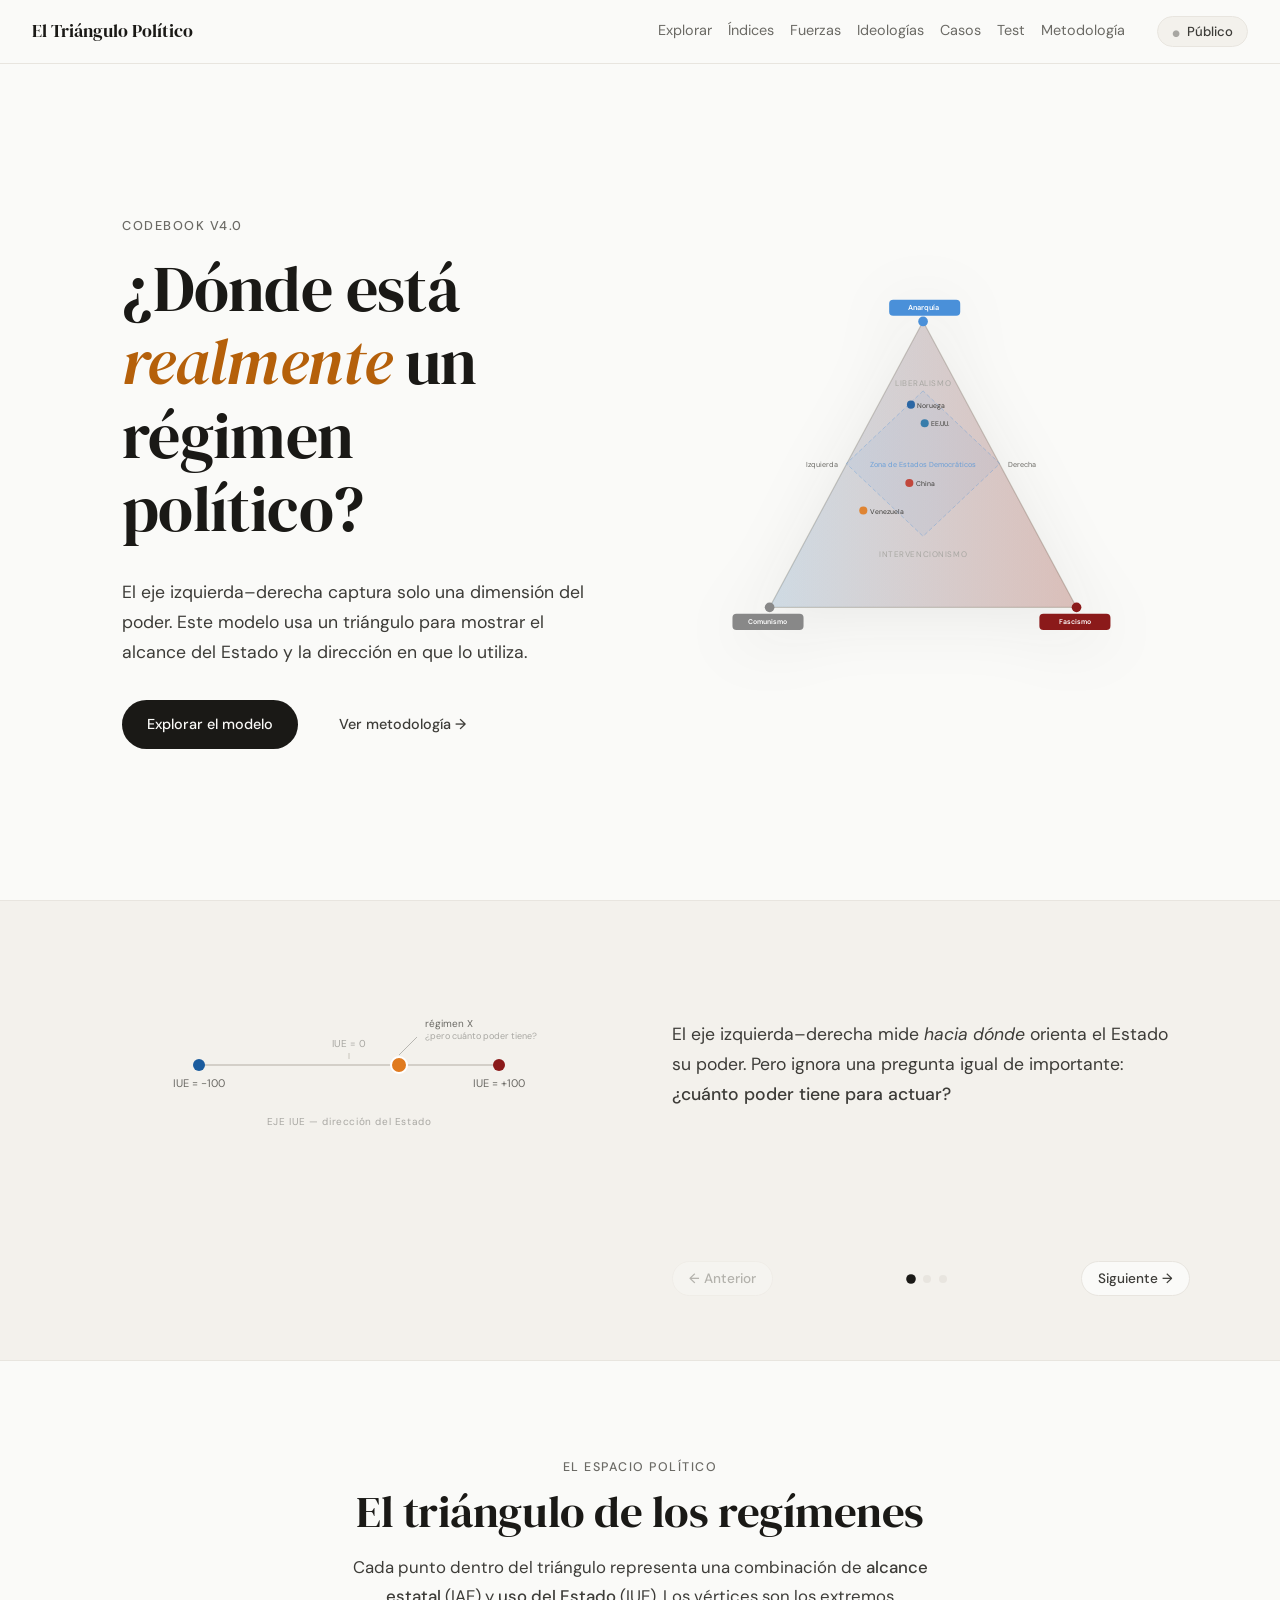
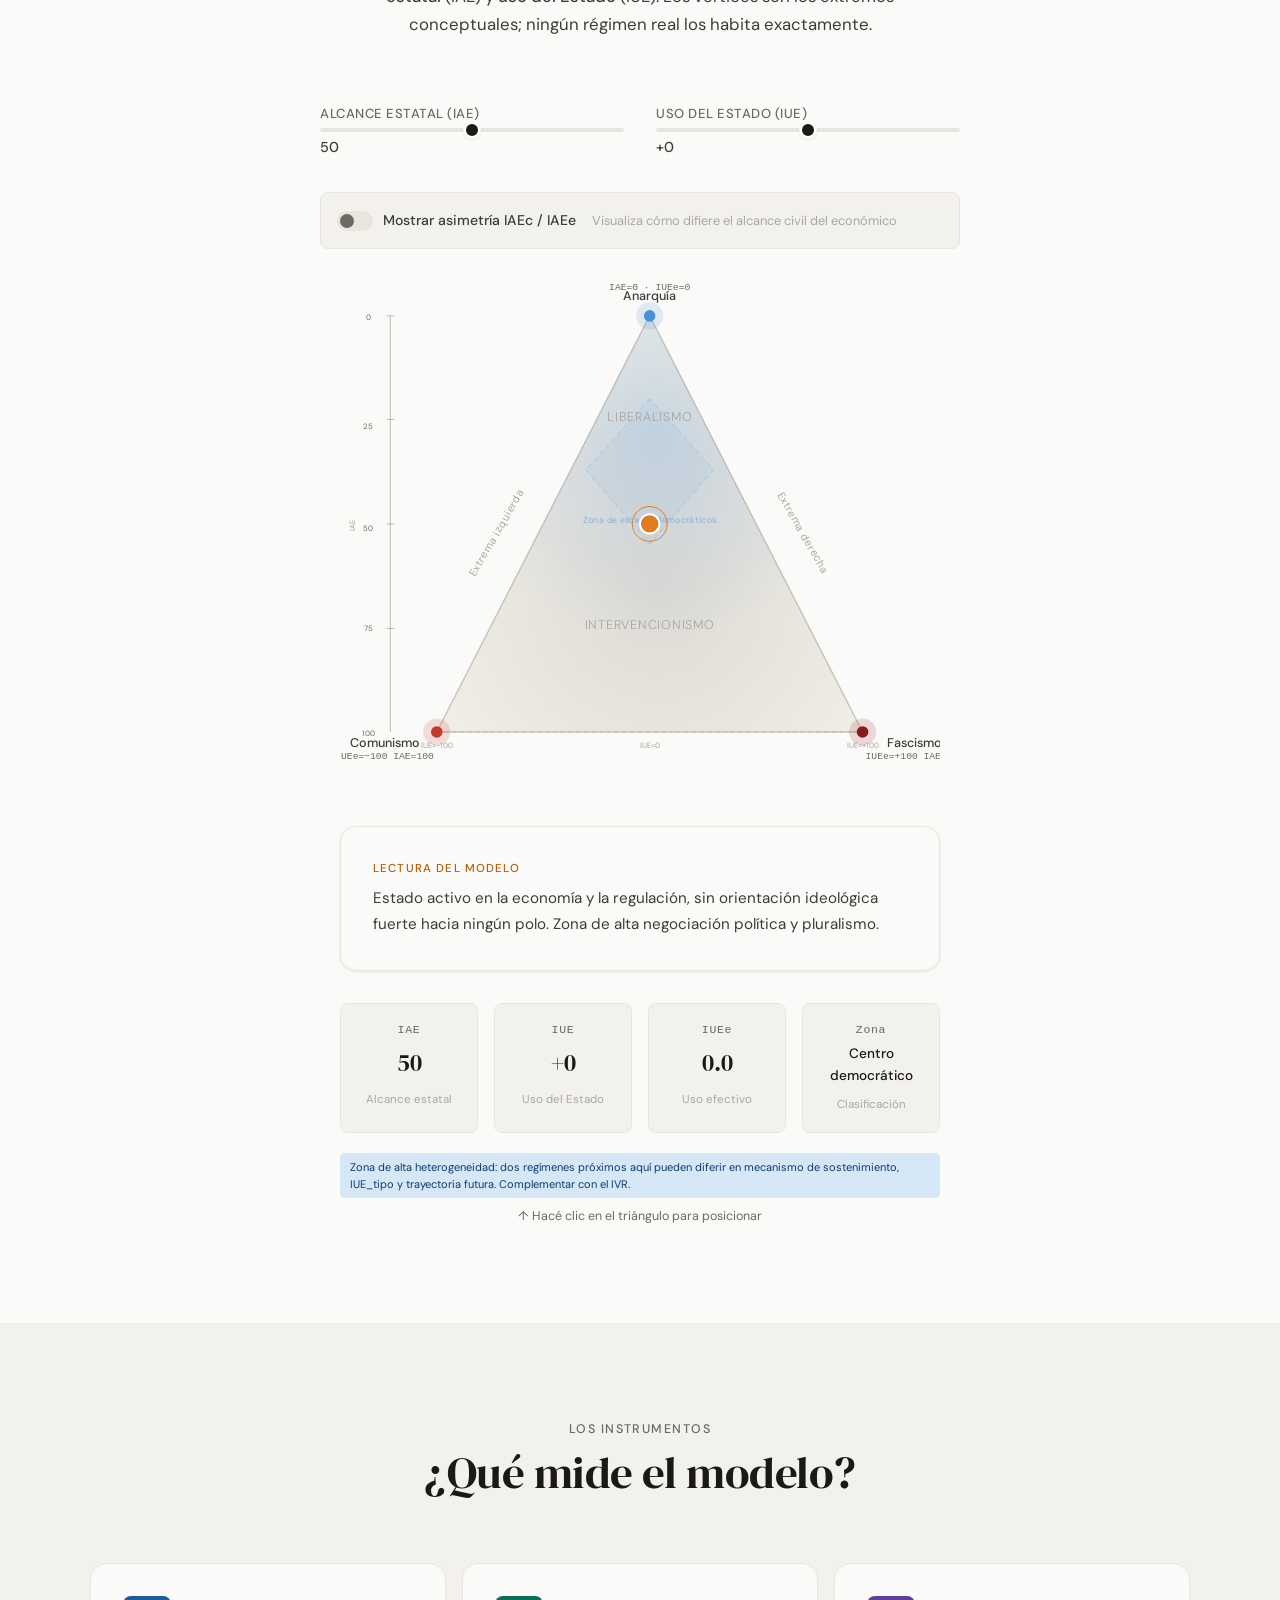
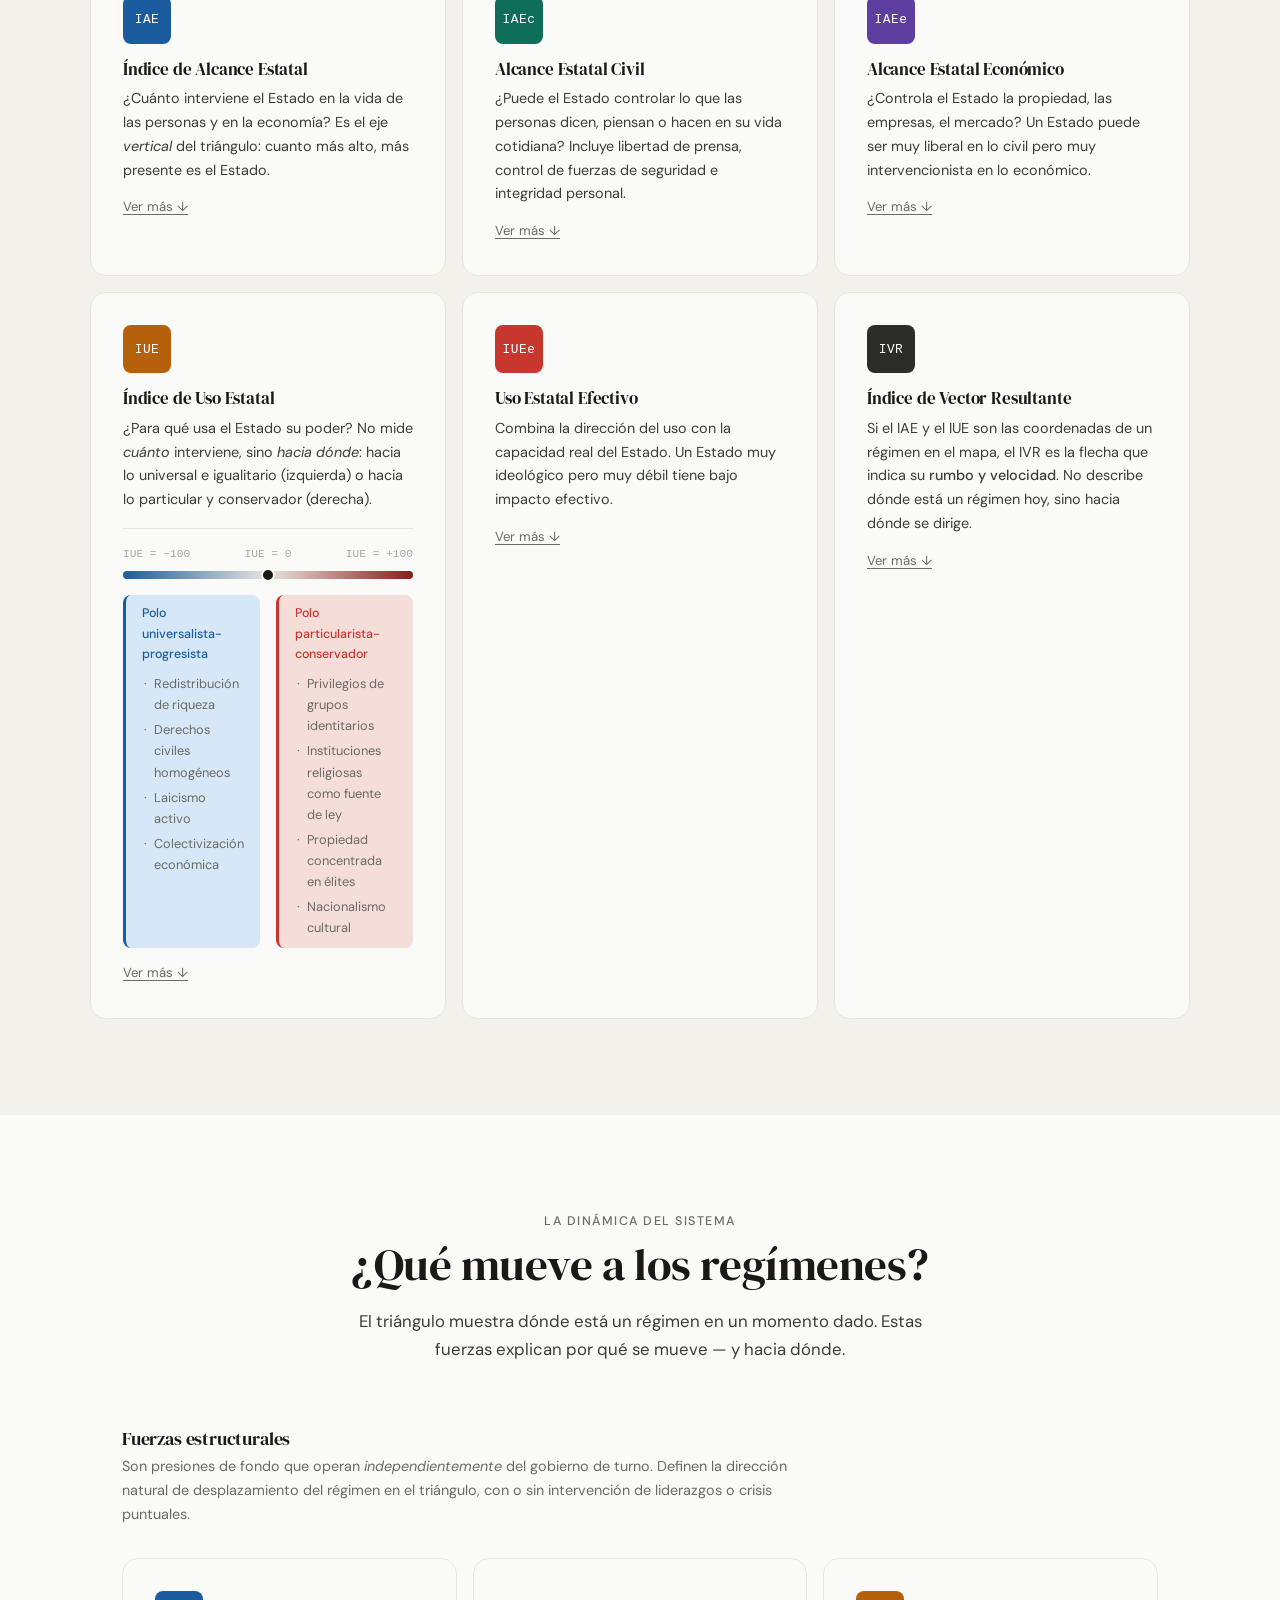
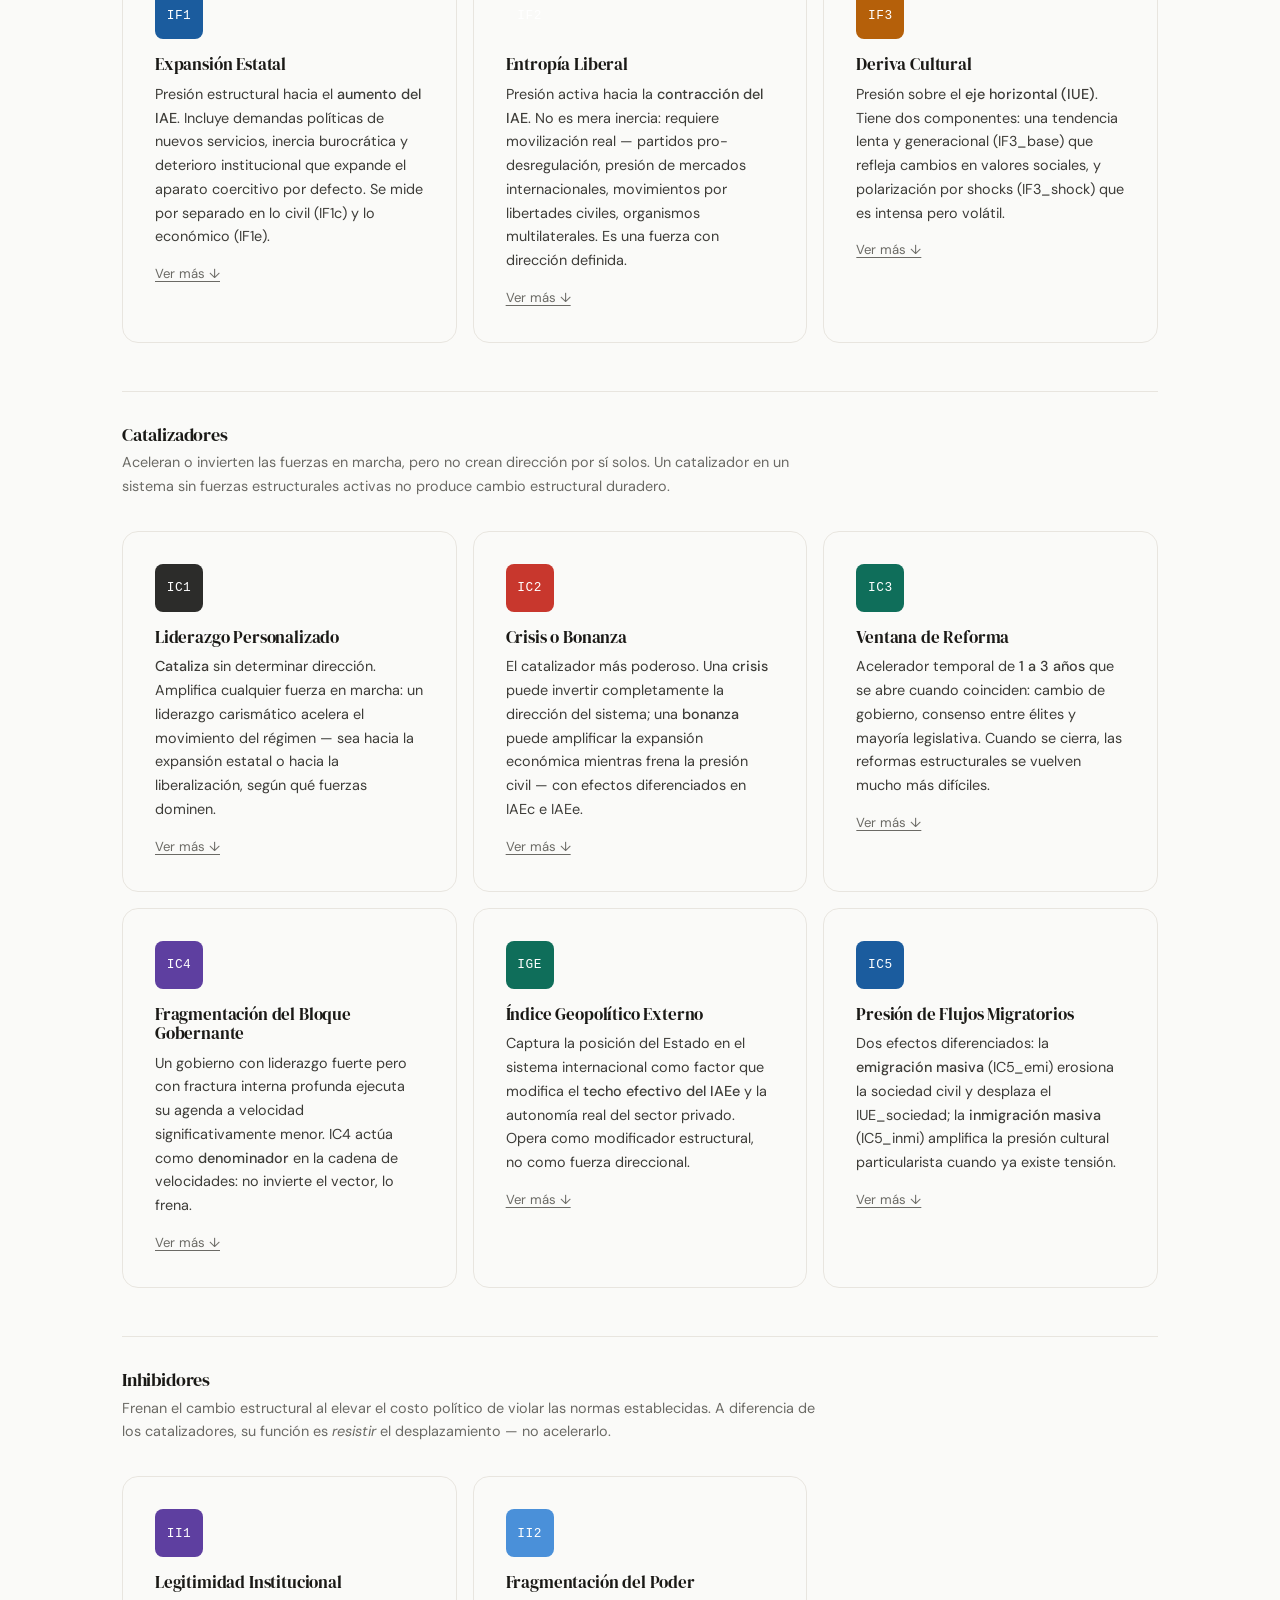
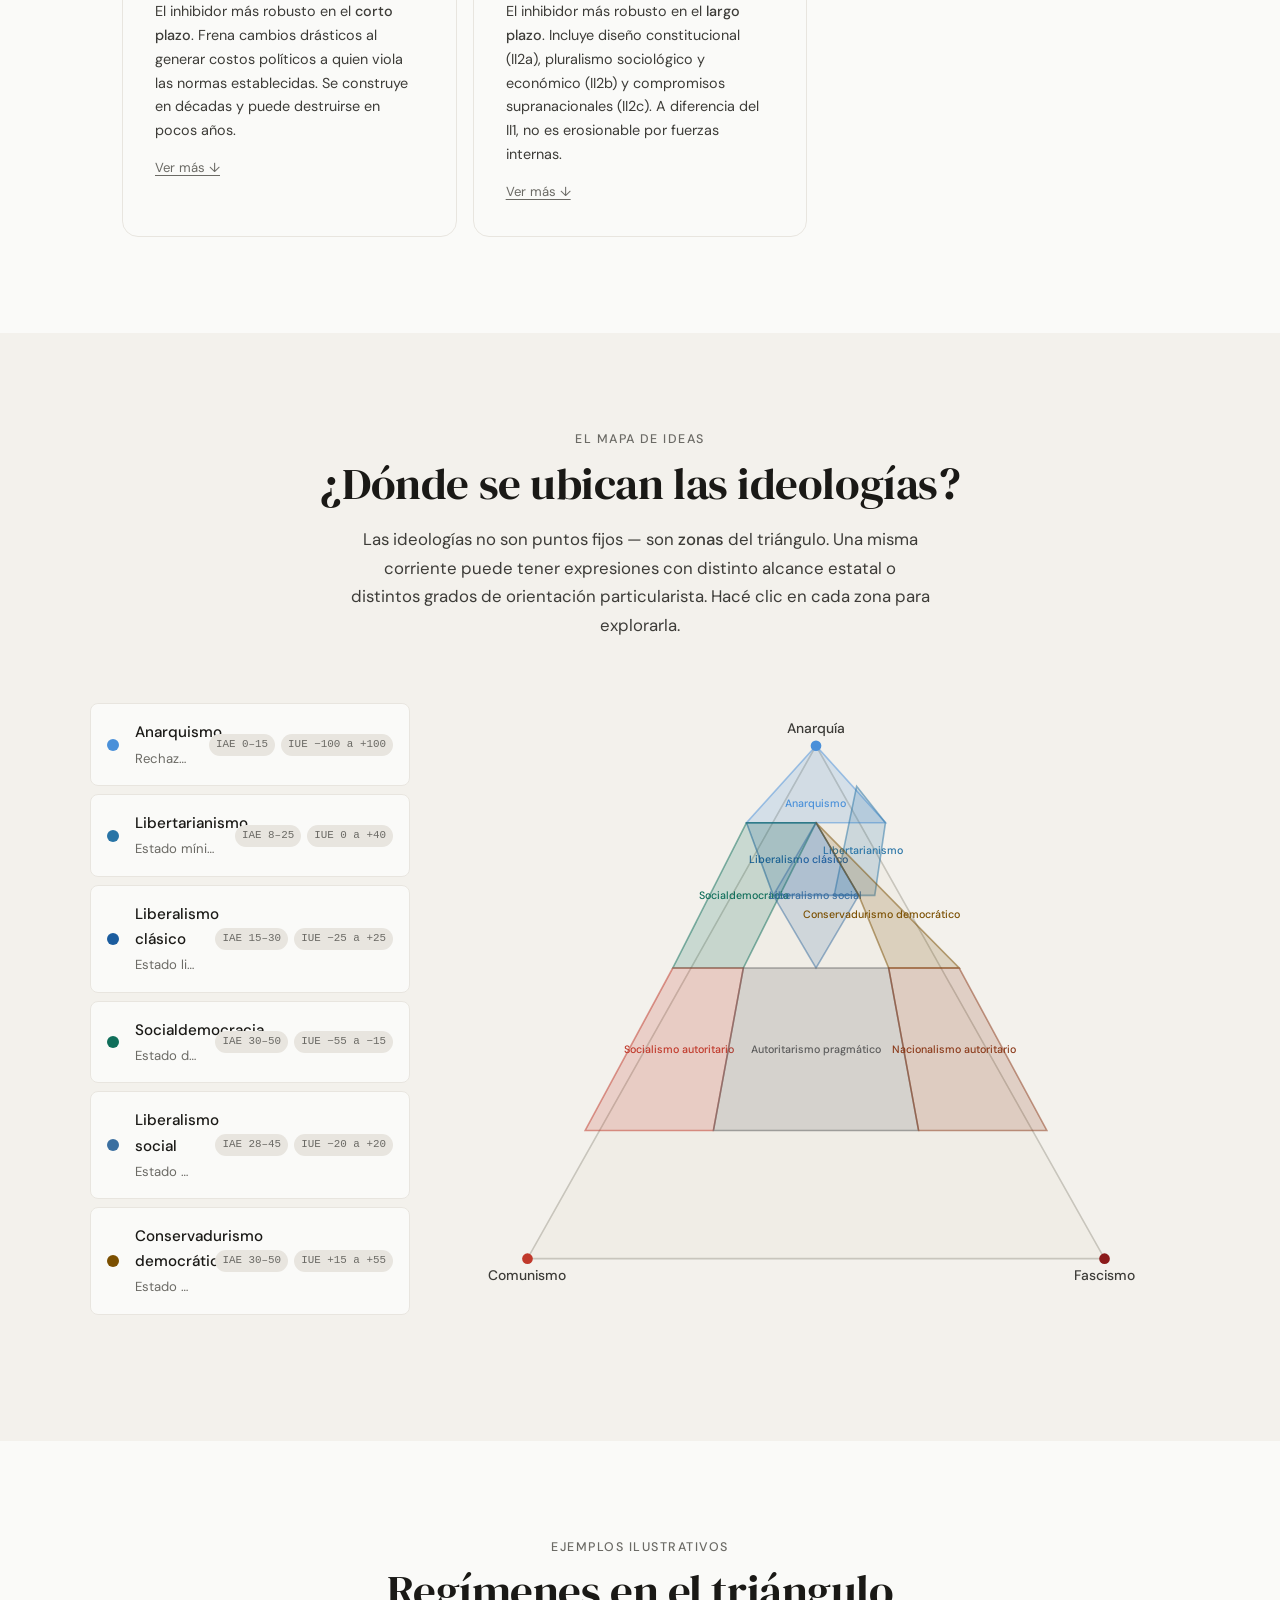
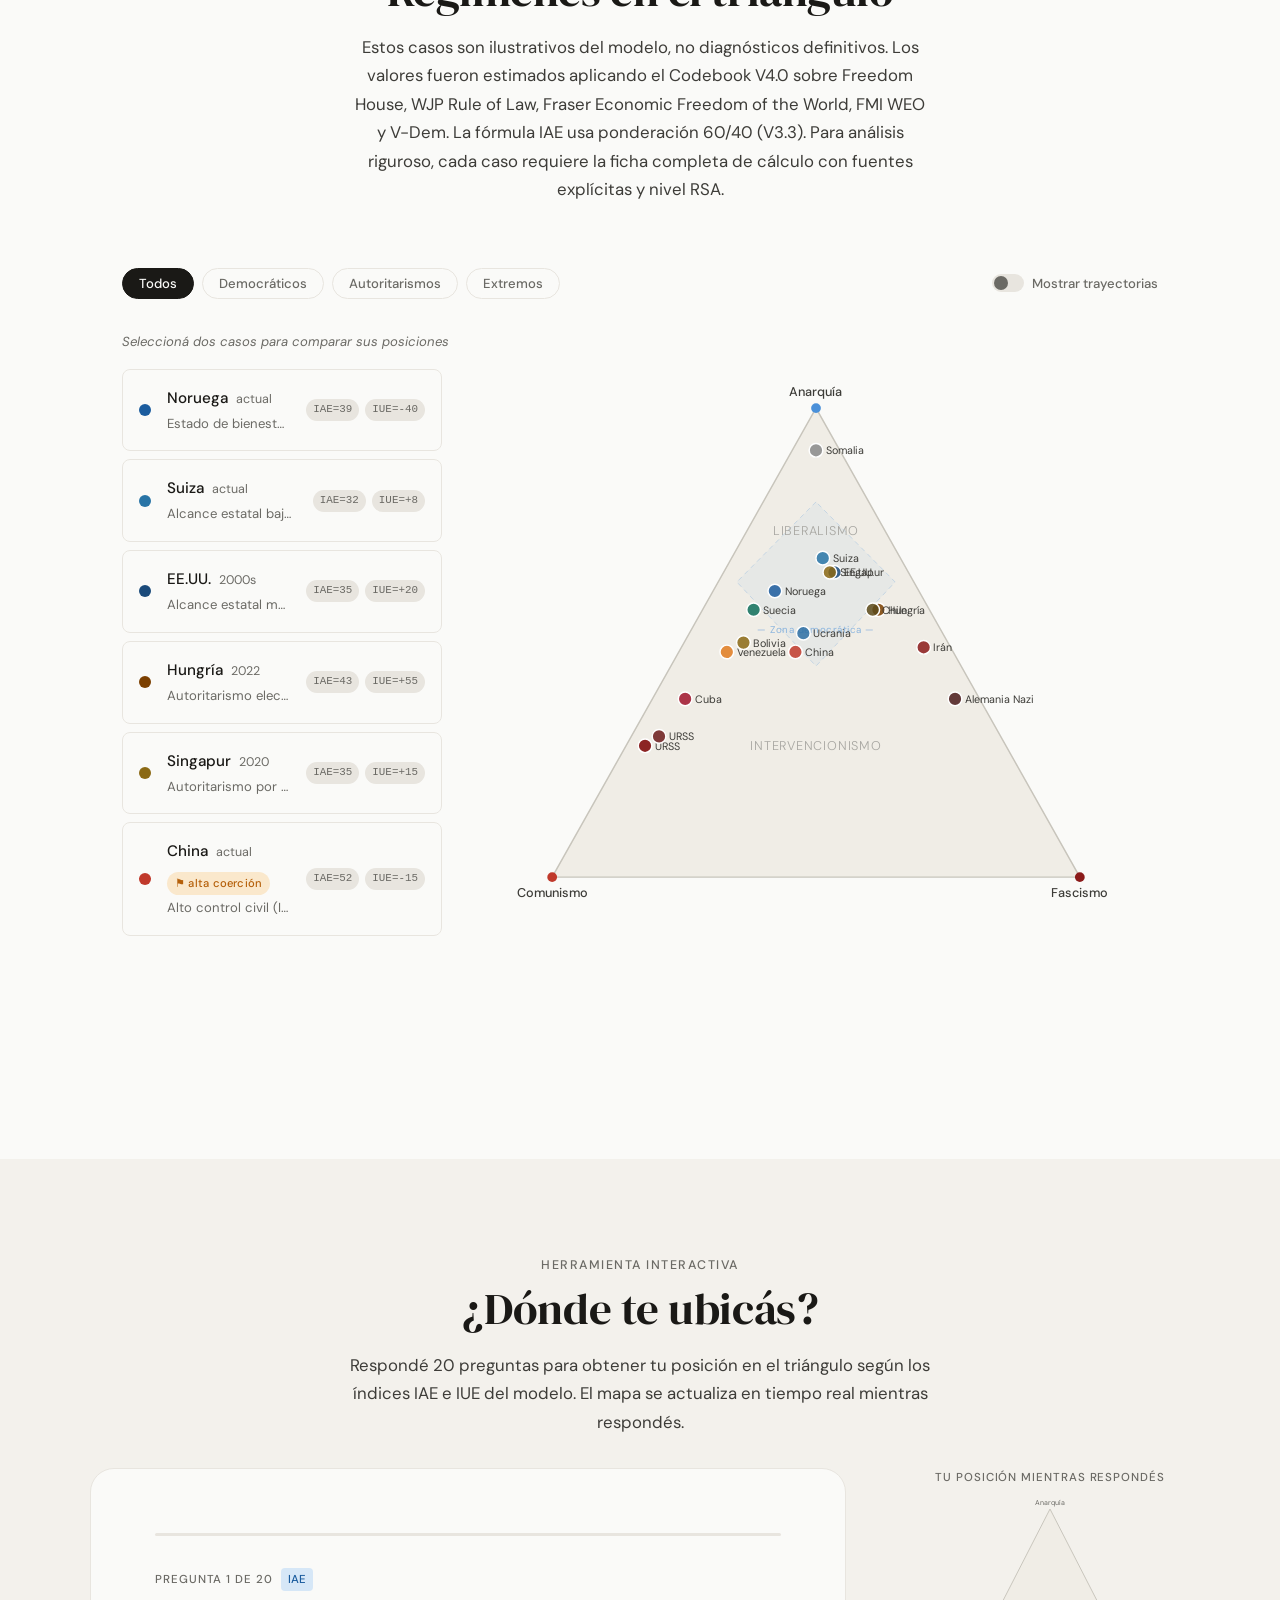
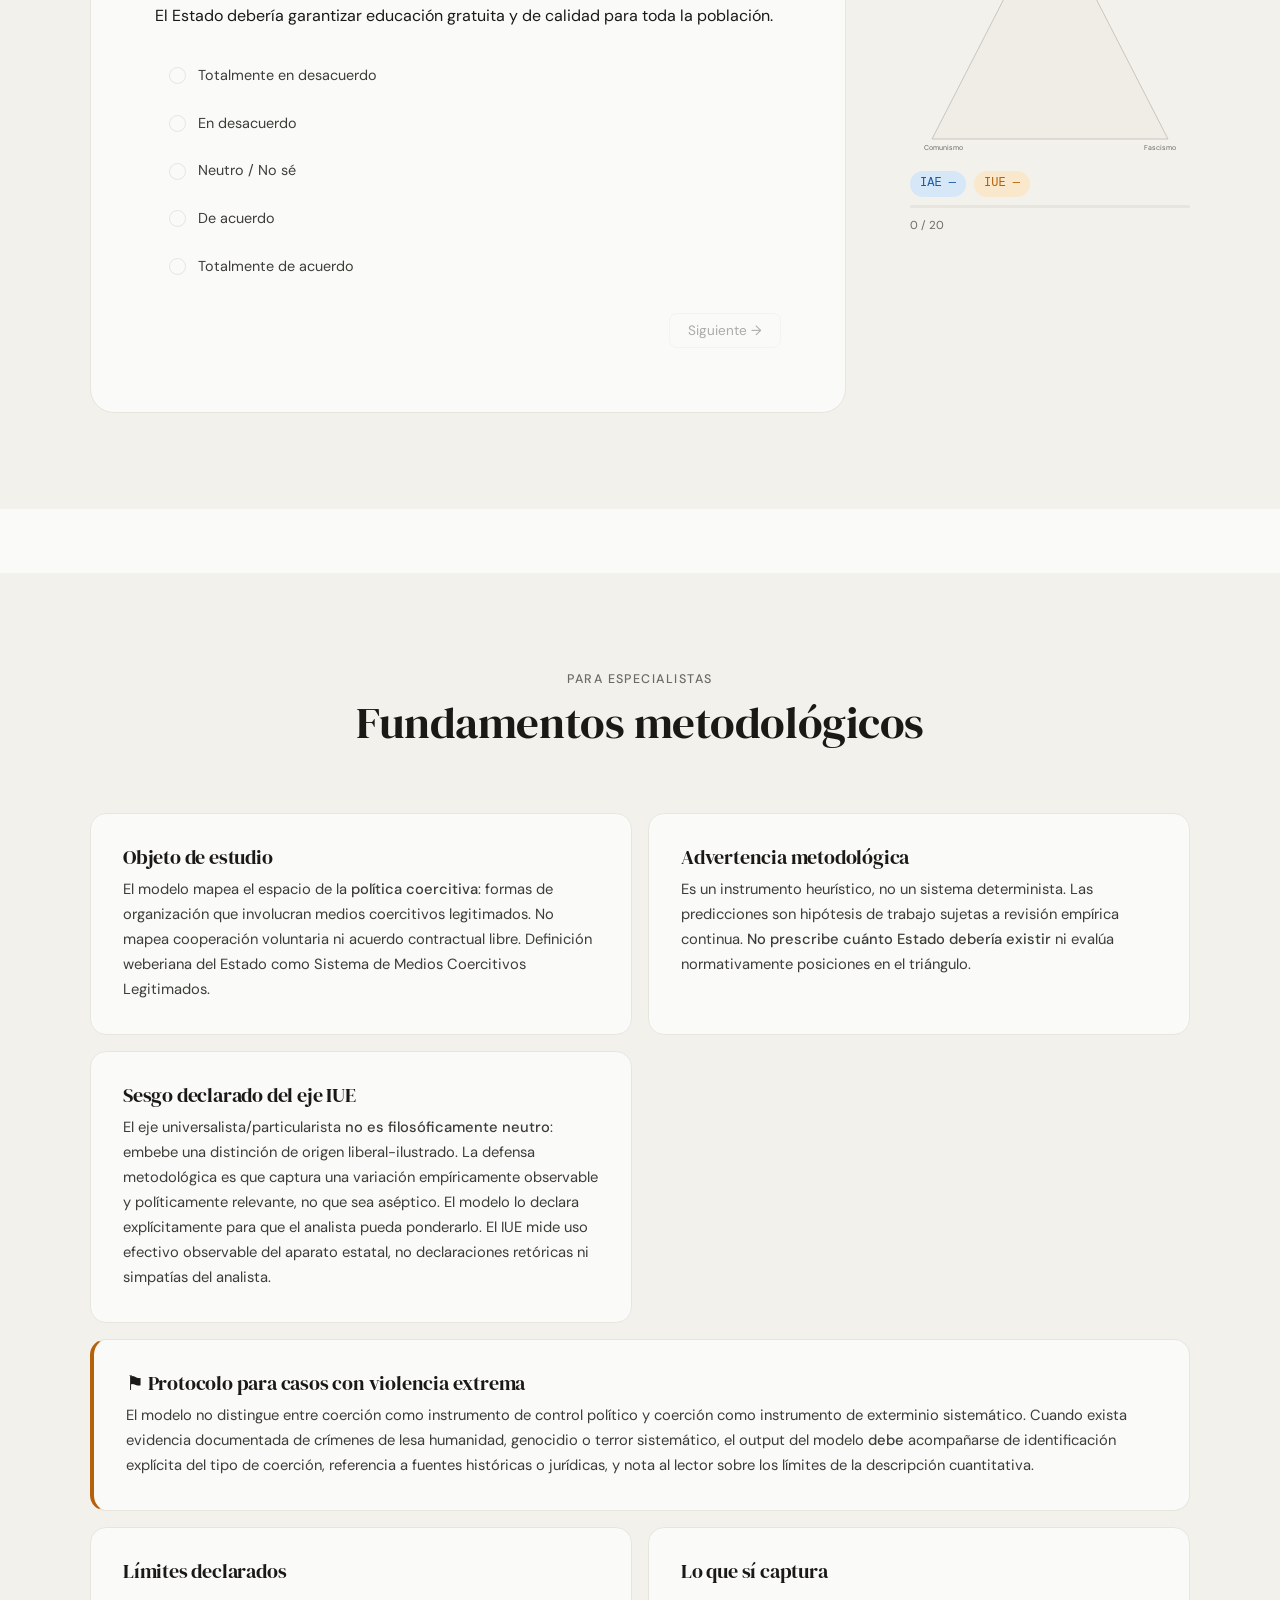
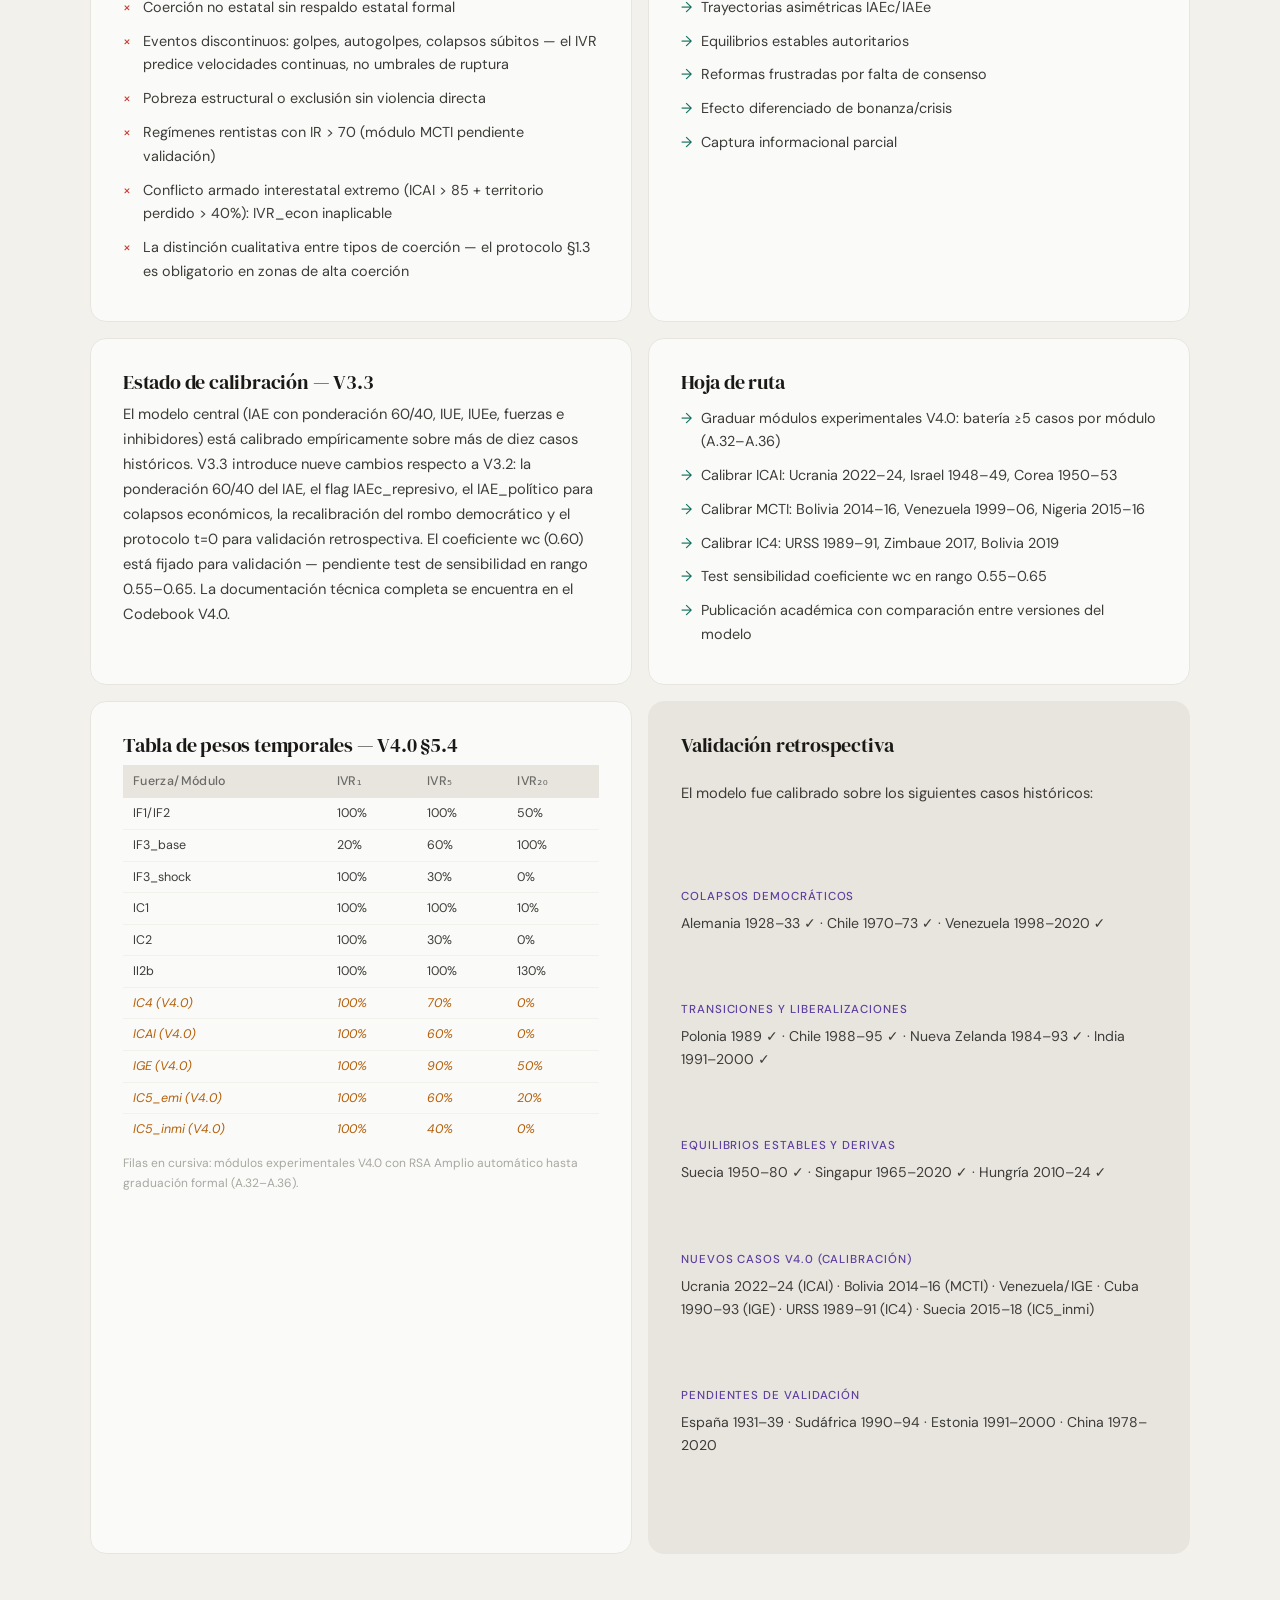
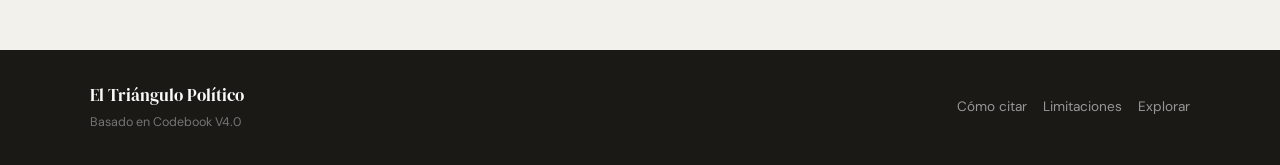
==== commit 8c24615c: "Add files via upload" ====
--- a/index.html
+++ b/index.html
@@ -34,7 +34,7 @@
   <!-- ══════════════════════════════════ HERO ═══════════════════════════════════ -->
   <section id="inicio" class="hero">
     <div class="hero-text">
-      <p class="hero-eyebrow">Codebook V3.2</p>
+      <p class="hero-eyebrow">Codebook V4.0</p>
       <h1>¿Dónde está<br /><em>realmente</em> un<br />régimen político?</h1>
       <p class="hero-sub">
         El eje izquierda–derecha captura solo una dimensión del poder.
@@ -154,9 +154,9 @@
         <polygon points="320,36 100,466 540,466" fill="url(#gLiberal)"/>
         <polygon points="320,36 100,466 540,466" fill="url(#gInterv)"/>
 
-        <!-- Zona democrática IAE 25-55 -->
+        <!-- Zona democrática IAE 20-55 (V4.0 — calibrada con ponderación 60/40) -->
         <polygon
-          points="320,148 215,248 320,347 425,248"
+          points="320,122 254,195 320,272 386,195"
           fill="rgba(74,144,217,0.06)" stroke="rgba(74,144,217,0.30)"
           stroke-width="1" stroke-dasharray="5 4"/>
         <text x="320" y="250" text-anchor="middle"
@@ -260,11 +260,13 @@
       </div>
       <!-- Modo especialista: fórmulas y sensibilidad -->
       <div class="pos-expert-panel expert-only" id="posExpertPanel" hidden>
-        <div class="pos-expert-title">Modo especialista</div>
+        <div class="pos-expert-title">Modo especialista — V3.3</div>
         <div class="pos-formulas">
+          <code>IAE (V3.3) = (IAEc×0.60) + (IAEe×0.40) = <span id="posFormIAE">—</span></code>
           <code>IUEe = (IUE / 100) × IAE = <span id="posFormIUEe">—</span></code>
           <code>Asimetría IAEc/IAEe: <span id="posFormAsym">—</span></code>
         </div>
+        <div id="posIAEcRepresivo" class="pos-iaec-represivo-flag" hidden></div>
         <div class="pos-sensitivity">
           <span class="pos-sens-label">Sensibilidad ±5 IAE</span>
           <div class="pos-sens-row">
@@ -310,8 +312,8 @@
           <p>Somalia en los años 90 tenía IAE cercano a cero, pero no era un paraíso liberal: era un Estado fallido. El IAE mide la <em>capacidad coercitiva del Estado</em>, no la libertad real de sus habitantes. Un IAE bajo por colapso es diferente a uno bajo por diseño institucional.</p>
         </div>
         <div class="card-technical" hidden>
-          <code>IAE = (IAEc × 0.50) + (IAEe × 0.50)</code>
-          <p>Pondera igualmente el alcance civil y el económico. Test de sensibilidad (60/40 y 40/60) produjo variación &lt; 4 puntos.</p>
+          <code>IAE = (IAEc × 0.60) + (IAEe × 0.40)</code>
+          <p>V3.3: pondera con primacía del alcance civil (60%). Justificación: el control físico e informacional es condición del control económico, no a la inversa. Cuando IAEe &lt; 10 (colapso económico) se usa IAE_político = max(IAEc, IAEe) §2.2.0. Sensibilidad del coeficiente wc en rango 0.55–0.65 pendiente de validación.</p>
         </div>
         <button class="card-toggle">Ver más ↓</button>
       </article>
@@ -440,7 +442,7 @@
           <p><strong>Qué no puede predecir:</strong> cuándo ocurrirá una crisis, quién ganará una elección específica, si un líder será derrocado, la velocidad exacta del cambio, ni shocks geopolíticos imprevisibles.</p>
         </div>
         <div class="card-technical" hidden>
-          <p>Las fuerzas que componen el IVR son: IF1 (presión expansiva del IAE), IF2 (entropía liberal, presión contractiva), IF3 (deriva cultural sobre el IUE). Los catalizadores IC1 (liderazgo personal) e IC2 (crisis/bonanza) aceleran o invierten las fuerzas. Los inhibidores II1 (legitimidad institucional) e II2 (fragmentación del poder) frenan el cambio. El IVR₁ combina todas estas fuerzas a plena velocidad; el IVR₅ descuenta IC2; el IVR₂₀ privilegia IF3_base e II2b.</p>
+          <p>V4.0 — Cadena completa Vel₁_civil: (1) IVR₁=IF1c−IF2c; (2) ×(1+IC1/100)×(1+IC2/100)×II1×II2; (3) ×tanh PE_civil; (4) ÷(1+IC4/100) si IC4 activo; (5) ×(1−ICAI/150) si ICAI activo. Cadena Vel₁_econ: 8 pasos análogos con IC4 divisor 200. Pesos temporales: IC4 100%/70%/0%; ICAI 100%/60%/0%; IGE 100%/90%/50%; IC5_emi 100%/60%/20%; IC5_inmi 100%/40%/0%.</p>
         </div>
         <button class="card-toggle">Ver más ↓</button>
       </article>
@@ -565,6 +567,71 @@
         <div class="card-student student-only" hidden>
           <span class="card-student-label">El momento que no vuelve</span>
           <p>Los primeros dos años de un nuevo gobierno concentran la mayor capacidad de transformación estructural. Las élites aún no organizaron resistencia, el capital político está intacto, y la mayoría legislativa suele ser más dócil. Pasada esa ventana, cada reforma requiere coaliciones más costosas. España 1977–82, Chile 1988–90 y Polonia 1989–91 son casos donde la ventana fue aprovechada. Argentina 2016–17 es un caso donde la ventana existió pero se cerró por fragmentación política interna.</p>
+        </div>
+        <button class="card-toggle">Ver más ↓</button>
+      </article>
+
+
+      <article class="index-card" data-index="ic4">
+        <div class="card-icon" style="background:var(--purple)">IC4</div>
+        <h3>Fragmentación del Bloque Gobernante</h3>
+        <p class="card-plain">
+          Un gobierno con liderazgo fuerte pero con fractura interna profunda ejecuta su agenda
+          a velocidad significativamente menor. IC4 actúa como <strong>denominador</strong>
+          en la cadena de velocidades: no invierte el vector, lo frena.
+        </p>
+        <div class="card-student student-only" hidden>
+          <span class="card-student-label">La URSS 1989 como caso ancla</span>
+          <p>Gorbachov tenía el título pero el aparato del partido y las FF.AA. divergían sistemáticamente de sus decisiones. IC4 alto explica por qué la URSS tardó dos años en colapsar pese a tener un IVR fuertemente liberal: la fragmentación ralentizó la ejecución de la agenda. El modelo captura que la fractura interna frena pero no detiene el cambio estructural.</p>
+        </div>
+        <div class="card-technical" hidden>
+          <code>IC4 = Disputas×0.40 + Sucesión×0.30 + Divergencia_FFAA×0.30</code>
+          <code>Vel₁_civil / (1 + IC4/100) · Vel₁_econ / (1 + IC4/200)</code>
+          <p>El descuento es mayor sobre el eje civil (divisor 100) porque la fragmentación afecta primordialmente la capacidad de ejecutar agenda política. El eje económico usa divisor 200 por inercia institucional. Guardas: no aplica cuando IF2_fuente=SOCIAL, ni en IVR₂₀, ni cuando IAEc≥70 e IC1≥70. RSA Amplio automático cuando IC4 > 50. Módulo experimental V4.0 — calibrar sobre URSS 1989–1991.</p>
+        </div>
+        <button class="card-toggle">Ver más ↓</button>
+      </article>
+
+      <article class="index-card" data-index="ige">
+        <div class="card-icon" style="background:var(--teal)">IGE</div>
+        <h3>Índice Geopolítico Externo</h3>
+        <p class="card-plain">
+          Captura la posición del Estado en el sistema internacional como factor que modifica
+          el <strong>techo efectivo del IAEe</strong> y la autonomía real del sector privado.
+          Opera como modificador estructural, no como fuerza direccional.
+        </p>
+        <div class="card-student student-only" hidden>
+          <span class="card-student-label">Cuba 1990: cuando el patrocinador desaparece</span>
+          <p>Cuba mantenía estructuras estatales que su economía sola no podía sostener porque la URSS subsidiaba el déficit. El IAEe_techo_efectivo era artificialmente elevado. Cuando la URSS colapsó, el IGE cayó abruptamente: el techo bajó y el SC₀ desapareció. El "Período Especial" cubano es el caso calibrado de esta dinámica.</p>
+        </div>
+        <div class="card-technical" hidden>
+          <code>IGE = Dependencia_estratégica×0.40 + Exposición_sanciones×0.35 + (100−II2c)×0.25</code>
+          <code>IAEe_techo = min(95, 90 + IGE×0.15) cuando IGE > 60</code>
+          <code>II2a_efectivo = II2a × (1 − IGE/200) cuando IGE > 70</code>
+          <p>Un Estado con alta dependencia estratégica puede mantener estructuras que el PE_econ solo no sostendría, porque el patrocinador externo subsidia el déficit. El divisor 200 es conservador: la reducción máxima de II2a es 50%. RSA Amplio automático cuando IGE > 60. Módulo experimental V4.0.</p>
+        </div>
+        <button class="card-toggle">Ver más ↓</button>
+      </article>
+
+      <article class="index-card" data-index="ic5">
+        <div class="card-icon" style="background:var(--blue)">IC5</div>
+        <h3>Presión de Flujos Migratorios</h3>
+        <p class="card-plain">
+          Dos efectos diferenciados: la <strong>emigración masiva</strong> (IC5_emi) erosiona
+          la sociedad civil y desplaza el IUE_sociedad; la <strong>inmigración masiva</strong>
+          (IC5_inmi) amplifica la presión cultural particularista cuando ya existe tensión.
+        </p>
+        <div class="card-student student-only" hidden>
+          <span class="card-student-label">Venezuela vs. Suecia: dos tipos de shock migratorio</span>
+          <p>Venezuela 2015–2022: emigración >15% de la PEA, ideológicamente sesgada (oposición). IC5_emi desplaza IUE_sociedad hacia la derecha (menos tolerancia al gobierno), erosiona II2b (sociedad civil debilitada). Suecia 2015–18: inmigración >3% de la población con ITC ya alto. IC5_inmi amplifica IF3_der_shock, acelerando el desplazamiento del IUE hacia la derecha que se observó.</p>
+        </div>
+        <div class="card-technical" hidden>
+          <code>IC5_emi: activa cuando emigración_neta_5a / PEA > 8%</code>
+          <code>IUE_soc_adj = IUE_soc + IC5_emi × sesgo × 0.15</code>
+          <code>II2b_post = II2b × (1 − IC5_emi/200)</code>
+          <code>IC5_inmi: activa cuando inmigración_neta > 3% población</code>
+          <code>IF3_der_shock_post = IF3_der_shock × (1 + IC5_inmi × ITC/100)</code>
+          <p>IC5_inmi solo opera sobre IF3_der_shock (no sobre IF3_der_base). Si ITC < 20, el efecto es nulo. sesgo_migratorio: +1 si IUE_gov > 20 / −1 si IUE_gov < −20 / 0 en otro caso. Módulo experimental V4.0 — RSA Amplio automático.</p>
         </div>
         <button class="card-toggle">Ver más ↓</button>
       </article>
@@ -636,7 +703,7 @@
           <circle cx="620" cy="520" r="5" fill="var(--c-fascismo)"/>
           <text x="350" y="28"  text-anchor="middle" class="vertex-label">Anarquía</text>
           <text x="80"  y="540" text-anchor="middle" class="vertex-label">Comunismo</text>
-          <text x="620" cy="540" text-anchor="middle" class="vertex-label">Fascismo</text>
+          <text x="620" y="540" text-anchor="middle" class="vertex-label">Fascismo</text>
           <!-- Zonas de ideologías (generadas por JS) -->
           <g id="ideologiasZones"></g>
         </svg>
@@ -651,8 +718,9 @@
       <h2>Regímenes en el triángulo</h2>
       <p class="section-desc">
         Estos casos son ilustrativos del modelo, no diagnósticos definitivos.
-        Los valores fueron estimados aplicando el Codebook V3.2 sobre Freedom House, WJP Rule of Law,
-        Fraser Economic Freedom of the World, FMI WEO y V-Dem. Para análisis riguroso,
+        Los valores fueron estimados aplicando el Codebook V4.0 sobre Freedom House, WJP Rule of Law,
+        Fraser Economic Freedom of the World, FMI WEO y V-Dem. La fórmula IAE usa ponderación 60/40 (V3.3).
+        Para análisis riguroso,
         cada caso requiere la ficha completa de cálculo con fuentes explícitas y nivel RSA.
       </p>
     </div>
@@ -705,9 +773,9 @@
           <!-- Triángulo principal -->
           <polygon points="350,40 80,520 620,520"
             fill="var(--bg-triangle)" stroke="var(--border-main)" stroke-width="1.5"/>
-          <!-- Zona de estados democráticos: diamante con vértices lat. en perímetro -->
+          <!-- Zona de estados democráticos: V3.3 — IAE 20–55, IUEe ±30 -->
           <polygon id="zonaDemocratica"
-            points="350,170 232,250 350,355 468,250"
+            points="350,136 269,218 350,304 431,218"
             fill="rgba(74,144,217,0.06)" stroke="rgba(74,144,217,0.25)"
             stroke-width="1" stroke-dasharray="5 4"/>
           <!-- Etiquetas de zona -->
@@ -834,11 +902,12 @@
       <div class="met-block">
         <h3>Límites declarados</h3>
         <ul class="met-list">
-          <li>Coerción no estatal sin respaldo formal</li>
-          <li>Colapsos por factores externos puros</li>
+          <li>Coerción no estatal sin respaldo estatal formal</li>
+          <li>Eventos discontinuos: golpes, autogolpes, colapsos súbitos — el IVR predice velocidades continuas, no umbrales de ruptura</li>
           <li>Pobreza estructural o exclusión sin violencia directa</li>
-          <li>Eventos cisne negro y shocks geopolíticos</li>
-          <li>La distinción cualitativa entre tipos de coerción</li>
+          <li>Regímenes rentistas con IR > 70 (módulo MCTI pendiente validación)</li>
+          <li>Conflicto armado interestatal extremo (ICAI > 85 + territorio perdido > 40%): IVR_econ inaplicable</li>
+          <li>La distinción cualitativa entre tipos de coerción — el protocolo §1.3 es obligatorio en zonas de alta coerción</li>
         </ul>
       </div>
 
@@ -854,25 +923,51 @@
       </div>
 
       <div class="met-block">
-        <h3>Estado de calibración</h3>
-        <p>El modelo central (IAE, IUE, IUEe, fuerzas e inhibidores) está calibrado empíricamente
-        sobre más de diez casos históricos. Algunos parámetros secundarios —como el coeficiente de
-        amortiguación cultural del IVR y los pesos de los inhibidores estructurales— tienen respaldo
-        empírico parcial y están sujetos a revisión. La documentación técnica completa se encuentra
-        en el Codebook V3.2.</p>
+        <h3>Estado de calibración — V3.3</h3>
+        <p>El modelo central (IAE con ponderación 60/40, IUE, IUEe, fuerzas e inhibidores) está calibrado
+        empíricamente sobre más de diez casos históricos. V3.3 introduce nueve cambios respecto a V3.2:
+        la ponderación 60/40 del IAE, el flag IAEc_represivo, el IAE_político para colapsos económicos,
+        la recalibración del rombo democrático y el protocolo t=0 para validación retrospectiva.
+        El coeficiente wc (0.60) está fijado para validación — pendiente test de sensibilidad en rango 0.55–0.65.
+        La documentación técnica completa se encuentra en el Codebook V4.0.</p>
       </div>
 
       <div class="met-block">
         <h3>Hoja de ruta</h3>
         <ul class="met-list met-list-ok">
-          <li>Calibrar parámetros sobre muestra ampliada de 50–100 casos históricos</li>
-          <li>Evaluar incorporación de un Índice Tecnológico al modelo central</li>
-          <li>Desarrollar software de cálculo automatizado</li>
+          <li>Graduar módulos experimentales V4.0: batería ≥5 casos por módulo (A.32–A.36)</li>
+          <li>Calibrar ICAI: Ucrania 2022–24, Israel 1948–49, Corea 1950–53</li>
+          <li>Calibrar MCTI: Bolivia 2014–16, Venezuela 1999–06, Nigeria 2015–16</li>
+          <li>Calibrar IC4: URSS 1989–91, Zimbaue 2017, Bolivia 2019</li>
+          <li>Test sensibilidad coeficiente wc en rango 0.55–0.65</li>
           <li>Publicación académica con comparación entre versiones del modelo</li>
         </ul>
       </div>
 
-      <div class="met-block met-block-codebook">
+            <div class="met-block">
+        <h3>Tabla de pesos temporales — V4.0 §5.4</h3>
+        <table class="ivr-weights-table">
+          <thead>
+            <tr><th>Fuerza/Módulo</th><th>IVR₁</th><th>IVR₅</th><th>IVR₂₀</th></tr>
+          </thead>
+          <tbody>
+            <tr><td>IF1/IF2</td><td>100%</td><td>100%</td><td>50%</td></tr>
+            <tr><td>IF3_base</td><td>20%</td><td>60%</td><td>100%</td></tr>
+            <tr><td>IF3_shock</td><td>100%</td><td>30%</td><td>0%</td></tr>
+            <tr><td>IC1</td><td>100%</td><td>100%</td><td>10%</td></tr>
+            <tr><td>IC2</td><td>100%</td><td>30%</td><td>0%</td></tr>
+            <tr><td>II2b</td><td>100%</td><td>100%</td><td>130%</td></tr>
+            <tr class="v4-row"><td>IC4 (V4.0)</td><td>100%</td><td>70%</td><td>0%</td></tr>
+            <tr class="v4-row"><td>ICAI (V4.0)</td><td>100%</td><td>60%</td><td>0%</td></tr>
+            <tr class="v4-row"><td>IGE (V4.0)</td><td>100%</td><td>90%</td><td>50%</td></tr>
+            <tr class="v4-row"><td>IC5_emi (V4.0)</td><td>100%</td><td>60%</td><td>20%</td></tr>
+            <tr class="v4-row"><td>IC5_inmi (V4.0)</td><td>100%</td><td>40%</td><td>0%</td></tr>
+          </tbody>
+        </table>
+        <p style="font-size:0.75rem;color:var(--ink-4);margin-top:8px">Filas en cursiva: módulos experimentales V4.0 con RSA Amplio automático hasta graduación formal (A.32–A.36).</p>
+      </div>
+
+<div class="met-block met-block-codebook">
         <h3>Validación retrospectiva</h3>
         <p>El modelo fue calibrado sobre los siguientes casos históricos:</p>
         <div class="codebook-inline" id="codebookInline">
@@ -889,6 +984,10 @@
             <p>Suecia 1950–80 ✓ · Singapur 1965–2020 ✓ · Hungría 2010–24 ✓</p>
           </div>
           <div class="codebook-item">
+            <span class="codebook-item-label">Nuevos casos V4.0 (calibración)</span>
+            <p>Ucrania 2022–24 (ICAI) · Bolivia 2014–16 (MCTI) · Venezuela/IGE · Cuba 1990–93 (IGE) · URSS 1989–91 (IC4) · Suecia 2015–18 (IC5_inmi)</p>
+          </div>
+          <div class="codebook-item">
             <span class="codebook-item-label">Pendientes de validación</span>
             <p>España 1931–39 · Sudáfrica 1990–94 · Estonia 1991–2000 · China 1978–2020</p>
           </div>
@@ -903,7 +1002,7 @@
     <div class="footer-inner">
       <div>
         <p class="footer-brand">El Triángulo Político</p>
-        <p class="footer-version">Basado en Codebook V3.2</p>
+        <p class="footer-version">Basado en Codebook V4.0</p>
       </div>
       <div class="footer-links">
         <a href="#metodologia">Cómo citar</a>
--- a/style.css
+++ b/style.css
@@ -94,6 +94,19 @@
     --bg-triangle:  #252420;
     --border-main:  #3C3B37;
     --border-axis:  #3C3B37;
+    /* Colores semánticos del triángulo en dark mode */
+    --c-anarquia:   #6aaee8;
+    --c-comunismo:  #e05a50;
+    --c-fascismo:   #c45050;
+    --c-liberal:    #6aaee8;
+    --c-user:       #f0a050;
+    --c-ivr:        #9b7fd4;
+    /* Índices */
+    --c-iae-bg:     #3a7ecf;
+    --c-iaec-bg:    #2a9e7a;
+    --c-iaee-bg:    #8a67c8;
+    --c-iue-bg:     #d4803a;
+    --c-iuee-bg:    #e05a50;
   }
 }
 
@@ -733,11 +746,6 @@
 }
 
 .caso-item {
-  flex: unset;
-  max-width: unset;
-}
-
-.caso-item {
   display: flex;
   align-items: center;
   gap: var(--gap-md);
@@ -747,6 +755,8 @@
   cursor: pointer;
   transition: all var(--t-fast);
   background: var(--white);
+  flex: unset;
+  max-width: unset;
 }
 
 .caso-item:hover,
@@ -2070,7 +2080,6 @@
 .compare-result .compare-delta-iue  { color: var(--amber); }
 
 /* Caso item clickeable para comparar */
-.caso-item { cursor: pointer; }
 .caso-item.compare-selected {
   border-color: var(--amber);
   background: var(--amber-light);
@@ -2124,7 +2133,7 @@
 .quiz-breakdown {
   margin: 16px 0;
   padding: 14px 16px;
-  background: var(--bg-2);
+  background: var(--surface);
   border-radius: 8px;
   border: 1px solid var(--border-main);
 }
@@ -2218,7 +2227,7 @@
   display: block;
   margin-top: 8px;
   padding: 7px 10px;
-  background: var(--bg-2);
+  background: var(--surface);
   border-left: 3px solid var(--amber, #B5600A);
   border-radius: 0 4px 4px 0;
   font-style: normal;
@@ -2237,3 +2246,225 @@
     grid-template-columns: 120px 1fr 32px;
   }
 }
+
+/* ══════════════════════════════════════════════════
+   NUEVOS COMPONENTES V3.3
+══════════════════════════════════════════════════ */
+
+/* ─── FLAG IAEc_REPRESIVO §2.2.1a ─────────────────── */
+.pos-iaec-represivo-flag {
+  margin: var(--gap-sm) 0 var(--gap-md);
+  padding: var(--gap-sm) var(--gap-md);
+  background: var(--amber-light);
+  border-left: 3px solid var(--amber);
+  border-radius: 0 var(--radius-sm) var(--radius-sm) 0;
+  font-size: 0.78rem;
+  color: var(--ink-2);
+  line-height: 1.6;
+}
+.pos-iaec-represivo-flag strong { color: var(--amber); }
+
+/* ─── BADGE IAE_POLÍTICO §2.2.0 ───────────────────── */
+.caso-iae-politico-badge {
+  font-size: 0.7rem;
+  font-weight: 500;
+  color: var(--blue);
+  background: var(--blue-light);
+  padding: 2px 8px;
+  border-radius: 100px;
+  letter-spacing: 0.02em;
+  white-space: nowrap;
+}
+
+/* ─── NOTA RECALIBRACIÓN V3.3 ─────────────────────── */
+/* Indica en modo especialista cuando un caso usa
+   valores desplazados respecto a V3.2 */
+.caso-v33-delta {
+  font-size: 0.68rem;
+  color: var(--ink-4);
+  font-family: 'SF Mono', 'Fira Code', monospace;
+  margin-left: 4px;
+}
+
+/* ─── DARK MODE: nav transparencia ───────────────── */
+@media (prefers-color-scheme: dark) {
+  #nav { background: rgba(28,27,24,0.92); }
+
+  /* Tooltip con fondo oscuro */
+  .tri-tooltip {
+    background: var(--surface-2);
+    color: var(--ink);
+    border: 1px solid var(--border-main);
+  }
+  .tt-desc { color: var(--ink-3); }
+
+  /* Triángulo en dark mode */
+  #mainTriangle polygon[fill="var(--bg-triangle)"],
+  #casosTriangle polygon,
+  #ideologiasTriangle polygon {
+    fill: var(--bg-triangle);
+  }
+}
+
+
+/* ══════════════════════════════════════════════════
+   COMPONENTES V4.0
+══════════════════════════════════════════════════ */
+
+/* ─── FLAGS V4.0 (panel especialista) ─────────────── */
+.pos-v4-flags {
+  margin: var(--gap-sm) 0 var(--gap-md);
+  display: flex;
+  flex-direction: column;
+  gap: 6px;
+}
+
+.v4-flag {
+  font-size: 0.76rem;
+  line-height: 1.55;
+  padding: 7px 12px;
+  border-radius: 0 var(--radius-sm) var(--radius-sm) 0;
+  color: var(--ink-2);
+}
+
+.v4-flag strong { font-weight: 500; }
+
+.v4-flag-icai {
+  background: var(--red-light);
+  border-left: 3px solid var(--red);
+}
+.v4-flag-icai strong { color: var(--red); }
+
+.v4-flag-irr {
+  background: var(--red-light);
+  border-left: 3px solid #8B0000;
+}
+.v4-flag-irr strong { color: #8B0000; }
+
+.v4-flag-ic4 {
+  background: var(--purple-light);
+  border-left: 3px solid var(--purple);
+}
+.v4-flag-ic4 strong { color: var(--purple); }
+
+.v4-flag-ige {
+  background: var(--teal-light);
+  border-left: 3px solid var(--teal);
+}
+.v4-flag-ige strong { color: var(--teal); }
+
+.v4-flag-mcti {
+  background: var(--amber-light);
+  border-left: 3px solid var(--amber);
+}
+.v4-flag-mcti strong { color: var(--amber); }
+
+.v4-flag-rsa {
+  background: var(--surface-2);
+  border-left: 3px solid var(--ink-4);
+}
+.v4-flag-rsa strong { color: var(--ink-3); }
+
+.v4-flags-empty {
+  font-size: 0.76rem;
+  color: var(--ink-4);
+  font-style: italic;
+}
+
+/* ─── BADGE MÓDULO EXPERIMENTAL V4.0 ─────────────── */
+.v4-experimental-badge {
+  display: inline-flex;
+  align-items: center;
+  gap: 4px;
+  font-size: 0.68rem;
+  font-weight: 500;
+  color: var(--amber);
+  background: var(--amber-light);
+  padding: 2px 8px;
+  border-radius: 100px;
+  letter-spacing: 0.02em;
+  white-space: nowrap;
+}
+
+/* ─── CASO CON FLAGS V4.0 ─────────────────────────── */
+.caso-v4-flag {
+  display: inline-flex;
+  align-items: center;
+  gap: 4px;
+  font-size: 0.68rem;
+  font-weight: 500;
+  padding: 2px 8px;
+  border-radius: 100px;
+  margin-left: 4px;
+  white-space: nowrap;
+}
+
+.caso-v4-flag-icai {
+  background: var(--red-light);
+  color: var(--red);
+}
+
+.caso-v4-flag-ic4 {
+  background: var(--purple-light);
+  color: var(--purple);
+}
+
+.caso-v4-flag-ige {
+  background: var(--teal-light);
+  color: var(--teal);
+}
+
+.caso-v4-flag-mcti {
+  background: var(--amber-light);
+  color: var(--amber);
+}
+
+/* ─── DARK MODE V4.0 FLAGS ────────────────────────── */
+@media (prefers-color-scheme: dark) {
+  .v4-flag { color: var(--ink-2); }
+
+  .v4-flag-icai  { background: rgba(200, 55, 45, 0.15); border-color: #e05a50; }
+  .v4-flag-icai strong { color: #e05a50; }
+
+  .v4-flag-irr   { background: rgba(139, 0, 0, 0.18); border-color: #c45050; }
+  .v4-flag-irr strong { color: #c45050; }
+
+  .v4-flag-ic4   { background: rgba(94, 63, 160, 0.18); border-color: #9b7fd4; }
+  .v4-flag-ic4 strong { color: #9b7fd4; }
+
+  .v4-flag-ige   { background: rgba(15, 110, 90, 0.18); border-color: #2a9e7a; }
+  .v4-flag-ige strong { color: #2a9e7a; }
+
+  .v4-flag-mcti  { background: rgba(181, 96, 10, 0.18); border-color: #d4803a; }
+  .v4-flag-mcti strong { color: #d4803a; }
+
+  .v4-flag-rsa   { background: var(--surface-2); border-color: var(--ink-4); }
+}
+
+/* ─── TABLA PESOS TEMPORALES IVR ──────────────────── */
+.ivr-weights-table {
+  width: 100%;
+  border-collapse: collapse;
+  font-size: 0.78rem;
+  margin-top: var(--gap-sm);
+  font-family: var(--font-body);
+}
+
+.ivr-weights-table th {
+  background: var(--surface-2);
+  color: var(--ink-3);
+  font-weight: 500;
+  padding: 6px 10px;
+  text-align: left;
+  border-bottom: 1px solid var(--surface-2);
+  letter-spacing: 0.03em;
+}
+
+.ivr-weights-table td {
+  padding: 5px 10px;
+  border-bottom: 1px solid var(--surface);
+  color: var(--ink-2);
+}
+
+.ivr-weights-table tr:last-child td { border-bottom: none; }
+.ivr-weights-table .v4-row td { color: var(--amber); font-style: italic; }
